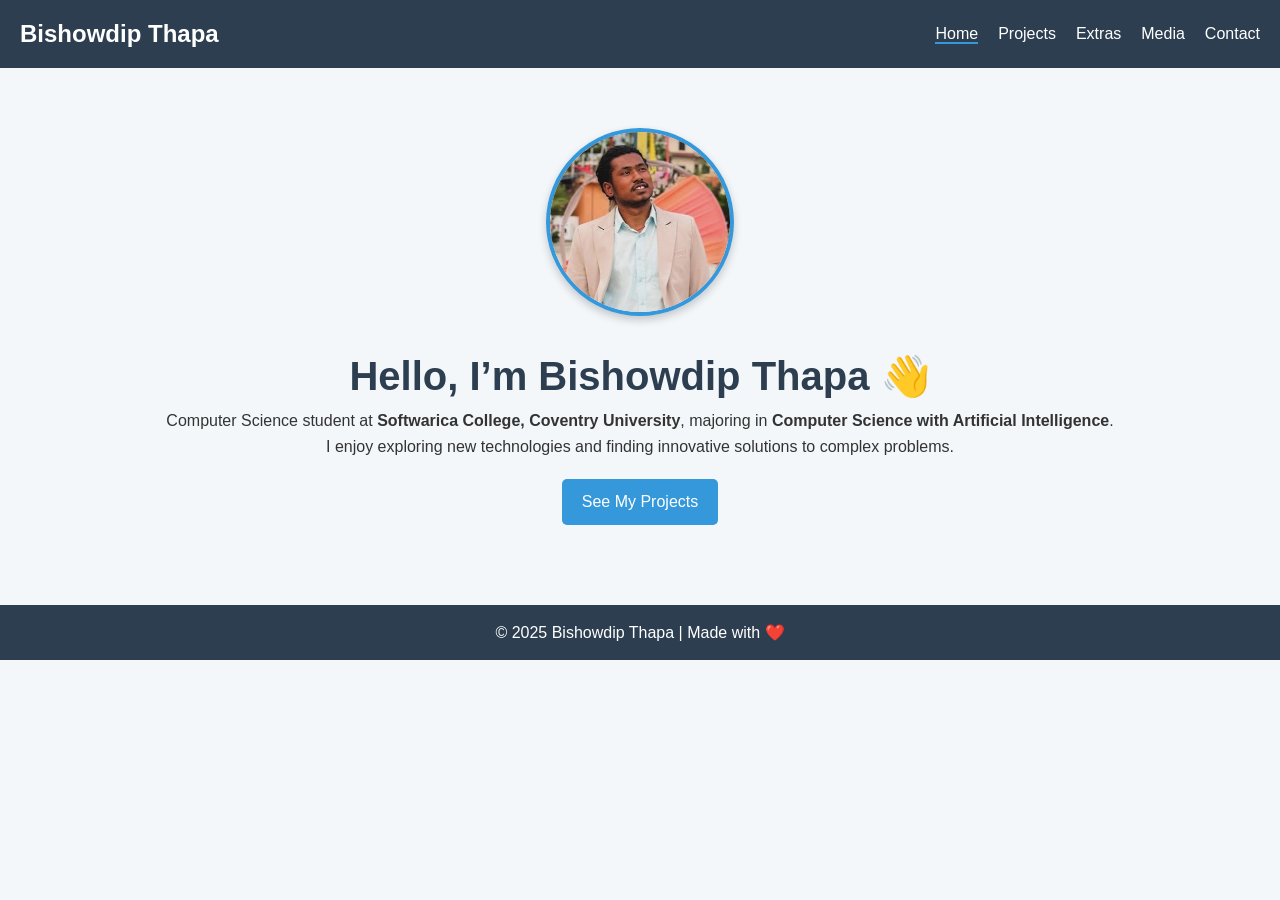
==== index.html @ a0b277ad "first commit" ====
<!DOCTYPE html>
<html lang="en">
<head>
  <meta charset="UTF-8">
  <title>Bishowdip Thapa</title>
  <link rel="stylesheet" href="style.css">
</head>
<body>
  <header>
    <nav>
      <h2 class="logo">Bishowdip Thapa</h2>
      <ul>
        <li><a href="index.html" class="active">Home</a></li>
        <li><a href="projects.html">Projects</a></li>
        <li><a href="extras.html">Extras</a></li>
        <li><a href="media.html">Media</a></li>
        <li><a href="contact.html">Contact</a></li>
      </ul>
    </nav>
  </header>

  <section class="hero">
    <img src="bishowdip.jpg" alt="Bishowdip Thapa" class="profile-pic">
    <h1>Hello, I’m Bishowdip Thapa 👋</h1>
    <p>
      Computer Science student at <b>Softwarica College, Coventry University</b>, 
      majoring in <b>Computer Science with Artificial Intelligence</b>.
    </p>
    <p>
      I enjoy exploring new technologies and finding innovative solutions to complex problems.
    </p>
    <a href="projects.html" class="btn">See My Projects</a>
  </section>

  <footer>
    <p>© 2025 Bishowdip Thapa | Made with ❤️</p>
  </footer>
</body>
</html>
---- style.css ----
/* Reset */
body, h1, h2, p, ul {
  margin: 0;
  padding: 0;
}

/* General */
body {
  font-family: 'Segoe UI', Tahoma, Geneva, Verdana, sans-serif;
  background: #f4f7fa;
  color: #333;
  line-height: 1.6;
}

header {
  background: #2c3e50;
  color: #fff;
  padding: 15px 20px;
}

nav {
  display: flex;
  justify-content: space-between;
  align-items: center;
}

nav ul {
  list-style: none;
  display: flex;
  gap: 20px;
}

nav a {
  color: white;
  text-decoration: none;
  font-weight: 500;
}

nav a:hover, .active {
  border-bottom: 2px solid #3498db;
}

.hero {
  text-align: center;
  padding: 60px 20px;
}

.hero h1 {
  font-size: 2.5rem;
  color: #2c3e50;
}

.profile-pic {
  width: 180px;
  height: 180px;
  border-radius: 50%;
  border: 4px solid #3498db;
  margin-bottom: 20px;
  object-fit: cover;
  box-shadow: 0px 4px 8px rgba(0,0,0,0.2);
}

.btn {
  display: inline-block;
  margin-top: 20px;
  padding: 10px 20px;
  background: #3498db;
  color: white;
  border-radius: 5px;
  text-decoration: none;
  transition: background 0.3s ease;
}

.btn:hover {
  background: #2980b9;
}

.content {
  padding: 40px;
  max-width: 800px;
  margin: auto;
}

.card {
  background: white;
  padding: 20px;
  margin: 20px 0;
  border-radius: 8px;
  box-shadow: 0px 2px 6px rgba(0,0,0,0.1);
}

footer {
  text-align: center;
  background: #2c3e50;
  color: white;
  padding: 15px 0;
  margin-top: 20px;
}
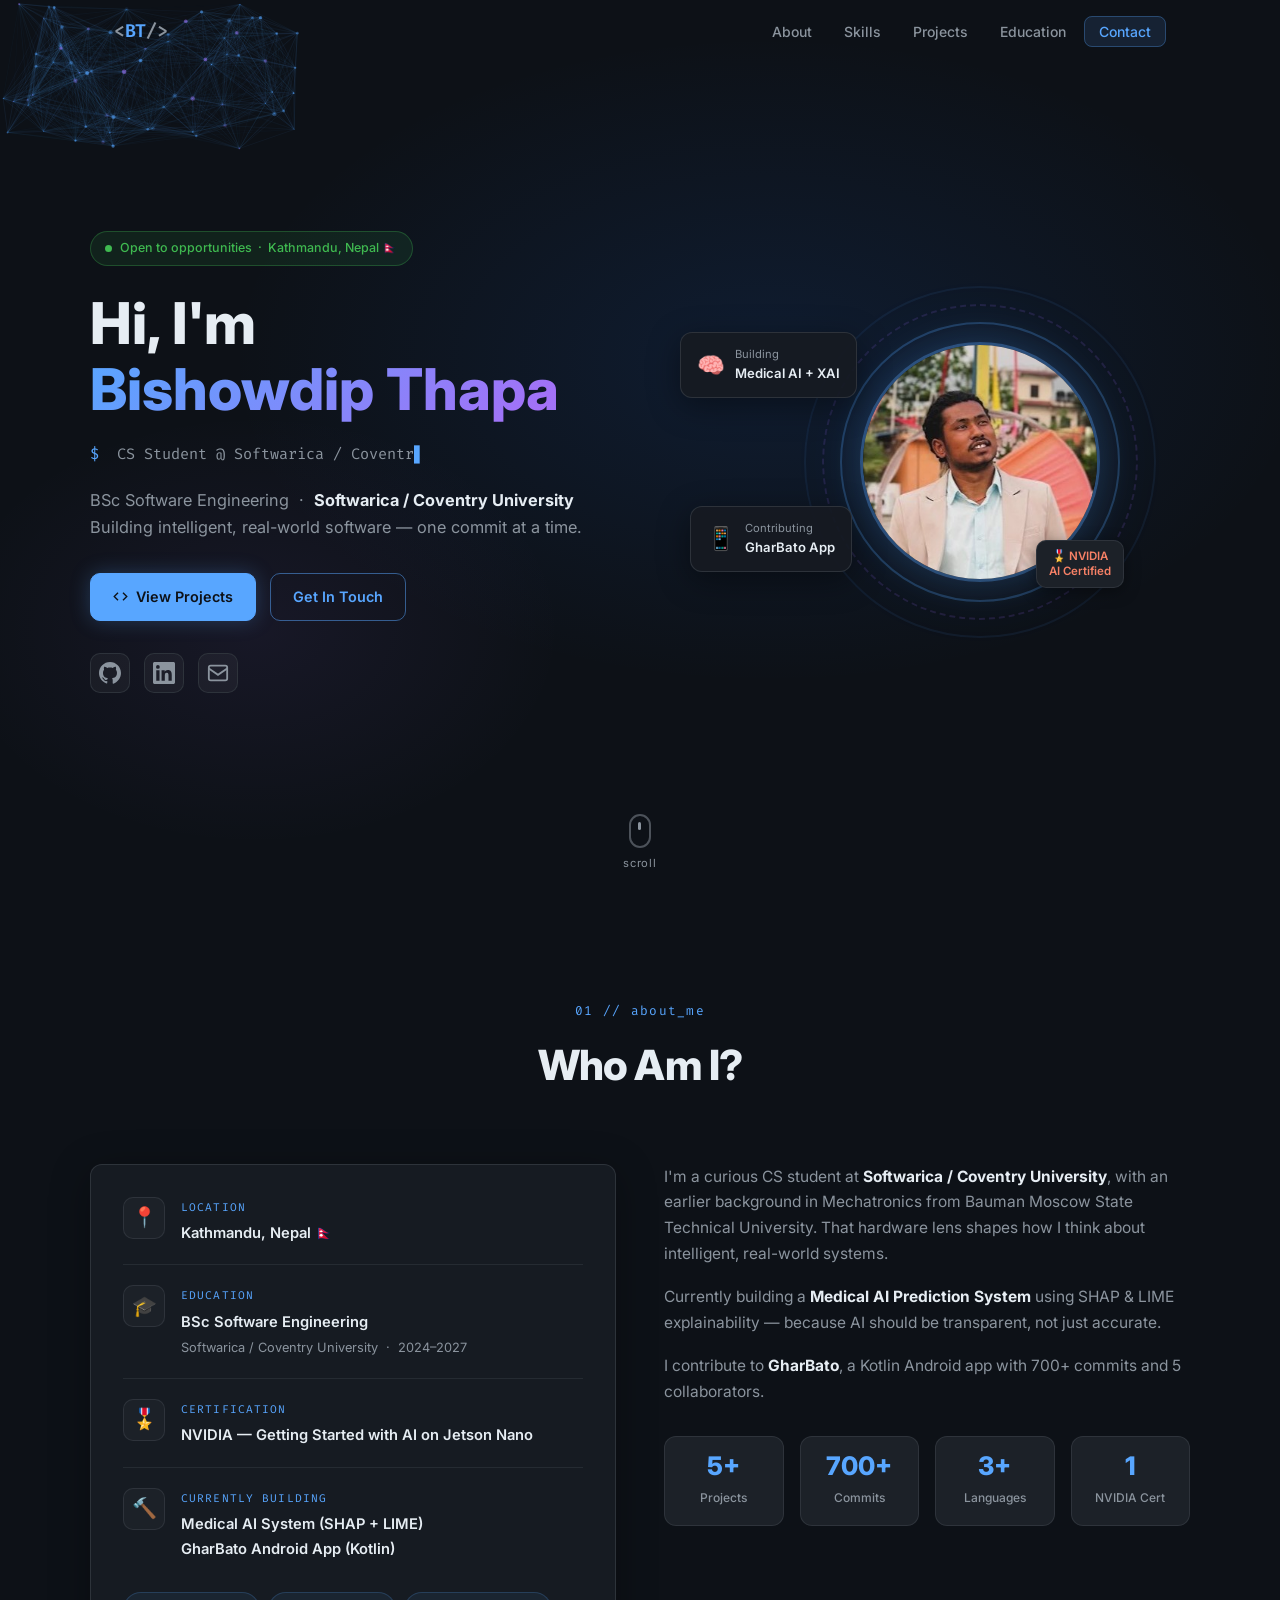
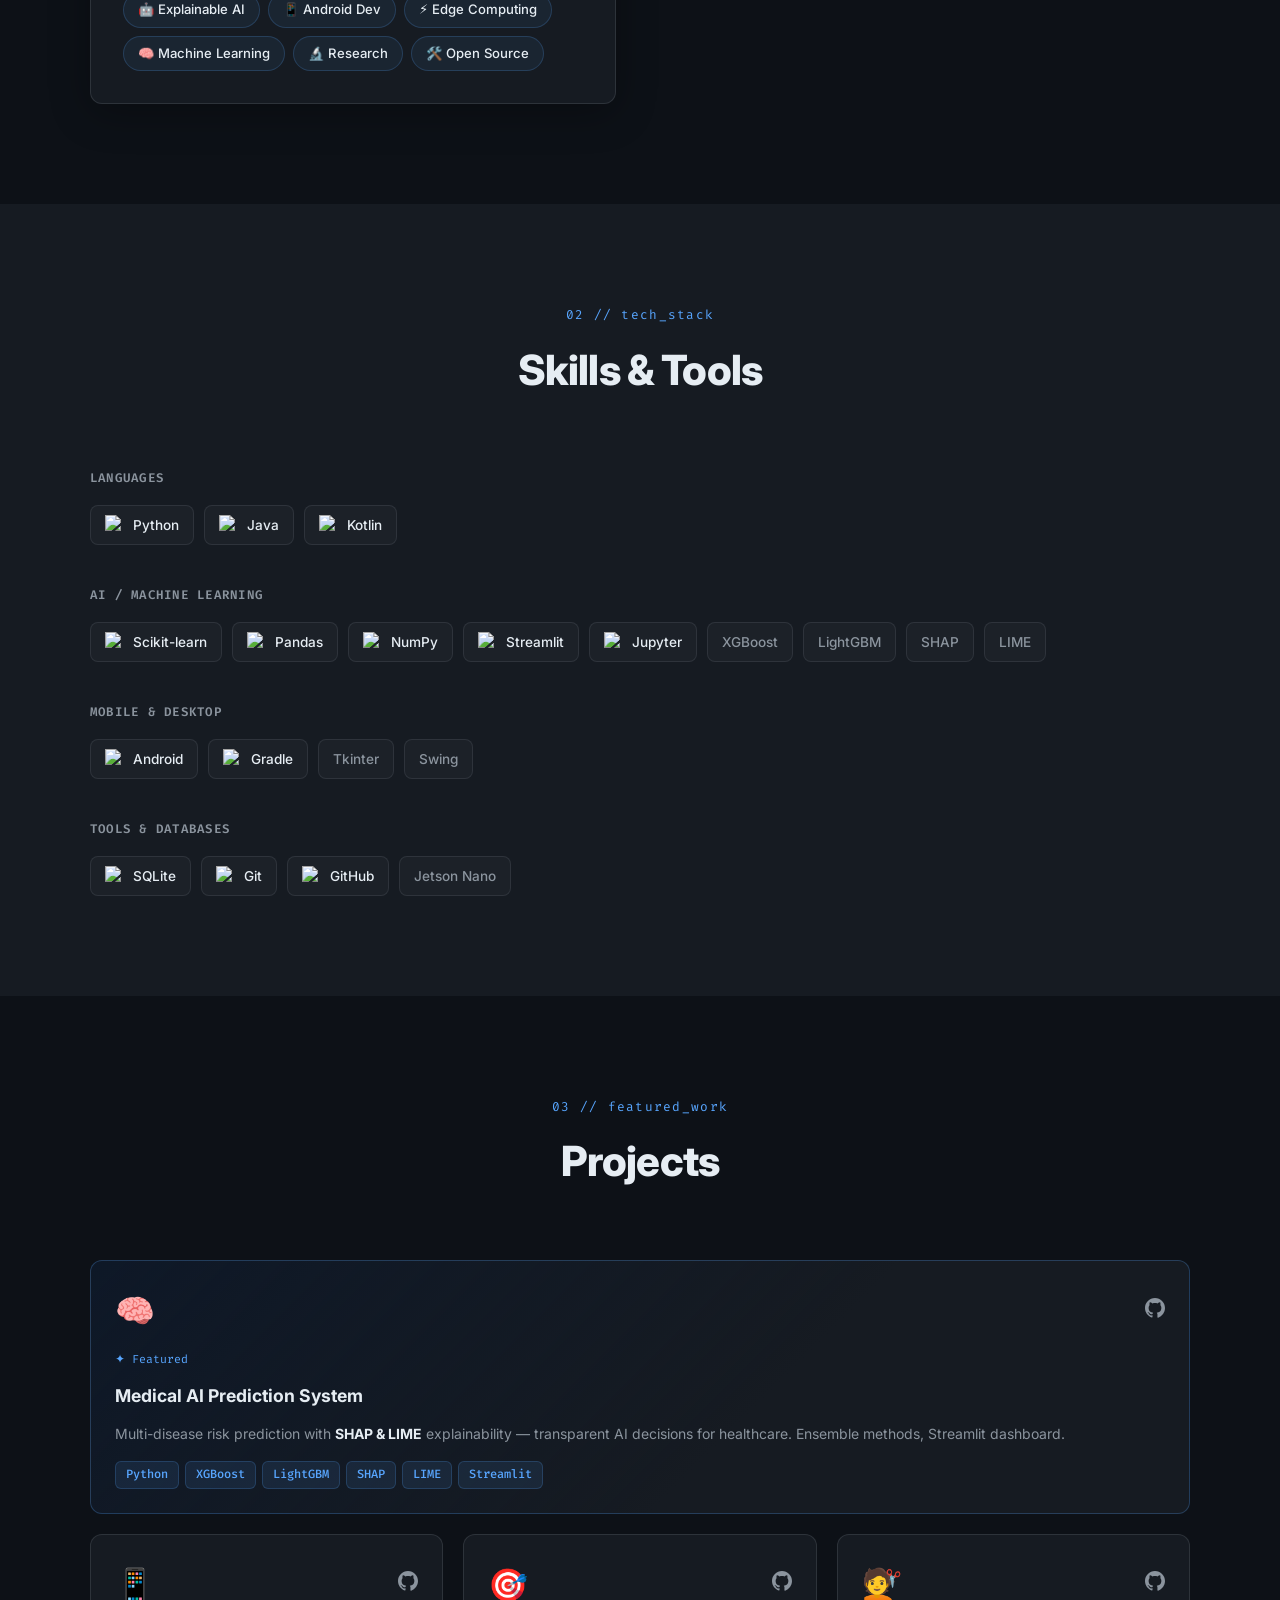
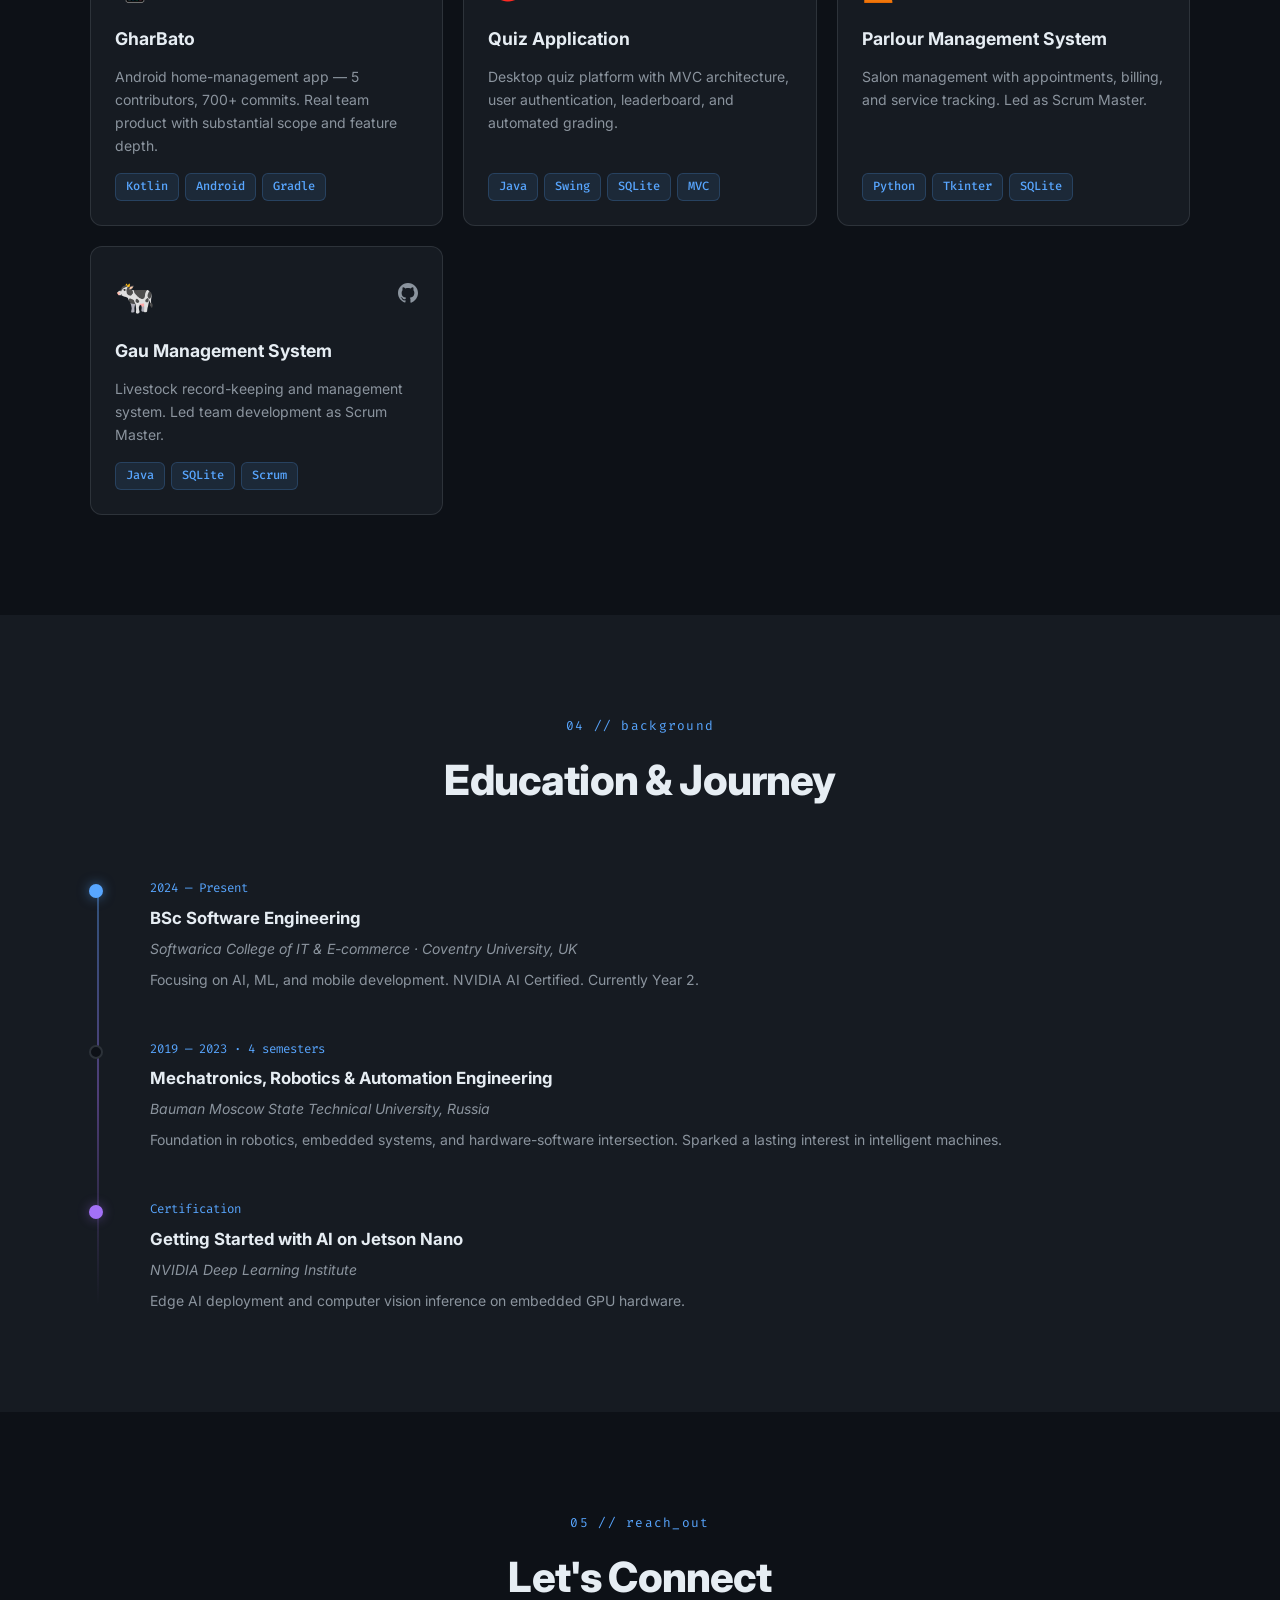
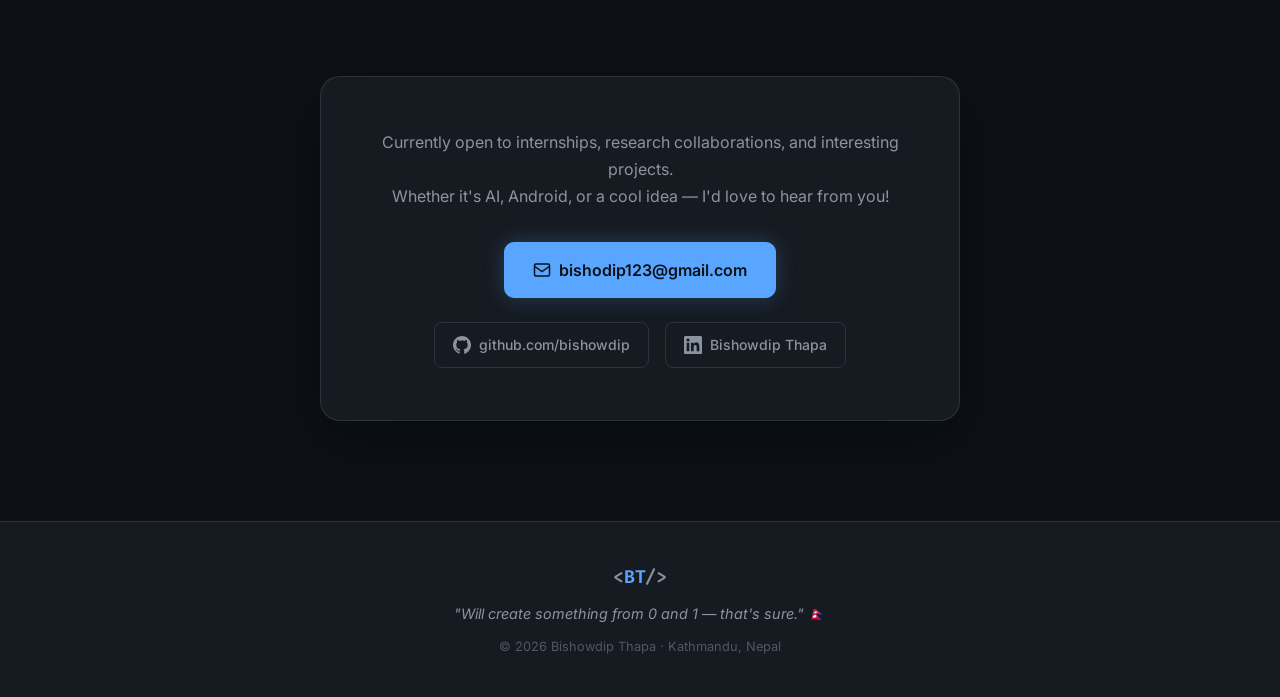
==== commit 26339b0b: "updated profile" ====
--- a/index.html
+++ b/index.html
@@ -1,39 +1,472 @@
 <!DOCTYPE html>
 <html lang="en">
 <head>
-  <meta charset="UTF-8">
+  <meta charset="UTF-8" />
+  <meta name="viewport" content="width=device-width, initial-scale=1.0" />
+  <meta name="description" content="Bishowdip Thapa — CS Student at Softwarica / Coventry University. AI/ML Enthusiast, Android Developer, Edge AI Explorer." />
   <title>Bishowdip Thapa</title>
-  <link rel="stylesheet" href="style.css">
+  <link rel="preconnect" href="https://fonts.googleapis.com" />
+  <link rel="preconnect" href="https://fonts.gstatic.com" crossorigin />
+  <link href="https://fonts.googleapis.com/css2?family=Fira+Code:wght@300;400;500;600&family=Inter:wght@300;400;500;600;700;800&display=swap" rel="stylesheet" />
+  <link rel="stylesheet" href="style.css" />
 </head>
 <body>
-  <header>
-    <nav>
-      <h2 class="logo">Bishowdip Thapa</h2>
-      <ul>
-        <li><a href="index.html" class="active">Home</a></li>
-        <li><a href="projects.html">Projects</a></li>
-        <li><a href="extras.html">Extras</a></li>
-        <li><a href="media.html">Media</a></li>
-        <li><a href="contact.html">Contact</a></li>
+
+  <!-- Scroll Progress -->
+  <div id="scrollBar"></div>
+
+  <!-- ── Navbar ── -->
+  <nav id="nav">
+    <div class="nav-inner">
+      <a href="#hero" class="logo" aria-label="Home"><span class="dim">&lt;</span>BT<span class="dim">/&gt;</span></a>
+      <ul class="nav-ul" id="navUl">
+        <li><a href="#about" class="nl">About</a></li>
+        <li><a href="#skills" class="nl">Skills</a></li>
+        <li><a href="#projects" class="nl">Projects</a></li>
+        <li><a href="#education" class="nl">Education</a></li>
+        <li><a href="#contact" class="nl nav-cta">Contact</a></li>
       </ul>
-    </nav>
-  </header>
-
-  <section class="hero">
-    <img src="bishowdip.jpg" alt="Bishowdip Thapa" class="profile-pic">
-    <h1>Hello, I’m Bishowdip Thapa 👋</h1>
-    <p>
-      Computer Science student at <b>Softwarica College, Coventry University</b>, 
-      majoring in <b>Computer Science with Artificial Intelligence</b>.
-    </p>
-    <p>
-      I enjoy exploring new technologies and finding innovative solutions to complex problems.
-    </p>
-    <a href="projects.html" class="btn">See My Projects</a>
-  </section>
-
+      <button id="burger" aria-label="Toggle menu" aria-expanded="false">
+        <span></span><span></span><span></span>
+      </button>
+    </div>
+  </nav>
+
+  <!-- ══════════════════ HERO ══════════════════ -->
+  <section id="hero">
+    <canvas id="canvas"></canvas>
+    <div class="hero-inner">
+
+      <!-- Left: Text -->
+      <div class="hero-left">
+        <div class="avail-badge">
+          <span class="pulse-dot"></span>
+          Open to opportunities &nbsp;·&nbsp; Kathmandu, Nepal&nbsp;🇳🇵
+        </div>
+
+        <h1>
+          Hi, I'm<br>
+          <span class="name-grad">Bishowdip Thapa</span>
+        </h1>
+
+        <p class="role-line">
+          <span class="role-pre">$&nbsp;&nbsp;</span><span id="typeEl"></span><span class="caret">▋</span>
+        </p>
+
+        <p class="bio">
+          BSc Software Engineering &nbsp;·&nbsp; <strong>Softwarica / Coventry University</strong><br>
+          Building intelligent, real-world software — one commit at a time.
+        </p>
+
+        <div class="cta-row">
+          <a href="#projects" class="btn solid">
+            <svg width="15" height="15" viewBox="0 0 24 24" fill="none" stroke="currentColor" stroke-width="2.2"><polyline points="16 18 22 12 16 6"/><polyline points="8 6 2 12 8 18"/></svg>
+            View Projects
+          </a>
+          <a href="mailto:bishodip123@gmail.com" class="btn outline">Get In Touch</a>
+        </div>
+
+        <div class="socials">
+          <a href="https://github.com/bishowdip" target="_blank" rel="noopener" aria-label="GitHub" class="soc">
+            <svg viewBox="0 0 24 24" fill="currentColor" width="22" height="22"><path d="M12 0C5.37 0 0 5.37 0 12c0 5.3 3.438 9.8 8.205 11.385.6.113.82-.258.82-.577 0-.285-.01-1.04-.015-2.04-3.338.724-4.042-1.61-4.042-1.61C4.422 18.07 3.633 17.7 3.633 17.7c-1.087-.744.084-.729.084-.729 1.205.084 1.838 1.236 1.838 1.236 1.07 1.835 2.809 1.305 3.495.998.108-.776.417-1.305.76-1.605-2.665-.3-5.466-1.332-5.466-5.93 0-1.31.465-2.38 1.235-3.22-.135-.303-.54-1.523.105-3.176 0 0 1.005-.322 3.3 1.23.96-.267 1.98-.399 3-.405 1.02.006 2.04.138 3 .405 2.28-1.552 3.285-1.23 3.285-1.23.645 1.653.24 2.873.12 3.176.765.84 1.23 1.91 1.23 3.22 0 4.61-2.805 5.625-5.475 5.92.42.36.81 1.096.81 2.22 0 1.606-.015 2.896-.015 3.286 0 .315.21.69.825.57C20.565 21.795 24 17.295 24 12c0-6.63-5.37-12-12-12"/></svg>
+          </a>
+          <a href="https://www.linkedin.com/in/bishowdip-thapa-50392833a/" target="_blank" rel="noopener" aria-label="LinkedIn" class="soc">
+            <svg viewBox="0 0 24 24" fill="currentColor" width="22" height="22"><path d="M20.447 20.452h-3.554v-5.569c0-1.328-.027-3.037-1.852-3.037-1.853 0-2.136 1.445-2.136 2.939v5.667H9.351V9h3.414v1.561h.046c.477-.9 1.637-1.85 3.37-1.85 3.601 0 4.267 2.37 4.267 5.455v6.286zM5.337 7.433a2.062 2.062 0 01-2.063-2.065 2.064 2.064 0 112.063 2.065zm1.782 13.019H3.555V9h3.564v11.452zM22.225 0H1.771C.792 0 0 .774 0 1.729v20.542C0 23.227.792 24 1.771 24h20.451C23.2 24 24 23.227 24 22.271V1.729C24 .774 23.2 0 22.222 0h.003z"/></svg>
+          </a>
+          <a href="mailto:bishodip123@gmail.com" aria-label="Email" class="soc">
+            <svg viewBox="0 0 24 24" fill="none" stroke="currentColor" stroke-width="2" width="22" height="22"><rect x="2" y="4" width="20" height="16" rx="2"/><path d="m22 7-10 7L2 7"/></svg>
+          </a>
+        </div>
+      </div>
+
+      <!-- Right: Visual -->
+      <div class="hero-right">
+        <div class="pic-wrap">
+          <div class="ring r1"></div>
+          <div class="ring r2"></div>
+          <div class="ring r3"></div>
+          <img src="bishowdip.jpg" alt="Bishowdip Thapa" class="pic" />
+          <div class="pic-badge">🎖️ NVIDIA<br>AI Certified</div>
+        </div>
+        <div class="float-card fc1">
+          <span class="fce">🧠</span>
+          <div>
+            <div class="fcl">Building</div>
+            <div class="fcv">Medical AI + XAI</div>
+          </div>
+        </div>
+        <div class="float-card fc2">
+          <span class="fce">📱</span>
+          <div>
+            <div class="fcl">Contributing</div>
+            <div class="fcv">GharBato App</div>
+          </div>
+        </div>
+      </div>
+    </div>
+
+    <div class="scroll-hint">
+      <div class="mouse"><div class="wheel"></div></div>
+      <span>scroll</span>
+    </div>
+  </section>
+
+  <!-- ══════════════════ ABOUT ══════════════════ -->
+  <section id="about" class="sec">
+    <div class="inner">
+      <div class="sec-head reveal">
+        <span class="sec-tag">01 // about_me</span>
+        <h2>Who Am I?</h2>
+      </div>
+      <div class="about-grid">
+
+        <div class="about-card reveal">
+          <div class="aib">
+
+            <div class="aib-item">
+              <div class="aib-icon">📍</div>
+              <div class="aib-body">
+                <span class="aib-label">Location</span>
+                <span class="aib-val">Kathmandu, Nepal 🇳🇵</span>
+              </div>
+            </div>
+
+            <div class="aib-item">
+              <div class="aib-icon">🎓</div>
+              <div class="aib-body">
+                <span class="aib-label">Education</span>
+                <span class="aib-val">BSc Software Engineering</span>
+                <span class="aib-sub">Softwarica / Coventry University &nbsp;·&nbsp; 2024–2027</span>
+              </div>
+            </div>
+
+            <div class="aib-item">
+              <div class="aib-icon">🎖️</div>
+              <div class="aib-body">
+                <span class="aib-label">Certification</span>
+                <span class="aib-val">NVIDIA — Getting Started with AI on Jetson Nano</span>
+              </div>
+            </div>
+
+            <div class="aib-item">
+              <div class="aib-icon">🔨</div>
+              <div class="aib-body">
+                <span class="aib-label">Currently Building</span>
+                <span class="aib-val">Medical AI System (SHAP + LIME)</span>
+                <span class="aib-val">GharBato Android App (Kotlin)</span>
+              </div>
+            </div>
+
+          </div>
+
+          <div class="interest-tags">
+            <span>🤖 Explainable AI</span>
+            <span>📱 Android Dev</span>
+            <span>⚡ Edge Computing</span>
+            <span>🧠 Machine Learning</span>
+            <span>🔬 Research</span>
+            <span>🛠️ Open Source</span>
+          </div>
+        </div>
+
+        <div class="about-text reveal-r">
+          <p>
+            I'm a curious CS student at <strong>Softwarica / Coventry University</strong>,
+            with an earlier background in Mechatronics from Bauman Moscow State Technical University.
+            That hardware lens shapes how I think about intelligent, real-world systems.
+          </p>
+          <p>
+            Currently building a <strong>Medical AI Prediction System</strong> using SHAP &amp; LIME
+            explainability — because AI should be transparent, not just accurate.
+          </p>
+          <p>
+            I contribute to <strong>GharBato</strong>, a Kotlin Android app with
+            700+ commits and 5 collaborators.
+          </p>
+
+          <div class="stats-row">
+            <div class="stat">
+              <span class="sn">5+</span>
+              <span class="sl">Projects</span>
+            </div>
+            <div class="stat">
+              <span class="sn">700+</span>
+              <span class="sl">Commits</span>
+            </div>
+            <div class="stat">
+              <span class="sn">3+</span>
+              <span class="sl">Languages</span>
+            </div>
+            <div class="stat">
+              <span class="sn">1</span>
+              <span class="sl">NVIDIA Cert</span>
+            </div>
+          </div>
+        </div>
+      </div>
+    </div>
+  </section>
+
+  <!-- ══════════════════ SKILLS ══════════════════ -->
+  <section id="skills" class="sec alt">
+    <div class="inner">
+      <div class="sec-head reveal">
+        <span class="sec-tag">02 // tech_stack</span>
+        <h2>Skills &amp; Tools</h2>
+      </div>
+
+      <div class="skill-groups">
+
+        <div class="sg reveal">
+          <h3 class="sg-h">Languages</h3>
+          <div class="chips">
+            <div class="chip">
+              <img src="https://raw.githubusercontent.com/devicons/devicon/master/icons/python/python-original.svg" alt="Python" loading="lazy">
+              <span>Python</span>
+            </div>
+            <div class="chip">
+              <img src="https://raw.githubusercontent.com/devicons/devicon/master/icons/java/java-original.svg" alt="Java" loading="lazy">
+              <span>Java</span>
+            </div>
+            <div class="chip">
+              <img src="https://raw.githubusercontent.com/devicons/devicon/master/icons/kotlin/kotlin-original.svg" alt="Kotlin" loading="lazy">
+              <span>Kotlin</span>
+            </div>
+          </div>
+        </div>
+
+        <div class="sg reveal" style="--d:0.1s">
+          <h3 class="sg-h">AI / Machine Learning</h3>
+          <div class="chips">
+            <div class="chip">
+              <img src="https://upload.wikimedia.org/wikipedia/commons/0/05/Scikit_learn_logo_small.svg" alt="Scikit-learn" loading="lazy">
+              <span>Scikit-learn</span>
+            </div>
+            <div class="chip">
+              <img src="https://raw.githubusercontent.com/devicons/devicon/2ae2a900d2f041da66e950e4d48052658d850630/icons/pandas/pandas-original.svg" alt="Pandas" loading="lazy">
+              <span>Pandas</span>
+            </div>
+            <div class="chip">
+              <img src="https://raw.githubusercontent.com/devicons/devicon/master/icons/numpy/numpy-original.svg" alt="NumPy" loading="lazy">
+              <span>NumPy</span>
+            </div>
+            <div class="chip">
+              <img src="https://raw.githubusercontent.com/devicons/devicon/master/icons/streamlit/streamlit-original.svg" alt="Streamlit" loading="lazy">
+              <span>Streamlit</span>
+            </div>
+            <div class="chip">
+              <img src="https://raw.githubusercontent.com/devicons/devicon/master/icons/jupyter/jupyter-original.svg" alt="Jupyter" loading="lazy">
+              <span>Jupyter</span>
+            </div>
+            <div class="chip tc"><span>XGBoost</span></div>
+            <div class="chip tc"><span>LightGBM</span></div>
+            <div class="chip tc"><span>SHAP</span></div>
+            <div class="chip tc"><span>LIME</span></div>
+          </div>
+        </div>
+
+        <div class="sg reveal" style="--d:0.2s">
+          <h3 class="sg-h">Mobile &amp; Desktop</h3>
+          <div class="chips">
+            <div class="chip">
+              <img src="https://raw.githubusercontent.com/devicons/devicon/master/icons/android/android-original.svg" alt="Android" loading="lazy">
+              <span>Android</span>
+            </div>
+            <div class="chip">
+              <img src="https://raw.githubusercontent.com/devicons/devicon/master/icons/gradle/gradle-original.svg" alt="Gradle" loading="lazy">
+              <span>Gradle</span>
+            </div>
+            <div class="chip tc"><span>Tkinter</span></div>
+            <div class="chip tc"><span>Swing</span></div>
+          </div>
+        </div>
+
+        <div class="sg reveal" style="--d:0.3s">
+          <h3 class="sg-h">Tools &amp; Databases</h3>
+          <div class="chips">
+            <div class="chip">
+              <img src="https://raw.githubusercontent.com/devicons/devicon/master/icons/sqlite/sqlite-original.svg" alt="SQLite" loading="lazy">
+              <span>SQLite</span>
+            </div>
+            <div class="chip">
+              <img src="https://raw.githubusercontent.com/devicons/devicon/master/icons/git/git-original.svg" alt="Git" loading="lazy">
+              <span>Git</span>
+            </div>
+            <div class="chip">
+              <img src="https://raw.githubusercontent.com/devicons/devicon/master/icons/github/github-original.svg" alt="GitHub" loading="lazy">
+              <span>GitHub</span>
+            </div>
+            <div class="chip tc"><span>Jetson Nano</span></div>
+          </div>
+        </div>
+
+      </div>
+    </div>
+  </section>
+
+  <!-- ══════════════════ PROJECTS ══════════════════ -->
+  <section id="projects" class="sec">
+    <div class="inner">
+      <div class="sec-head reveal">
+        <span class="sec-tag">03 // featured_work</span>
+        <h2>Projects</h2>
+      </div>
+
+      <div class="proj-grid">
+
+        <div class="proj-card featured reveal">
+          <div class="proj-top">
+            <span class="proj-ico">🧠</span>
+            <a href="https://github.com/bishowdip/medical-ai-prediction-system" target="_blank" rel="noopener" class="gh-link" aria-label="GitHub">
+              <svg viewBox="0 0 24 24" fill="currentColor" width="20" height="20"><path d="M12 0C5.37 0 0 5.37 0 12c0 5.3 3.438 9.8 8.205 11.385.6.113.82-.258.82-.577 0-.285-.01-1.04-.015-2.04-3.338.724-4.042-1.61-4.042-1.61C4.422 18.07 3.633 17.7 3.633 17.7c-1.087-.744.084-.729.084-.729 1.205.084 1.838 1.236 1.838 1.236 1.07 1.835 2.809 1.305 3.495.998.108-.776.417-1.305.76-1.605-2.665-.3-5.466-1.332-5.466-5.93 0-1.31.465-2.38 1.235-3.22-.135-.303-.54-1.523.105-3.176 0 0 1.005-.322 3.3 1.23.96-.267 1.98-.399 3-.405 1.02.006 2.04.138 3 .405 2.28-1.552 3.285-1.23 3.285-1.23.645 1.653.24 2.873.12 3.176.765.84 1.23 1.91 1.23 3.22 0 4.61-2.805 5.625-5.475 5.92.42.36.81 1.096.81 2.22 0 1.606-.015 2.896-.015 3.286 0 .315.21.69.825.57C20.565 21.795 24 17.295 24 12c0-6.63-5.37-12-12-12"/></svg>
+            </a>
+          </div>
+          <span class="featured-label">✦ Featured</span>
+          <h3><a href="https://github.com/bishowdip/medical-ai-prediction-system" target="_blank" rel="noopener" class="proj-title-link">Medical AI Prediction System</a></h3>
+          <p>Multi-disease risk prediction with <strong>SHAP &amp; LIME</strong> explainability — transparent AI decisions for healthcare. Ensemble methods, Streamlit dashboard.</p>
+          <div class="tags">
+            <span>Python</span><span>XGBoost</span><span>LightGBM</span><span>SHAP</span><span>LIME</span><span>Streamlit</span>
+          </div>
+        </div>
+
+        <div class="proj-card reveal" style="--d:0.1s">
+          <div class="proj-top">
+            <span class="proj-ico">📱</span>
+            <a href="https://github.com/ManjilDadaa/GharBato" target="_blank" rel="noopener" class="gh-link" aria-label="GitHub">
+              <svg viewBox="0 0 24 24" fill="currentColor" width="20" height="20"><path d="M12 0C5.37 0 0 5.37 0 12c0 5.3 3.438 9.8 8.205 11.385.6.113.82-.258.82-.577 0-.285-.01-1.04-.015-2.04-3.338.724-4.042-1.61-4.042-1.61C4.422 18.07 3.633 17.7 3.633 17.7c-1.087-.744.084-.729.084-.729 1.205.084 1.838 1.236 1.838 1.236 1.07 1.835 2.809 1.305 3.495.998.108-.776.417-1.305.76-1.605-2.665-.3-5.466-1.332-5.466-5.93 0-1.31.465-2.38 1.235-3.22-.135-.303-.54-1.523.105-3.176 0 0 1.005-.322 3.3 1.23.96-.267 1.98-.399 3-.405 1.02.006 2.04.138 3 .405 2.28-1.552 3.285-1.23 3.285-1.23.645 1.653.24 2.873.12 3.176.765.84 1.23 1.91 1.23 3.22 0 4.61-2.805 5.625-5.475 5.92.42.36.81 1.096.81 2.22 0 1.606-.015 2.896-.015 3.286 0 .315.21.69.825.57C20.565 21.795 24 17.295 24 12c0-6.63-5.37-12-12-12"/></svg>
+            </a>
+          </div>
+          <h3><a href="https://github.com/ManjilDadaa/GharBato" target="_blank" rel="noopener" class="proj-title-link">GharBato</a></h3>
+          <p>Android home-management app — 5 contributors, 700+ commits. Real team product with substantial scope and feature depth.</p>
+          <div class="tags"><span>Kotlin</span><span>Android</span><span>Gradle</span></div>
+        </div>
+
+        <div class="proj-card reveal" style="--d:0.2s">
+          <div class="proj-top">
+            <span class="proj-ico">🎯</span>
+            <a href="https://github.com/bishowdip/QuizApplication" target="_blank" rel="noopener" class="gh-link" aria-label="GitHub">
+              <svg viewBox="0 0 24 24" fill="currentColor" width="20" height="20"><path d="M12 0C5.37 0 0 5.37 0 12c0 5.3 3.438 9.8 8.205 11.385.6.113.82-.258.82-.577 0-.285-.01-1.04-.015-2.04-3.338.724-4.042-1.61-4.042-1.61C4.422 18.07 3.633 17.7 3.633 17.7c-1.087-.744.084-.729.084-.729 1.205.084 1.838 1.236 1.838 1.236 1.07 1.835 2.809 1.305 3.495.998.108-.776.417-1.305.76-1.605-2.665-.3-5.466-1.332-5.466-5.93 0-1.31.465-2.38 1.235-3.22-.135-.303-.54-1.523.105-3.176 0 0 1.005-.322 3.3 1.23.96-.267 1.98-.399 3-.405 1.02.006 2.04.138 3 .405 2.28-1.552 3.285-1.23 3.285-1.23.645 1.653.24 2.873.12 3.176.765.84 1.23 1.91 1.23 3.22 0 4.61-2.805 5.625-5.475 5.92.42.36.81 1.096.81 2.22 0 1.606-.015 2.896-.015 3.286 0 .315.21.69.825.57C20.565 21.795 24 17.295 24 12c0-6.63-5.37-12-12-12"/></svg>
+            </a>
+          </div>
+          <h3><a href="https://github.com/bishowdip/QuizApplication" target="_blank" rel="noopener" class="proj-title-link">Quiz Application</a></h3>
+          <p>Desktop quiz platform with MVC architecture, user authentication, leaderboard, and automated grading.</p>
+          <div class="tags"><span>Java</span><span>Swing</span><span>SQLite</span><span>MVC</span></div>
+        </div>
+
+        <div class="proj-card reveal" style="--d:0.3s">
+          <div class="proj-top">
+            <span class="proj-ico">💇</span>
+            <a href="https://github.com/bishowdip/Parlour_Management_System" target="_blank" rel="noopener" class="gh-link" aria-label="GitHub">
+              <svg viewBox="0 0 24 24" fill="currentColor" width="20" height="20"><path d="M12 0C5.37 0 0 5.37 0 12c0 5.3 3.438 9.8 8.205 11.385.6.113.82-.258.82-.577 0-.285-.01-1.04-.015-2.04-3.338.724-4.042-1.61-4.042-1.61C4.422 18.07 3.633 17.7 3.633 17.7c-1.087-.744.084-.729.084-.729 1.205.084 1.838 1.236 1.838 1.236 1.07 1.835 2.809 1.305 3.495.998.108-.776.417-1.305.76-1.605-2.665-.3-5.466-1.332-5.466-5.93 0-1.31.465-2.38 1.235-3.22-.135-.303-.54-1.523.105-3.176 0 0 1.005-.322 3.3 1.23.96-.267 1.98-.399 3-.405 1.02.006 2.04.138 3 .405 2.28-1.552 3.285-1.23 3.285-1.23.645 1.653.24 2.873.12 3.176.765.84 1.23 1.91 1.23 3.22 0 4.61-2.805 5.625-5.475 5.92.42.36.81 1.096.81 2.22 0 1.606-.015 2.896-.015 3.286 0 .315.21.69.825.57C20.565 21.795 24 17.295 24 12c0-6.63-5.37-12-12-12"/></svg>
+            </a>
+          </div>
+          <h3><a href="https://github.com/bishowdip/Parlour_Management_System" target="_blank" rel="noopener" class="proj-title-link">Parlour Management System</a></h3>
+          <p>Salon management with appointments, billing, and service tracking. Led as Scrum Master.</p>
+          <div class="tags"><span>Python</span><span>Tkinter</span><span>SQLite</span></div>
+        </div>
+
+        <div class="proj-card reveal" style="--d:0.4s">
+          <div class="proj-top">
+            <span class="proj-ico">🐄</span>
+            <a href="https://github.com/bishowdip/GauManagementSystem" target="_blank" rel="noopener" class="gh-link" aria-label="GitHub">
+              <svg viewBox="0 0 24 24" fill="currentColor" width="20" height="20"><path d="M12 0C5.37 0 0 5.37 0 12c0 5.3 3.438 9.8 8.205 11.385.6.113.82-.258.82-.577 0-.285-.01-1.04-.015-2.04-3.338.724-4.042-1.61-4.042-1.61C4.422 18.07 3.633 17.7 3.633 17.7c-1.087-.744.084-.729.084-.729 1.205.084 1.838 1.236 1.838 1.236 1.07 1.835 2.809 1.305 3.495.998.108-.776.417-1.305.76-1.605-2.665-.3-5.466-1.332-5.466-5.93 0-1.31.465-2.38 1.235-3.22-.135-.303-.54-1.523.105-3.176 0 0 1.005-.322 3.3 1.23.96-.267 1.98-.399 3-.405 1.02.006 2.04.138 3 .405 2.28-1.552 3.285-1.23 3.285-1.23.645 1.653.24 2.873.12 3.176.765.84 1.23 1.91 1.23 3.22 0 4.61-2.805 5.625-5.475 5.92.42.36.81 1.096.81 2.22 0 1.606-.015 2.896-.015 3.286 0 .315.21.69.825.57C20.565 21.795 24 17.295 24 12c0-6.63-5.37-12-12-12"/></svg>
+            </a>
+          </div>
+          <h3><a href="https://github.com/bishowdip/GauManagementSystem" target="_blank" rel="noopener" class="proj-title-link">Gau Management System</a></h3>
+          <p>Livestock record-keeping and management system. Led team development as Scrum Master.</p>
+          <div class="tags"><span>Java</span><span>SQLite</span><span>Scrum</span></div>
+        </div>
+
+      </div>
+    </div>
+  </section>
+
+  <!-- ══════════════════ EDUCATION ══════════════════ -->
+  <section id="education" class="sec alt">
+    <div class="inner">
+      <div class="sec-head reveal">
+        <span class="sec-tag">04 // background</span>
+        <h2>Education &amp; Journey</h2>
+      </div>
+
+      <div class="timeline">
+
+        <div class="tl-item reveal">
+          <div class="tl-dot active"></div>
+          <div class="tl-body">
+            <span class="tl-date">2024 — Present</span>
+            <h3>BSc Software Engineering</h3>
+            <p class="tl-org">Softwarica College of IT &amp; E-commerce · Coventry University, UK</p>
+            <p>Focusing on AI, ML, and mobile development. NVIDIA AI Certified. Currently Year 2.</p>
+          </div>
+        </div>
+
+        <div class="tl-item reveal" style="--d:0.15s">
+          <div class="tl-dot"></div>
+          <div class="tl-body">
+            <span class="tl-date">2019 — 2023 · 4 semesters</span>
+            <h3>Mechatronics, Robotics &amp; Automation Engineering</h3>
+            <p class="tl-org">Bauman Moscow State Technical University, Russia</p>
+            <p>Foundation in robotics, embedded systems, and hardware-software intersection. Sparked a lasting interest in intelligent machines.</p>
+          </div>
+        </div>
+
+        <div class="tl-item reveal" style="--d:0.3s">
+          <div class="tl-dot cert"></div>
+          <div class="tl-body">
+            <span class="tl-date">Certification</span>
+            <h3>Getting Started with AI on Jetson Nano</h3>
+            <p class="tl-org">NVIDIA Deep Learning Institute</p>
+            <p>Edge AI deployment and computer vision inference on embedded GPU hardware.</p>
+          </div>
+        </div>
+
+      </div>
+    </div>
+  </section>
+
+  <!-- ══════════════════ CONTACT ══════════════════ -->
+  <section id="contact" class="sec">
+    <div class="inner">
+      <div class="sec-head reveal">
+        <span class="sec-tag">05 // reach_out</span>
+        <h2>Let's Connect</h2>
+      </div>
+
+      <div class="contact-box reveal">
+        <p class="contact-p">
+          Currently open to internships, research collaborations, and interesting projects.<br>
+          Whether it's AI, Android, or a cool idea — I'd love to hear from you!
+        </p>
+        <a href="mailto:bishodip123@gmail.com" class="btn solid large">
+          <svg viewBox="0 0 24 24" fill="none" stroke="currentColor" stroke-width="2" width="18" height="18"><rect x="2" y="4" width="20" height="16" rx="2"/><path d="m22 7-10 7L2 7"/></svg>
+          bishodip123@gmail.com
+        </a>
+        <div class="contact-links">
+          <a href="https://github.com/bishowdip" target="_blank" rel="noopener" class="cl">
+            <svg viewBox="0 0 24 24" fill="currentColor" width="18" height="18"><path d="M12 0C5.37 0 0 5.37 0 12c0 5.3 3.438 9.8 8.205 11.385.6.113.82-.258.82-.577 0-.285-.01-1.04-.015-2.04-3.338.724-4.042-1.61-4.042-1.61C4.422 18.07 3.633 17.7 3.633 17.7c-1.087-.744.084-.729.084-.729 1.205.084 1.838 1.236 1.838 1.236 1.07 1.835 2.809 1.305 3.495.998.108-.776.417-1.305.76-1.605-2.665-.3-5.466-1.332-5.466-5.93 0-1.31.465-2.38 1.235-3.22-.135-.303-.54-1.523.105-3.176 0 0 1.005-.322 3.3 1.23.96-.267 1.98-.399 3-.405 1.02.006 2.04.138 3 .405 2.28-1.552 3.285-1.23 3.285-1.23.645 1.653.24 2.873.12 3.176.765.84 1.23 1.91 1.23 3.22 0 4.61-2.805 5.625-5.475 5.92.42.36.81 1.096.81 2.22 0 1.606-.015 2.896-.015 3.286 0 .315.21.69.825.57C20.565 21.795 24 17.295 24 12c0-6.63-5.37-12-12-12"/></svg>
+            github.com/bishowdip
+          </a>
+          <a href="https://www.linkedin.com/in/bishowdip-thapa-50392833a/" target="_blank" rel="noopener" class="cl">
+            <svg viewBox="0 0 24 24" fill="currentColor" width="18" height="18"><path d="M20.447 20.452h-3.554v-5.569c0-1.328-.027-3.037-1.852-3.037-1.853 0-2.136 1.445-2.136 2.939v5.667H9.351V9h3.414v1.561h.046c.477-.9 1.637-1.85 3.37-1.85 3.601 0 4.267 2.37 4.267 5.455v6.286zM5.337 7.433a2.062 2.062 0 01-2.063-2.065 2.064 2.064 0 112.063 2.065zm1.782 13.019H3.555V9h3.564v11.452zM22.225 0H1.771C.792 0 0 .774 0 1.729v20.542C0 23.227.792 24 1.771 24h20.451C23.2 24 24 23.227 24 22.271V1.729C24 .774 23.2 0 22.222 0h.003z"/></svg>
+            Bishowdip Thapa
+          </a>
+        </div>
+      </div>
+    </div>
+  </section>
+
+  <!-- ── Footer ── -->
   <footer>
-    <p>© 2025 Bishowdip Thapa | Made with ❤️</p>
+    <div class="inner">
+      <div class="footer-inner">
+        <span class="logo"><span class="dim">&lt;</span>BT<span class="dim">/&gt;</span></span>
+        <p class="fq">"Will create something from 0 and 1 — that's sure."&nbsp;🇳🇵</p>
+        <p class="fc-copy">© 2026 Bishowdip Thapa · Kathmandu, Nepal</p>
+      </div>
+    </div>
   </footer>
+
+  <script src="script.js"></script>
 </body>
 </html>
--- a/style.css
+++ b/style.css
@@ -1,98 +1,779 @@
-/* Reset */
-body, h1, h2, p, ul {
-  margin: 0;
-  padding: 0;
-}
-
-/* General */
+/* ═══════════════════════════════════════════
+   Bishowdip Thapa — Portfolio
+   Dark · Animated · Modern
+   ═══════════════════════════════════════════ */
+
+/* ── CSS Variables ── */
+:root {
+  --bg:       #0d1117;
+  --bg2:      #161b22;
+  --bg3:      #1c2128;
+  --border:   rgba(48, 54, 61, 0.9);
+  --blue:     #58a6ff;
+  --blue2:    #1f6feb;
+  --green:    #3fb950;
+  --purple:   #a371f7;
+  --orange:   #f78166;
+  --text:     #e6edf3;
+  --muted:    #8b949e;
+  --card:     rgba(22, 27, 34, 0.85);
+  --glow:     rgba(88, 166, 255, 0.18);
+  --radius:   12px;
+  --nav-h:    64px;
+  --mono:     'Fira Code', 'Cascadia Code', 'Consolas', monospace;
+}
+
+/* ── Reset ── */
+*, *::before, *::after { box-sizing: border-box; margin: 0; padding: 0; }
+html { scroll-behavior: smooth; }
 body {
-  font-family: 'Segoe UI', Tahoma, Geneva, Verdana, sans-serif;
-  background: #f4f7fa;
-  color: #333;
-  line-height: 1.6;
-}
-
-header {
-  background: #2c3e50;
-  color: #fff;
-  padding: 15px 20px;
-}
-
-nav {
-  display: flex;
+  background: var(--bg);
+  color: var(--text);
+  font-family: 'Inter', system-ui, -apple-system, sans-serif;
+  line-height: 1.65;
+  overflow-x: hidden;
+  -webkit-font-smoothing: antialiased;
+}
+img { max-width: 100%; display: block; }
+a { text-decoration: none; color: inherit; }
+ul { list-style: none; }
+strong { color: var(--text); }
+
+/* ── Scroll Progress ── */
+#scrollBar {
+  position: fixed;
+  top: 0; left: 0;
+  height: 3px;
+  width: 0%;
+  background: linear-gradient(90deg, var(--blue), var(--purple));
+  z-index: 9999;
+  transition: width 0.1s linear;
+}
+
+/* ══════════════════ NAVBAR ══════════════════ */
+#nav {
+  position: fixed;
+  top: 0; left: 0; right: 0;
+  height: var(--nav-h);
+  z-index: 100;
+  transition: background 0.3s, border-color 0.3s;
+  border-bottom: 1px solid transparent;
+}
+#nav.scrolled {
+  background: rgba(13, 17, 23, 0.88);
+  backdrop-filter: blur(16px);
+  -webkit-backdrop-filter: blur(16px);
+  border-color: var(--border);
+}
+.nav-inner {
+  max-width: 1100px;
+  margin: 0 auto;
+  padding: 0 24px;
+  height: 100%;
+  display: flex;
+  align-items: center;
+  gap: 32px;
+}
+.logo {
+  font-family: var(--mono);
+  font-size: 1.15rem;
+  font-weight: 600;
+  color: var(--blue);
+  letter-spacing: -0.02em;
+}
+.logo .dim { color: var(--muted); }
+
+.nav-ul {
+  display: flex;
+  gap: 4px;
+  margin-left: auto;
+  align-items: center;
+}
+.nl {
+  padding: 6px 14px;
+  border-radius: 8px;
+  font-size: 0.875rem;
+  font-weight: 500;
+  color: var(--muted);
+  transition: color 0.2s, background 0.2s;
+}
+.nl:hover { color: var(--text); background: rgba(255,255,255,0.05); }
+.nl.active { color: var(--blue); }
+.nav-cta {
+  background: rgba(88, 166, 255, 0.12);
+  color: var(--blue) !important;
+  border: 1px solid rgba(88, 166, 255, 0.3);
+}
+.nav-cta:hover { background: rgba(88, 166, 255, 0.2) !important; }
+
+#burger {
+  display: none;
+  flex-direction: column;
+  gap: 5px;
+  background: none;
+  border: none;
+  cursor: pointer;
+  padding: 6px;
+  margin-left: auto;
+}
+#burger span {
+  display: block;
+  width: 22px;
+  height: 2px;
+  background: var(--text);
+  border-radius: 2px;
+  transition: transform 0.3s, opacity 0.3s;
+}
+#burger.open span:nth-child(1) { transform: translateY(7px) rotate(45deg); }
+#burger.open span:nth-child(2) { opacity: 0; }
+#burger.open span:nth-child(3) { transform: translateY(-7px) rotate(-45deg); }
+
+/* ══════════════════ HERO ══════════════════ */
+#hero {
+  position: relative;
+  min-height: 100vh;
+  display: flex;
+  flex-direction: column;
+  align-items: center;
+  justify-content: center;
+  overflow: hidden;
+  padding: calc(var(--nav-h) + 40px) 24px 80px;
+}
+#canvas {
+  position: absolute;
+  inset: 0;
+  pointer-events: none;
+}
+#hero::before {
+  content: '';
+  position: absolute;
+  inset: 0;
+  background:
+    radial-gradient(ellipse 70% 60% at 60% 40%, rgba(31, 111, 235, 0.12) 0%, transparent 60%),
+    radial-gradient(ellipse 40% 40% at 20% 70%, rgba(163, 113, 247, 0.07) 0%, transparent 60%);
+  pointer-events: none;
+}
+
+.hero-inner {
+  position: relative;
+  max-width: 1100px;
+  width: 100%;
+  display: grid;
+  grid-template-columns: 1fr 420px;
+  gap: 60px;
+  align-items: center;
+}
+
+/* ── Badge ── */
+.avail-badge {
+  display: inline-flex;
+  align-items: center;
+  gap: 8px;
+  background: rgba(63, 185, 80, 0.1);
+  border: 1px solid rgba(63, 185, 80, 0.3);
+  color: var(--green);
+  border-radius: 999px;
+  padding: 6px 14px;
+  font-size: 0.78rem;
+  font-weight: 500;
+  margin-bottom: 24px;
+  animation: fadeDown 0.6s ease both;
+}
+.pulse-dot {
+  width: 7px; height: 7px;
+  background: var(--green);
+  border-radius: 50%;
+  flex-shrink: 0;
+  animation: pulse 2s ease-in-out infinite;
+}
+@keyframes pulse {
+  0%, 100% { box-shadow: 0 0 0 0 rgba(63, 185, 80, 0.5); }
+  50% { box-shadow: 0 0 0 5px rgba(63, 185, 80, 0); }
+}
+
+/* ── Heading ── */
+.hero-left h1 {
+  font-size: clamp(2.2rem, 5vw, 3.6rem);
+  font-weight: 800;
+  line-height: 1.15;
+  margin-bottom: 20px;
+  animation: fadeUp 0.7s 0.1s ease both;
+}
+.name-grad {
+  background: linear-gradient(135deg, var(--blue) 0%, var(--purple) 50%, var(--blue) 100%);
+  background-size: 200%;
+  -webkit-background-clip: text;
+  -webkit-text-fill-color: transparent;
+  background-clip: text;
+  animation: gradShift 4s ease-in-out infinite;
+}
+@keyframes gradShift {
+  0%, 100% { background-position: 0% 50%; }
+  50% { background-position: 100% 50%; }
+}
+
+/* ── Typing role ── */
+.role-line {
+  font-family: var(--mono);
+  font-size: 0.95rem;
+  color: var(--muted);
+  margin-bottom: 20px;
+  animation: fadeUp 0.7s 0.2s ease both;
+  min-height: 1.6em;
+}
+.role-pre { color: var(--blue); }
+.caret {
+  color: var(--blue);
+  animation: blink 1s step-end infinite;
+}
+@keyframes blink { 0%, 100% { opacity: 1; } 50% { opacity: 0; } }
+
+/* ── Bio ── */
+.bio {
+  font-size: 1.02rem;
+  color: var(--muted);
+  margin-bottom: 32px;
+  animation: fadeUp 0.7s 0.3s ease both;
+}
+
+/* ── Buttons ── */
+.cta-row {
+  display: flex;
+  gap: 14px;
+  flex-wrap: wrap;
+  margin-bottom: 32px;
+  animation: fadeUp 0.7s 0.4s ease both;
+}
+.btn {
+  display: inline-flex;
+  align-items: center;
+  gap: 8px;
+  padding: 11px 22px;
+  border-radius: 10px;
+  font-size: 0.9rem;
+  font-weight: 600;
+  cursor: pointer;
+  transition: transform 0.2s, box-shadow 0.2s, background 0.2s;
+  border: 1.5px solid transparent;
+  white-space: nowrap;
+}
+.btn:hover { transform: translateY(-2px); }
+.btn:active { transform: translateY(0); }
+.btn.solid {
+  background: var(--blue);
+  color: #0d1117;
+  border-color: var(--blue);
+  box-shadow: 0 0 20px rgba(88,166,255,0.25);
+}
+.btn.solid:hover { box-shadow: 0 0 32px rgba(88,166,255,0.5); }
+.btn.outline {
+  background: transparent;
+  color: var(--blue);
+  border-color: rgba(88,166,255,0.5);
+}
+.btn.outline:hover { background: rgba(88,166,255,0.1); border-color: var(--blue); }
+.btn.large { padding: 14px 28px; font-size: 1rem; }
+
+/* ── Socials ── */
+.socials {
+  display: flex;
+  gap: 14px;
+  animation: fadeUp 0.7s 0.5s ease both;
+}
+.soc {
+  width: 40px; height: 40px;
+  display: flex; align-items: center; justify-content: center;
+  border-radius: 10px;
+  background: rgba(255,255,255,0.04);
+  border: 1px solid var(--border);
+  color: var(--muted);
+  transition: color 0.2s, background 0.2s, border-color 0.2s, transform 0.2s;
+}
+.soc:hover {
+  color: var(--blue);
+  background: rgba(88,166,255,0.08);
+  border-color: rgba(88,166,255,0.3);
+  transform: translateY(-2px);
+}
+
+/* ── Profile visual ── */
+.hero-right {
+  position: relative;
+  display: flex;
+  align-items: center;
+  justify-content: center;
+  animation: fadeLeft 0.8s 0.2s ease both;
+}
+.pic-wrap { position: relative; width: 240px; height: 240px; }
+.ring {
+  position: absolute;
+  border-radius: 50%;
+  border: 2px solid transparent;
+}
+.r1 { inset: -20px; border-color: rgba(88,166,255,0.25); animation: spin 10s linear infinite; }
+.r2 { inset: -38px; border-color: rgba(163,113,247,0.15); border-style: dashed; animation: spin 16s linear infinite reverse; }
+.r3 { inset: -56px; border-color: rgba(88,166,255,0.08); animation: spin 24s linear infinite; }
+@keyframes spin { to { transform: rotate(360deg); } }
+
+.pic {
+  width: 240px; height: 240px;
+  border-radius: 50%;
+  object-fit: cover;
+  object-position: center top;
+  border: 3px solid rgba(88,166,255,0.4);
+  box-shadow: 0 0 40px rgba(88,166,255,0.2), 0 0 80px rgba(88,166,255,0.08);
+  position: relative;
+  z-index: 1;
+}
+.pic-badge {
+  position: absolute;
+  bottom: -6px; right: -24px;
+  background: var(--bg3);
+  border: 1px solid var(--border);
+  border-radius: 10px;
+  padding: 8px 12px;
+  font-size: 0.72rem;
+  font-weight: 600;
+  color: var(--orange);
+  text-align: center;
+  line-height: 1.3;
+  z-index: 2;
+  box-shadow: 0 4px 16px rgba(0,0,0,0.4);
+}
+
+/* ── Floating cards ── */
+.float-card {
+  position: absolute;
+  background: rgba(22, 27, 34, 0.92);
+  border: 1px solid var(--border);
+  border-radius: var(--radius);
+  padding: 12px 16px;
+  display: flex;
+  align-items: center;
+  gap: 10px;
+  backdrop-filter: blur(12px);
+  box-shadow: 0 8px 32px rgba(0,0,0,0.4);
+  white-space: nowrap;
+  font-size: 0.82rem;
+  z-index: 3;
+}
+.fc1 { top: -10px; left: -90px; animation: float 4s ease-in-out infinite; }
+.fc2 { bottom: 10px; left: -80px; animation: float 4s 2s ease-in-out infinite; }
+@keyframes float {
+  0%, 100% { transform: translateY(0); }
+  50% { transform: translateY(-8px); }
+}
+.fce { font-size: 1.4rem; }
+.fcl { color: var(--muted); font-size: 0.7rem; }
+.fcv { color: var(--text); font-weight: 600; font-size: 0.82rem; }
+
+/* ── Scroll hint ── */
+.scroll-hint {
+  position: absolute;
+  bottom: 28px;
+  display: flex;
+  flex-direction: column;
+  align-items: center;
+  gap: 6px;
+  color: var(--muted);
+  font-size: 0.7rem;
+  letter-spacing: 0.08em;
+  animation: fadeUp 1s 1s ease both;
+}
+.mouse {
+  width: 22px; height: 34px;
+  border: 2px solid rgba(139,148,158,0.5);
+  border-radius: 11px;
+  display: flex;
+  justify-content: center;
+  padding-top: 6px;
+}
+.wheel {
+  width: 3px; height: 8px;
+  background: var(--muted);
+  border-radius: 2px;
+  animation: scrollWheel 1.8s ease-in-out infinite;
+}
+@keyframes scrollWheel {
+  0%, 100% { transform: translateY(0); opacity: 1; }
+  80% { transform: translateY(8px); opacity: 0; }
+}
+
+/* ══════════════════ SECTIONS ══════════════════ */
+.sec { padding: 100px 24px; }
+.sec.alt { background: var(--bg2); }
+.inner { max-width: 1100px; margin: 0 auto; }
+
+.sec-head { text-align: center; margin-bottom: 64px; }
+.sec-tag {
+  font-family: var(--mono);
+  font-size: 0.8rem;
+  color: var(--blue);
+  letter-spacing: 0.1em;
+  display: block;
+  margin-bottom: 10px;
+}
+.sec-head h2 {
+  font-size: clamp(1.8rem, 4vw, 2.6rem);
+  font-weight: 800;
+  letter-spacing: -0.02em;
+}
+
+/* ══════════════════ ABOUT ══════════════════ */
+.about-grid {
+  display: grid;
+  grid-template-columns: 1fr 1fr;
+  gap: 48px;
+  align-items: start;
+}
+
+/* ── About info card (left column) ── */
+.about-card {
+  background: var(--bg2);
+  border: 1px solid var(--border);
+  border-radius: var(--radius);
+  padding: 32px;
+  display: flex;
+  flex-direction: column;
+  gap: 28px;
+  box-shadow: 0 8px 40px rgba(0,0,0,0.3);
+}
+
+.aib {
+  display: flex;
+  flex-direction: column;
+  gap: 0;
+}
+
+.aib-item {
+  display: flex;
+  align-items: flex-start;
+  gap: 16px;
+  padding: 20px 0;
+  border-bottom: 1px solid rgba(48,54,61,0.6);
+}
+.aib-item:first-child { padding-top: 0; }
+.aib-item:last-child  { border-bottom: none; padding-bottom: 0; }
+
+.aib-icon {
+  font-size: 1.25rem;
+  width: 42px; height: 42px;
+  display: flex; align-items: center; justify-content: center;
+  background: var(--bg3);
+  border: 1px solid var(--border);
+  border-radius: 10px;
+  flex-shrink: 0;
+}
+
+.aib-body {
+  display: flex;
+  flex-direction: column;
+  gap: 3px;
+  padding-top: 2px;
+}
+
+.aib-label {
+  font-family: var(--mono);
+  font-size: 0.7rem;
+  text-transform: uppercase;
+  letter-spacing: 0.1em;
+  color: var(--blue);
+  margin-bottom: 2px;
+}
+
+.aib-val {
+  font-size: 0.92rem;
+  font-weight: 600;
+  color: var(--text);
+  line-height: 1.5;
+}
+
+.aib-sub {
+  font-size: 0.8rem;
+  color: var(--muted);
+  margin-top: 1px;
+}
+
+/* Interest tags */
+.interest-tags {
+  display: flex;
+  flex-wrap: wrap;
+  gap: 8px;
+  padding-top: 4px;
+}
+.interest-tags span {
+  background: rgba(88,166,255,0.07);
+  border: 1px solid rgba(88,166,255,0.2);
+  color: var(--text);
+  border-radius: 999px;
+  padding: 6px 14px;
+  font-size: 0.82rem;
+  font-weight: 500;
+  transition: background 0.2s, border-color 0.2s, transform 0.2s;
+  cursor: default;
+}
+.interest-tags span:hover {
+  background: rgba(88,166,255,0.15);
+  border-color: rgba(88,166,255,0.45);
+  transform: translateY(-1px);
+}
+
+/* About text */
+.about-text p { color: var(--muted); margin-bottom: 18px; font-size: 0.97rem; }
+.about-text p strong { color: var(--text); }
+
+.stats-row {
+  display: grid;
+  grid-template-columns: repeat(4, 1fr);
+  gap: 16px;
+  margin-top: 32px;
+}
+.stat {
+  background: var(--bg3);
+  border: 1px solid var(--border);
+  border-radius: var(--radius);
+  padding: 16px;
+  text-align: center;
+  transition: border-color 0.2s, transform 0.2s;
+}
+.stat:hover { border-color: rgba(88,166,255,0.4); transform: translateY(-2px); }
+.sn { display: block; font-size: 1.6rem; font-weight: 800; color: var(--blue); line-height: 1; margin-bottom: 4px; }
+.sl { font-size: 0.75rem; color: var(--muted); font-weight: 500; }
+
+/* ══════════════════ SKILLS ══════════════════ */
+.skill-groups { display: flex; flex-direction: column; gap: 40px; }
+.sg-h {
+  font-size: 0.78rem;
+  font-weight: 600;
+  color: var(--muted);
+  text-transform: uppercase;
+  letter-spacing: 0.1em;
+  margin-bottom: 16px;
+  font-family: var(--mono);
+}
+.chips { display: flex; flex-wrap: wrap; gap: 10px; }
+.chip {
+  display: flex;
+  align-items: center;
+  gap: 8px;
+  background: var(--bg3);
+  border: 1px solid var(--border);
+  border-radius: 8px;
+  padding: 8px 14px;
+  font-size: 0.85rem;
+  font-weight: 500;
+  color: var(--text);
+  transition: border-color 0.2s, background 0.2s, transform 0.2s, box-shadow 0.2s;
+  cursor: default;
+}
+.chip:hover {
+  border-color: rgba(88,166,255,0.5);
+  background: rgba(88,166,255,0.06);
+  transform: translateY(-2px);
+  box-shadow: 0 4px 16px rgba(88,166,255,0.1);
+}
+.chip img { width: 20px; height: 20px; object-fit: contain; flex-shrink: 0; }
+.chip.tc { color: var(--muted); }
+.chip.tc:hover { color: var(--text); }
+
+/* ══════════════════ PROJECTS ══════════════════ */
+.proj-grid {
+  display: grid;
+  grid-template-columns: repeat(3, 1fr);
+  gap: 20px;
+}
+.proj-card.featured { grid-column: 1 / -1; }
+
+.proj-card {
+  background: var(--bg2);
+  border: 1px solid var(--border);
+  border-radius: var(--radius);
+  padding: 24px;
+  display: flex;
+  flex-direction: column;
+  gap: 12px;
+  transition: border-color 0.25s, transform 0.25s, box-shadow 0.25s;
+}
+.proj-card:hover {
+  border-color: rgba(88,166,255,0.4);
+  transform: translateY(-4px);
+  box-shadow: 0 16px 40px rgba(0,0,0,0.4);
+}
+.proj-card.featured {
+  background: linear-gradient(135deg, rgba(31,111,235,0.08) 0%, var(--bg2) 60%);
+  border-color: rgba(88,166,255,0.25);
+}
+.proj-card.featured:hover {
+  border-color: rgba(88,166,255,0.5);
+  box-shadow: 0 20px 60px rgba(0,0,0,0.5), 0 0 40px rgba(88,166,255,0.06);
+}
+.proj-top {
+  display: flex;
+  align-items: center;
   justify-content: space-between;
-  align-items: center;
-}
-
-nav ul {
-  list-style: none;
-  display: flex;
-  gap: 20px;
-}
-
-nav a {
-  color: white;
-  text-decoration: none;
+}
+.proj-ico { font-size: 2rem; }
+.gh-link { color: var(--muted); transition: color 0.2s, transform 0.2s; }
+.gh-link:hover { color: var(--text); transform: translateY(-2px); }
+
+.featured-label { font-family: var(--mono); font-size: 0.72rem; color: var(--blue); }
+
+.proj-card h3 { font-size: 1.1rem; font-weight: 700; color: var(--text); }
+.proj-title-link {
+  color: inherit;
+  transition: color 0.2s;
+}
+.proj-title-link:hover { color: var(--blue); }
+.proj-card p { color: var(--muted); font-size: 0.875rem; line-height: 1.65; flex: 1; }
+.proj-card p strong { color: var(--text); }
+
+.tags { display: flex; flex-wrap: wrap; gap: 6px; margin-top: 4px; }
+.tags span {
+  background: rgba(88,166,255,0.1);
+  color: var(--blue);
+  border-radius: 6px;
+  padding: 3px 10px;
+  font-size: 0.75rem;
   font-weight: 500;
-}
-
-nav a:hover, .active {
-  border-bottom: 2px solid #3498db;
-}
-
-.hero {
+  font-family: var(--mono);
+  border: 1px solid rgba(88,166,255,0.2);
+}
+
+/* ══════════════════ TIMELINE ══════════════════ */
+.timeline {
+  position: relative;
+  padding-left: 32px;
+  display: flex;
+  flex-direction: column;
+}
+.timeline::before {
+  content: '';
+  position: absolute;
+  left: 7px; top: 8px; bottom: 8px;
+  width: 2px;
+  background: linear-gradient(to bottom, var(--blue), var(--purple), transparent);
+  opacity: 0.4;
+}
+.tl-item { position: relative; padding: 0 0 48px 28px; }
+.tl-item:last-child { padding-bottom: 0; }
+
+.tl-dot {
+  position: absolute;
+  left: -33px; top: 6px;
+  width: 14px; height: 14px;
+  border-radius: 50%;
+  border: 2px solid var(--border);
+  background: var(--bg);
+  transition: border-color 0.3s, box-shadow 0.3s;
+}
+.tl-dot.active { background: var(--blue); border-color: var(--blue); box-shadow: 0 0 12px rgba(88,166,255,0.5); }
+.tl-dot.cert { background: var(--purple); border-color: var(--purple); box-shadow: 0 0 12px rgba(163,113,247,0.4); }
+
+.tl-date { font-family: var(--mono); font-size: 0.78rem; color: var(--blue); display: block; margin-bottom: 6px; }
+.tl-body h3 { font-size: 1.05rem; font-weight: 700; margin-bottom: 4px; }
+.tl-org { color: var(--muted); font-size: 0.85rem; margin-bottom: 8px; font-style: italic; }
+.tl-body p { color: var(--muted); font-size: 0.875rem; }
+
+/* ══════════════════ CONTACT ══════════════════ */
+.contact-box {
+  max-width: 640px;
+  margin: 0 auto;
   text-align: center;
-  padding: 60px 20px;
-}
-
-.hero h1 {
-  font-size: 2.5rem;
-  color: #2c3e50;
-}
-
-.profile-pic {
-  width: 180px;
-  height: 180px;
-  border-radius: 50%;
-  border: 4px solid #3498db;
-  margin-bottom: 20px;
-  object-fit: cover;
-  box-shadow: 0px 4px 8px rgba(0,0,0,0.2);
-}
-
-.btn {
-  display: inline-block;
-  margin-top: 20px;
-  padding: 10px 20px;
-  background: #3498db;
-  color: white;
-  border-radius: 5px;
-  text-decoration: none;
-  transition: background 0.3s ease;
-}
-
-.btn:hover {
-  background: #2980b9;
-}
-
-.content {
-  padding: 40px;
-  max-width: 800px;
-  margin: auto;
-}
-
-.card {
-  background: white;
-  padding: 20px;
-  margin: 20px 0;
+  background: var(--bg2);
+  border: 1px solid var(--border);
+  border-radius: 20px;
+  padding: 52px 48px;
+  box-shadow: 0 20px 60px rgba(0,0,0,0.4);
+}
+.contact-p { color: var(--muted); font-size: 1rem; margin-bottom: 32px; line-height: 1.7; }
+
+.contact-links { display: flex; justify-content: center; gap: 16px; margin-top: 24px; flex-wrap: wrap; }
+.cl {
+  display: flex;
+  align-items: center;
+  gap: 8px;
+  color: var(--muted);
+  font-size: 0.875rem;
+  font-weight: 500;
+  padding: 10px 18px;
   border-radius: 8px;
-  box-shadow: 0px 2px 6px rgba(0,0,0,0.1);
-}
-
+  border: 1px solid var(--border);
+  transition: color 0.2s, border-color 0.2s, background 0.2s;
+}
+.cl:hover { color: var(--blue); border-color: rgba(88,166,255,0.4); background: rgba(88,166,255,0.06); }
+
+/* ══════════════════ FOOTER ══════════════════ */
 footer {
-  text-align: center;
-  background: #2c3e50;
-  color: white;
-  padding: 15px 0;
-  margin-top: 20px;
-}
+  background: var(--bg2);
+  border-top: 1px solid var(--border);
+  padding: 40px 24px;
+}
+.footer-inner { display: flex; flex-direction: column; align-items: center; gap: 10px; text-align: center; }
+.fq { color: var(--muted); font-style: italic; font-size: 0.9rem; }
+.fc-copy { color: rgba(139,148,158,0.5); font-size: 0.8rem; }
+
+/* ══════════════════ SCROLL ANIMATIONS ══════════════════ */
+@keyframes fadeUp {
+  from { opacity: 0; transform: translateY(28px); }
+  to   { opacity: 1; transform: translateY(0); }
+}
+@keyframes fadeDown {
+  from { opacity: 0; transform: translateY(-16px); }
+  to   { opacity: 1; transform: translateY(0); }
+}
+@keyframes fadeLeft {
+  from { opacity: 0; transform: translateX(36px); }
+  to   { opacity: 1; transform: translateX(0); }
+}
+
+.reveal, .reveal-r {
+  opacity: 0;
+  transform: translateY(40px);
+  transition: opacity 0.7s ease, transform 0.7s ease;
+  transition-delay: var(--d, 0s);
+}
+.reveal-r { transform: translateX(40px); }
+.reveal.visible, .reveal-r.visible { opacity: 1; transform: none; }
+
+/* ══════════════════ RESPONSIVE ══════════════════ */
+@media (max-width: 960px) {
+  .hero-inner { grid-template-columns: 1fr; text-align: center; gap: 48px; }
+  .hero-right { order: -1; }
+  .pic-wrap { margin: 0 auto; }
+  .fc1, .fc2 { display: none; }
+  .avail-badge, .cta-row, .socials { justify-content: center; }
+  .about-grid { grid-template-columns: 1fr; }
+  .reveal-r { transform: translateY(40px); }
+  .proj-grid { grid-template-columns: 1fr 1fr; }
+  .proj-card.featured { grid-column: 1 / -1; }
+}
+
+@media (max-width: 768px) {
+  .nav-ul {
+    position: fixed;
+    top: var(--nav-h); left: 0; right: 0;
+    background: rgba(13,17,23,0.97);
+    backdrop-filter: blur(20px);
+    flex-direction: column;
+    gap: 4px;
+    padding: 16px;
+    border-bottom: 1px solid var(--border);
+    transform: translateY(-110%);
+    transition: transform 0.3s ease;
+    z-index: 99;
+  }
+  .nav-ul.open { transform: translateY(0); }
+  .nl { display: block; padding: 12px 16px; width: 100%; }
+  #burger { display: flex; }
+  .proj-grid { grid-template-columns: 1fr; }
+  .stats-row { grid-template-columns: repeat(2, 1fr); }
+  .contact-box { padding: 36px 24px; }
+}
+
+@media (max-width: 480px) {
+  .hero-left h1 { font-size: 2rem; }
+  .sec { padding: 70px 20px; }
+  .cta-row { flex-direction: column; align-items: stretch; }
+  .btn { justify-content: center; }
+  .contact-box { padding: 28px 20px; }
+}
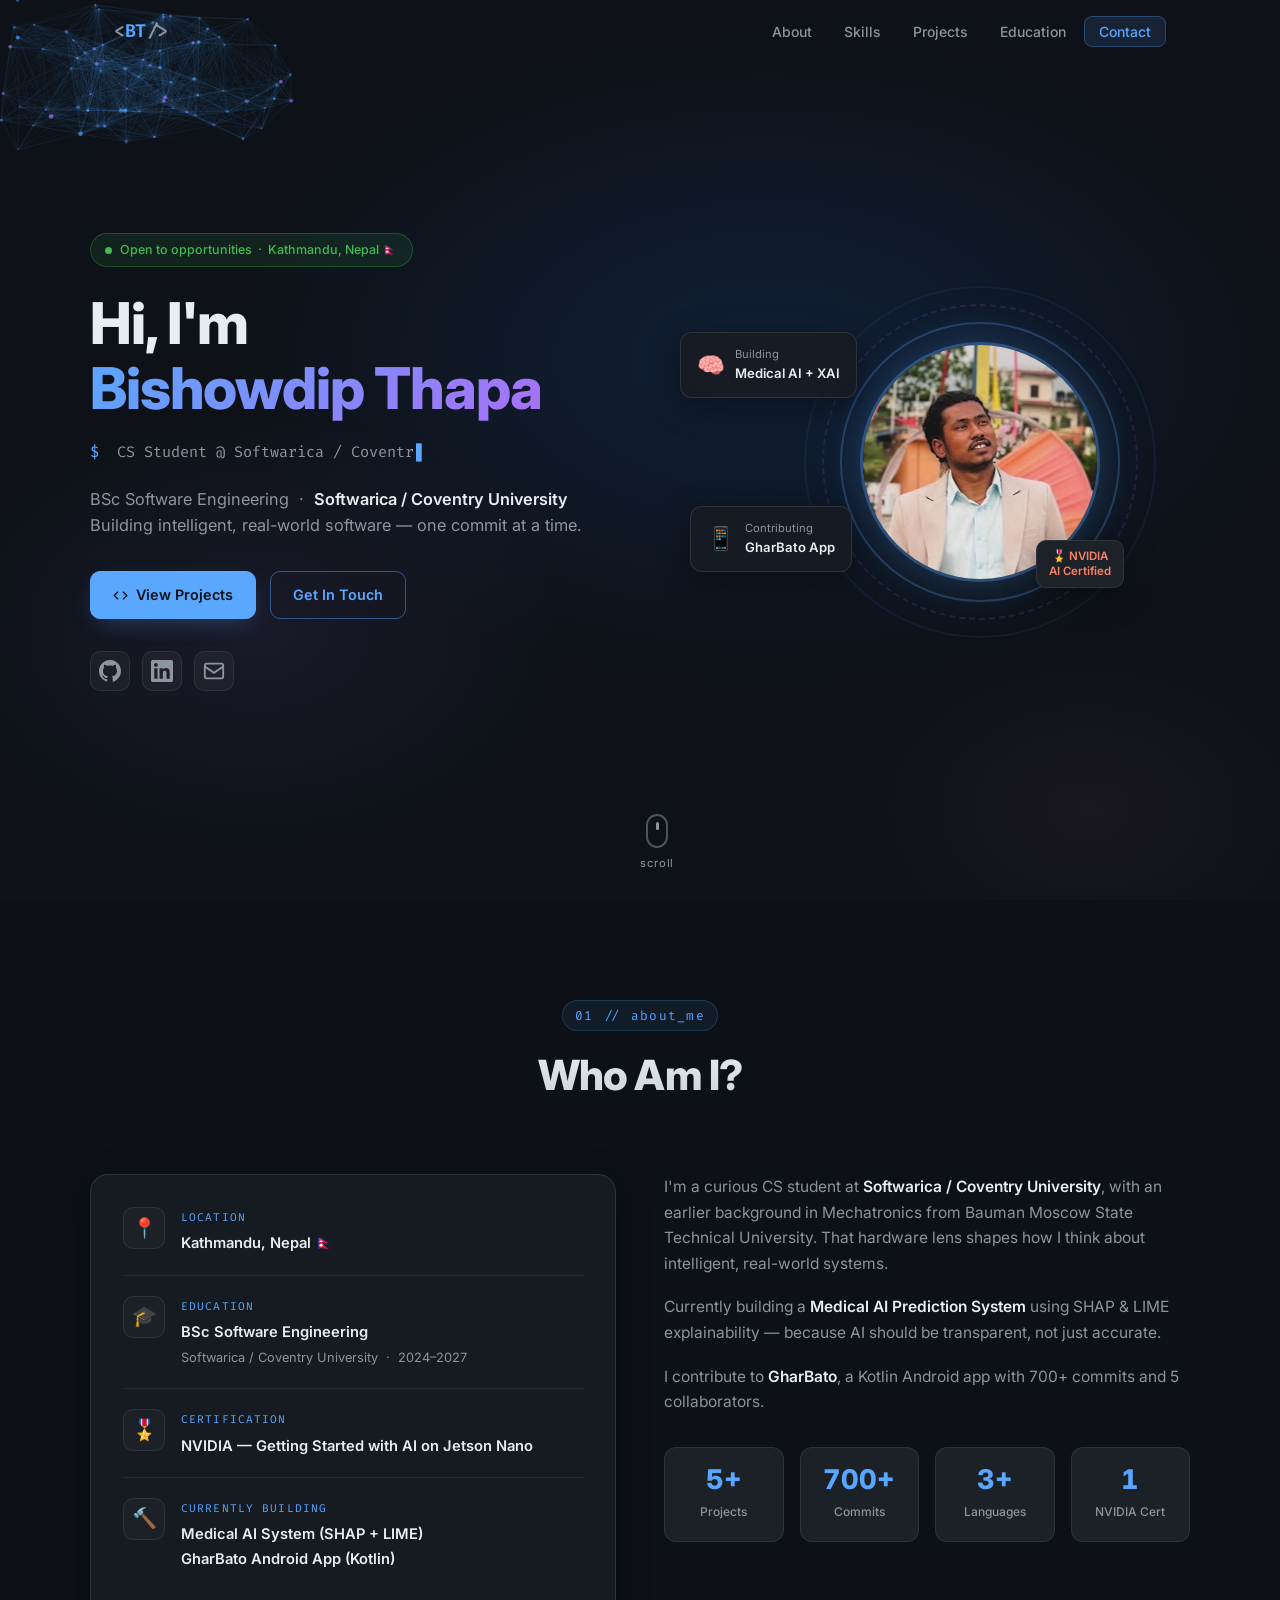
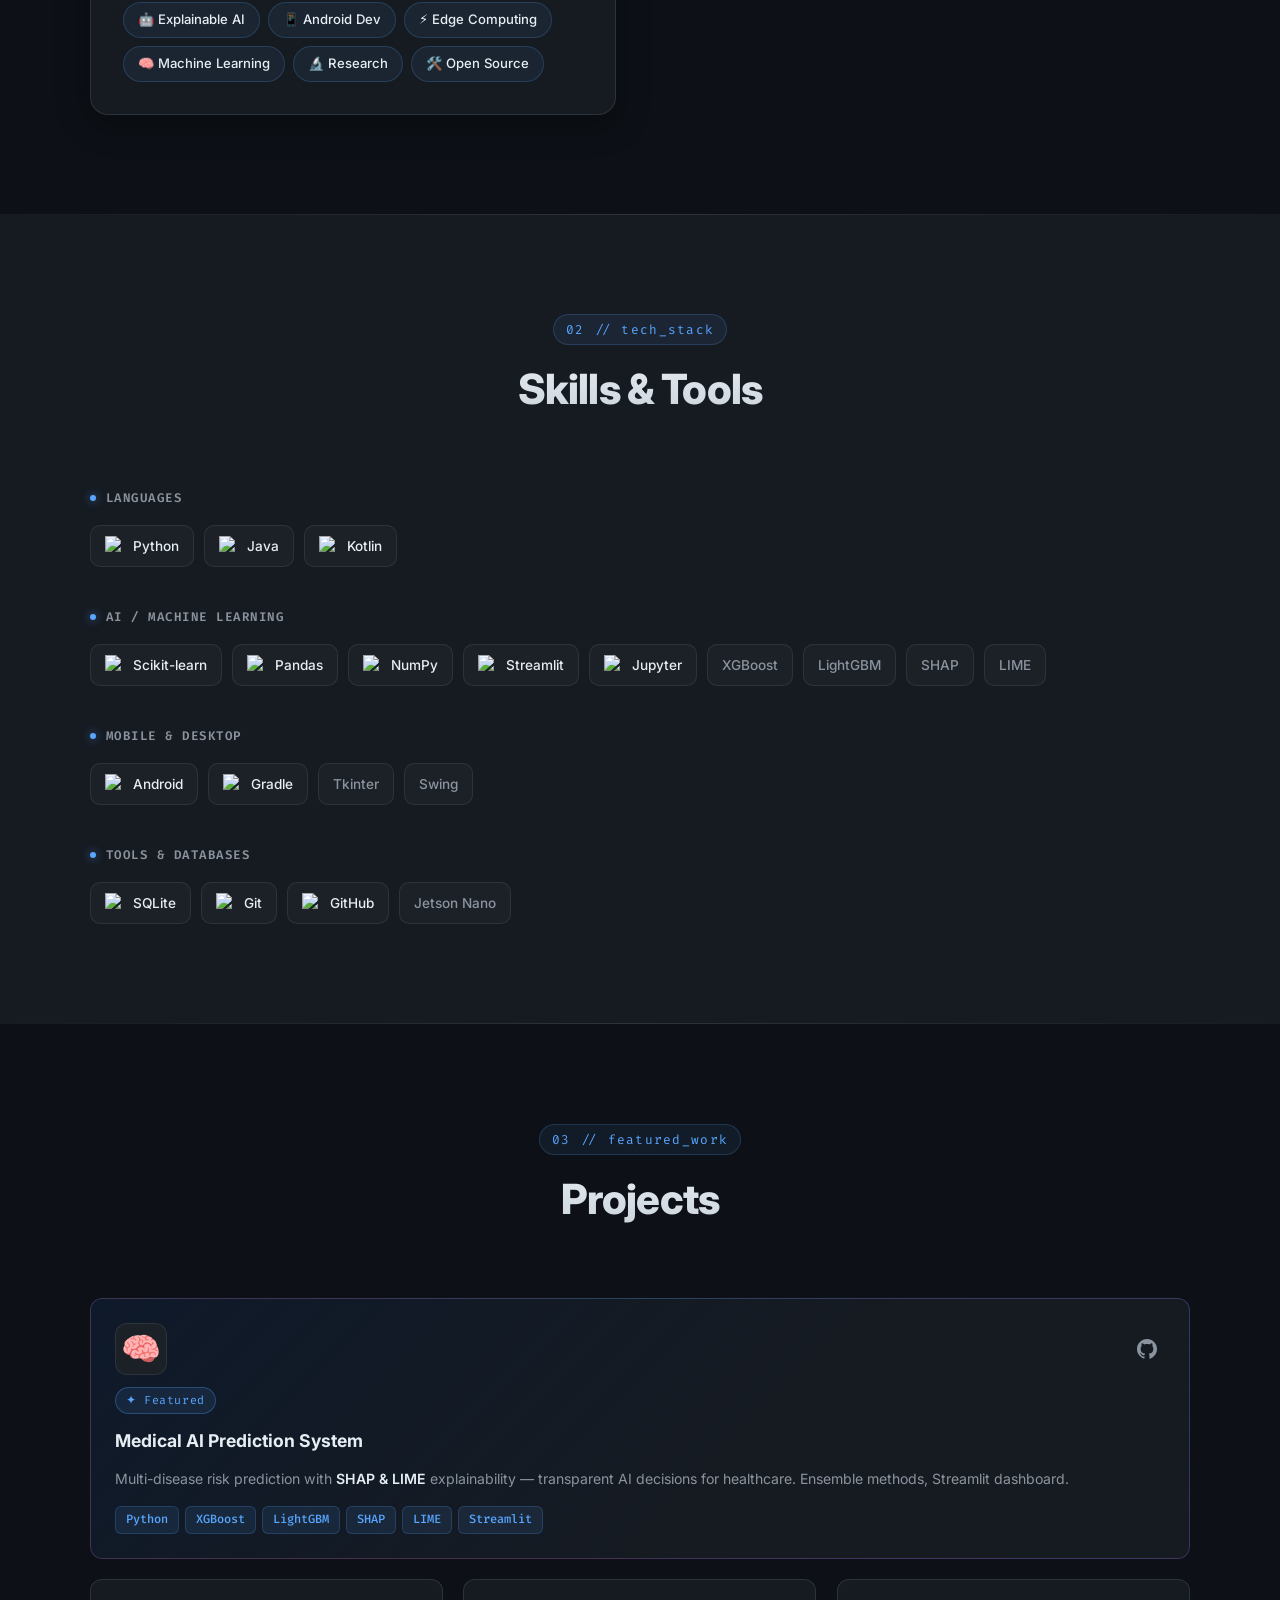
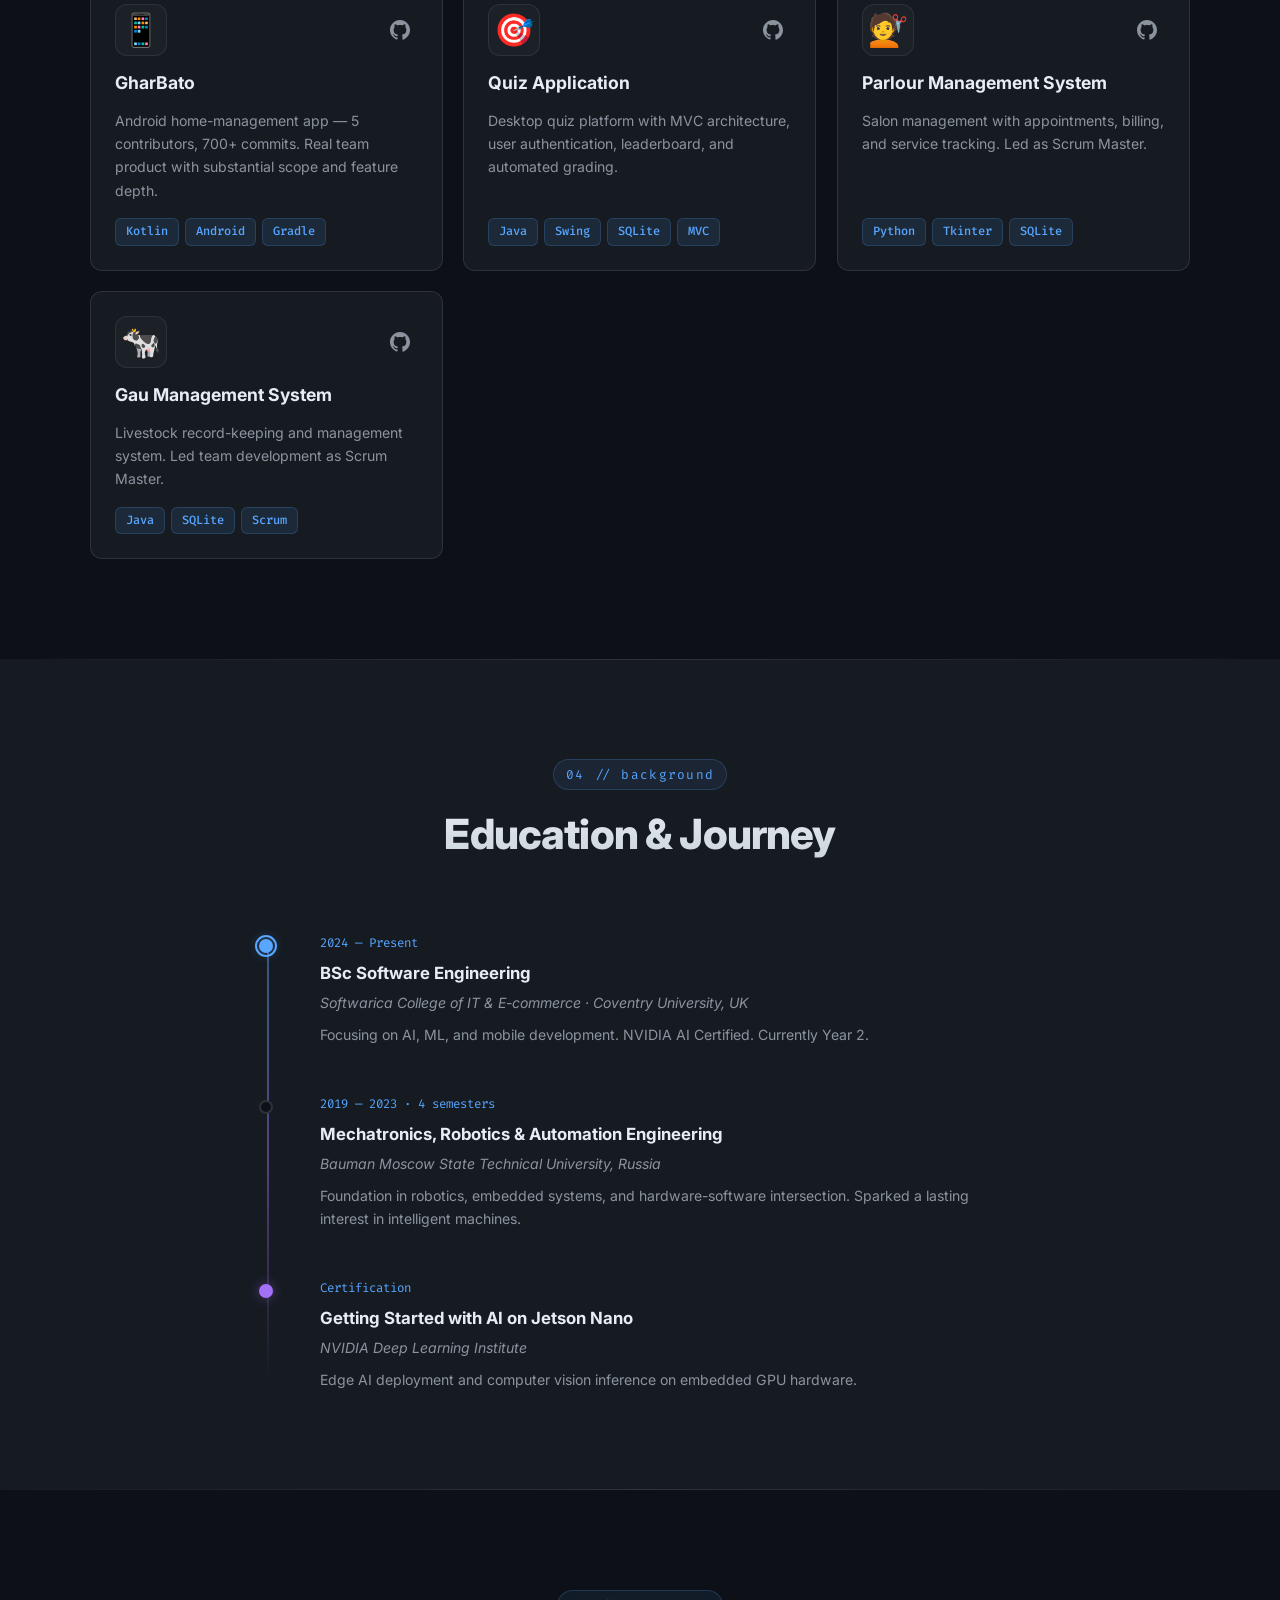
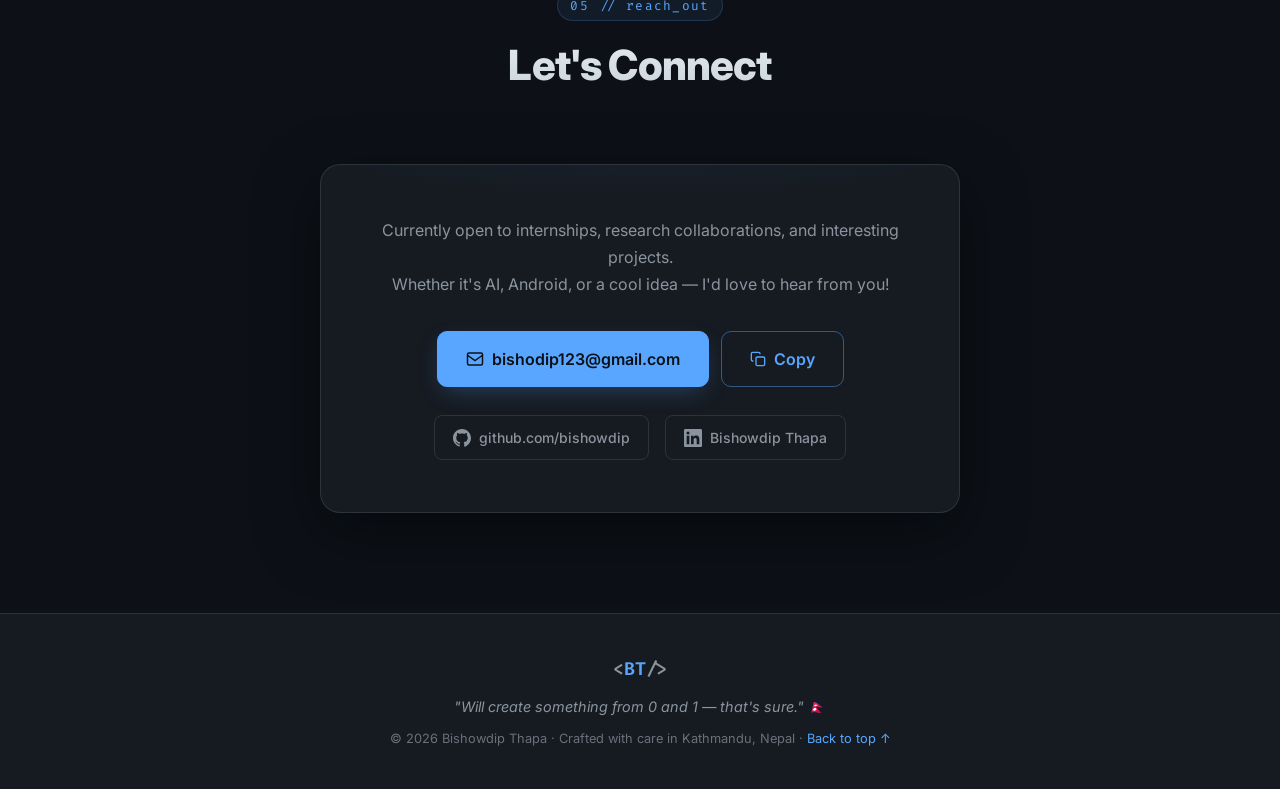
==== commit a28e027f: "Elevate portfolio: reliability, a11y, and crafted UX details Why: the existing portfolio looked good" ====
--- a/index.html
+++ b/index.html
@@ -3,28 +3,78 @@
 <head>
   <meta charset="UTF-8" />
   <meta name="viewport" content="width=device-width, initial-scale=1.0" />
-  <meta name="description" content="Bishowdip Thapa — CS Student at Softwarica / Coventry University. AI/ML Enthusiast, Android Developer, Edge AI Explorer." />
-  <title>Bishowdip Thapa</title>
+  <meta name="color-scheme" content="dark" />
+  <meta name="theme-color" content="#0d1117" />
+  <meta name="description" content="Bishowdip Thapa — BSc Software Engineering student at Softwarica / Coventry University. Building explainable medical AI, Android apps in Kotlin, and Edge AI on NVIDIA Jetson." />
+  <meta name="keywords" content="Bishowdip Thapa, Softwarica, Coventry University, AI, Machine Learning, Android, Kotlin, SHAP, LIME, NVIDIA Jetson, Kathmandu, Nepal, portfolio" />
+  <meta name="author" content="Bishowdip Thapa" />
+
+  <!-- Open Graph -->
+  <meta property="og:type" content="website" />
+  <meta property="og:title" content="Bishowdip Thapa — Software Engineer & AI Builder" />
+  <meta property="og:description" content="Explainable medical AI, Android development, and Edge AI. CS student at Softwarica / Coventry University." />
+  <meta property="og:image" content="bishowdip.jpg" />
+  <meta property="og:locale" content="en_US" />
+
+  <!-- Twitter -->
+  <meta name="twitter:card" content="summary_large_image" />
+  <meta name="twitter:title" content="Bishowdip Thapa — Software Engineer & AI Builder" />
+  <meta name="twitter:description" content="Explainable medical AI · Android · Edge AI. Kathmandu, Nepal." />
+  <meta name="twitter:image" content="bishowdip.jpg" />
+
+  <title>Bishowdip Thapa — Software Engineer & AI Builder</title>
+
+  <!-- Inline SVG favicon -->
+  <link rel="icon" href="data:image/svg+xml,%3Csvg xmlns='http://www.w3.org/2000/svg' viewBox='0 0 64 64'%3E%3Cdefs%3E%3ClinearGradient id='g' x1='0' y1='0' x2='1' y2='1'%3E%3Cstop offset='0' stop-color='%2358a6ff'/%3E%3Cstop offset='1' stop-color='%23a371f7'/%3E%3C/linearGradient%3E%3C/defs%3E%3Crect width='64' height='64' rx='14' fill='%230d1117'/%3E%3Ctext x='50%25' y='54%25' font-family='ui-monospace,Menlo,monospace' font-size='30' font-weight='700' text-anchor='middle' dominant-baseline='middle' fill='url(%23g)'%3EBT%3C/text%3E%3C/svg%3E" />
+
   <link rel="preconnect" href="https://fonts.googleapis.com" />
   <link rel="preconnect" href="https://fonts.gstatic.com" crossorigin />
   <link href="https://fonts.googleapis.com/css2?family=Fira+Code:wght@300;400;500;600&family=Inter:wght@300;400;500;600;700;800&display=swap" rel="stylesheet" />
   <link rel="stylesheet" href="style.css" />
+
+  <!-- Structured data -->
+  <script type="application/ld+json">
+  {
+    "@context": "https://schema.org",
+    "@type": "Person",
+    "name": "Bishowdip Thapa",
+    "jobTitle": "Software Engineering Student",
+    "description": "CS student at Softwarica / Coventry University. Building explainable medical AI, Android apps, and Edge AI.",
+    "image": "bishowdip.jpg",
+    "email": "mailto:bishodip123@gmail.com",
+    "address": { "@type": "PostalAddress", "addressLocality": "Kathmandu", "addressCountry": "NP" },
+    "alumniOf": [
+      { "@type": "CollegeOrUniversity", "name": "Softwarica College of IT & E-commerce / Coventry University" },
+      { "@type": "CollegeOrUniversity", "name": "Bauman Moscow State Technical University" }
+    ],
+    "sameAs": [
+      "https://github.com/bishowdip",
+      "https://www.linkedin.com/in/bishowdip-thapa-50392833a/"
+    ]
+  }
+  </script>
 </head>
 <body>
 
+  <!-- Skip link for keyboard / screen-reader users -->
+  <a class="skip" href="#hero">Skip to content</a>
+
   <!-- Scroll Progress -->
-  <div id="scrollBar"></div>
+  <div id="scrollBar" role="progressbar" aria-label="Page scroll progress" aria-valuemin="0" aria-valuemax="100" aria-valuenow="0"></div>
+
+  <!-- Grain overlay for depth -->
+  <div class="grain" aria-hidden="true"></div>
 
   <!-- ── Navbar ── -->
   <nav id="nav">
     <div class="nav-inner">
       <a href="#hero" class="logo" aria-label="Home"><span class="dim">&lt;</span>BT<span class="dim">/&gt;</span></a>
-      <ul class="nav-ul" id="navUl">
-        <li><a href="#about" class="nl">About</a></li>
-        <li><a href="#skills" class="nl">Skills</a></li>
-        <li><a href="#projects" class="nl">Projects</a></li>
-        <li><a href="#education" class="nl">Education</a></li>
-        <li><a href="#contact" class="nl nav-cta">Contact</a></li>
+      <ul class="nav-ul" id="navUl" role="menubar">
+        <li><a href="#about" class="nl" data-section="about">About</a></li>
+        <li><a href="#skills" class="nl" data-section="skills">Skills</a></li>
+        <li><a href="#projects" class="nl" data-section="projects">Projects</a></li>
+        <li><a href="#education" class="nl" data-section="education">Education</a></li>
+        <li><a href="#contact" class="nl nav-cta" data-section="contact">Contact</a></li>
       </ul>
       <button id="burger" aria-label="Toggle menu" aria-expanded="false">
         <span></span><span></span><span></span>
@@ -33,14 +83,14 @@
   </nav>
 
   <!-- ══════════════════ HERO ══════════════════ -->
-  <section id="hero">
-    <canvas id="canvas"></canvas>
+  <section id="hero" aria-label="Introduction">
+    <canvas id="canvas" aria-hidden="true"></canvas>
     <div class="hero-inner">
 
       <!-- Left: Text -->
       <div class="hero-left">
         <div class="avail-badge">
-          <span class="pulse-dot"></span>
+          <span class="pulse-dot" aria-hidden="true"></span>
           Open to opportunities &nbsp;·&nbsp; Kathmandu, Nepal&nbsp;🇳🇵
         </div>
 
@@ -49,8 +99,8 @@
           <span class="name-grad">Bishowdip Thapa</span>
         </h1>
 
-        <p class="role-line">
-          <span class="role-pre">$&nbsp;&nbsp;</span><span id="typeEl"></span><span class="caret">▋</span>
+        <p class="role-line" aria-live="polite">
+          <span class="role-pre">$&nbsp;&nbsp;</span><span id="typeEl">CS Student @ Softwarica / Coventry</span><span class="caret" aria-hidden="true">▋</span>
         </p>
 
         <p class="bio">
@@ -59,11 +109,11 @@
         </p>
 
         <div class="cta-row">
-          <a href="#projects" class="btn solid">
-            <svg width="15" height="15" viewBox="0 0 24 24" fill="none" stroke="currentColor" stroke-width="2.2"><polyline points="16 18 22 12 16 6"/><polyline points="8 6 2 12 8 18"/></svg>
+          <a href="#projects" class="btn solid magnetic">
+            <svg width="15" height="15" viewBox="0 0 24 24" fill="none" stroke="currentColor" stroke-width="2.2" aria-hidden="true"><polyline points="16 18 22 12 16 6"/><polyline points="8 6 2 12 8 18"/></svg>
             View Projects
           </a>
-          <a href="mailto:bishodip123@gmail.com" class="btn outline">Get In Touch</a>
+          <a href="mailto:bishodip123@gmail.com" class="btn outline magnetic">Get In Touch</a>
         </div>
 
         <div class="socials">
@@ -82,11 +132,11 @@
       <!-- Right: Visual -->
       <div class="hero-right">
         <div class="pic-wrap">
-          <div class="ring r1"></div>
-          <div class="ring r2"></div>
-          <div class="ring r3"></div>
-          <img src="bishowdip.jpg" alt="Bishowdip Thapa" class="pic" />
-          <div class="pic-badge">🎖️ NVIDIA<br>AI Certified</div>
+          <div class="ring r1" aria-hidden="true"></div>
+          <div class="ring r2" aria-hidden="true"></div>
+          <div class="ring r3" aria-hidden="true"></div>
+          <img src="bishowdip.jpg" alt="Portrait of Bishowdip Thapa" class="pic" width="240" height="240" fetchpriority="high" decoding="async" />
+          <div class="pic-badge" aria-label="NVIDIA AI Certified">🎖️ NVIDIA<br>AI Certified</div>
         </div>
         <div class="float-card fc1">
           <span class="fce">🧠</span>
@@ -105,11 +155,13 @@
       </div>
     </div>
 
-    <div class="scroll-hint">
+    <div class="scroll-hint" aria-hidden="true">
       <div class="mouse"><div class="wheel"></div></div>
       <span>scroll</span>
     </div>
   </section>
+
+  <main id="main">
 
   <!-- ══════════════════ ABOUT ══════════════════ -->
   <section id="about" class="sec">
@@ -438,10 +490,17 @@
           Currently open to internships, research collaborations, and interesting projects.<br>
           Whether it's AI, Android, or a cool idea — I'd love to hear from you!
         </p>
-        <a href="mailto:bishodip123@gmail.com" class="btn solid large">
-          <svg viewBox="0 0 24 24" fill="none" stroke="currentColor" stroke-width="2" width="18" height="18"><rect x="2" y="4" width="20" height="16" rx="2"/><path d="m22 7-10 7L2 7"/></svg>
-          bishodip123@gmail.com
-        </a>
+        <div class="contact-cta">
+          <a href="mailto:bishodip123@gmail.com" class="btn solid large magnetic">
+            <svg viewBox="0 0 24 24" fill="none" stroke="currentColor" stroke-width="2" width="18" height="18" aria-hidden="true"><rect x="2" y="4" width="20" height="16" rx="2"/><path d="m22 7-10 7L2 7"/></svg>
+            bishodip123@gmail.com
+          </a>
+          <button type="button" id="copyEmail" class="btn outline large magnetic" aria-label="Copy email to clipboard" data-email="bishodip123@gmail.com">
+            <svg class="copy-ic" viewBox="0 0 24 24" fill="none" stroke="currentColor" stroke-width="2" width="16" height="16" aria-hidden="true"><rect x="9" y="9" width="13" height="13" rx="2"/><path d="M5 15H4a2 2 0 0 1-2-2V4a2 2 0 0 1 2-2h9a2 2 0 0 1 2 2v1"/></svg>
+            <svg class="check-ic" viewBox="0 0 24 24" fill="none" stroke="currentColor" stroke-width="2.4" width="16" height="16" aria-hidden="true"><polyline points="20 6 9 17 4 12"/></svg>
+            <span class="copy-label">Copy</span>
+          </button>
+        </div>
         <div class="contact-links">
           <a href="https://github.com/bishowdip" target="_blank" rel="noopener" class="cl">
             <svg viewBox="0 0 24 24" fill="currentColor" width="18" height="18"><path d="M12 0C5.37 0 0 5.37 0 12c0 5.3 3.438 9.8 8.205 11.385.6.113.82-.258.82-.577 0-.285-.01-1.04-.015-2.04-3.338.724-4.042-1.61-4.042-1.61C4.422 18.07 3.633 17.7 3.633 17.7c-1.087-.744.084-.729.084-.729 1.205.084 1.838 1.236 1.838 1.236 1.07 1.835 2.809 1.305 3.495.998.108-.776.417-1.305.76-1.605-2.665-.3-5.466-1.332-5.466-5.93 0-1.31.465-2.38 1.235-3.22-.135-.303-.54-1.523.105-3.176 0 0 1.005-.322 3.3 1.23.96-.267 1.98-.399 3-.405 1.02.006 2.04.138 3 .405 2.28-1.552 3.285-1.23 3.285-1.23.645 1.653.24 2.873.12 3.176.765.84 1.23 1.91 1.23 3.22 0 4.61-2.805 5.625-5.475 5.92.42.36.81 1.096.81 2.22 0 1.606-.015 2.896-.015 3.286 0 .315.21.69.825.57C20.565 21.795 24 17.295 24 12c0-6.63-5.37-12-12-12"/></svg>
@@ -455,6 +514,8 @@
       </div>
     </div>
   </section>
+
+  </main>
 
   <!-- ── Footer ── -->
   <footer>
@@ -462,11 +523,19 @@
       <div class="footer-inner">
         <span class="logo"><span class="dim">&lt;</span>BT<span class="dim">/&gt;</span></span>
         <p class="fq">"Will create something from 0 and 1 — that's sure."&nbsp;🇳🇵</p>
-        <p class="fc-copy">© 2026 Bishowdip Thapa · Kathmandu, Nepal</p>
+        <p class="fc-copy">© <span id="year">2026</span> Bishowdip Thapa · Crafted with care in Kathmandu, Nepal · <a href="#hero" class="footer-link">Back to top ↑</a></p>
       </div>
     </div>
   </footer>
 
-  <script src="script.js"></script>
+  <!-- Back-to-top button -->
+  <button id="toTop" class="to-top" aria-label="Scroll to top" type="button">
+    <svg viewBox="0 0 24 24" fill="none" stroke="currentColor" stroke-width="2.4" width="18" height="18" aria-hidden="true"><polyline points="18 15 12 9 6 15"/></svg>
+  </button>
+
+  <!-- Toast -->
+  <div id="toast" class="toast" role="status" aria-live="polite"></div>
+
+  <script src="script.js" defer></script>
 </body>
 </html>
--- a/style.css
+++ b/style.css
@@ -1,6 +1,6 @@
 /* ═══════════════════════════════════════════
    Bishowdip Thapa — Portfolio
-   Dark · Animated · Modern
+   Dark · Crafted · Reliable · Accessible
    ═══════════════════════════════════════════ */
 
 /* ── CSS Variables ── */
@@ -9,35 +9,103 @@
   --bg2:      #161b22;
   --bg3:      #1c2128;
   --border:   rgba(48, 54, 61, 0.9);
+  --border-2: rgba(88, 166, 255, 0.28);
   --blue:     #58a6ff;
   --blue2:    #1f6feb;
   --green:    #3fb950;
   --purple:   #a371f7;
   --orange:   #f78166;
+  --pink:     #f778ba;
   --text:     #e6edf3;
   --muted:    #8b949e;
+  --muted-2:  #6e7681;
   --card:     rgba(22, 27, 34, 0.85);
   --glow:     rgba(88, 166, 255, 0.18);
   --radius:   12px;
+  --radius-lg:18px;
   --nav-h:    64px;
-  --mono:     'Fira Code', 'Cascadia Code', 'Consolas', monospace;
+  --mono:     'Fira Code', 'JetBrains Mono', 'Cascadia Code', 'Consolas', monospace;
+  --ease:     cubic-bezier(0.22, 1, 0.36, 1);
+  --ease-in-out: cubic-bezier(0.65, 0, 0.35, 1);
+  --shadow-sm: 0 2px 8px rgba(0,0,0,0.25);
+  --shadow-md: 0 8px 32px rgba(0,0,0,0.4);
+  --shadow-lg: 0 20px 60px rgba(0,0,0,0.5);
+  --grad-brand: linear-gradient(135deg, var(--blue) 0%, var(--purple) 50%, var(--pink) 100%);
 }
 
 /* ── Reset ── */
 *, *::before, *::after { box-sizing: border-box; margin: 0; padding: 0; }
-html { scroll-behavior: smooth; }
+html {
+  scroll-behavior: smooth;
+  scroll-padding-top: calc(var(--nav-h) + 16px);
+}
 body {
   background: var(--bg);
   color: var(--text);
-  font-family: 'Inter', system-ui, -apple-system, sans-serif;
+  font-family: 'Inter', system-ui, -apple-system, 'Segoe UI', Roboto, sans-serif;
   line-height: 1.65;
   overflow-x: hidden;
   -webkit-font-smoothing: antialiased;
+  -moz-osx-font-smoothing: grayscale;
+  text-rendering: optimizeLegibility;
+  font-feature-settings: "kern", "liga", "calt";
 }
 img { max-width: 100%; display: block; }
 a { text-decoration: none; color: inherit; }
 ul { list-style: none; }
-strong { color: var(--text); }
+strong { color: var(--text); font-weight: 600; }
+button { font: inherit; color: inherit; }
+
+::selection { background: rgba(88,166,255,0.3); color: var(--text); }
+
+/* ── Scrollbar ── */
+::-webkit-scrollbar { width: 10px; height: 10px; }
+::-webkit-scrollbar-track { background: var(--bg); }
+::-webkit-scrollbar-thumb {
+  background: linear-gradient(180deg, rgba(88,166,255,0.4), rgba(163,113,247,0.3));
+  border-radius: 10px;
+  border: 2px solid var(--bg);
+}
+::-webkit-scrollbar-thumb:hover { background: linear-gradient(180deg, var(--blue), var(--purple)); }
+* { scrollbar-color: rgba(88,166,255,0.4) var(--bg); scrollbar-width: thin; }
+
+/* ── Focus visible (a11y) ── */
+:focus { outline: none; }
+:focus-visible {
+  outline: 2px solid var(--blue);
+  outline-offset: 3px;
+  border-radius: 6px;
+}
+.btn:focus-visible, .soc:focus-visible, .chip:focus-visible {
+  outline-offset: 4px;
+}
+
+/* ── Skip link ── */
+.skip {
+  position: fixed;
+  top: -60px;
+  left: 12px;
+  z-index: 10000;
+  background: var(--blue);
+  color: #0d1117;
+  padding: 10px 16px;
+  border-radius: 8px;
+  font-weight: 600;
+  font-size: 0.9rem;
+  transition: top 0.2s var(--ease);
+}
+.skip:focus { top: 12px; }
+
+/* ── Grain overlay ── */
+.grain {
+  position: fixed;
+  inset: 0;
+  pointer-events: none;
+  z-index: 1;
+  opacity: 0.035;
+  mix-blend-mode: overlay;
+  background-image: url("data:image/svg+xml;utf8,<svg xmlns='http://www.w3.org/2000/svg' width='160' height='160'><filter id='n'><feTurbulence type='fractalNoise' baseFrequency='0.9' numOctaves='2' stitchTiles='stitch'/><feColorMatrix values='0 0 0 0 1  0 0 0 0 1  0 0 0 0 1  0 0 0 0.9 0'/></filter><rect width='100%' height='100%' filter='url(%23n)'/></svg>");
+}
 
 /* ── Scroll Progress ── */
 #scrollBar {
@@ -45,9 +113,10 @@
   top: 0; left: 0;
   height: 3px;
   width: 0%;
-  background: linear-gradient(90deg, var(--blue), var(--purple));
+  background: var(--grad-brand);
   z-index: 9999;
-  transition: width 0.1s linear;
+  transition: width 0.12s linear;
+  box-shadow: 0 0 10px rgba(88,166,255,0.5);
 }
 
 /* ══════════════════ NAVBAR ══════════════════ */
@@ -56,14 +125,15 @@
   top: 0; left: 0; right: 0;
   height: var(--nav-h);
   z-index: 100;
-  transition: background 0.3s, border-color 0.3s;
+  transition: background 0.3s var(--ease), border-color 0.3s var(--ease), box-shadow 0.3s var(--ease);
   border-bottom: 1px solid transparent;
 }
 #nav.scrolled {
-  background: rgba(13, 17, 23, 0.88);
-  backdrop-filter: blur(16px);
-  -webkit-backdrop-filter: blur(16px);
+  background: rgba(13, 17, 23, 0.82);
+  backdrop-filter: saturate(180%) blur(16px);
+  -webkit-backdrop-filter: saturate(180%) blur(16px);
   border-color: var(--border);
+  box-shadow: 0 1px 0 rgba(255,255,255,0.02), 0 8px 24px -12px rgba(0,0,0,0.6);
 }
 .nav-inner {
   max-width: 1100px;
@@ -80,7 +150,10 @@
   font-weight: 600;
   color: var(--blue);
   letter-spacing: -0.02em;
-}
+  transition: transform 0.2s var(--ease), text-shadow 0.3s var(--ease);
+}
+.logo:hover { text-shadow: 0 0 16px rgba(88,166,255,0.4); }
+.logo:active { transform: scale(0.96); }
 .logo .dim { color: var(--muted); }
 
 .nav-ul {
@@ -90,21 +163,36 @@
   align-items: center;
 }
 .nl {
+  position: relative;
   padding: 6px 14px;
   border-radius: 8px;
   font-size: 0.875rem;
   font-weight: 500;
   color: var(--muted);
-  transition: color 0.2s, background 0.2s;
+  transition: color 0.2s var(--ease), background 0.2s var(--ease);
+}
+.nl::after {
+  content: '';
+  position: absolute;
+  left: 14px; right: 14px;
+  bottom: 2px;
+  height: 1.5px;
+  background: var(--blue);
+  border-radius: 2px;
+  transform: scaleX(0);
+  transform-origin: left;
+  transition: transform 0.28s var(--ease);
 }
 .nl:hover { color: var(--text); background: rgba(255,255,255,0.05); }
 .nl.active { color: var(--blue); }
+.nl.active::after { transform: scaleX(1); }
 .nav-cta {
   background: rgba(88, 166, 255, 0.12);
   color: var(--blue) !important;
   border: 1px solid rgba(88, 166, 255, 0.3);
 }
-.nav-cta:hover { background: rgba(88, 166, 255, 0.2) !important; }
+.nav-cta::after { display: none; }
+.nav-cta:hover { background: rgba(88, 166, 255, 0.2) !important; border-color: rgba(88,166,255,0.5); }
 
 #burger {
   display: none;
@@ -115,6 +203,7 @@
   cursor: pointer;
   padding: 6px;
   margin-left: auto;
+  border-radius: 6px;
 }
 #burger span {
   display: block;
@@ -122,7 +211,7 @@
   height: 2px;
   background: var(--text);
   border-radius: 2px;
-  transition: transform 0.3s, opacity 0.3s;
+  transition: transform 0.3s var(--ease), opacity 0.3s var(--ease);
 }
 #burger.open span:nth-child(1) { transform: translateY(7px) rotate(45deg); }
 #burger.open span:nth-child(2) { opacity: 0; }
@@ -132,30 +221,36 @@
 #hero {
   position: relative;
   min-height: 100vh;
+  min-height: 100dvh;
   display: flex;
   flex-direction: column;
   align-items: center;
   justify-content: center;
   overflow: hidden;
   padding: calc(var(--nav-h) + 40px) 24px 80px;
+  isolation: isolate;
 }
 #canvas {
   position: absolute;
   inset: 0;
   pointer-events: none;
+  z-index: 0;
 }
 #hero::before {
   content: '';
   position: absolute;
   inset: 0;
   background:
-    radial-gradient(ellipse 70% 60% at 60% 40%, rgba(31, 111, 235, 0.12) 0%, transparent 60%),
-    radial-gradient(ellipse 40% 40% at 20% 70%, rgba(163, 113, 247, 0.07) 0%, transparent 60%);
+    radial-gradient(ellipse 70% 60% at 60% 40%, rgba(31, 111, 235, 0.14) 0%, transparent 60%),
+    radial-gradient(ellipse 40% 40% at 20% 70%, rgba(163, 113, 247, 0.08) 0%, transparent 60%),
+    radial-gradient(ellipse 30% 30% at 85% 90%, rgba(247, 120, 186, 0.05) 0%, transparent 60%);
   pointer-events: none;
+  z-index: 0;
 }
 
 .hero-inner {
   position: relative;
+  z-index: 2;
   max-width: 1100px;
   width: 100%;
   display: grid;
@@ -177,8 +272,10 @@
   font-size: 0.78rem;
   font-weight: 500;
   margin-bottom: 24px;
-  animation: fadeDown 0.6s ease both;
-}
+  animation: fadeDown 0.6s var(--ease) both;
+  transition: background 0.3s var(--ease), border-color 0.3s var(--ease);
+}
+.avail-badge:hover { background: rgba(63, 185, 80, 0.15); border-color: rgba(63, 185, 80, 0.5); }
 .pulse-dot {
   width: 7px; height: 7px;
   background: var(--green);
@@ -195,9 +292,10 @@
 .hero-left h1 {
   font-size: clamp(2.2rem, 5vw, 3.6rem);
   font-weight: 800;
-  line-height: 1.15;
+  line-height: 1.12;
+  letter-spacing: -0.02em;
   margin-bottom: 20px;
-  animation: fadeUp 0.7s 0.1s ease both;
+  animation: fadeUp 0.7s 0.1s var(--ease) both;
 }
 .name-grad {
   background: linear-gradient(135deg, var(--blue) 0%, var(--purple) 50%, var(--blue) 100%);
@@ -205,7 +303,8 @@
   -webkit-background-clip: text;
   -webkit-text-fill-color: transparent;
   background-clip: text;
-  animation: gradShift 4s ease-in-out infinite;
+  color: transparent;
+  animation: gradShift 5s ease-in-out infinite;
 }
 @keyframes gradShift {
   0%, 100% { background-position: 0% 50%; }
@@ -218,13 +317,17 @@
   font-size: 0.95rem;
   color: var(--muted);
   margin-bottom: 20px;
-  animation: fadeUp 0.7s 0.2s ease both;
+  animation: fadeUp 0.7s 0.2s var(--ease) both;
   min-height: 1.6em;
+  display: flex;
+  align-items: center;
+  flex-wrap: wrap;
 }
 .role-pre { color: var(--blue); }
 .caret {
   color: var(--blue);
   animation: blink 1s step-end infinite;
+  margin-left: 2px;
 }
 @keyframes blink { 0%, 100% { opacity: 1; } 50% { opacity: 0; } }
 
@@ -233,7 +336,8 @@
   font-size: 1.02rem;
   color: var(--muted);
   margin-bottom: 32px;
-  animation: fadeUp 0.7s 0.3s ease both;
+  max-width: 56ch;
+  animation: fadeUp 0.7s 0.3s var(--ease) both;
 }
 
 /* ── Buttons ── */
@@ -242,34 +346,53 @@
   gap: 14px;
   flex-wrap: wrap;
   margin-bottom: 32px;
-  animation: fadeUp 0.7s 0.4s ease both;
+  animation: fadeUp 0.7s 0.4s var(--ease) both;
 }
 .btn {
   display: inline-flex;
   align-items: center;
+  justify-content: center;
   gap: 8px;
   padding: 11px 22px;
   border-radius: 10px;
   font-size: 0.9rem;
   font-weight: 600;
   cursor: pointer;
-  transition: transform 0.2s, box-shadow 0.2s, background 0.2s;
+  transition: transform 0.25s var(--ease), box-shadow 0.25s var(--ease), background 0.25s var(--ease), border-color 0.25s var(--ease), color 0.25s var(--ease);
   border: 1.5px solid transparent;
   white-space: nowrap;
-}
+  position: relative;
+  overflow: hidden;
+  user-select: none;
+  -webkit-tap-highlight-color: transparent;
+}
+.btn::before {
+  content: '';
+  position: absolute;
+  inset: 0;
+  background: linear-gradient(120deg, transparent 30%, rgba(255,255,255,0.16) 50%, transparent 70%);
+  transform: translateX(-120%);
+  transition: transform 0.7s var(--ease);
+  pointer-events: none;
+}
+.btn:hover::before { transform: translateX(120%); }
 .btn:hover { transform: translateY(-2px); }
-.btn:active { transform: translateY(0); }
+.btn:active { transform: translateY(0) scale(0.98); }
 .btn.solid {
   background: var(--blue);
   color: #0d1117;
   border-color: var(--blue);
-  box-shadow: 0 0 20px rgba(88,166,255,0.25);
-}
-.btn.solid:hover { box-shadow: 0 0 32px rgba(88,166,255,0.5); }
+  box-shadow: 0 0 0 0 rgba(88,166,255,0), 0 8px 24px -8px rgba(88,166,255,0.35);
+}
+.btn.solid:hover {
+  background: #7cb8ff;
+  border-color: #7cb8ff;
+  box-shadow: 0 0 0 6px rgba(88,166,255,0.12), 0 12px 32px -6px rgba(88,166,255,0.55);
+}
 .btn.outline {
   background: transparent;
   color: var(--blue);
-  border-color: rgba(88,166,255,0.5);
+  border-color: rgba(88,166,255,0.45);
 }
 .btn.outline:hover { background: rgba(88,166,255,0.1); border-color: var(--blue); }
 .btn.large { padding: 14px 28px; font-size: 1rem; }
@@ -277,8 +400,8 @@
 /* ── Socials ── */
 .socials {
   display: flex;
-  gap: 14px;
-  animation: fadeUp 0.7s 0.5s ease both;
+  gap: 12px;
+  animation: fadeUp 0.7s 0.5s var(--ease) both;
 }
 .soc {
   width: 40px; height: 40px;
@@ -287,13 +410,14 @@
   background: rgba(255,255,255,0.04);
   border: 1px solid var(--border);
   color: var(--muted);
-  transition: color 0.2s, background 0.2s, border-color 0.2s, transform 0.2s;
+  transition: color 0.25s var(--ease), background 0.25s var(--ease), border-color 0.25s var(--ease), transform 0.25s var(--ease), box-shadow 0.25s var(--ease);
 }
 .soc:hover {
   color: var(--blue);
   background: rgba(88,166,255,0.08);
-  border-color: rgba(88,166,255,0.3);
-  transform: translateY(-2px);
+  border-color: rgba(88,166,255,0.35);
+  transform: translateY(-3px);
+  box-shadow: 0 8px 24px -8px rgba(88,166,255,0.4);
 }
 
 /* ── Profile visual ── */
@@ -302,7 +426,7 @@
   display: flex;
   align-items: center;
   justify-content: center;
-  animation: fadeLeft 0.8s 0.2s ease both;
+  animation: fadeLeft 0.8s 0.2s var(--ease) both;
 }
 .pic-wrap { position: relative; width: 240px; height: 240px; }
 .ring {
@@ -324,6 +448,11 @@
   box-shadow: 0 0 40px rgba(88,166,255,0.2), 0 0 80px rgba(88,166,255,0.08);
   position: relative;
   z-index: 1;
+  transition: transform 0.5s var(--ease), box-shadow 0.4s var(--ease);
+}
+.pic-wrap:hover .pic {
+  transform: scale(1.03);
+  box-shadow: 0 0 60px rgba(88,166,255,0.35), 0 0 120px rgba(163,113,247,0.15);
 }
 .pic-badge {
   position: absolute;
@@ -338,7 +467,12 @@
   text-align: center;
   line-height: 1.3;
   z-index: 2;
-  box-shadow: 0 4px 16px rgba(0,0,0,0.4);
+  box-shadow: var(--shadow-md);
+  animation: floatY 5s ease-in-out infinite;
+}
+@keyframes floatY {
+  0%, 100% { transform: translateY(0); }
+  50% { transform: translateY(-5px); }
 }
 
 /* ── Floating cards ── */
@@ -352,11 +486,13 @@
   align-items: center;
   gap: 10px;
   backdrop-filter: blur(12px);
-  box-shadow: 0 8px 32px rgba(0,0,0,0.4);
+  box-shadow: var(--shadow-md);
   white-space: nowrap;
   font-size: 0.82rem;
   z-index: 3;
-}
+  transition: border-color 0.3s var(--ease), transform 0.3s var(--ease);
+}
+.float-card:hover { border-color: rgba(88,166,255,0.4); }
 .fc1 { top: -10px; left: -90px; animation: float 4s ease-in-out infinite; }
 .fc2 { bottom: 10px; left: -80px; animation: float 4s 2s ease-in-out infinite; }
 @keyframes float {
@@ -371,6 +507,8 @@
 .scroll-hint {
   position: absolute;
   bottom: 28px;
+  left: 50%;
+  transform: translateX(-50%);
   display: flex;
   flex-direction: column;
   align-items: center;
@@ -378,7 +516,8 @@
   color: var(--muted);
   font-size: 0.7rem;
   letter-spacing: 0.08em;
-  animation: fadeUp 1s 1s ease both;
+  animation: fadeUp 1s 1s var(--ease) both;
+  z-index: 2;
 }
 .mouse {
   width: 22px; height: 34px;
@@ -400,8 +539,17 @@
 }
 
 /* ══════════════════ SECTIONS ══════════════════ */
-.sec { padding: 100px 24px; }
+.sec { padding: 100px 24px; position: relative; }
 .sec.alt { background: var(--bg2); }
+.sec.alt::before, .sec.alt::after {
+  content: '';
+  position: absolute;
+  left: 0; right: 0;
+  height: 1px;
+  background: linear-gradient(90deg, transparent, var(--border), transparent);
+}
+.sec.alt::before { top: 0; }
+.sec.alt::after { bottom: 0; }
 .inner { max-width: 1100px; margin: 0 auto; }
 
 .sec-head { text-align: center; margin-bottom: 64px; }
@@ -410,13 +558,22 @@
   font-size: 0.8rem;
   color: var(--blue);
   letter-spacing: 0.1em;
-  display: block;
+  display: inline-block;
   margin-bottom: 10px;
+  padding: 4px 12px;
+  background: rgba(88,166,255,0.08);
+  border: 1px solid rgba(88,166,255,0.2);
+  border-radius: 999px;
 }
 .sec-head h2 {
   font-size: clamp(1.8rem, 4vw, 2.6rem);
   font-weight: 800;
   letter-spacing: -0.02em;
+  background: linear-gradient(180deg, var(--text), #c9d1d9);
+  -webkit-background-clip: text;
+  -webkit-text-fill-color: transparent;
+  background-clip: text;
+  color: transparent;
 }
 
 /* ══════════════════ ABOUT ══════════════════ */
@@ -427,23 +584,24 @@
   align-items: start;
 }
 
-/* ── About info card (left column) ── */
 .about-card {
   background: var(--bg2);
   border: 1px solid var(--border);
-  border-radius: var(--radius);
+  border-radius: var(--radius-lg);
   padding: 32px;
   display: flex;
   flex-direction: column;
   gap: 28px;
-  box-shadow: 0 8px 40px rgba(0,0,0,0.3);
-}
-
-.aib {
-  display: flex;
-  flex-direction: column;
-  gap: 0;
-}
+  box-shadow: var(--shadow-md);
+  transition: border-color 0.3s var(--ease), box-shadow 0.3s var(--ease), transform 0.3s var(--ease);
+}
+.about-card:hover {
+  border-color: rgba(88,166,255,0.25);
+  box-shadow: var(--shadow-lg);
+  transform: translateY(-2px);
+}
+
+.aib { display: flex; flex-direction: column; gap: 0; }
 
 .aib-item {
   display: flex;
@@ -463,14 +621,11 @@
   border: 1px solid var(--border);
   border-radius: 10px;
   flex-shrink: 0;
-}
-
-.aib-body {
-  display: flex;
-  flex-direction: column;
-  gap: 3px;
-  padding-top: 2px;
-}
+  transition: transform 0.3s var(--ease), border-color 0.3s var(--ease);
+}
+.aib-item:hover .aib-icon { transform: scale(1.08) rotate(-4deg); border-color: rgba(88,166,255,0.4); }
+
+.aib-body { display: flex; flex-direction: column; gap: 3px; padding-top: 2px; }
 
 .aib-label {
   font-family: var(--mono);
@@ -480,27 +635,11 @@
   color: var(--blue);
   margin-bottom: 2px;
 }
-
-.aib-val {
-  font-size: 0.92rem;
-  font-weight: 600;
-  color: var(--text);
-  line-height: 1.5;
-}
-
-.aib-sub {
-  font-size: 0.8rem;
-  color: var(--muted);
-  margin-top: 1px;
-}
+.aib-val { font-size: 0.92rem; font-weight: 600; color: var(--text); line-height: 1.5; }
+.aib-sub { font-size: 0.8rem; color: var(--muted); margin-top: 1px; }
 
 /* Interest tags */
-.interest-tags {
-  display: flex;
-  flex-wrap: wrap;
-  gap: 8px;
-  padding-top: 4px;
-}
+.interest-tags { display: flex; flex-wrap: wrap; gap: 8px; padding-top: 4px; }
 .interest-tags span {
   background: rgba(88,166,255,0.07);
   border: 1px solid rgba(88,166,255,0.2);
@@ -509,16 +648,16 @@
   padding: 6px 14px;
   font-size: 0.82rem;
   font-weight: 500;
-  transition: background 0.2s, border-color 0.2s, transform 0.2s;
+  transition: background 0.2s var(--ease), border-color 0.2s var(--ease), transform 0.2s var(--ease), color 0.2s var(--ease);
   cursor: default;
 }
 .interest-tags span:hover {
-  background: rgba(88,166,255,0.15);
-  border-color: rgba(88,166,255,0.45);
-  transform: translateY(-1px);
-}
-
-/* About text */
+  background: rgba(88,166,255,0.18);
+  border-color: rgba(88,166,255,0.5);
+  transform: translateY(-2px);
+  color: var(--blue);
+}
+
 .about-text p { color: var(--muted); margin-bottom: 18px; font-size: 0.97rem; }
 .about-text p strong { color: var(--text); }
 
@@ -532,13 +671,33 @@
   background: var(--bg3);
   border: 1px solid var(--border);
   border-radius: var(--radius);
-  padding: 16px;
+  padding: 18px 14px;
   text-align: center;
-  transition: border-color 0.2s, transform 0.2s;
-}
-.stat:hover { border-color: rgba(88,166,255,0.4); transform: translateY(-2px); }
-.sn { display: block; font-size: 1.6rem; font-weight: 800; color: var(--blue); line-height: 1; margin-bottom: 4px; }
-.sl { font-size: 0.75rem; color: var(--muted); font-weight: 500; }
+  transition: border-color 0.25s var(--ease), transform 0.25s var(--ease), background 0.25s var(--ease);
+  position: relative;
+  overflow: hidden;
+}
+.stat::before {
+  content: '';
+  position: absolute;
+  inset: 0;
+  background: linear-gradient(135deg, rgba(88,166,255,0.08), transparent 60%);
+  opacity: 0;
+  transition: opacity 0.3s var(--ease);
+}
+.stat:hover { border-color: rgba(88,166,255,0.45); transform: translateY(-3px); }
+.stat:hover::before { opacity: 1; }
+.sn {
+  display: block;
+  font-size: 1.7rem;
+  font-weight: 800;
+  color: var(--blue);
+  line-height: 1;
+  margin-bottom: 4px;
+  font-feature-settings: "tnum";
+  position: relative;
+}
+.sl { font-size: 0.75rem; color: var(--muted); font-weight: 500; position: relative; }
 
 /* ══════════════════ SKILLS ══════════════════ */
 .skill-groups { display: flex; flex-direction: column; gap: 40px; }
@@ -547,9 +706,19 @@
   font-weight: 600;
   color: var(--muted);
   text-transform: uppercase;
-  letter-spacing: 0.1em;
+  letter-spacing: 0.12em;
   margin-bottom: 16px;
   font-family: var(--mono);
+  display: flex;
+  align-items: center;
+  gap: 10px;
+}
+.sg-h::before {
+  content: '';
+  width: 6px; height: 6px;
+  background: var(--blue);
+  border-radius: 50%;
+  box-shadow: 0 0 8px rgba(88,166,255,0.6);
 }
 .chips { display: flex; flex-wrap: wrap; gap: 10px; }
 .chip {
@@ -558,19 +727,19 @@
   gap: 8px;
   background: var(--bg3);
   border: 1px solid var(--border);
-  border-radius: 8px;
-  padding: 8px 14px;
+  border-radius: 10px;
+  padding: 9px 14px;
   font-size: 0.85rem;
   font-weight: 500;
   color: var(--text);
-  transition: border-color 0.2s, background 0.2s, transform 0.2s, box-shadow 0.2s;
+  transition: border-color 0.25s var(--ease), background 0.25s var(--ease), transform 0.25s var(--ease), box-shadow 0.25s var(--ease), color 0.25s var(--ease);
   cursor: default;
 }
 .chip:hover {
-  border-color: rgba(88,166,255,0.5);
-  background: rgba(88,166,255,0.06);
-  transform: translateY(-2px);
-  box-shadow: 0 4px 16px rgba(88,166,255,0.1);
+  border-color: rgba(88,166,255,0.55);
+  background: rgba(88,166,255,0.08);
+  transform: translateY(-3px);
+  box-shadow: 0 8px 20px -6px rgba(88,166,255,0.25);
 }
 .chip img { width: 20px; height: 20px; object-fit: contain; flex-shrink: 0; }
 .chip.tc { color: var(--muted); }
@@ -592,39 +761,88 @@
   display: flex;
   flex-direction: column;
   gap: 12px;
-  transition: border-color 0.25s, transform 0.25s, box-shadow 0.25s;
+  transition: border-color 0.3s var(--ease), transform 0.3s var(--ease), box-shadow 0.3s var(--ease), background 0.3s var(--ease);
+  position: relative;
+  transform-style: preserve-3d;
+  will-change: transform;
 }
 .proj-card:hover {
-  border-color: rgba(88,166,255,0.4);
-  transform: translateY(-4px);
-  box-shadow: 0 16px 40px rgba(0,0,0,0.4);
-}
+  border-color: rgba(88,166,255,0.45);
+  box-shadow: 0 16px 40px -10px rgba(0,0,0,0.5), 0 0 30px -12px rgba(88,166,255,0.25);
+}
+
+/* Featured card animated gradient border */
 .proj-card.featured {
-  background: linear-gradient(135deg, rgba(31,111,235,0.08) 0%, var(--bg2) 60%);
-  border-color: rgba(88,166,255,0.25);
-}
-.proj-card.featured:hover {
-  border-color: rgba(88,166,255,0.5);
-  box-shadow: 0 20px 60px rgba(0,0,0,0.5), 0 0 40px rgba(88,166,255,0.06);
-}
-.proj-top {
-  display: flex;
-  align-items: center;
-  justify-content: space-between;
-}
-.proj-ico { font-size: 2rem; }
-.gh-link { color: var(--muted); transition: color 0.2s, transform 0.2s; }
-.gh-link:hover { color: var(--text); transform: translateY(-2px); }
-
-.featured-label { font-family: var(--mono); font-size: 0.72rem; color: var(--blue); }
+  background: linear-gradient(135deg, rgba(31,111,235,0.09) 0%, var(--bg2) 60%);
+  border-color: transparent;
+  position: relative;
+  isolation: isolate;
+}
+.proj-card.featured::before {
+  content: '';
+  position: absolute;
+  inset: -1px;
+  border-radius: inherit;
+  padding: 1px;
+  background: conic-gradient(from 0deg, rgba(88,166,255,0.5), rgba(163,113,247,0.5), rgba(247,120,186,0.4), rgba(88,166,255,0.5));
+  -webkit-mask: linear-gradient(#000 0 0) content-box, linear-gradient(#000 0 0);
+          mask: linear-gradient(#000 0 0) content-box, linear-gradient(#000 0 0);
+  -webkit-mask-composite: xor;
+          mask-composite: exclude;
+  animation: rotateBorder 8s linear infinite;
+  z-index: -1;
+  opacity: 0.6;
+  transition: opacity 0.3s var(--ease);
+}
+.proj-card.featured:hover::before { opacity: 1; }
+@keyframes rotateBorder {
+  to { --angle: 360deg; transform: rotate(360deg); }
+}
+
+.proj-top { display: flex; align-items: center; justify-content: space-between; }
+.proj-ico {
+  font-size: 2rem;
+  display: inline-flex;
+  align-items: center;
+  justify-content: center;
+  width: 52px; height: 52px;
+  background: var(--bg3);
+  border: 1px solid var(--border);
+  border-radius: 12px;
+  transition: transform 0.4s var(--ease), border-color 0.3s var(--ease);
+}
+.proj-card:hover .proj-ico { transform: scale(1.08) rotate(-5deg); border-color: rgba(88,166,255,0.4); }
+
+.gh-link {
+  color: var(--muted);
+  transition: color 0.2s var(--ease), transform 0.2s var(--ease);
+  width: 36px; height: 36px;
+  display: inline-flex;
+  align-items: center;
+  justify-content: center;
+  border-radius: 8px;
+}
+.gh-link:hover { color: var(--text); transform: translateY(-2px); background: rgba(255,255,255,0.04); }
+
+.featured-label {
+  font-family: var(--mono);
+  font-size: 0.72rem;
+  color: var(--blue);
+  display: inline-flex;
+  align-items: center;
+  gap: 6px;
+  width: fit-content;
+  padding: 3px 10px;
+  background: rgba(88,166,255,0.1);
+  border: 1px solid rgba(88,166,255,0.3);
+  border-radius: 999px;
+  letter-spacing: 0.05em;
+}
 
 .proj-card h3 { font-size: 1.1rem; font-weight: 700; color: var(--text); }
-.proj-title-link {
-  color: inherit;
-  transition: color 0.2s;
-}
+.proj-title-link { color: inherit; transition: color 0.2s var(--ease); }
 .proj-title-link:hover { color: var(--blue); }
-.proj-card p { color: var(--muted); font-size: 0.875rem; line-height: 1.65; flex: 1; }
+.proj-card p { color: var(--muted); font-size: 0.88rem; line-height: 1.65; flex: 1; }
 .proj-card p strong { color: var(--text); }
 
 .tags { display: flex; flex-wrap: wrap; gap: 6px; margin-top: 4px; }
@@ -637,7 +855,9 @@
   font-weight: 500;
   font-family: var(--mono);
   border: 1px solid rgba(88,166,255,0.2);
-}
+  transition: background 0.2s var(--ease), transform 0.2s var(--ease);
+}
+.tags span:hover { background: rgba(88,166,255,0.2); transform: translateY(-1px); }
 
 /* ══════════════════ TIMELINE ══════════════════ */
 .timeline {
@@ -645,6 +865,8 @@
   padding-left: 32px;
   display: flex;
   flex-direction: column;
+  max-width: 760px;
+  margin: 0 auto;
 }
 .timeline::before {
   content: '';
@@ -652,7 +874,7 @@
   left: 7px; top: 8px; bottom: 8px;
   width: 2px;
   background: linear-gradient(to bottom, var(--blue), var(--purple), transparent);
-  opacity: 0.4;
+  opacity: 0.45;
 }
 .tl-item { position: relative; padding: 0 0 48px 28px; }
 .tl-item:last-child { padding-bottom: 0; }
@@ -664,15 +886,37 @@
   border-radius: 50%;
   border: 2px solid var(--border);
   background: var(--bg);
-  transition: border-color 0.3s, box-shadow 0.3s;
-}
-.tl-dot.active { background: var(--blue); border-color: var(--blue); box-shadow: 0 0 12px rgba(88,166,255,0.5); }
+  transition: border-color 0.3s var(--ease), box-shadow 0.3s var(--ease), transform 0.3s var(--ease);
+}
+.tl-item:hover .tl-dot { transform: scale(1.2); }
+.tl-dot.active {
+  background: var(--blue); border-color: var(--blue);
+  box-shadow: 0 0 12px rgba(88,166,255,0.5);
+}
+.tl-dot.active::after {
+  content: '';
+  position: absolute;
+  inset: -6px;
+  border-radius: 50%;
+  border: 2px solid var(--blue);
+  animation: ripple 2s ease-out infinite;
+}
+@keyframes ripple {
+  0% { transform: scale(0.9); opacity: 0.8; }
+  100% { transform: scale(1.8); opacity: 0; }
+}
 .tl-dot.cert { background: var(--purple); border-color: var(--purple); box-shadow: 0 0 12px rgba(163,113,247,0.4); }
 
-.tl-date { font-family: var(--mono); font-size: 0.78rem; color: var(--blue); display: block; margin-bottom: 6px; }
-.tl-body h3 { font-size: 1.05rem; font-weight: 700; margin-bottom: 4px; }
+.tl-date {
+  font-family: var(--mono);
+  font-size: 0.78rem;
+  color: var(--blue);
+  display: block;
+  margin-bottom: 6px;
+}
+.tl-body h3 { font-size: 1.05rem; font-weight: 700; margin-bottom: 4px; color: var(--text); }
 .tl-org { color: var(--muted); font-size: 0.85rem; margin-bottom: 8px; font-style: italic; }
-.tl-body p { color: var(--muted); font-size: 0.875rem; }
+.tl-body p { color: var(--muted); font-size: 0.88rem; }
 
 /* ══════════════════ CONTACT ══════════════════ */
 .contact-box {
@@ -683,11 +927,48 @@
   border: 1px solid var(--border);
   border-radius: 20px;
   padding: 52px 48px;
-  box-shadow: 0 20px 60px rgba(0,0,0,0.4);
-}
-.contact-p { color: var(--muted); font-size: 1rem; margin-bottom: 32px; line-height: 1.7; }
-
-.contact-links { display: flex; justify-content: center; gap: 16px; margin-top: 24px; flex-wrap: wrap; }
+  box-shadow: var(--shadow-lg);
+  position: relative;
+  overflow: hidden;
+}
+.contact-box::before {
+  content: '';
+  position: absolute;
+  top: -50%; left: -20%;
+  width: 140%; height: 60%;
+  background: radial-gradient(ellipse at center, rgba(88,166,255,0.08), transparent 70%);
+  pointer-events: none;
+}
+.contact-p { color: var(--muted); font-size: 1rem; margin-bottom: 32px; line-height: 1.7; position: relative; }
+
+.contact-cta {
+  display: flex;
+  gap: 12px;
+  justify-content: center;
+  flex-wrap: wrap;
+  position: relative;
+}
+#copyEmail {
+  cursor: pointer;
+  position: relative;
+}
+#copyEmail .check-ic { display: none; }
+#copyEmail.copied {
+  background: rgba(63,185,80,0.1);
+  border-color: rgba(63,185,80,0.5);
+  color: var(--green);
+}
+#copyEmail.copied .copy-ic { display: none; }
+#copyEmail.copied .check-ic { display: inline-block; }
+
+.contact-links {
+  display: flex;
+  justify-content: center;
+  gap: 16px;
+  margin-top: 28px;
+  flex-wrap: wrap;
+  position: relative;
+}
 .cl {
   display: flex;
   align-items: center;
@@ -698,9 +979,14 @@
   padding: 10px 18px;
   border-radius: 8px;
   border: 1px solid var(--border);
-  transition: color 0.2s, border-color 0.2s, background 0.2s;
-}
-.cl:hover { color: var(--blue); border-color: rgba(88,166,255,0.4); background: rgba(88,166,255,0.06); }
+  transition: color 0.25s var(--ease), border-color 0.25s var(--ease), background 0.25s var(--ease), transform 0.25s var(--ease);
+}
+.cl:hover {
+  color: var(--blue);
+  border-color: rgba(88,166,255,0.45);
+  background: rgba(88,166,255,0.06);
+  transform: translateY(-2px);
+}
 
 /* ══════════════════ FOOTER ══════════════════ */
 footer {
@@ -710,7 +996,70 @@
 }
 .footer-inner { display: flex; flex-direction: column; align-items: center; gap: 10px; text-align: center; }
 .fq { color: var(--muted); font-style: italic; font-size: 0.9rem; }
-.fc-copy { color: rgba(139,148,158,0.5); font-size: 0.8rem; }
+.fc-copy { color: rgba(139,148,158,0.7); font-size: 0.8rem; }
+.footer-link { color: var(--blue); transition: color 0.2s var(--ease); }
+.footer-link:hover { color: var(--purple); }
+
+/* ══════════════════ BACK-TO-TOP ══════════════════ */
+.to-top {
+  position: fixed;
+  bottom: 24px;
+  right: 24px;
+  width: 44px;
+  height: 44px;
+  border-radius: 12px;
+  background: rgba(22, 27, 34, 0.9);
+  border: 1px solid var(--border);
+  color: var(--text);
+  backdrop-filter: blur(12px);
+  cursor: pointer;
+  display: flex;
+  align-items: center;
+  justify-content: center;
+  box-shadow: var(--shadow-md);
+  opacity: 0;
+  visibility: hidden;
+  transform: translateY(12px);
+  transition: opacity 0.3s var(--ease), transform 0.3s var(--ease), visibility 0.3s var(--ease), background 0.2s var(--ease), border-color 0.2s var(--ease), color 0.2s var(--ease);
+  z-index: 90;
+}
+.to-top.show {
+  opacity: 1;
+  visibility: visible;
+  transform: translateY(0);
+}
+.to-top:hover {
+  background: rgba(88,166,255,0.15);
+  border-color: rgba(88,166,255,0.45);
+  color: var(--blue);
+  transform: translateY(-3px);
+}
+
+/* ══════════════════ TOAST ══════════════════ */
+.toast {
+  position: fixed;
+  bottom: 32px;
+  left: 50%;
+  transform: translateX(-50%) translateY(20px);
+  background: rgba(22, 27, 34, 0.96);
+  border: 1px solid rgba(63,185,80,0.4);
+  color: var(--green);
+  padding: 10px 20px;
+  border-radius: 999px;
+  font-size: 0.85rem;
+  font-weight: 500;
+  backdrop-filter: blur(16px);
+  box-shadow: var(--shadow-md);
+  opacity: 0;
+  pointer-events: none;
+  transition: opacity 0.25s var(--ease), transform 0.25s var(--ease);
+  z-index: 10001;
+  white-space: nowrap;
+}
+.toast.show {
+  opacity: 1;
+  transform: translateX(-50%) translateY(0);
+}
 
 /* ══════════════════ SCROLL ANIMATIONS ══════════════════ */
 @keyframes fadeUp {
@@ -729,8 +1078,9 @@
 .reveal, .reveal-r {
   opacity: 0;
   transform: translateY(40px);
-  transition: opacity 0.7s ease, transform 0.7s ease;
+  transition: opacity 0.7s var(--ease), transform 0.7s var(--ease);
   transition-delay: var(--d, 0s);
+  will-change: opacity, transform;
 }
 .reveal-r { transform: translateX(40px); }
 .reveal.visible, .reveal-r.visible { opacity: 1; transform: none; }
@@ -742,6 +1092,7 @@
   .pic-wrap { margin: 0 auto; }
   .fc1, .fc2 { display: none; }
   .avail-badge, .cta-row, .socials { justify-content: center; }
+  .bio { margin-left: auto; margin-right: auto; }
   .about-grid { grid-template-columns: 1fr; }
   .reveal-r { transform: translateY(40px); }
   .proj-grid { grid-template-columns: 1fr 1fr; }
@@ -759,15 +1110,18 @@
     padding: 16px;
     border-bottom: 1px solid var(--border);
     transform: translateY(-110%);
-    transition: transform 0.3s ease;
+    transition: transform 0.3s var(--ease);
     z-index: 99;
   }
   .nav-ul.open { transform: translateY(0); }
   .nl { display: block; padding: 12px 16px; width: 100%; }
+  .nl::after { display: none; }
   #burger { display: flex; }
   .proj-grid { grid-template-columns: 1fr; }
   .stats-row { grid-template-columns: repeat(2, 1fr); }
   .contact-box { padding: 36px 24px; }
+  .pic-badge { right: -10px; font-size: 0.68rem; }
+  .to-top { bottom: 16px; right: 16px; }
 }
 
 @media (max-width: 480px) {
@@ -776,4 +1130,30 @@
   .cta-row { flex-direction: column; align-items: stretch; }
   .btn { justify-content: center; }
   .contact-box { padding: 28px 20px; }
-}
+  .sec-head { margin-bottom: 48px; }
+}
+
+/* ══════════════════ REDUCED MOTION ══════════════════ */
+@media (prefers-reduced-motion: reduce) {
+  *, *::before, *::after {
+    animation-duration: 0.01ms !important;
+    animation-iteration-count: 1 !important;
+    transition-duration: 0.01ms !important;
+    scroll-behavior: auto !important;
+  }
+  .reveal, .reveal-r { opacity: 1; transform: none; }
+  #canvas { display: none; }
+  .ring, .pulse-dot, .caret, .pic-badge, .name-grad { animation: none !important; }
+  .tl-dot.active::after { display: none; }
+  .proj-card.featured::before { animation: none; }
+}
+
+/* ══════════════════ PRINT ══════════════════ */
+@media print {
+  #nav, #scrollBar, .to-top, .scroll-hint, #canvas, .grain, .float-card, .toast { display: none !important; }
+  body { background: #fff; color: #000; }
+  .sec, .sec.alt { background: #fff; padding: 20px 0; break-inside: avoid; }
+  .hero-inner, .inner { max-width: none; }
+  a { color: #000; text-decoration: underline; }
+  .name-grad, .sec-head h2 { color: #000 !important; -webkit-text-fill-color: #000; background: none; }
+}
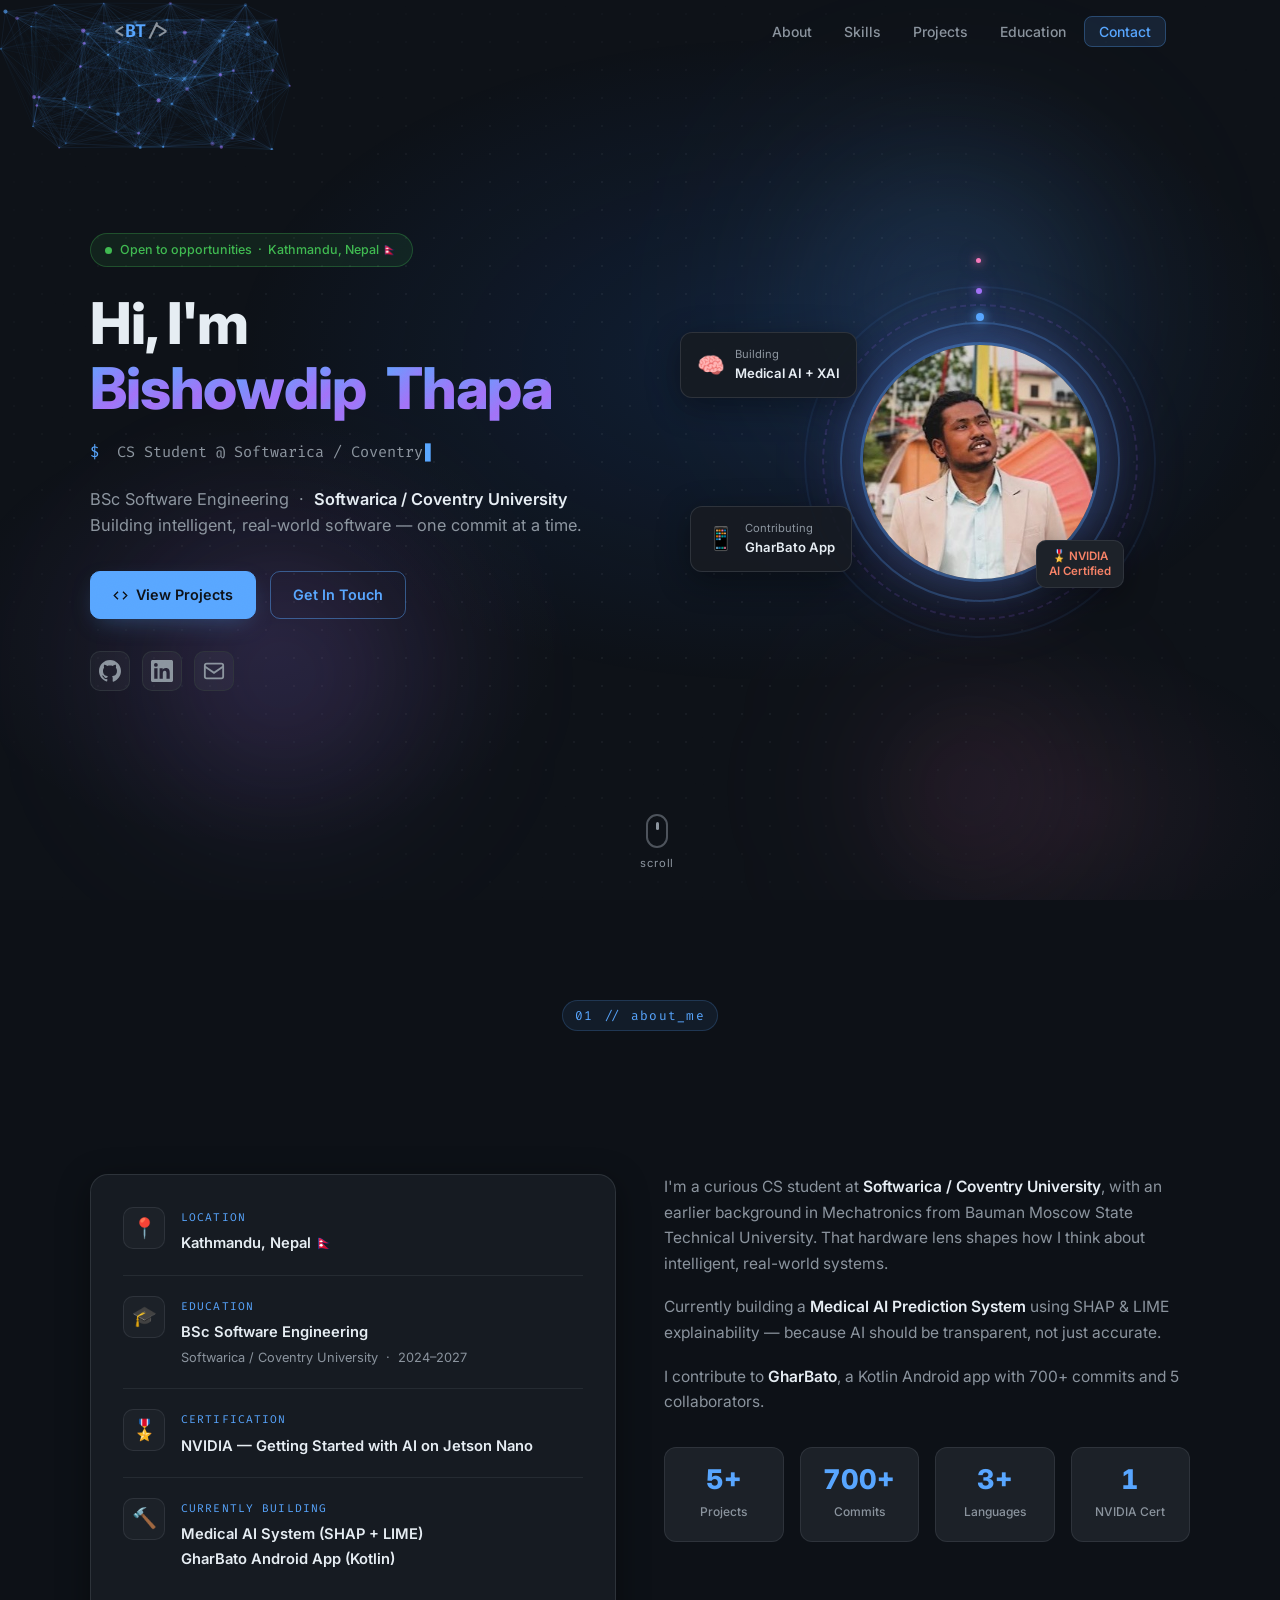
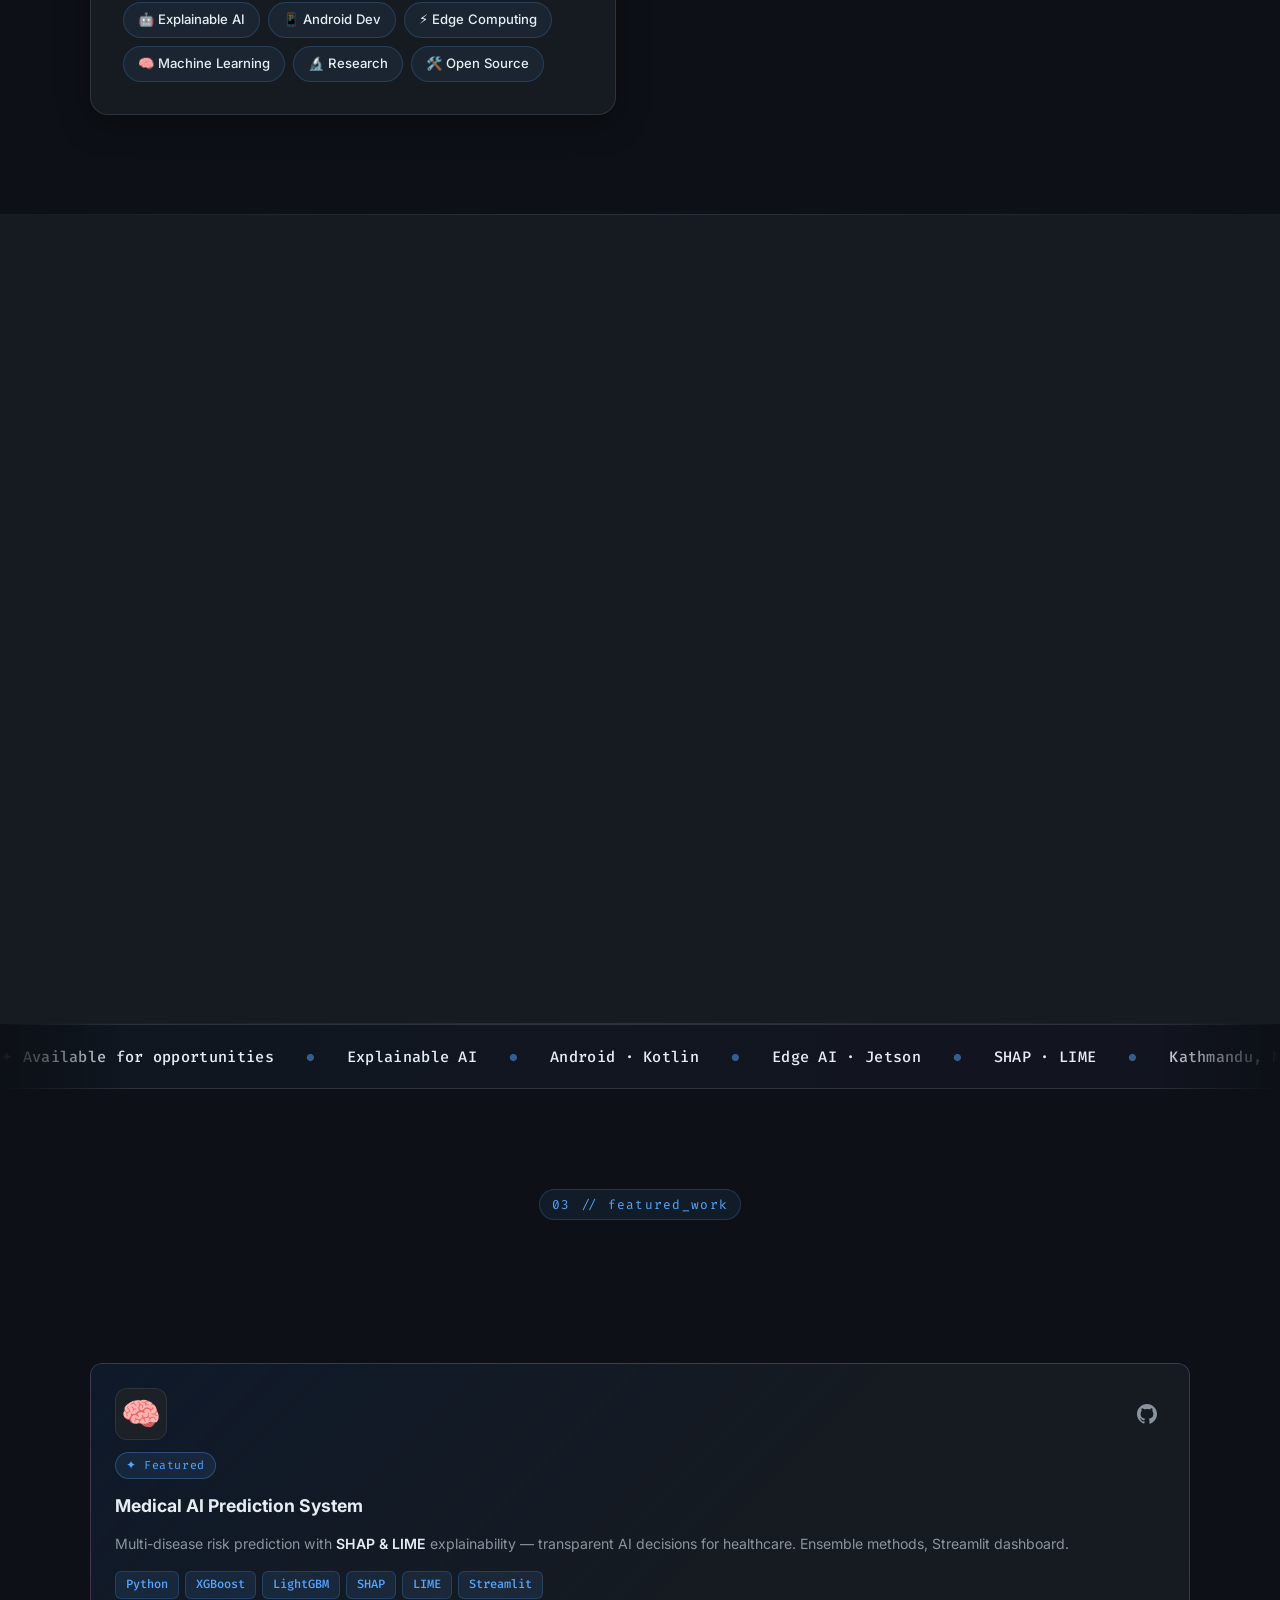
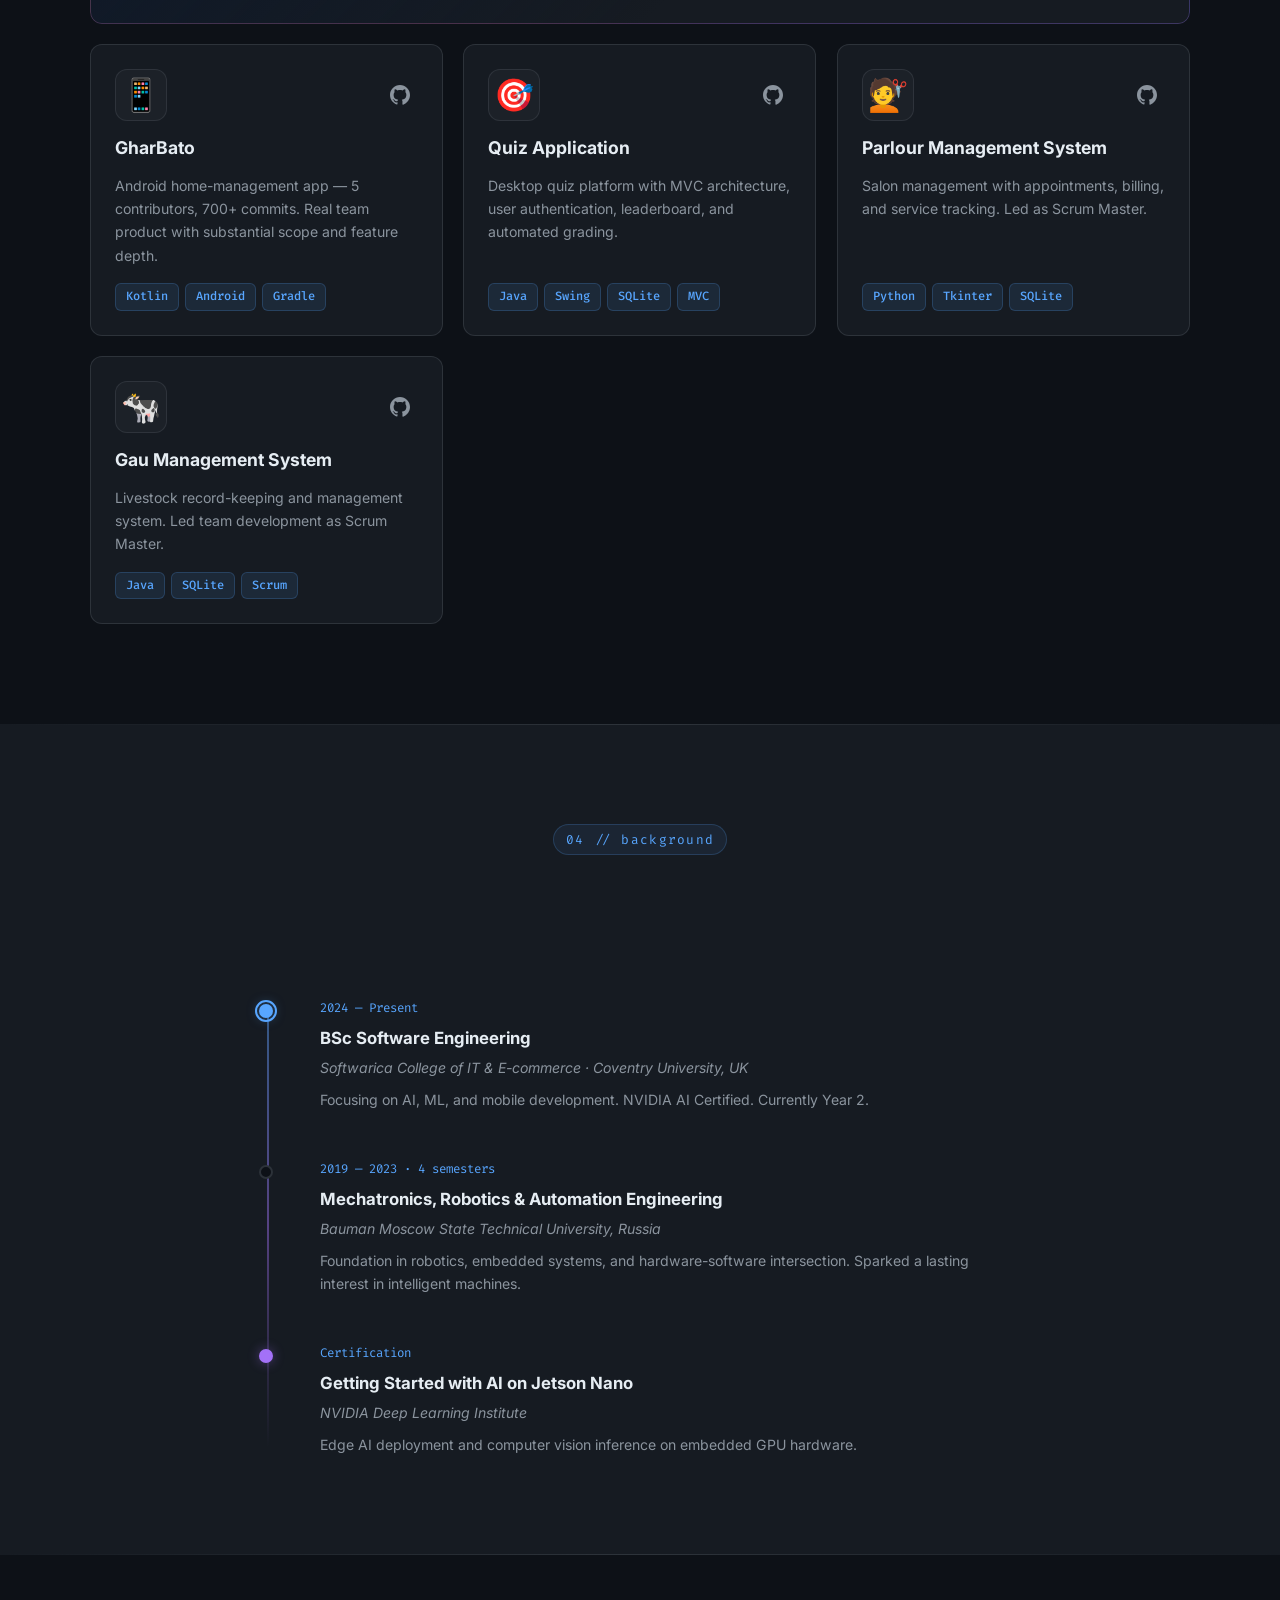
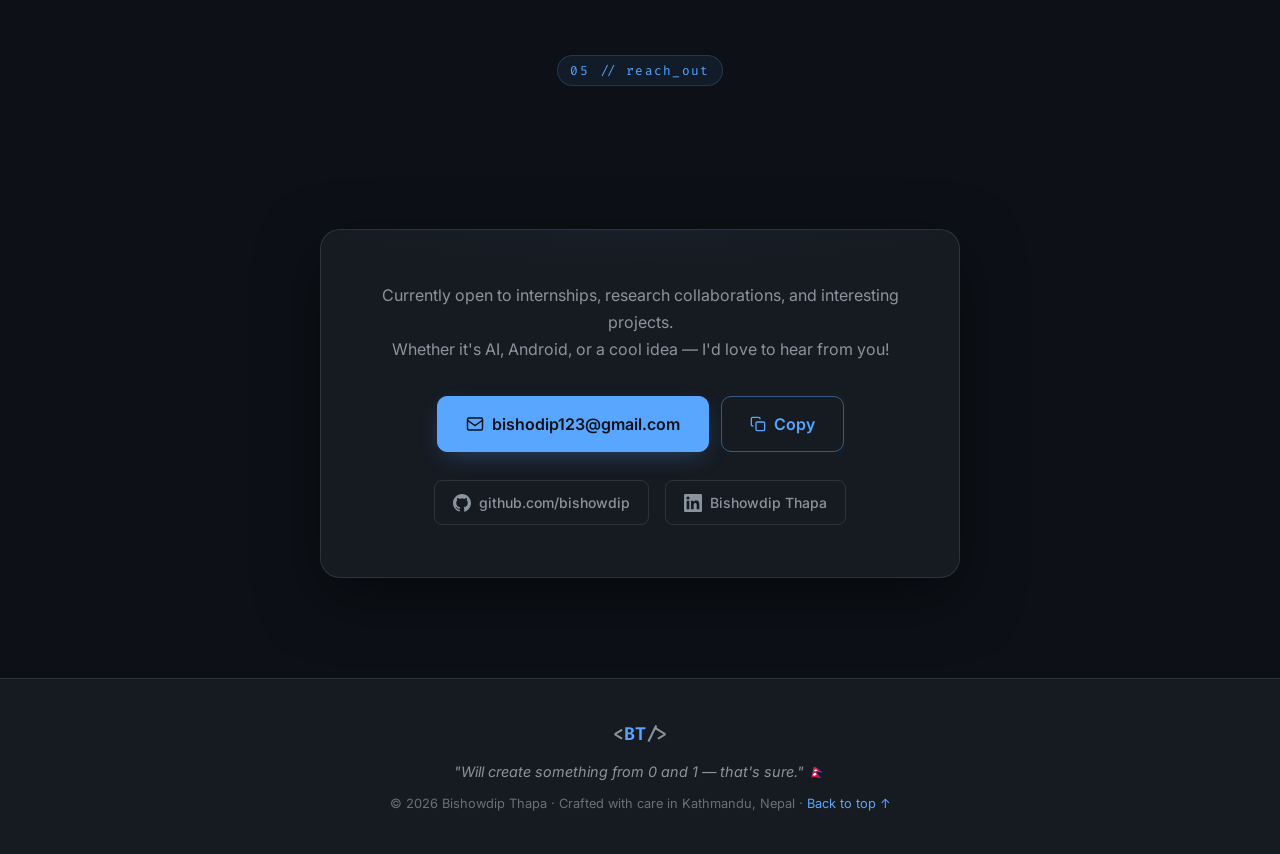
==== commit d3f5548d: "polished" ====
--- a/index.html
+++ b/index.html
@@ -65,6 +65,9 @@
   <!-- Grain overlay for depth -->
   <div class="grain" aria-hidden="true"></div>
 
+  <!-- Cursor-following spotlight -->
+  <div class="spotlight" aria-hidden="true"></div>
+
   <!-- ── Navbar ── -->
   <nav id="nav">
     <div class="nav-inner">
@@ -84,6 +87,11 @@
 
   <!-- ══════════════════ HERO ══════════════════ -->
   <section id="hero" aria-label="Introduction">
+    <!-- Animated background layers -->
+    <div class="hero-grid" aria-hidden="true"></div>
+    <div class="blob blob-1" aria-hidden="true"></div>
+    <div class="blob blob-2" aria-hidden="true"></div>
+    <div class="blob blob-3" aria-hidden="true"></div>
     <canvas id="canvas" aria-hidden="true"></canvas>
     <div class="hero-inner">
 
@@ -95,8 +103,8 @@
         </div>
 
         <h1>
-          Hi, I'm<br>
-          <span class="name-grad">Bishowdip Thapa</span>
+          <span class="hi-line">Hi, I'm</span><br>
+          <span class="name-grad" data-text="Bishowdip Thapa" data-split>Bishowdip Thapa</span>
         </h1>
 
         <p class="role-line" aria-live="polite">
@@ -131,10 +139,16 @@
 
       <!-- Right: Visual -->
       <div class="hero-right">
-        <div class="pic-wrap">
+        <div class="pic-wrap" data-parallax>
           <div class="ring r1" aria-hidden="true"></div>
           <div class="ring r2" aria-hidden="true"></div>
           <div class="ring r3" aria-hidden="true"></div>
+          <!-- Orbital particles -->
+          <div class="orbit orbit-1" aria-hidden="true"><span class="orb"></span></div>
+          <div class="orbit orbit-2" aria-hidden="true"><span class="orb"></span></div>
+          <div class="orbit orbit-3" aria-hidden="true"><span class="orb"></span></div>
+          <!-- Aura -->
+          <div class="pic-aura" aria-hidden="true"></div>
           <img src="bishowdip.jpg" alt="Portrait of Bishowdip Thapa" class="pic" width="240" height="240" fetchpriority="high" decoding="async" />
           <div class="pic-badge" aria-label="NVIDIA AI Certified">🎖️ NVIDIA<br>AI Certified</div>
         </div>
@@ -166,7 +180,7 @@
   <!-- ══════════════════ ABOUT ══════════════════ -->
   <section id="about" class="sec">
     <div class="inner">
-      <div class="sec-head reveal">
+      <div class="sec-head reveal" data-split-head>
         <span class="sec-tag">01 // about_me</span>
         <h2>Who Am I?</h2>
       </div>
@@ -262,7 +276,7 @@
   <!-- ══════════════════ SKILLS ══════════════════ -->
   <section id="skills" class="sec alt">
     <div class="inner">
-      <div class="sec-head reveal">
+      <div class="sec-head reveal" data-split-head>
         <span class="sec-tag">02 // tech_stack</span>
         <h2>Skills &amp; Tools</h2>
       </div>
@@ -356,10 +370,45 @@
     </div>
   </section>
 
+  <!-- ══════════════════ MARQUEE DIVIDER ══════════════════ -->
+  <div class="marquee" aria-hidden="true">
+    <div class="marquee-track">
+      <span class="mq-item">✦ Available for opportunities</span>
+      <span class="mq-dot">●</span>
+      <span class="mq-item">Explainable AI</span>
+      <span class="mq-dot">●</span>
+      <span class="mq-item">Android · Kotlin</span>
+      <span class="mq-dot">●</span>
+      <span class="mq-item">Edge AI · Jetson</span>
+      <span class="mq-dot">●</span>
+      <span class="mq-item">SHAP · LIME</span>
+      <span class="mq-dot">●</span>
+      <span class="mq-item">Kathmandu, Nepal 🇳🇵</span>
+      <span class="mq-dot">●</span>
+      <span class="mq-item">Let's build something</span>
+      <span class="mq-dot">●</span>
+      <!-- duplicate for seamless loop -->
+      <span class="mq-item">✦ Available for opportunities</span>
+      <span class="mq-dot">●</span>
+      <span class="mq-item">Explainable AI</span>
+      <span class="mq-dot">●</span>
+      <span class="mq-item">Android · Kotlin</span>
+      <span class="mq-dot">●</span>
+      <span class="mq-item">Edge AI · Jetson</span>
+      <span class="mq-dot">●</span>
+      <span class="mq-item">SHAP · LIME</span>
+      <span class="mq-dot">●</span>
+      <span class="mq-item">Kathmandu, Nepal 🇳🇵</span>
+      <span class="mq-dot">●</span>
+      <span class="mq-item">Let's build something</span>
+      <span class="mq-dot">●</span>
+    </div>
+  </div>
+
   <!-- ══════════════════ PROJECTS ══════════════════ -->
   <section id="projects" class="sec">
     <div class="inner">
-      <div class="sec-head reveal">
+      <div class="sec-head reveal" data-split-head>
         <span class="sec-tag">03 // featured_work</span>
         <h2>Projects</h2>
       </div>
@@ -436,7 +485,7 @@
   <!-- ══════════════════ EDUCATION ══════════════════ -->
   <section id="education" class="sec alt">
     <div class="inner">
-      <div class="sec-head reveal">
+      <div class="sec-head reveal" data-split-head>
         <span class="sec-tag">04 // background</span>
         <h2>Education &amp; Journey</h2>
       </div>
@@ -480,7 +529,7 @@
   <!-- ══════════════════ CONTACT ══════════════════ -->
   <section id="contact" class="sec">
     <div class="inner">
-      <div class="sec-head reveal">
+      <div class="sec-head reveal" data-split-head>
         <span class="sec-tag">05 // reach_out</span>
         <h2>Let's Connect</h2>
       </div>
--- a/style.css
+++ b/style.css
@@ -1133,6 +1133,386 @@
   .sec-head { margin-bottom: 48px; }
 }
 
+/* ═══════════════════════════════════════════════════════
+   ▓▓▓▓▓  LAYER 2 — EXTRAORDINARY CINEMATIC DETAILS  ▓▓▓▓▓
+   Cursor spotlight · Animated grid · Morphing blobs ·
+   Split-letter entrance · Word-stagger headings ·
+   Marquee · Orbital dots · Glitch hover · Parallax
+   ═══════════════════════════════════════════════════════ */
+
+/* ── Cursor-following spotlight ── */
+.spotlight {
+  --mx: 50%;
+  --my: 50%;
+  position: fixed;
+  inset: 0;
+  pointer-events: none;
+  z-index: 1;
+  background: radial-gradient(
+    600px circle at var(--mx) var(--my),
+    rgba(88, 166, 255, 0.09),
+    rgba(163, 113, 247, 0.05) 30%,
+    transparent 55%
+  );
+  mix-blend-mode: screen;
+  opacity: 0;
+  transition: opacity 0.4s var(--ease);
+}
+body.cursor-active .spotlight { opacity: 1; }
+
+/* ── Animated dotted grid in hero ── */
+.hero-grid {
+  position: absolute;
+  inset: 0;
+  z-index: 0;
+  pointer-events: none;
+  background-image:
+    radial-gradient(circle, rgba(139, 148, 158, 0.15) 1px, transparent 1.2px);
+  background-size: 28px 28px;
+  background-position: 0 0;
+  mask-image: radial-gradient(ellipse 75% 70% at 50% 50%, #000 40%, transparent 90%);
+  -webkit-mask-image: radial-gradient(ellipse 75% 70% at 50% 50%, #000 40%, transparent 90%);
+  animation: gridDrift 24s linear infinite;
+  opacity: 0.6;
+}
+@keyframes gridDrift {
+  to { background-position: 28px 28px; }
+}
+
+/* ── Morphing gradient blobs (hero) ── */
+.blob {
+  position: absolute;
+  border-radius: 50%;
+  filter: blur(70px);
+  opacity: 0.42;
+  pointer-events: none;
+  z-index: 0;
+  will-change: transform, border-radius;
+  mix-blend-mode: screen;
+}
+.blob-1 {
+  width: 420px; height: 420px;
+  top: 10%; left: 58%;
+  background: radial-gradient(circle, rgba(88,166,255,0.55), transparent 70%);
+  animation: blobMorph1 18s ease-in-out infinite alternate;
+}
+.blob-2 {
+  width: 360px; height: 360px;
+  top: 55%; left: 8%;
+  background: radial-gradient(circle, rgba(163,113,247,0.5), transparent 70%);
+  animation: blobMorph2 22s ease-in-out infinite alternate;
+}
+.blob-3 {
+  width: 280px; height: 280px;
+  top: 72%; left: 65%;
+  background: radial-gradient(circle, rgba(247,120,186,0.32), transparent 70%);
+  animation: blobMorph3 20s ease-in-out infinite alternate;
+}
+@keyframes blobMorph1 {
+  0%   { border-radius: 42% 58% 70% 30% / 45% 45% 55% 55%; transform: translate(0, 0) rotate(0deg) scale(1); }
+  50%  { border-radius: 70% 30% 46% 54% / 30% 60% 40% 70%; transform: translate(-40px, 30px) rotate(30deg) scale(1.08); }
+  100% { border-radius: 38% 62% 55% 45% / 55% 40% 60% 45%; transform: translate(30px, -20px) rotate(-15deg) scale(0.95); }
+}
+@keyframes blobMorph2 {
+  0%   { border-radius: 60% 40% 42% 58% / 60% 42% 58% 40%; transform: translate(0, 0) rotate(0deg) scale(1); }
+  50%  { border-radius: 40% 60% 68% 32% / 45% 55% 45% 55%; transform: translate(50px, -40px) rotate(-25deg) scale(1.12); }
+  100% { border-radius: 55% 45% 50% 50% / 40% 65% 35% 60%; transform: translate(-30px, 40px) rotate(20deg) scale(0.92); }
+}
+@keyframes blobMorph3 {
+  0%   { border-radius: 45% 55% 60% 40% / 50% 50% 50% 50%; transform: translate(0, 0) scale(1); }
+  50%  { border-radius: 65% 35% 40% 60% / 35% 65% 35% 65%; transform: translate(-30px, -30px) scale(1.15); }
+  100% { border-radius: 50% 50% 55% 45% / 60% 40% 60% 40%; transform: translate(40px, 20px) scale(0.88); }
+}
+
+/* ── Split-letter hero name ── */
+.name-grad { display: inline-block; }
+.name-grad .chr {
+  display: inline-block;
+  opacity: 0;
+  transform: translateY(40px) rotateX(-60deg);
+  transform-origin: 50% 100%;
+  animation: letterDrop 0.72s cubic-bezier(0.22, 1.2, 0.36, 1) forwards;
+  animation-delay: var(--d, 0s);
+  will-change: transform, opacity;
+  /* Inherit parent's clipped gradient so each letter is painted */
+  background: linear-gradient(135deg, var(--blue) 0%, var(--purple) 50%, var(--blue) 100%);
+  background-size: 200%;
+  background-position: inherit;
+  -webkit-background-clip: text;
+          background-clip: text;
+  -webkit-text-fill-color: transparent;
+          color: transparent;
+}
+.name-grad .chr.sp { width: 0.35em; background: none; }
+@keyframes letterDrop {
+  0%   { opacity: 0; transform: translateY(40px) rotateX(-60deg); filter: blur(4px); }
+  60%  { opacity: 1; filter: blur(0); }
+  100% { opacity: 1; transform: translateY(0) rotateX(0); filter: blur(0); }
+}
+
+/* Glitch hover on name */
+.name-grad[data-text] {
+  position: relative;
+  cursor: default;
+}
+.name-grad[data-text]::before,
+.name-grad[data-text]::after {
+  content: attr(data-text);
+  position: absolute;
+  inset: 0;
+  pointer-events: none;
+  opacity: 0;
+  -webkit-background-clip: text;
+  background-clip: text;
+  -webkit-text-fill-color: transparent;
+  transition: opacity 0.2s var(--ease);
+}
+.name-grad[data-text]::before {
+  background: linear-gradient(135deg, #ff4d7e, #58a6ff);
+  transform: translate(-2px, 0);
+  clip-path: polygon(0 0, 100% 0, 100% 45%, 0 45%);
+}
+.name-grad[data-text]::after {
+  background: linear-gradient(135deg, #58a6ff, #3fb950);
+  transform: translate(2px, 0);
+  clip-path: polygon(0 55%, 100% 55%, 100% 100%, 0 100%);
+}
+.name-grad:hover::before,
+.name-grad:hover::after { opacity: 1; animation: glitch 0.55s steps(2, end) infinite; }
+.name-grad:hover::after  { animation-delay: 0.05s; animation-direction: reverse; }
+@keyframes glitch {
+  0%   { transform: translate(-2px, 0); }
+  25%  { transform: translate(2px, -1px); }
+  50%  { transform: translate(-1px, 1px); }
+  75%  { transform: translate(1px, 0); }
+  100% { transform: translate(-2px, 0); }
+}
+
+/* ── Hi, I'm line fade ── */
+.hi-line {
+  display: inline-block;
+  opacity: 0;
+  transform: translateY(12px);
+  animation: fadeUpTiny 0.6s var(--ease) 0.05s forwards;
+}
+@keyframes fadeUpTiny {
+  to { opacity: 1; transform: translateY(0); }
+}
+
+/* ── Word-stagger section headings ── */
+.sec-head h2 .word {
+  display: inline-block;
+  margin-right: 0.24em;
+  opacity: 0;
+  transform: translateY(28px) rotate(3deg);
+  filter: blur(6px);
+  transition: opacity 0.7s var(--ease), transform 0.8s var(--ease), filter 0.7s var(--ease);
+  transition-delay: calc(var(--i, 0) * 90ms + 120ms);
+}
+.sec-head h2 .word:last-child { margin-right: 0; }
+.sec-head.visible h2 .word {
+  opacity: 1;
+  transform: translateY(0) rotate(0);
+  filter: blur(0);
+}
+.sec-head .sec-tag {
+  opacity: 0;
+  transform: translateY(-8px) scale(0.9);
+  transition: opacity 0.55s var(--ease), transform 0.55s var(--ease);
+}
+.sec-head.visible .sec-tag {
+  opacity: 1;
+  transform: translateY(0) scale(1);
+}
+
+/* ── Orbital particles around profile ── */
+.orbit {
+  position: absolute;
+  top: 50%; left: 50%;
+  border-radius: 50%;
+  pointer-events: none;
+  z-index: 1;
+}
+.orbit .orb {
+  position: absolute;
+  top: -4px; left: 50%;
+  width: 8px; height: 8px;
+  margin-left: -4px;
+  border-radius: 50%;
+  background: var(--blue);
+  box-shadow: 0 0 10px var(--blue), 0 0 20px rgba(88, 166, 255, 0.6);
+}
+.orbit-1 {
+  width: 290px; height: 290px;
+  margin: -145px 0 0 -145px;
+  animation: orbitSpin 7s linear infinite;
+}
+.orbit-2 {
+  width: 340px; height: 340px;
+  margin: -170px 0 0 -170px;
+  animation: orbitSpin 11s linear infinite reverse;
+}
+.orbit-2 .orb { background: var(--purple); box-shadow: 0 0 10px var(--purple), 0 0 20px rgba(163, 113, 247, 0.6); width: 6px; height: 6px; }
+.orbit-3 {
+  width: 400px; height: 400px;
+  margin: -200px 0 0 -200px;
+  animation: orbitSpin 16s linear infinite;
+}
+.orbit-3 .orb { background: var(--pink); box-shadow: 0 0 8px var(--pink), 0 0 18px rgba(247, 120, 186, 0.5); width: 5px; height: 5px; }
+@keyframes orbitSpin { to { transform: rotate(360deg); } }
+
+/* ── Pic aura (pulsing glow behind photo) ── */
+.pic-aura {
+  position: absolute;
+  inset: -80px;
+  border-radius: 50%;
+  background: radial-gradient(circle at center, rgba(88,166,255,0.3) 0%, rgba(163,113,247,0.12) 35%, transparent 65%);
+  filter: blur(20px);
+  z-index: 0;
+  animation: auraPulse 4s ease-in-out infinite;
+}
+@keyframes auraPulse {
+  0%, 100% { transform: scale(1); opacity: 0.9; }
+  50%      { transform: scale(1.12); opacity: 1; }
+}
+
+/* ── Tech-stack marquee strip ── */
+.marquee {
+  position: relative;
+  overflow: hidden;
+  border-top: 1px solid var(--border);
+  border-bottom: 1px solid var(--border);
+  background: linear-gradient(90deg, rgba(88,166,255,0.04), rgba(163,113,247,0.04));
+  padding: 18px 0;
+  mask-image: linear-gradient(90deg, transparent, #000 10%, #000 90%, transparent);
+  -webkit-mask-image: linear-gradient(90deg, transparent, #000 10%, #000 90%, transparent);
+}
+.marquee-track {
+  display: inline-flex;
+  align-items: center;
+  gap: 32px;
+  white-space: nowrap;
+  animation: mqScroll 38s linear infinite;
+  will-change: transform;
+}
+.marquee:hover .marquee-track { animation-play-state: paused; }
+.mq-item {
+  font-family: var(--mono);
+  font-size: 0.95rem;
+  font-weight: 500;
+  color: var(--text);
+  letter-spacing: 0.02em;
+  transition: color 0.3s var(--ease);
+}
+.mq-item:hover { color: var(--blue); }
+.mq-dot {
+  color: var(--blue);
+  font-size: 0.6rem;
+  opacity: 0.5;
+}
+@keyframes mqScroll {
+  from { transform: translateX(0); }
+  to   { transform: translateX(-50%); }
+}
+
+/* ── Section card "shine" effect on hover (project cards, stats) ── */
+.proj-card {
+  --mx: 50%;
+  --my: 50%;
+}
+.proj-card::after {
+  content: '';
+  position: absolute;
+  inset: 0;
+  border-radius: inherit;
+  background: radial-gradient(
+    280px circle at var(--mx) var(--my),
+    rgba(88, 166, 255, 0.1),
+    transparent 50%
+  );
+  opacity: 0;
+  transition: opacity 0.3s var(--ease);
+  pointer-events: none;
+  z-index: 0;
+}
+.proj-card:hover::after { opacity: 1; }
+.proj-card > * { position: relative; z-index: 1; }
+
+/* ── Staggered skill chip entrance ── */
+.sg.visible .chip {
+  animation: chipPop 0.5s cubic-bezier(0.22, 1.2, 0.36, 1) backwards;
+  animation-delay: calc(var(--chip-i, 0) * 45ms);
+}
+@keyframes chipPop {
+  from { opacity: 0; transform: translateY(10px) scale(0.92); }
+  to   { opacity: 1; transform: translateY(0) scale(1); }
+}
+
+/* ── Timeline line draw-in on reveal ── */
+.timeline::before {
+  transform-origin: top;
+  transform: scaleY(0);
+  transition: transform 1.2s var(--ease) 0.2s;
+}
+.timeline.drawn::before { transform: scaleY(1); }
+
+/* ── Project card tag cascade on hover ── */
+.proj-card:hover .tags span {
+  animation: tagBounce 0.5s var(--ease) backwards;
+}
+.proj-card:hover .tags span:nth-child(1) { animation-delay: 0ms; }
+.proj-card:hover .tags span:nth-child(2) { animation-delay: 50ms; }
+.proj-card:hover .tags span:nth-child(3) { animation-delay: 100ms; }
+.proj-card:hover .tags span:nth-child(4) { animation-delay: 150ms; }
+.proj-card:hover .tags span:nth-child(5) { animation-delay: 200ms; }
+.proj-card:hover .tags span:nth-child(6) { animation-delay: 250ms; }
+@keyframes tagBounce {
+  0%   { transform: translateY(0); }
+  50%  { transform: translateY(-4px); }
+  100% { transform: translateY(0); }
+}
+
+/* ── Scroll-linked parallax helper (JS drives transform directly) ── */
+[data-parallax] {
+  will-change: transform;
+}
+
+/* ── Page load: subtle overlay flash ── */
+@keyframes pageIn {
+  from { opacity: 0; }
+  to   { opacity: 1; }
+}
+#nav, .hero-inner { animation: pageIn 0.6s var(--ease) both; }
+#nav { animation-delay: 0.05s; }
+
+/* ── Animated underline on social icons ── */
+.socials .soc::after {
+  content: '';
+  position: absolute;
+  bottom: -6px; left: 50%;
+  width: 6px; height: 6px;
+  background: var(--blue);
+  border-radius: 50%;
+  opacity: 0;
+  transform: translateX(-50%) scale(0);
+  transition: opacity 0.25s var(--ease), transform 0.3s var(--ease);
+}
+.socials .soc { position: relative; }
+.socials .soc:hover::after { opacity: 1; transform: translateX(-50%) scale(1); }
+
+/* ── Responsive adjustments for new pieces ── */
+@media (max-width: 768px) {
+  .hero-grid { background-size: 22px 22px; }
+  .blob-1 { width: 280px; height: 280px; }
+  .blob-2 { width: 240px; height: 240px; }
+  .blob-3 { display: none; }
+  .orbit-3 { display: none; }
+  .spotlight { display: none; }
+  .marquee { padding: 14px 0; }
+  .mq-item { font-size: 0.85rem; }
+  .marquee-track { gap: 22px; }
+}
+
 /* ══════════════════ REDUCED MOTION ══════════════════ */
 @media (prefers-reduced-motion: reduce) {
   *, *::before, *::after {
@@ -1142,10 +1522,17 @@
     scroll-behavior: auto !important;
   }
   .reveal, .reveal-r { opacity: 1; transform: none; }
-  #canvas { display: none; }
+  #canvas, .spotlight, .hero-grid, .blob, .orbit, .pic-aura { display: none !important; }
   .ring, .pulse-dot, .caret, .pic-badge, .name-grad { animation: none !important; }
   .tl-dot.active::after { display: none; }
   .proj-card.featured::before { animation: none; }
+  .name-grad .chr { opacity: 1; transform: none; }
+  .sec-head h2 .word { opacity: 1; transform: none; filter: none; }
+  .sec-head .sec-tag { opacity: 1; transform: none; }
+  .marquee-track { animation: none !important; }
+  .timeline::before { transform: scaleY(1) !important; }
+  .sg.visible .chip { animation: none !important; }
+  .name-grad[data-text]::before, .name-grad[data-text]::after { display: none; }
 }
 
 /* ══════════════════ PRINT ══════════════════ */
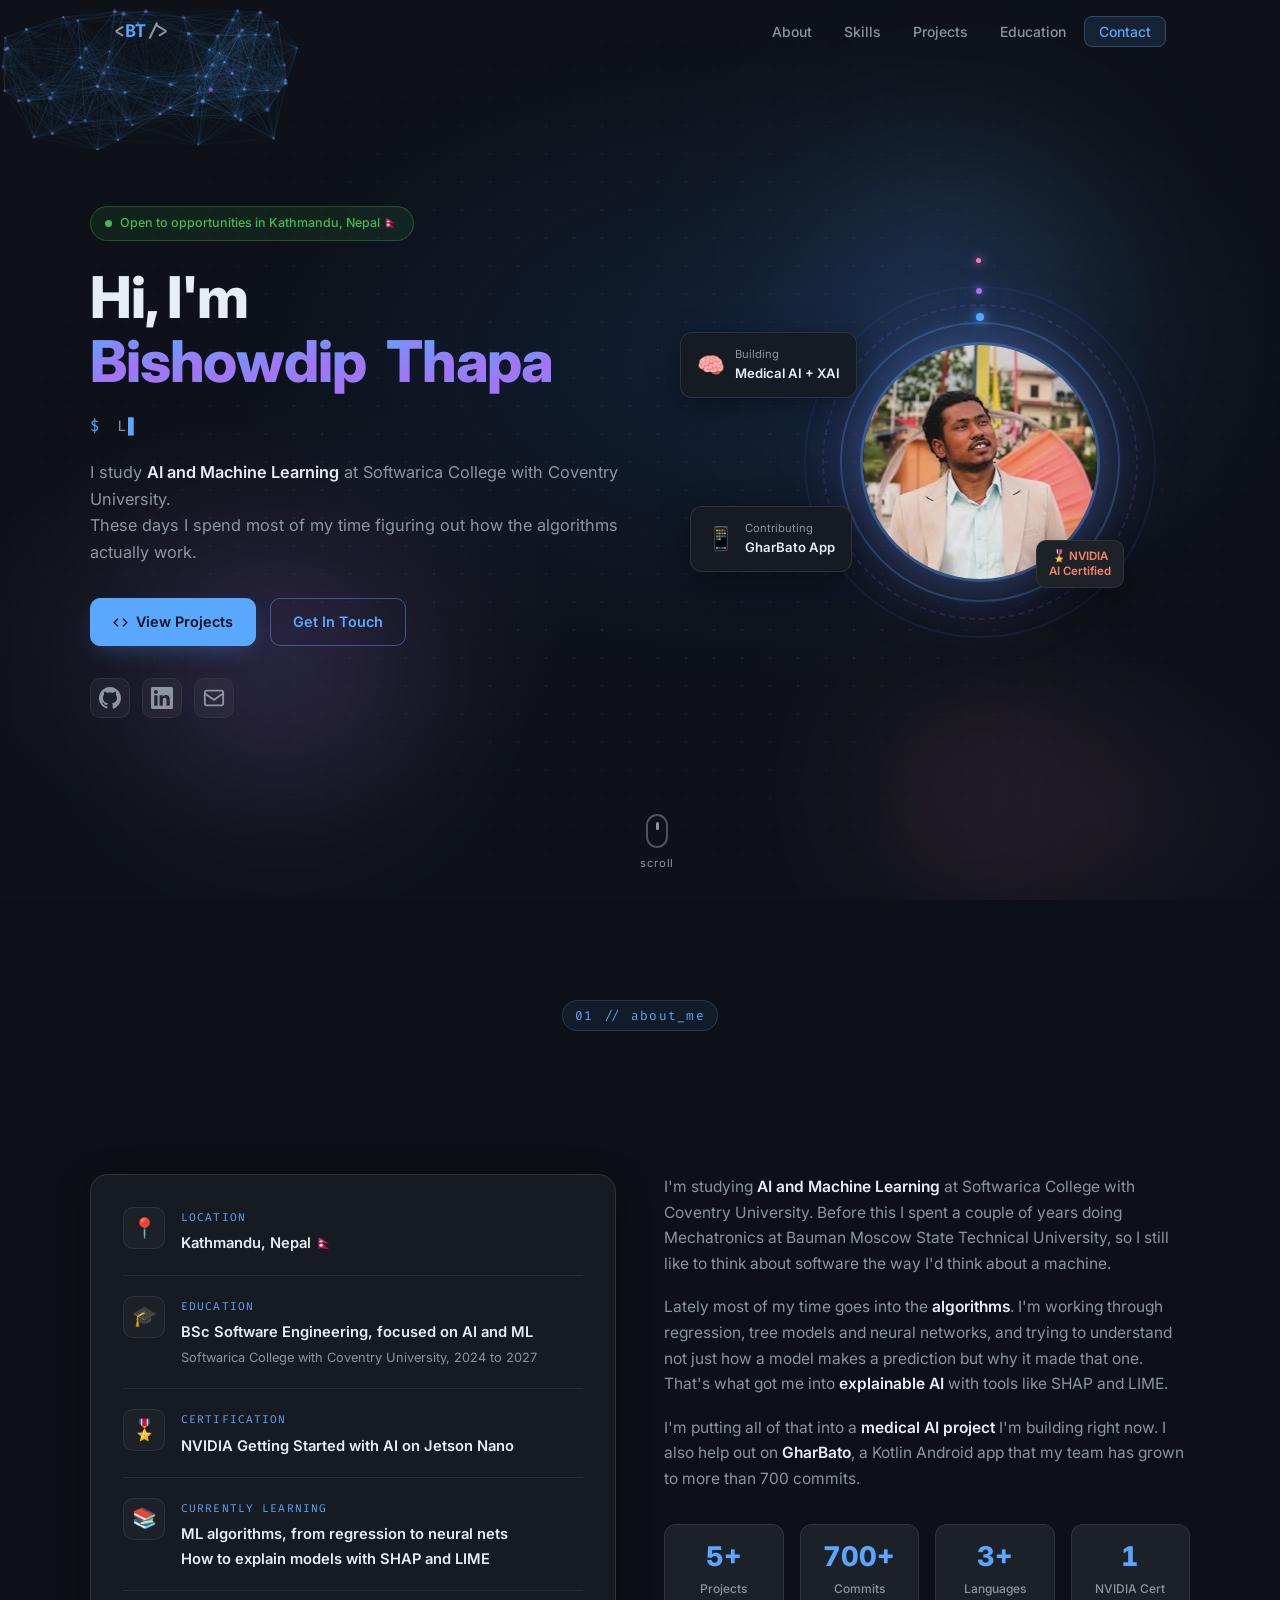
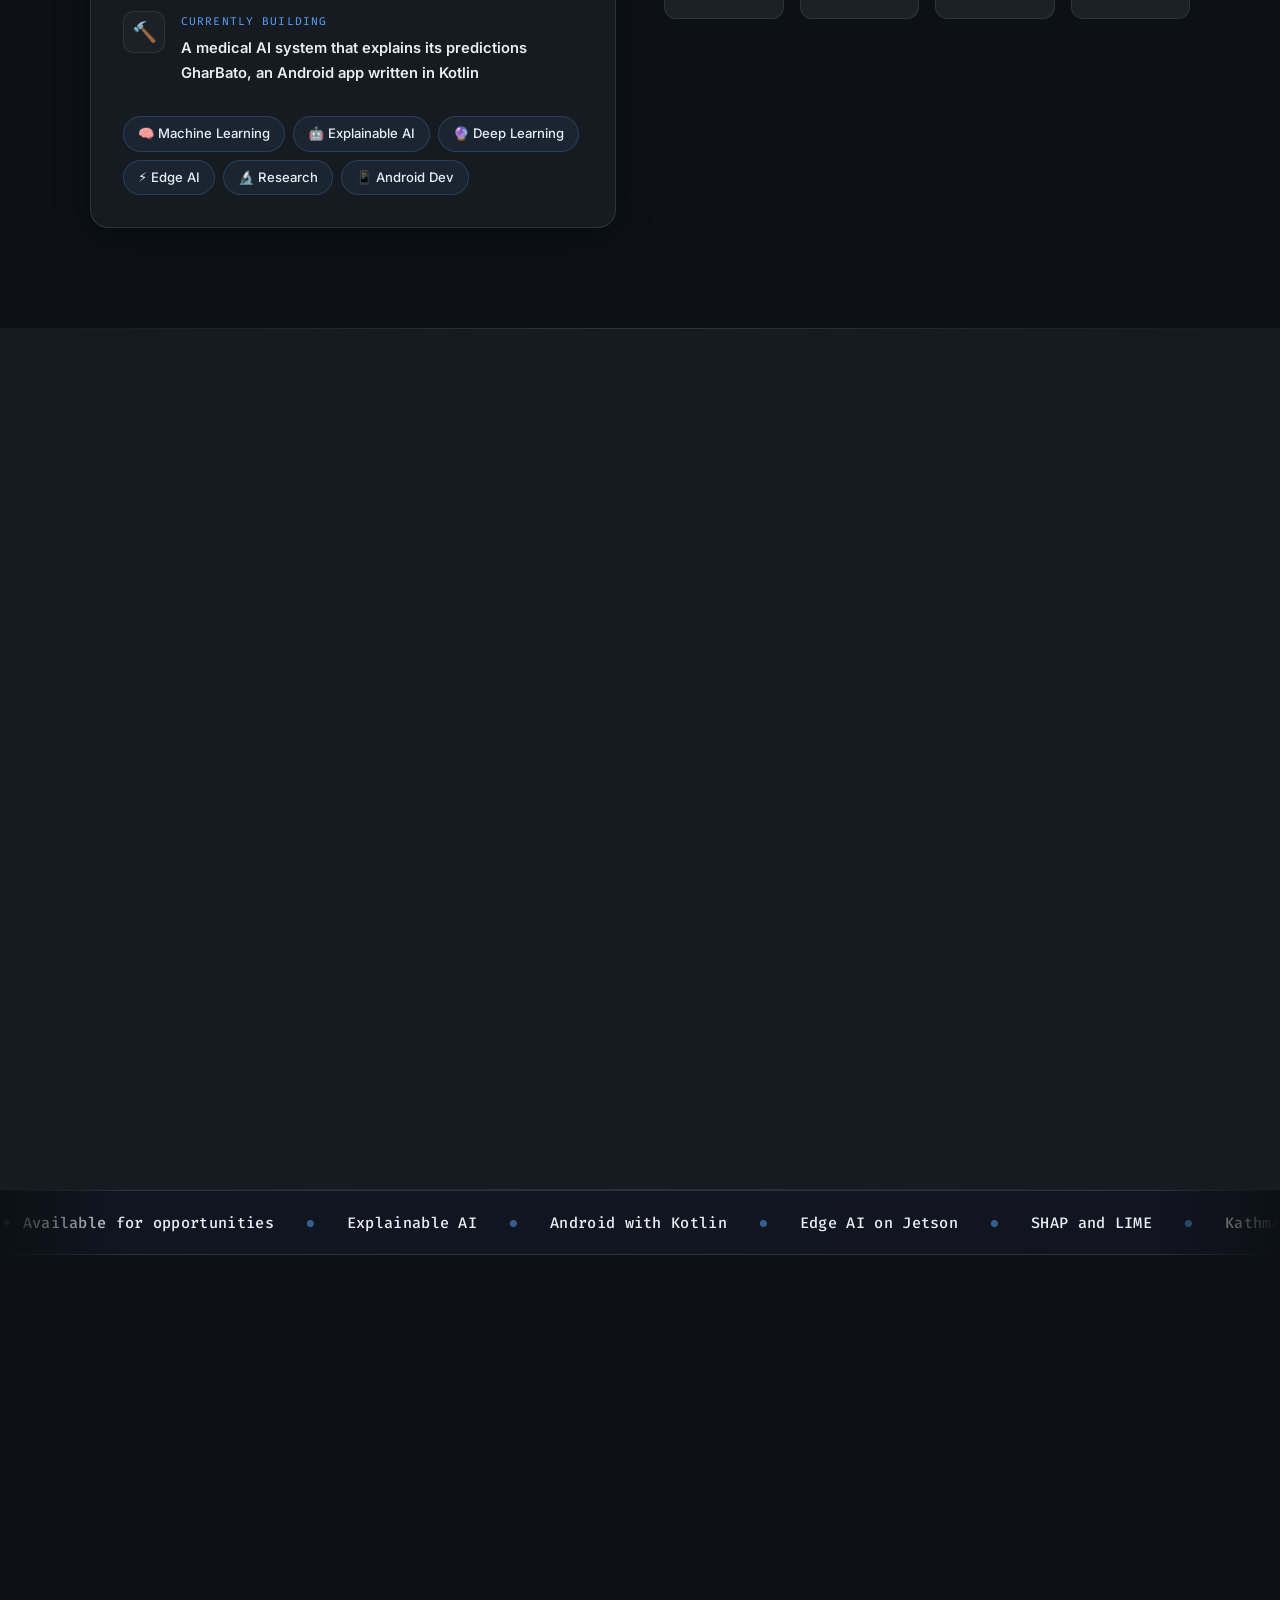
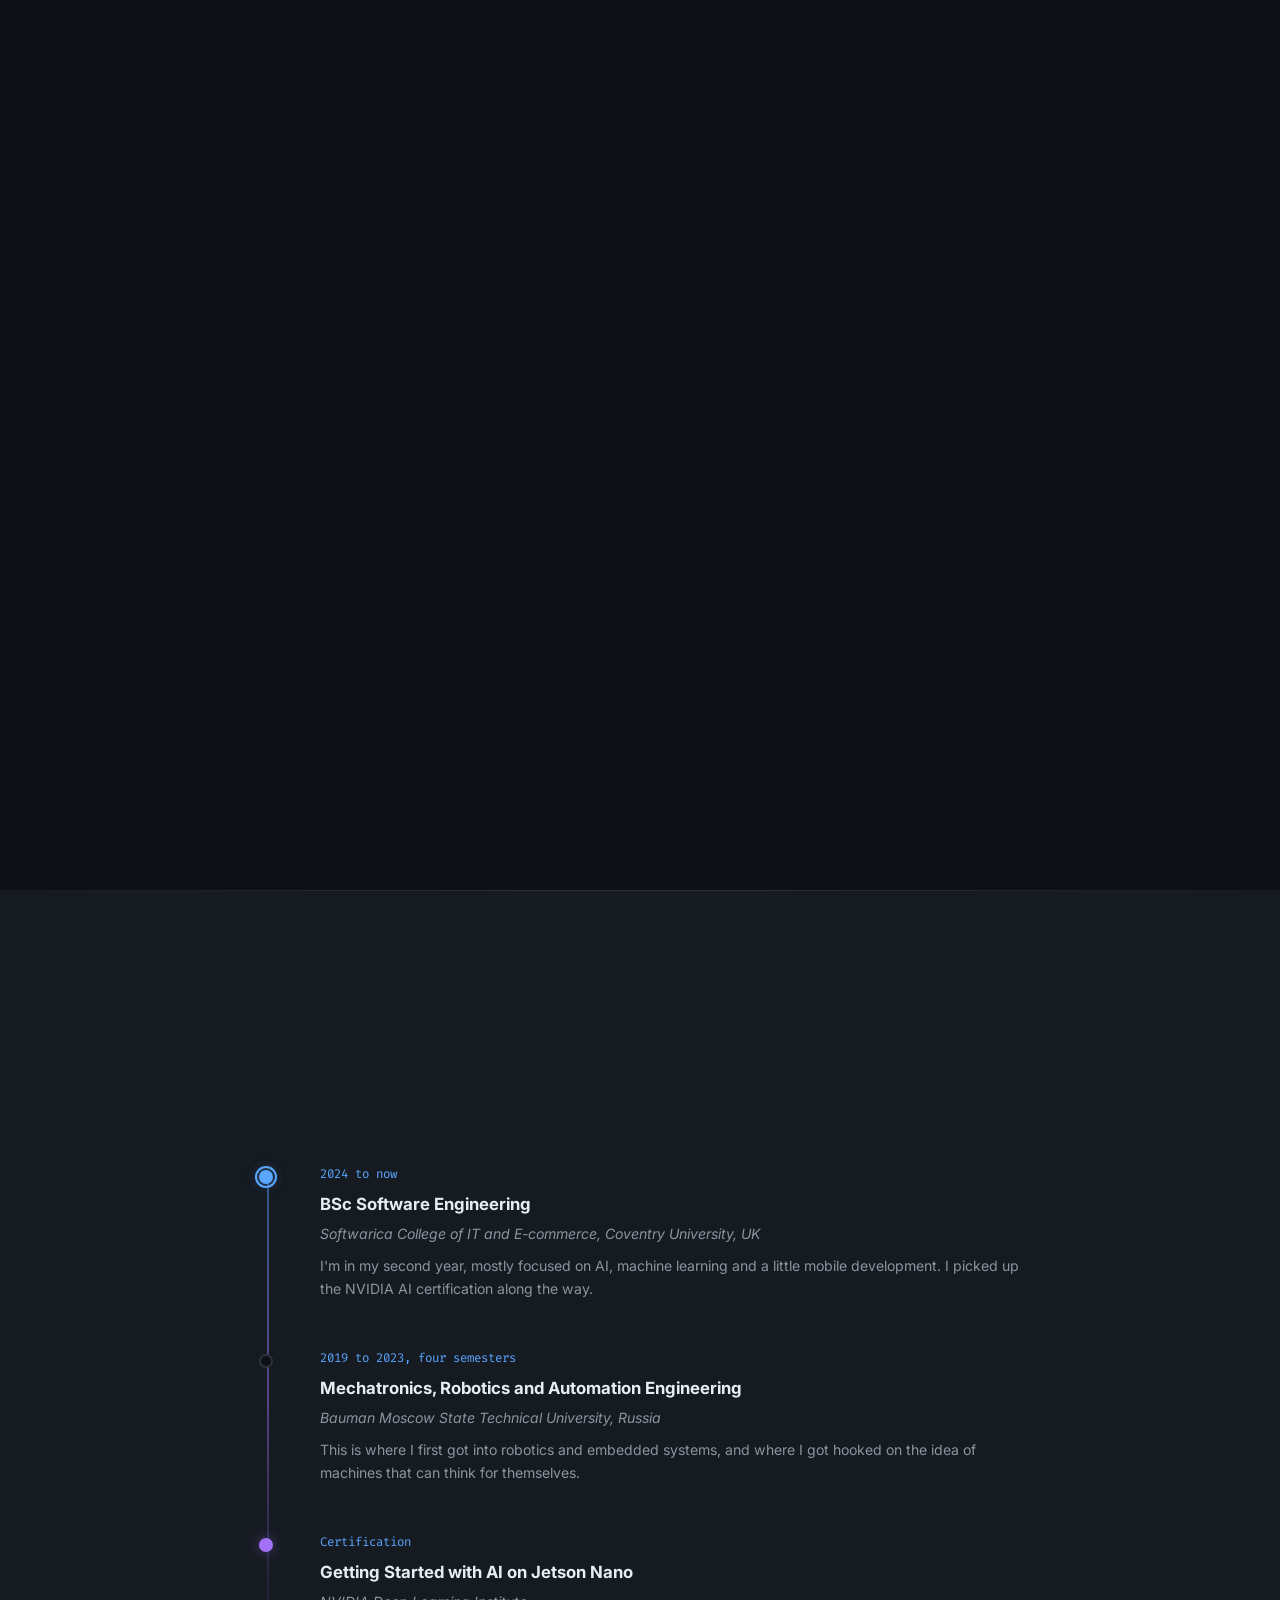
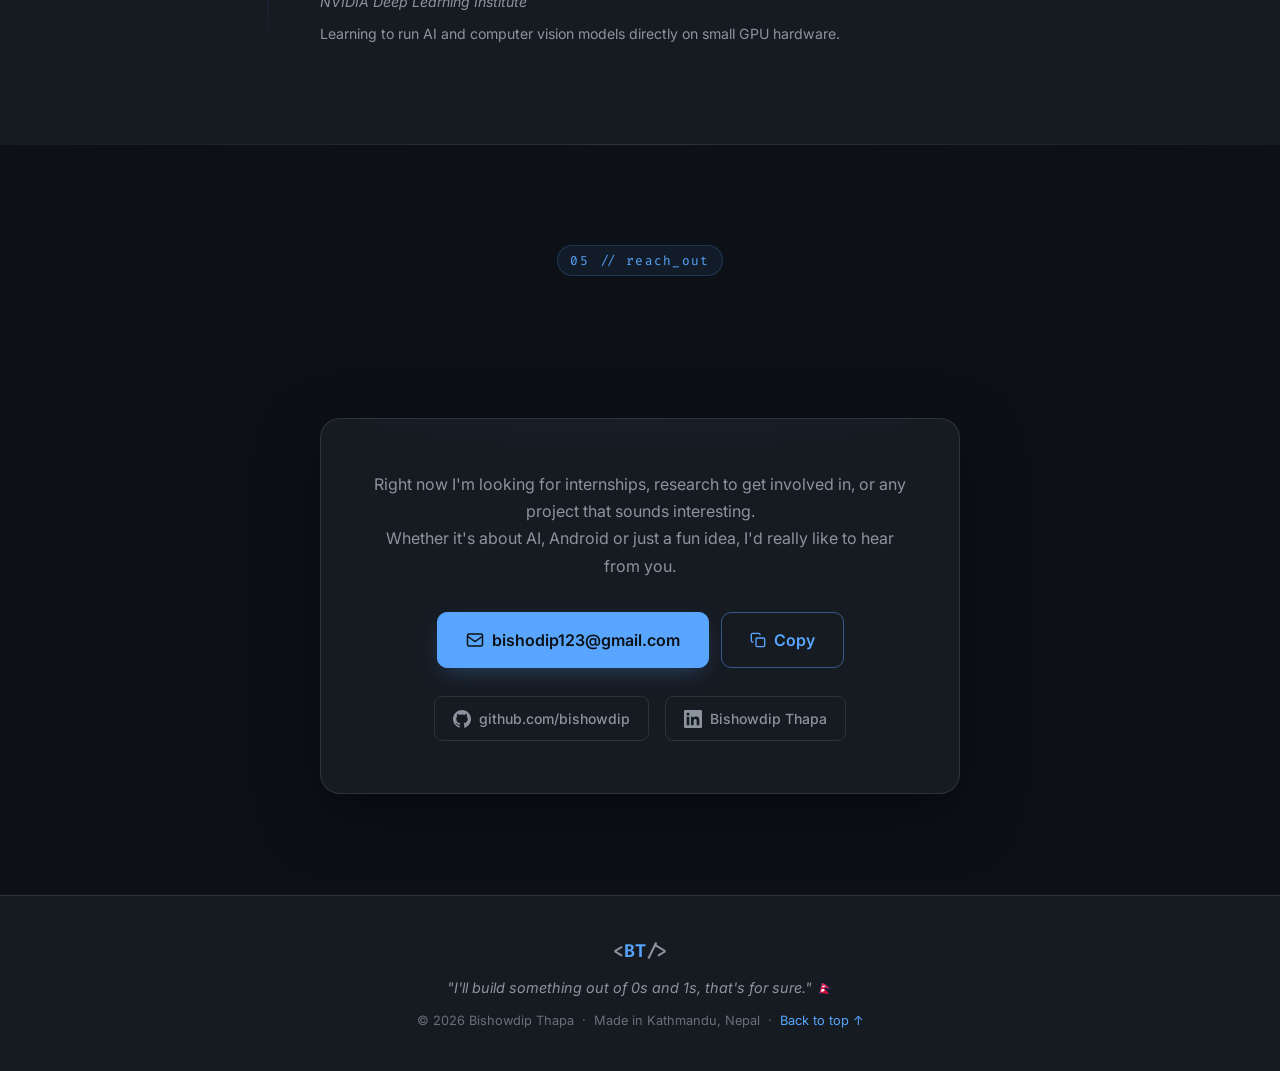
==== commit 649d6893: "updated" ====
--- a/index.html
+++ b/index.html
@@ -5,24 +5,24 @@
   <meta name="viewport" content="width=device-width, initial-scale=1.0" />
   <meta name="color-scheme" content="dark" />
   <meta name="theme-color" content="#0d1117" />
-  <meta name="description" content="Bishowdip Thapa — BSc Software Engineering student at Softwarica / Coventry University. Building explainable medical AI, Android apps in Kotlin, and Edge AI on NVIDIA Jetson." />
-  <meta name="keywords" content="Bishowdip Thapa, Softwarica, Coventry University, AI, Machine Learning, Android, Kotlin, SHAP, LIME, NVIDIA Jetson, Kathmandu, Nepal, portfolio" />
+  <meta name="description" content="Bishowdip Thapa is an AI and Machine Learning student at Softwarica College with Coventry University. He is learning how ML algorithms work, building explainable medical AI and running AI on NVIDIA Jetson hardware." />
+  <meta name="keywords" content="Bishowdip Thapa, AI student, Machine Learning, ML algorithms, deep learning, neural networks, Softwarica, Coventry University, SHAP, LIME, NVIDIA Jetson, Kathmandu, Nepal, portfolio" />
   <meta name="author" content="Bishowdip Thapa" />
 
   <!-- Open Graph -->
   <meta property="og:type" content="website" />
-  <meta property="og:title" content="Bishowdip Thapa — Software Engineer & AI Builder" />
-  <meta property="og:description" content="Explainable medical AI, Android development, and Edge AI. CS student at Softwarica / Coventry University." />
+  <meta property="og:title" content="Bishowdip Thapa, AI and Machine Learning Student" />
+  <meta property="og:description" content="An AI and Machine Learning student learning the algorithms behind explainable medical AI, studying at Softwarica College with Coventry University." />
   <meta property="og:image" content="bishowdip.jpg" />
   <meta property="og:locale" content="en_US" />
 
   <!-- Twitter -->
   <meta name="twitter:card" content="summary_large_image" />
-  <meta name="twitter:title" content="Bishowdip Thapa — Software Engineer & AI Builder" />
-  <meta name="twitter:description" content="Explainable medical AI · Android · Edge AI. Kathmandu, Nepal." />
+  <meta name="twitter:title" content="Bishowdip Thapa, AI and Machine Learning Student" />
+  <meta name="twitter:description" content="An AI and Machine Learning student from Kathmandu, Nepal, learning the algorithms behind explainable AI." />
   <meta name="twitter:image" content="bishowdip.jpg" />
 
-  <title>Bishowdip Thapa — Software Engineer & AI Builder</title>
+  <title>Bishowdip Thapa, AI and Machine Learning Student</title>
 
   <!-- Inline SVG favicon -->
   <link rel="icon" href="data:image/svg+xml,%3Csvg xmlns='http://www.w3.org/2000/svg' viewBox='0 0 64 64'%3E%3Cdefs%3E%3ClinearGradient id='g' x1='0' y1='0' x2='1' y2='1'%3E%3Cstop offset='0' stop-color='%2358a6ff'/%3E%3Cstop offset='1' stop-color='%23a371f7'/%3E%3C/linearGradient%3E%3C/defs%3E%3Crect width='64' height='64' rx='14' fill='%230d1117'/%3E%3Ctext x='50%25' y='54%25' font-family='ui-monospace,Menlo,monospace' font-size='30' font-weight='700' text-anchor='middle' dominant-baseline='middle' fill='url(%23g)'%3EBT%3C/text%3E%3C/svg%3E" />
@@ -38,8 +38,9 @@
     "@context": "https://schema.org",
     "@type": "Person",
     "name": "Bishowdip Thapa",
-    "jobTitle": "Software Engineering Student",
-    "description": "CS student at Softwarica / Coventry University. Building explainable medical AI, Android apps, and Edge AI.",
+    "jobTitle": "AI and Machine Learning Student",
+    "description": "An AI and Machine Learning student at Softwarica College with Coventry University, learning how ML algorithms work and building explainable medical AI.",
+    "knowsAbout": ["Machine Learning", "Deep Learning", "Explainable AI", "SHAP", "LIME", "Python", "NVIDIA Jetson Edge AI"],
     "image": "bishowdip.jpg",
     "email": "mailto:bishodip123@gmail.com",
     "address": { "@type": "PostalAddress", "addressLocality": "Kathmandu", "addressCountry": "NP" },
@@ -99,7 +100,7 @@
       <div class="hero-left">
         <div class="avail-badge">
           <span class="pulse-dot" aria-hidden="true"></span>
-          Open to opportunities &nbsp;·&nbsp; Kathmandu, Nepal&nbsp;🇳🇵
+          Open to opportunities in Kathmandu, Nepal&nbsp;🇳🇵
         </div>
 
         <h1>
@@ -108,12 +109,12 @@
         </h1>
 
         <p class="role-line" aria-live="polite">
-          <span class="role-pre">$&nbsp;&nbsp;</span><span id="typeEl">CS Student @ Softwarica / Coventry</span><span class="caret" aria-hidden="true">▋</span>
+          <span class="role-pre">$&nbsp;&nbsp;</span><span id="typeEl">AI and Machine Learning Student</span><span class="caret" aria-hidden="true">▋</span>
         </p>
 
         <p class="bio">
-          BSc Software Engineering &nbsp;·&nbsp; <strong>Softwarica / Coventry University</strong><br>
-          Building intelligent, real-world software — one commit at a time.
+          I study <strong>AI and Machine Learning</strong> at Softwarica College with Coventry University.<br>
+          These days I spend most of my time figuring out how the algorithms actually work.
         </p>
 
         <div class="cta-row">
@@ -201,8 +202,8 @@
               <div class="aib-icon">🎓</div>
               <div class="aib-body">
                 <span class="aib-label">Education</span>
-                <span class="aib-val">BSc Software Engineering</span>
-                <span class="aib-sub">Softwarica / Coventry University &nbsp;·&nbsp; 2024–2027</span>
+                <span class="aib-val">BSc Software Engineering, focused on AI and ML</span>
+                <span class="aib-sub">Softwarica College with Coventry University, 2024 to 2027</span>
               </div>
             </div>
 
@@ -210,7 +211,16 @@
               <div class="aib-icon">🎖️</div>
               <div class="aib-body">
                 <span class="aib-label">Certification</span>
-                <span class="aib-val">NVIDIA — Getting Started with AI on Jetson Nano</span>
+                <span class="aib-val">NVIDIA Getting Started with AI on Jetson Nano</span>
+              </div>
+            </div>
+
+            <div class="aib-item">
+              <div class="aib-icon">📚</div>
+              <div class="aib-body">
+                <span class="aib-label">Currently Learning</span>
+                <span class="aib-val">ML algorithms, from regression to neural nets</span>
+                <span class="aib-val">How to explain models with SHAP and LIME</span>
               </div>
             </div>
 
@@ -218,36 +228,37 @@
               <div class="aib-icon">🔨</div>
               <div class="aib-body">
                 <span class="aib-label">Currently Building</span>
-                <span class="aib-val">Medical AI System (SHAP + LIME)</span>
-                <span class="aib-val">GharBato Android App (Kotlin)</span>
+                <span class="aib-val">A medical AI system that explains its predictions</span>
+                <span class="aib-val">GharBato, an Android app written in Kotlin</span>
               </div>
             </div>
 
           </div>
 
           <div class="interest-tags">
+            <span>🧠 Machine Learning</span>
             <span>🤖 Explainable AI</span>
+            <span>🔮 Deep Learning</span>
+            <span>⚡ Edge AI</span>
+            <span>🔬 Research</span>
             <span>📱 Android Dev</span>
-            <span>⚡ Edge Computing</span>
-            <span>🧠 Machine Learning</span>
-            <span>🔬 Research</span>
-            <span>🛠️ Open Source</span>
           </div>
         </div>
 
         <div class="about-text reveal-r">
           <p>
-            I'm a curious CS student at <strong>Softwarica / Coventry University</strong>,
-            with an earlier background in Mechatronics from Bauman Moscow State Technical University.
-            That hardware lens shapes how I think about intelligent, real-world systems.
+            I'm studying <strong>AI and Machine Learning</strong> at Softwarica College with Coventry University.
+            Before this I spent a couple of years doing Mechatronics at Bauman Moscow State Technical University,
+            so I still like to think about software the way I'd think about a machine.
           </p>
           <p>
-            Currently building a <strong>Medical AI Prediction System</strong> using SHAP &amp; LIME
-            explainability — because AI should be transparent, not just accurate.
+            Lately most of my time goes into the <strong>algorithms</strong>. I'm working through regression,
+            tree models and neural networks, and trying to understand not just how a model makes a prediction
+            but why it made that one. That's what got me into <strong>explainable AI</strong> with tools like SHAP and LIME.
           </p>
           <p>
-            I contribute to <strong>GharBato</strong>, a Kotlin Android app with
-            700+ commits and 5 collaborators.
+            I'm putting all of that into a <strong>medical AI project</strong> I'm building right now. I also help
+            out on <strong>GharBato</strong>, a Kotlin Android app that my team has grown to more than 700 commits.
           </p>
 
           <div class="stats-row">
@@ -284,6 +295,38 @@
       <div class="skill-groups">
 
         <div class="sg reveal">
+          <h3 class="sg-h">AI / Machine Learning</h3>
+          <div class="chips">
+            <div class="chip">
+              <img src="https://upload.wikimedia.org/wikipedia/commons/0/05/Scikit_learn_logo_small.svg" alt="Scikit-learn" loading="lazy">
+              <span>Scikit-learn</span>
+            </div>
+            <div class="chip">
+              <img src="https://raw.githubusercontent.com/devicons/devicon/2ae2a900d2f041da66e950e4d48052658d850630/icons/pandas/pandas-original.svg" alt="Pandas" loading="lazy">
+              <span>Pandas</span>
+            </div>
+            <div class="chip">
+              <img src="https://raw.githubusercontent.com/devicons/devicon/master/icons/numpy/numpy-original.svg" alt="NumPy" loading="lazy">
+              <span>NumPy</span>
+            </div>
+            <div class="chip">
+              <img src="https://raw.githubusercontent.com/devicons/devicon/master/icons/streamlit/streamlit-original.svg" alt="Streamlit" loading="lazy">
+              <span>Streamlit</span>
+            </div>
+            <div class="chip">
+              <img src="https://raw.githubusercontent.com/devicons/devicon/master/icons/jupyter/jupyter-original.svg" alt="Jupyter" loading="lazy">
+              <span>Jupyter</span>
+            </div>
+            <div class="chip tc"><span>XGBoost</span></div>
+            <div class="chip tc"><span>LightGBM</span></div>
+            <div class="chip tc"><span>Random Forest</span></div>
+            <div class="chip tc"><span>Neural Networks</span></div>
+            <div class="chip tc"><span>SHAP</span></div>
+            <div class="chip tc"><span>LIME</span></div>
+          </div>
+        </div>
+
+        <div class="sg reveal" style="--d:0.1s">
           <h3 class="sg-h">Languages</h3>
           <div class="chips">
             <div class="chip">
@@ -298,36 +341,6 @@
               <img src="https://raw.githubusercontent.com/devicons/devicon/master/icons/kotlin/kotlin-original.svg" alt="Kotlin" loading="lazy">
               <span>Kotlin</span>
             </div>
-          </div>
-        </div>
-
-        <div class="sg reveal" style="--d:0.1s">
-          <h3 class="sg-h">AI / Machine Learning</h3>
-          <div class="chips">
-            <div class="chip">
-              <img src="https://upload.wikimedia.org/wikipedia/commons/0/05/Scikit_learn_logo_small.svg" alt="Scikit-learn" loading="lazy">
-              <span>Scikit-learn</span>
-            </div>
-            <div class="chip">
-              <img src="https://raw.githubusercontent.com/devicons/devicon/2ae2a900d2f041da66e950e4d48052658d850630/icons/pandas/pandas-original.svg" alt="Pandas" loading="lazy">
-              <span>Pandas</span>
-            </div>
-            <div class="chip">
-              <img src="https://raw.githubusercontent.com/devicons/devicon/master/icons/numpy/numpy-original.svg" alt="NumPy" loading="lazy">
-              <span>NumPy</span>
-            </div>
-            <div class="chip">
-              <img src="https://raw.githubusercontent.com/devicons/devicon/master/icons/streamlit/streamlit-original.svg" alt="Streamlit" loading="lazy">
-              <span>Streamlit</span>
-            </div>
-            <div class="chip">
-              <img src="https://raw.githubusercontent.com/devicons/devicon/master/icons/jupyter/jupyter-original.svg" alt="Jupyter" loading="lazy">
-              <span>Jupyter</span>
-            </div>
-            <div class="chip tc"><span>XGBoost</span></div>
-            <div class="chip tc"><span>LightGBM</span></div>
-            <div class="chip tc"><span>SHAP</span></div>
-            <div class="chip tc"><span>LIME</span></div>
           </div>
         </div>
 
@@ -377,11 +390,11 @@
       <span class="mq-dot">●</span>
       <span class="mq-item">Explainable AI</span>
       <span class="mq-dot">●</span>
-      <span class="mq-item">Android · Kotlin</span>
-      <span class="mq-dot">●</span>
-      <span class="mq-item">Edge AI · Jetson</span>
-      <span class="mq-dot">●</span>
-      <span class="mq-item">SHAP · LIME</span>
+      <span class="mq-item">Android with Kotlin</span>
+      <span class="mq-dot">●</span>
+      <span class="mq-item">Edge AI on Jetson</span>
+      <span class="mq-dot">●</span>
+      <span class="mq-item">SHAP and LIME</span>
       <span class="mq-dot">●</span>
       <span class="mq-item">Kathmandu, Nepal 🇳🇵</span>
       <span class="mq-dot">●</span>
@@ -392,11 +405,11 @@
       <span class="mq-dot">●</span>
       <span class="mq-item">Explainable AI</span>
       <span class="mq-dot">●</span>
-      <span class="mq-item">Android · Kotlin</span>
-      <span class="mq-dot">●</span>
-      <span class="mq-item">Edge AI · Jetson</span>
-      <span class="mq-dot">●</span>
-      <span class="mq-item">SHAP · LIME</span>
+      <span class="mq-item">Android with Kotlin</span>
+      <span class="mq-dot">●</span>
+      <span class="mq-item">Edge AI on Jetson</span>
+      <span class="mq-dot">●</span>
+      <span class="mq-item">SHAP and LIME</span>
       <span class="mq-dot">●</span>
       <span class="mq-item">Kathmandu, Nepal 🇳🇵</span>
       <span class="mq-dot">●</span>
@@ -424,7 +437,7 @@
           </div>
           <span class="featured-label">✦ Featured</span>
           <h3><a href="https://github.com/bishowdip/medical-ai-prediction-system" target="_blank" rel="noopener" class="proj-title-link">Medical AI Prediction System</a></h3>
-          <p>Multi-disease risk prediction with <strong>SHAP &amp; LIME</strong> explainability — transparent AI decisions for healthcare. Ensemble methods, Streamlit dashboard.</p>
+          <p>This is my main project right now. It predicts the risk of several diseases and, just as importantly, shows why it made each call using <strong>SHAP and LIME</strong>. Built with ensemble models and a Streamlit dashboard.</p>
           <div class="tags">
             <span>Python</span><span>XGBoost</span><span>LightGBM</span><span>SHAP</span><span>LIME</span><span>Streamlit</span>
           </div>
@@ -438,7 +451,7 @@
             </a>
           </div>
           <h3><a href="https://github.com/ManjilDadaa/GharBato" target="_blank" rel="noopener" class="proj-title-link">GharBato</a></h3>
-          <p>Android home-management app — 5 contributors, 700+ commits. Real team product with substantial scope and feature depth.</p>
+          <p>A home management Android app I build together with four other people. It has grown to more than 700 commits, so it really feels like a proper team product.</p>
           <div class="tags"><span>Kotlin</span><span>Android</span><span>Gradle</span></div>
         </div>
 
@@ -450,7 +463,7 @@
             </a>
           </div>
           <h3><a href="https://github.com/bishowdip/QuizApplication" target="_blank" rel="noopener" class="proj-title-link">Quiz Application</a></h3>
-          <p>Desktop quiz platform with MVC architecture, user authentication, leaderboard, and automated grading.</p>
+          <p>A desktop quiz app I built in Java. It has logins, a leaderboard and automatic grading, all organised with the MVC pattern.</p>
           <div class="tags"><span>Java</span><span>Swing</span><span>SQLite</span><span>MVC</span></div>
         </div>
 
@@ -462,7 +475,7 @@
             </a>
           </div>
           <h3><a href="https://github.com/bishowdip/Parlour_Management_System" target="_blank" rel="noopener" class="proj-title-link">Parlour Management System</a></h3>
-          <p>Salon management with appointments, billing, and service tracking. Led as Scrum Master.</p>
+          <p>A tool for running a salon, with appointment booking, billing and service tracking. I was the Scrum Master on this one.</p>
           <div class="tags"><span>Python</span><span>Tkinter</span><span>SQLite</span></div>
         </div>
 
@@ -474,7 +487,7 @@
             </a>
           </div>
           <h3><a href="https://github.com/bishowdip/GauManagementSystem" target="_blank" rel="noopener" class="proj-title-link">Gau Management System</a></h3>
-          <p>Livestock record-keeping and management system. Led team development as Scrum Master.</p>
+          <p>A system for keeping livestock records. I led the team on this project as Scrum Master.</p>
           <div class="tags"><span>Java</span><span>SQLite</span><span>Scrum</span></div>
         </div>
 
@@ -495,20 +508,20 @@
         <div class="tl-item reveal">
           <div class="tl-dot active"></div>
           <div class="tl-body">
-            <span class="tl-date">2024 — Present</span>
+            <span class="tl-date">2024 to now</span>
             <h3>BSc Software Engineering</h3>
-            <p class="tl-org">Softwarica College of IT &amp; E-commerce · Coventry University, UK</p>
-            <p>Focusing on AI, ML, and mobile development. NVIDIA AI Certified. Currently Year 2.</p>
+            <p class="tl-org">Softwarica College of IT and E-commerce, Coventry University, UK</p>
+            <p>I'm in my second year, mostly focused on AI, machine learning and a little mobile development. I picked up the NVIDIA AI certification along the way.</p>
           </div>
         </div>
 
         <div class="tl-item reveal" style="--d:0.15s">
           <div class="tl-dot"></div>
           <div class="tl-body">
-            <span class="tl-date">2019 — 2023 · 4 semesters</span>
-            <h3>Mechatronics, Robotics &amp; Automation Engineering</h3>
+            <span class="tl-date">2019 to 2023, four semesters</span>
+            <h3>Mechatronics, Robotics and Automation Engineering</h3>
             <p class="tl-org">Bauman Moscow State Technical University, Russia</p>
-            <p>Foundation in robotics, embedded systems, and hardware-software intersection. Sparked a lasting interest in intelligent machines.</p>
+            <p>This is where I first got into robotics and embedded systems, and where I got hooked on the idea of machines that can think for themselves.</p>
           </div>
         </div>
 
@@ -518,7 +531,7 @@
             <span class="tl-date">Certification</span>
             <h3>Getting Started with AI on Jetson Nano</h3>
             <p class="tl-org">NVIDIA Deep Learning Institute</p>
-            <p>Edge AI deployment and computer vision inference on embedded GPU hardware.</p>
+            <p>Learning to run AI and computer vision models directly on small GPU hardware.</p>
           </div>
         </div>
 
@@ -536,8 +549,8 @@
 
       <div class="contact-box reveal">
         <p class="contact-p">
-          Currently open to internships, research collaborations, and interesting projects.<br>
-          Whether it's AI, Android, or a cool idea — I'd love to hear from you!
+          Right now I'm looking for internships, research to get involved in, or any project that sounds interesting.<br>
+          Whether it's about AI, Android or just a fun idea, I'd really like to hear from you.
         </p>
         <div class="contact-cta">
           <a href="mailto:bishodip123@gmail.com" class="btn solid large magnetic">
@@ -571,8 +584,8 @@
     <div class="inner">
       <div class="footer-inner">
         <span class="logo"><span class="dim">&lt;</span>BT<span class="dim">/&gt;</span></span>
-        <p class="fq">"Will create something from 0 and 1 — that's sure."&nbsp;🇳🇵</p>
-        <p class="fc-copy">© <span id="year">2026</span> Bishowdip Thapa · Crafted with care in Kathmandu, Nepal · <a href="#hero" class="footer-link">Back to top ↑</a></p>
+        <p class="fq">"I'll build something out of 0s and 1s, that's for sure."&nbsp;🇳🇵</p>
+        <p class="fc-copy">© <span id="year">2026</span> Bishowdip Thapa &nbsp;·&nbsp; Made in Kathmandu, Nepal &nbsp;·&nbsp; <a href="#hero" class="footer-link">Back to top ↑</a></p>
       </div>
     </div>
   </footer>
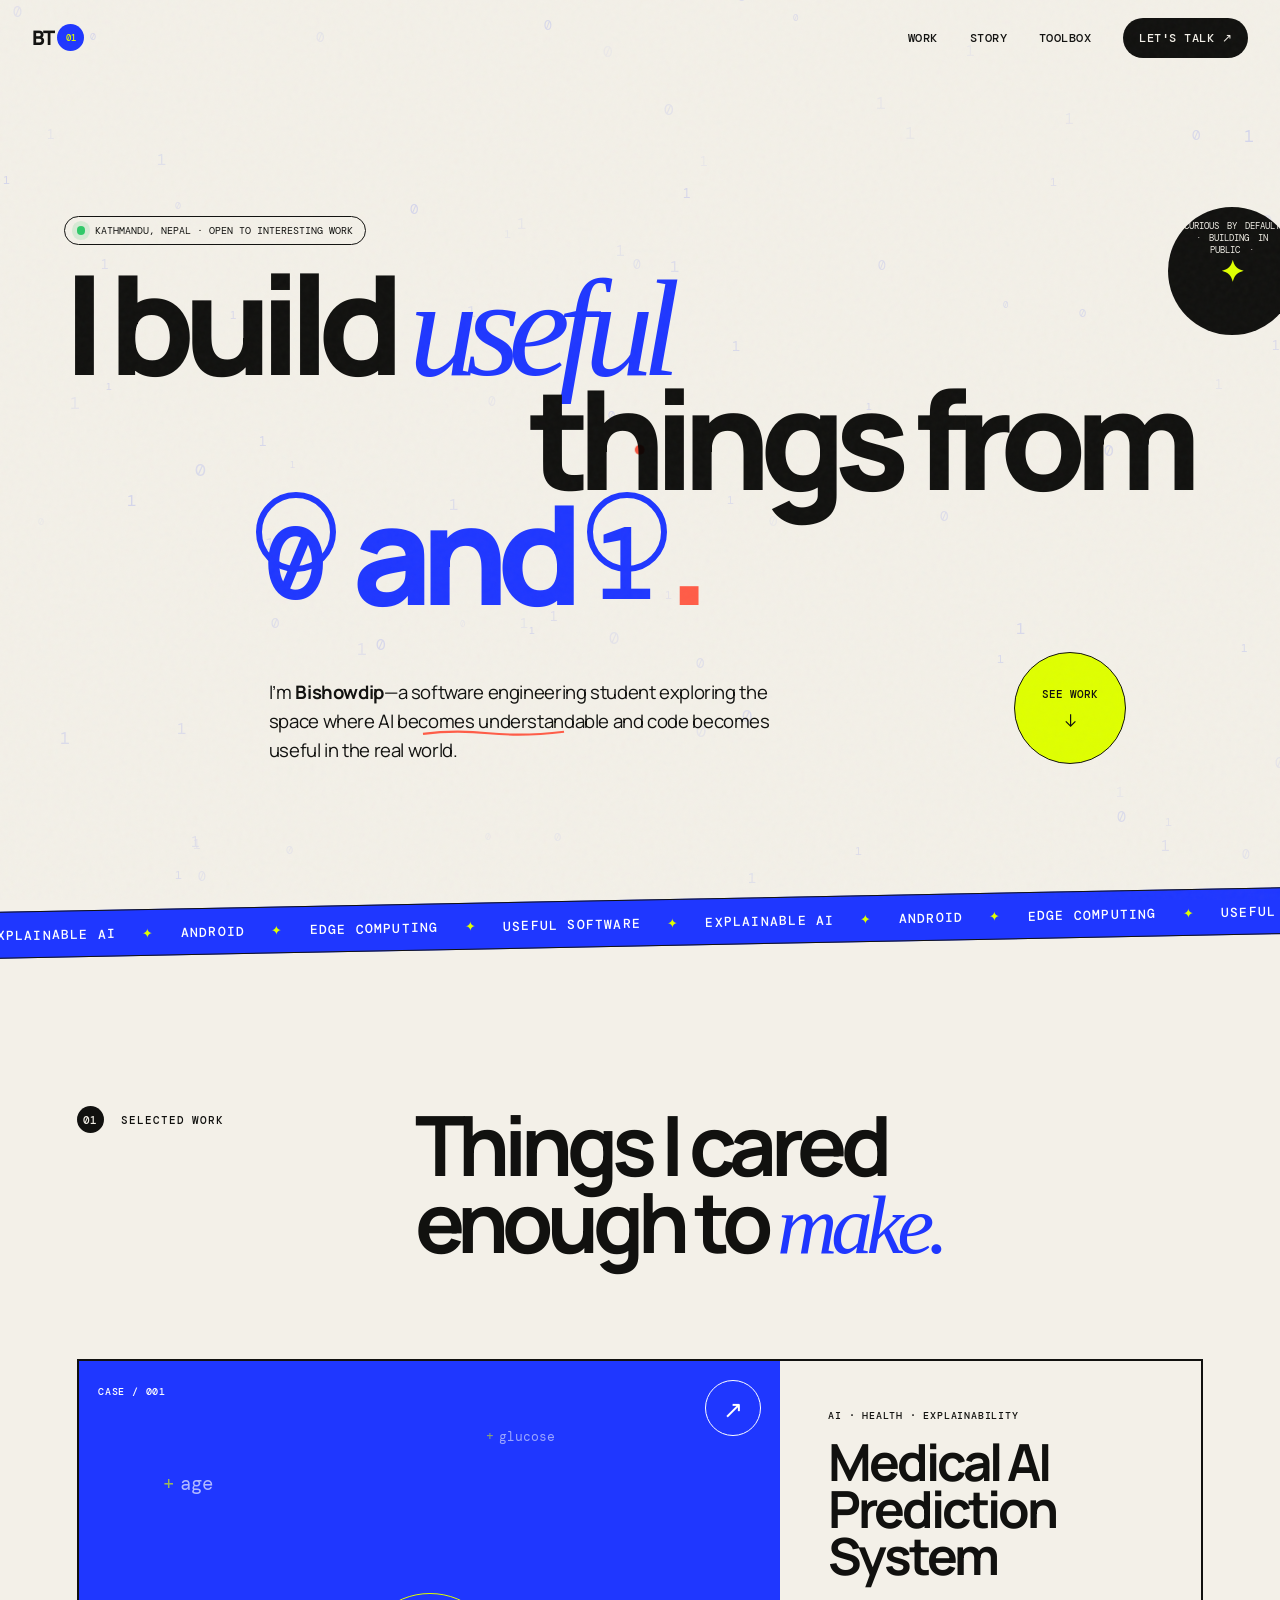
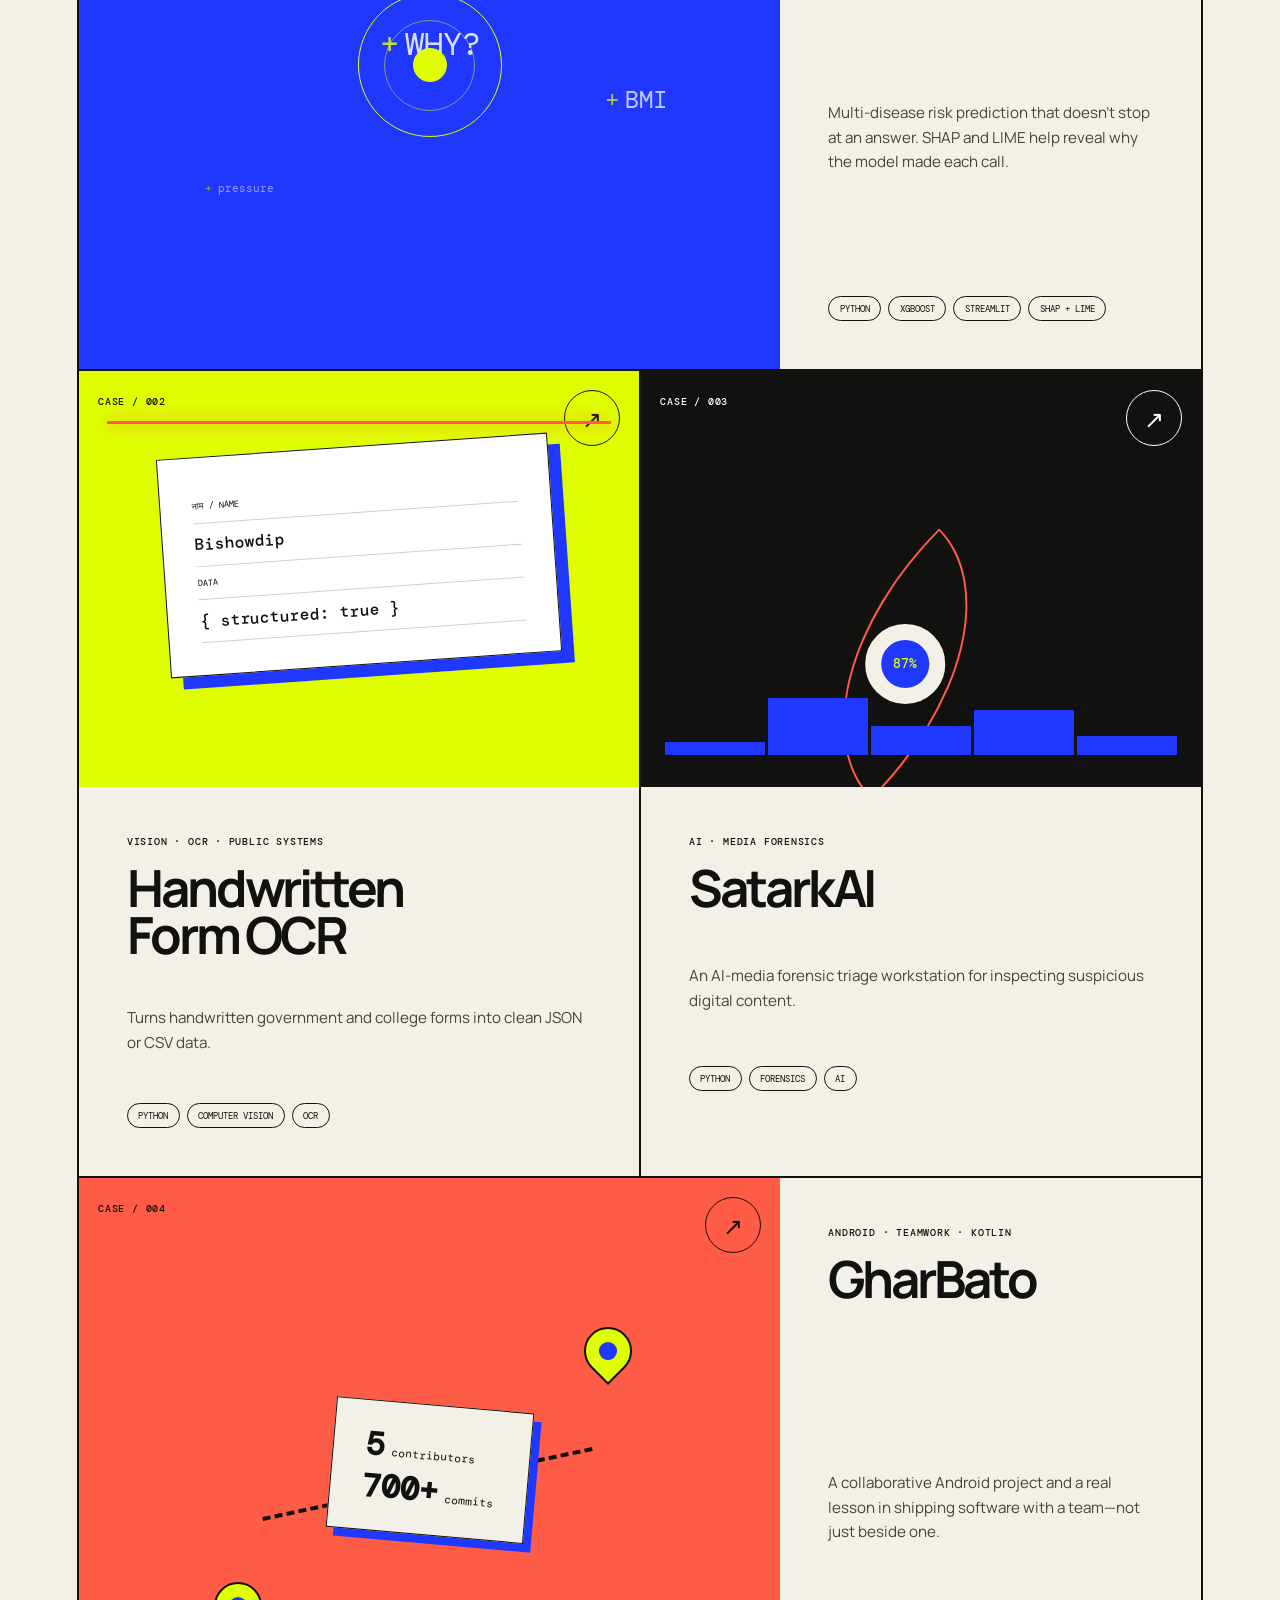
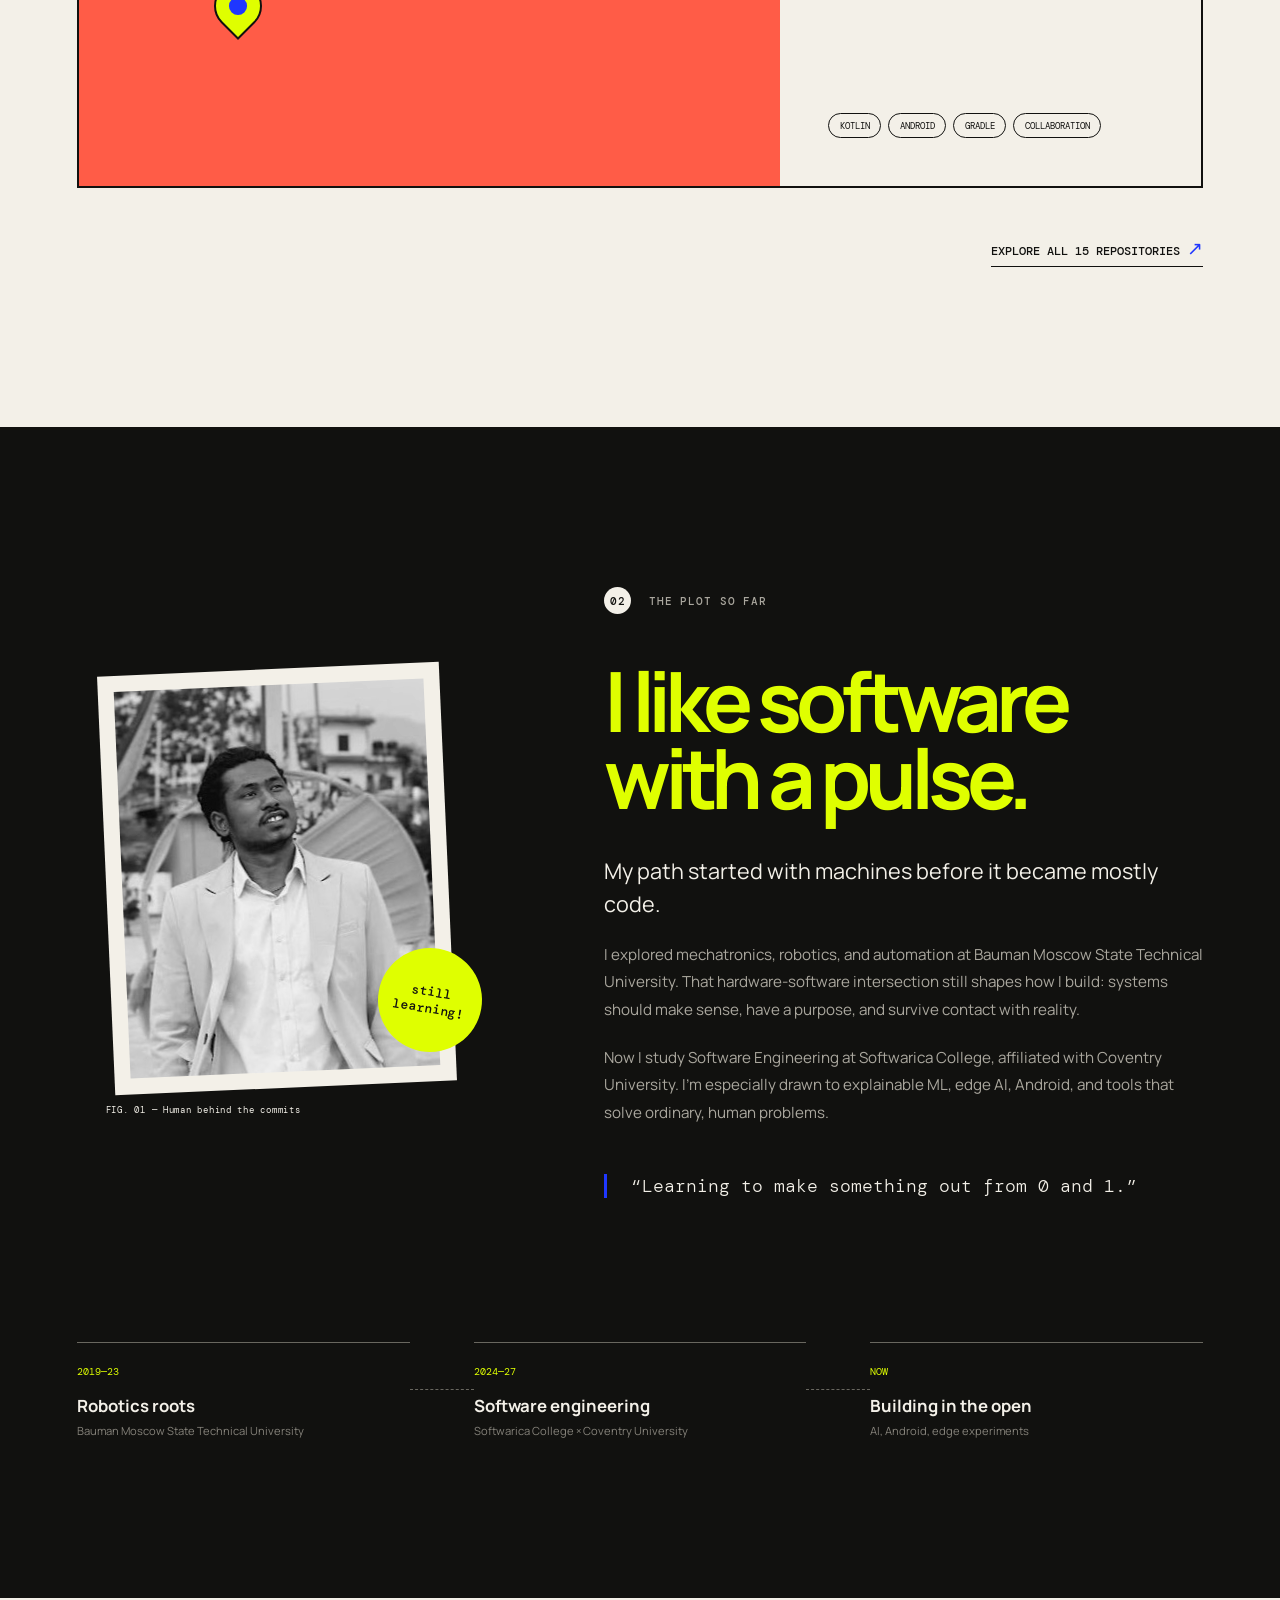
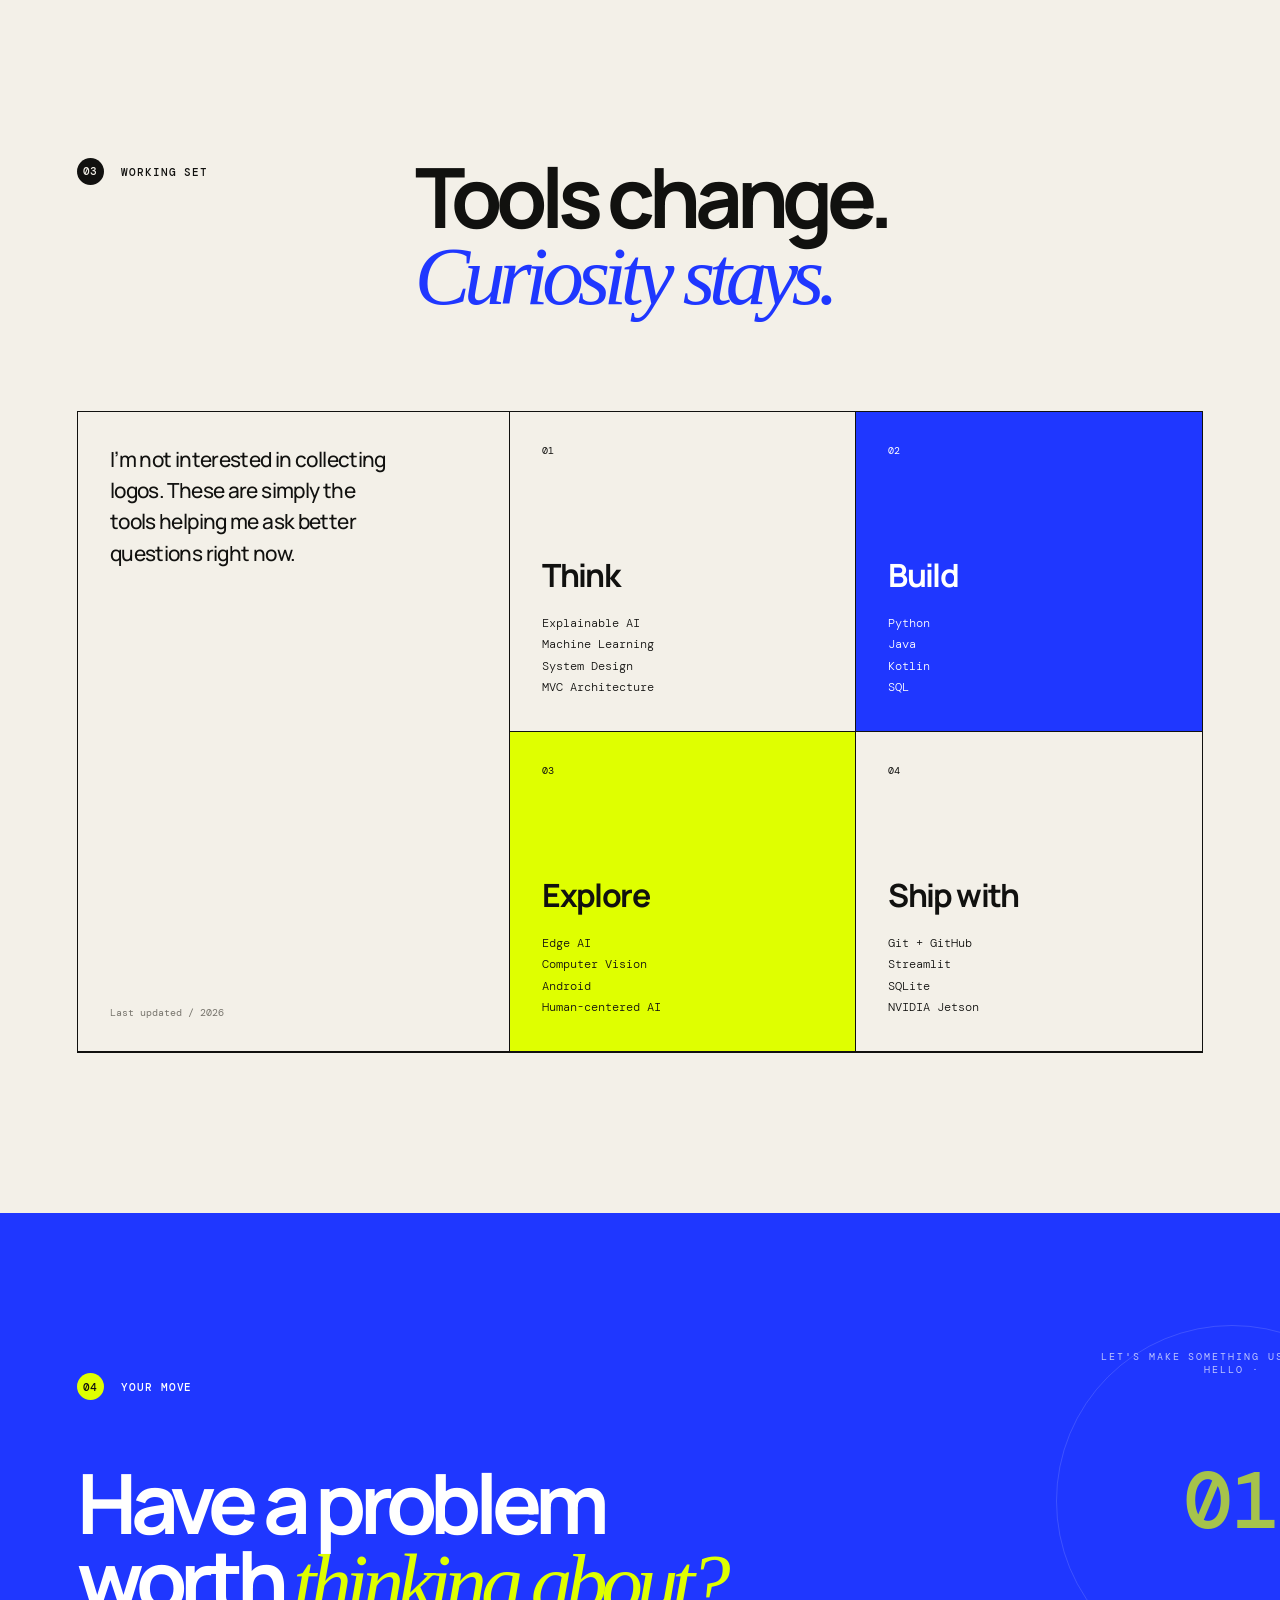
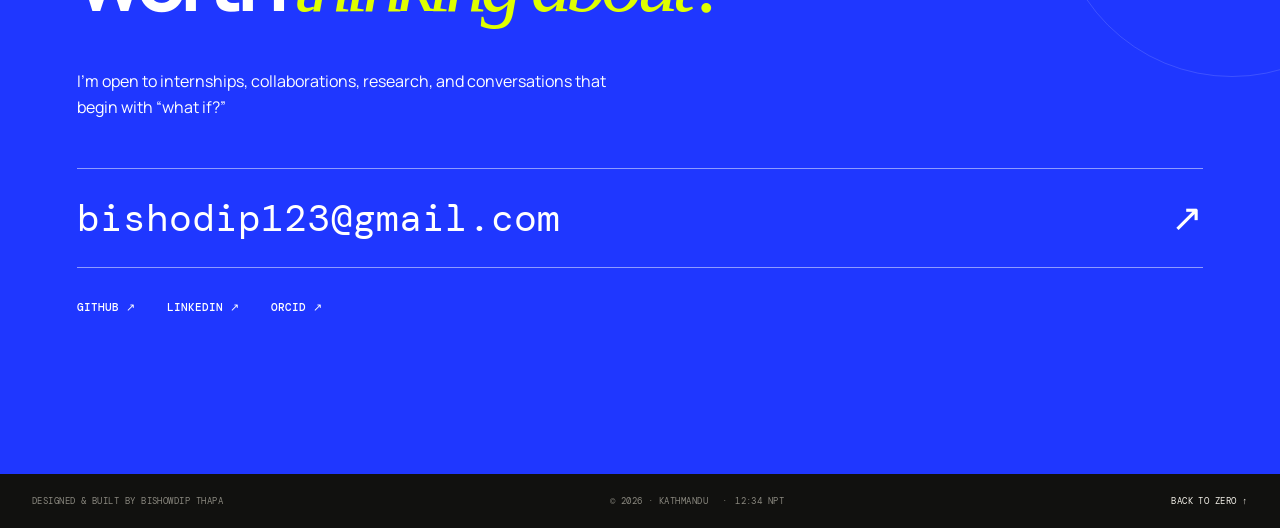
==== commit bbaf63e4: "Redesign portfolio with animated editorial experience" ====
--- a/index.html
+++ b/index.html
@@ -1,602 +1,261 @@
-<!DOCTYPE html>
+<!doctype html>
 <html lang="en">
 <head>
-  <meta charset="UTF-8" />
-  <meta name="viewport" content="width=device-width, initial-scale=1.0" />
-  <meta name="color-scheme" content="dark" />
-  <meta name="theme-color" content="#0d1117" />
-  <meta name="description" content="Bishowdip Thapa is an AI and Machine Learning student at Softwarica College with Coventry University. He is learning how ML algorithms work, building explainable medical AI and running AI on NVIDIA Jetson hardware." />
-  <meta name="keywords" content="Bishowdip Thapa, AI student, Machine Learning, ML algorithms, deep learning, neural networks, Softwarica, Coventry University, SHAP, LIME, NVIDIA Jetson, Kathmandu, Nepal, portfolio" />
-  <meta name="author" content="Bishowdip Thapa" />
-
-  <!-- Open Graph -->
-  <meta property="og:type" content="website" />
-  <meta property="og:title" content="Bishowdip Thapa, AI and Machine Learning Student" />
-  <meta property="og:description" content="An AI and Machine Learning student learning the algorithms behind explainable medical AI, studying at Softwarica College with Coventry University." />
-  <meta property="og:image" content="bishowdip.jpg" />
-  <meta property="og:locale" content="en_US" />
-
-  <!-- Twitter -->
-  <meta name="twitter:card" content="summary_large_image" />
-  <meta name="twitter:title" content="Bishowdip Thapa, AI and Machine Learning Student" />
-  <meta name="twitter:description" content="An AI and Machine Learning student from Kathmandu, Nepal, learning the algorithms behind explainable AI." />
-  <meta name="twitter:image" content="bishowdip.jpg" />
-
-  <title>Bishowdip Thapa, AI and Machine Learning Student</title>
-
-  <!-- Inline SVG favicon -->
-  <link rel="icon" href="data:image/svg+xml,%3Csvg xmlns='http://www.w3.org/2000/svg' viewBox='0 0 64 64'%3E%3Cdefs%3E%3ClinearGradient id='g' x1='0' y1='0' x2='1' y2='1'%3E%3Cstop offset='0' stop-color='%2358a6ff'/%3E%3Cstop offset='1' stop-color='%23a371f7'/%3E%3C/linearGradient%3E%3C/defs%3E%3Crect width='64' height='64' rx='14' fill='%230d1117'/%3E%3Ctext x='50%25' y='54%25' font-family='ui-monospace,Menlo,monospace' font-size='30' font-weight='700' text-anchor='middle' dominant-baseline='middle' fill='url(%23g)'%3EBT%3C/text%3E%3C/svg%3E" />
-
-  <link rel="preconnect" href="https://fonts.googleapis.com" />
-  <link rel="preconnect" href="https://fonts.gstatic.com" crossorigin />
-  <link href="https://fonts.googleapis.com/css2?family=Fira+Code:wght@300;400;500;600&family=Inter:wght@300;400;500;600;700;800&display=swap" rel="stylesheet" />
-  <link rel="stylesheet" href="style.css" />
-
-  <!-- Structured data -->
+  <meta charset="utf-8">
+  <meta name="viewport" content="width=device-width, initial-scale=1">
+  <meta name="theme-color" content="#f3f0e8">
+  <meta name="description" content="Bishowdip Thapa is a software engineering student in Kathmandu building explainable AI, Android apps, and practical software from 0s and 1s.">
+  <meta name="author" content="Bishowdip Thapa">
+  <meta property="og:type" content="website">
+  <meta property="og:title" content="Bishowdip Thapa — From 0 + 1">
+  <meta property="og:description" content="Software engineering, explainable AI, and useful experiments from Kathmandu.">
+  <meta property="og:image" content="bishowdip.jpg">
+  <title>Bishowdip Thapa — From 0 + 1</title>
+  <link rel="preconnect" href="https://fonts.googleapis.com">
+  <link rel="preconnect" href="https://fonts.gstatic.com" crossorigin>
+  <link href="https://fonts.googleapis.com/css2?family=DM+Mono:wght@300;400;500&family=Manrope:wght@400;500;600;700;800&display=swap" rel="stylesheet">
+  <link rel="stylesheet" href="style.css">
+  <link rel="icon" href="data:image/svg+xml,%3Csvg xmlns='http://www.w3.org/2000/svg' viewBox='0 0 64 64'%3E%3Crect width='64' height='64' rx='32' fill='%231f37ff'/%3E%3Ctext x='32' y='40' text-anchor='middle' font-family='monospace' font-size='28' fill='%23dfff00'%3E01%3C/text%3E%3C/svg%3E">
   <script type="application/ld+json">
   {
     "@context": "https://schema.org",
     "@type": "Person",
     "name": "Bishowdip Thapa",
-    "jobTitle": "AI and Machine Learning Student",
-    "description": "An AI and Machine Learning student at Softwarica College with Coventry University, learning how ML algorithms work and building explainable medical AI.",
-    "knowsAbout": ["Machine Learning", "Deep Learning", "Explainable AI", "SHAP", "LIME", "Python", "NVIDIA Jetson Edge AI"],
+    "url": "https://bishowdipthapa.com.np",
     "image": "bishowdip.jpg",
-    "email": "mailto:bishodip123@gmail.com",
-    "address": { "@type": "PostalAddress", "addressLocality": "Kathmandu", "addressCountry": "NP" },
-    "alumniOf": [
-      { "@type": "CollegeOrUniversity", "name": "Softwarica College of IT & E-commerce / Coventry University" },
-      { "@type": "CollegeOrUniversity", "name": "Bauman Moscow State Technical University" }
-    ],
-    "sameAs": [
-      "https://github.com/bishowdip",
-      "https://www.linkedin.com/in/bishowdip-thapa-50392833a/"
-    ]
+    "jobTitle": "Software Engineering Student",
+    "address": {"@type": "PostalAddress", "addressLocality": "Kathmandu", "addressCountry": "Nepal"},
+    "sameAs": ["https://github.com/bishowdip", "https://www.linkedin.com/in/bishowdipthapa/"]
   }
   </script>
 </head>
 <body>
-
-  <!-- Skip link for keyboard / screen-reader users -->
-  <a class="skip" href="#hero">Skip to content</a>
-
-  <!-- Scroll Progress -->
-  <div id="scrollBar" role="progressbar" aria-label="Page scroll progress" aria-valuemin="0" aria-valuemax="100" aria-valuenow="0"></div>
-
-  <!-- Grain overlay for depth -->
-  <div class="grain" aria-hidden="true"></div>
-
-  <!-- Cursor-following spotlight -->
-  <div class="spotlight" aria-hidden="true"></div>
-
-  <!-- ── Navbar ── -->
-  <nav id="nav">
-    <div class="nav-inner">
-      <a href="#hero" class="logo" aria-label="Home"><span class="dim">&lt;</span>BT<span class="dim">/&gt;</span></a>
-      <ul class="nav-ul" id="navUl" role="menubar">
-        <li><a href="#about" class="nl" data-section="about">About</a></li>
-        <li><a href="#skills" class="nl" data-section="skills">Skills</a></li>
-        <li><a href="#projects" class="nl" data-section="projects">Projects</a></li>
-        <li><a href="#education" class="nl" data-section="education">Education</a></li>
-        <li><a href="#contact" class="nl nav-cta" data-section="contact">Contact</a></li>
-      </ul>
-      <button id="burger" aria-label="Toggle menu" aria-expanded="false">
-        <span></span><span></span><span></span>
+  <a class="skip-link" href="#main">Skip to the good stuff</a>
+  <div class="noise" aria-hidden="true"></div>
+  <div class="cursor-dot" aria-hidden="true"></div>
+
+  <header class="site-header">
+    <a class="wordmark" href="#top" aria-label="Bishowdip Thapa, home">
+      <span>BT</span><i>01</i>
+    </a>
+    <nav aria-label="Main navigation">
+      <button class="menu-toggle" aria-expanded="false" aria-controls="site-menu">
+        <span>Menu</span><i></i>
       </button>
-    </div>
-  </nav>
-
-  <!-- ══════════════════ HERO ══════════════════ -->
-  <section id="hero" aria-label="Introduction">
-    <!-- Animated background layers -->
-    <div class="hero-grid" aria-hidden="true"></div>
-    <div class="blob blob-1" aria-hidden="true"></div>
-    <div class="blob blob-2" aria-hidden="true"></div>
-    <div class="blob blob-3" aria-hidden="true"></div>
-    <canvas id="canvas" aria-hidden="true"></canvas>
-    <div class="hero-inner">
-
-      <!-- Left: Text -->
-      <div class="hero-left">
-        <div class="avail-badge">
-          <span class="pulse-dot" aria-hidden="true"></span>
-          Open to opportunities in Kathmandu, Nepal&nbsp;🇳🇵
+      <div class="site-menu" id="site-menu">
+        <a href="#work">Work</a>
+        <a href="#story">Story</a>
+        <a href="#toolbox">Toolbox</a>
+        <a class="nav-contact" href="#contact">Let's talk ↗</a>
+      </div>
+    </nav>
+  </header>
+
+  <main id="main">
+    <section class="hero" id="top">
+      <canvas id="binary-field" aria-hidden="true"></canvas>
+      <div class="hero-kicker">
+        <span class="status-dot"></span>
+        Kathmandu, Nepal · Open to interesting work
+      </div>
+
+      <div class="hero-title" aria-label="I build useful things from zero and one">
+        <span class="line line-one">I build <em>useful</em></span>
+        <span class="line line-two">things from</span>
+        <span class="line line-three"><b>0</b> and <b>1</b><i>.</i></span>
+      </div>
+
+      <div class="hero-bottom">
+        <p class="hero-intro">
+          I’m <strong>Bishowdip</strong>—a software engineering student exploring the space where
+          <span class="scribble">AI becomes understandable</span> and code becomes useful in the real world.
+        </p>
+        <a class="round-link magnetic" href="#work" aria-label="See selected work">
+          <span>See work</span>
+          <svg viewBox="0 0 24 24" aria-hidden="true"><path d="M12 4v15M6 13l6 6 6-6"/></svg>
+        </a>
+      </div>
+
+      <div class="hero-stamp" aria-hidden="true">
+        <span>CURIOUS BY DEFAULT · BUILDING IN PUBLIC · </span>
+        <b>✦</b>
+      </div>
+    </section>
+
+    <section class="marquee" aria-label="Areas of interest">
+      <div class="marquee-track">
+        <span>EXPLAINABLE AI</span><i>✦</i><span>ANDROID</span><i>✦</i><span>EDGE COMPUTING</span><i>✦</i><span>USEFUL SOFTWARE</span><i>✦</i>
+        <span>EXPLAINABLE AI</span><i>✦</i><span>ANDROID</span><i>✦</i><span>EDGE COMPUTING</span><i>✦</i><span>USEFUL SOFTWARE</span><i>✦</i>
+      </div>
+    </section>
+
+    <section class="work section-pad" id="work">
+      <div class="section-heading reveal">
+        <p><span>01</span> Selected work</p>
+        <h2>Things I cared<br>enough to <em>make.</em></h2>
+      </div>
+
+      <div class="project-list">
+        <article class="project project-featured reveal">
+          <a href="https://github.com/bishowdip/medical-ai-prediction-system" target="_blank" rel="noopener" aria-label="Medical AI Prediction System on GitHub">
+            <div class="project-visual visual-medical">
+              <div class="xai-map" aria-hidden="true">
+                <span style="--x:12%;--y:18%;--s:1.2">age</span>
+                <span style="--x:58%;--y:11%;--s:.8">glucose</span>
+                <span style="--x:75%;--y:53%;--s:1.5">BMI</span>
+                <span style="--x:18%;--y:69%;--s:.7">pressure</span>
+                <span style="--x:43%;--y:43%;--s:2">WHY?</span>
+                <div class="pulse-core"></div>
+              </div>
+              <span class="case-number">CASE / 001</span>
+              <span class="project-arrow">↗</span>
+            </div>
+            <div class="project-copy">
+              <div>
+                <p class="eyebrow">AI · HEALTH · EXPLAINABILITY</p>
+                <h3>Medical AI<br>Prediction System</h3>
+              </div>
+              <p>Multi-disease risk prediction that doesn’t stop at an answer. SHAP and LIME help reveal why the model made each call.</p>
+              <ul><li>Python</li><li>XGBoost</li><li>Streamlit</li><li>SHAP + LIME</li></ul>
+            </div>
+          </a>
+        </article>
+
+        <article class="project project-half reveal">
+          <a href="https://github.com/bishowdip/Handwritten-Form-OCR" target="_blank" rel="noopener" aria-label="Handwritten Form OCR on GitHub">
+            <div class="project-visual visual-ocr">
+              <div class="paper-form" aria-hidden="true">
+                <span>नाम / NAME</span><strong>Bishowdip</strong>
+                <span>DATA</span><strong>{ structured: true }</strong>
+              </div>
+              <span class="scan-line"></span>
+              <span class="case-number">CASE / 002</span>
+              <span class="project-arrow">↗</span>
+            </div>
+            <div class="project-copy">
+              <div>
+                <p class="eyebrow">VISION · OCR · PUBLIC SYSTEMS</p>
+                <h3>Handwritten<br>Form OCR</h3>
+              </div>
+              <p>Turns handwritten government and college forms into clean JSON or CSV data.</p>
+              <ul><li>Python</li><li>Computer Vision</li><li>OCR</li></ul>
+            </div>
+          </a>
+        </article>
+
+        <article class="project project-half reveal">
+          <a href="https://github.com/bishowdip/SatarkAI" target="_blank" rel="noopener" aria-label="SatarkAI on GitHub">
+            <div class="project-visual visual-satark">
+              <div class="forensic-eye" aria-hidden="true"><i></i><b>87%</b></div>
+              <div class="signal-bars" aria-hidden="true"><i></i><i></i><i></i><i></i><i></i></div>
+              <span class="case-number">CASE / 003</span>
+              <span class="project-arrow">↗</span>
+            </div>
+            <div class="project-copy">
+              <div>
+                <p class="eyebrow">AI · MEDIA FORENSICS</p>
+                <h3>SatarkAI</h3>
+              </div>
+              <p>An AI-media forensic triage workstation for inspecting suspicious digital content.</p>
+              <ul><li>Python</li><li>Forensics</li><li>AI</li></ul>
+            </div>
+          </a>
+        </article>
+
+        <article class="project project-wide reveal">
+          <a href="https://github.com/ManjilDadaa/GharBato" target="_blank" rel="noopener" aria-label="GharBato on GitHub">
+            <div class="project-visual visual-ghar">
+              <div class="route" aria-hidden="true">
+                <span class="pin pin-a"></span><i></i><span class="pin pin-b"></span>
+              </div>
+              <div class="collab-note"><strong>5</strong> contributors<br><strong>700+</strong> commits</div>
+              <span class="case-number">CASE / 004</span>
+              <span class="project-arrow">↗</span>
+            </div>
+            <div class="project-copy">
+              <div>
+                <p class="eyebrow">ANDROID · TEAMWORK · KOTLIN</p>
+                <h3>GharBato</h3>
+              </div>
+              <p>A collaborative Android project and a real lesson in shipping software with a team—not just beside one.</p>
+              <ul><li>Kotlin</li><li>Android</li><li>Gradle</li><li>Collaboration</li></ul>
+            </div>
+          </a>
+        </article>
+      </div>
+
+      <a class="text-link reveal" href="https://github.com/bishowdip?tab=repositories" target="_blank" rel="noopener">
+        Explore all 15 repositories <span>↗</span>
+      </a>
+    </section>
+
+    <section class="story section-pad" id="story">
+      <div class="story-grid">
+        <div class="portrait-wrap reveal">
+          <div class="portrait-frame">
+            <img src="bishowdip.jpg" alt="Bishowdip Thapa in Kathmandu" width="309" height="387" loading="lazy">
+          </div>
+          <p class="portrait-caption">FIG. 01 — Human behind the commits</p>
+          <span class="portrait-sticker">still<br>learning!</span>
         </div>
 
-        <h1>
-          <span class="hi-line">Hi, I'm</span><br>
-          <span class="name-grad" data-text="Bishowdip Thapa" data-split>Bishowdip Thapa</span>
-        </h1>
-
-        <p class="role-line" aria-live="polite">
-          <span class="role-pre">$&nbsp;&nbsp;</span><span id="typeEl">AI and Machine Learning Student</span><span class="caret" aria-hidden="true">▋</span>
-        </p>
-
-        <p class="bio">
-          I study <strong>AI and Machine Learning</strong> at Softwarica College with Coventry University.<br>
-          These days I spend most of my time figuring out how the algorithms actually work.
-        </p>
-
-        <div class="cta-row">
-          <a href="#projects" class="btn solid magnetic">
-            <svg width="15" height="15" viewBox="0 0 24 24" fill="none" stroke="currentColor" stroke-width="2.2" aria-hidden="true"><polyline points="16 18 22 12 16 6"/><polyline points="8 6 2 12 8 18"/></svg>
-            View Projects
-          </a>
-          <a href="mailto:bishodip123@gmail.com" class="btn outline magnetic">Get In Touch</a>
+        <div class="story-copy reveal">
+          <p class="section-label"><span>02</span> The plot so far</p>
+          <h2>I like software<br>with a pulse.</h2>
+          <p class="story-lead">My path started with machines before it became mostly code.</p>
+          <p>I explored mechatronics, robotics, and automation at Bauman Moscow State Technical University. That hardware-software intersection still shapes how I build: systems should make sense, have a purpose, and survive contact with reality.</p>
+          <p>Now I study Software Engineering at Softwarica College, affiliated with Coventry University. I’m especially drawn to explainable ML, edge AI, Android, and tools that solve ordinary, human problems.</p>
+          <blockquote>“Learning to make something out from 0 and 1.”</blockquote>
         </div>
-
-        <div class="socials">
-          <a href="https://github.com/bishowdip" target="_blank" rel="noopener" aria-label="GitHub" class="soc">
-            <svg viewBox="0 0 24 24" fill="currentColor" width="22" height="22"><path d="M12 0C5.37 0 0 5.37 0 12c0 5.3 3.438 9.8 8.205 11.385.6.113.82-.258.82-.577 0-.285-.01-1.04-.015-2.04-3.338.724-4.042-1.61-4.042-1.61C4.422 18.07 3.633 17.7 3.633 17.7c-1.087-.744.084-.729.084-.729 1.205.084 1.838 1.236 1.838 1.236 1.07 1.835 2.809 1.305 3.495.998.108-.776.417-1.305.76-1.605-2.665-.3-5.466-1.332-5.466-5.93 0-1.31.465-2.38 1.235-3.22-.135-.303-.54-1.523.105-3.176 0 0 1.005-.322 3.3 1.23.96-.267 1.98-.399 3-.405 1.02.006 2.04.138 3 .405 2.28-1.552 3.285-1.23 3.285-1.23.645 1.653.24 2.873.12 3.176.765.84 1.23 1.91 1.23 3.22 0 4.61-2.805 5.625-5.475 5.92.42.36.81 1.096.81 2.22 0 1.606-.015 2.896-.015 3.286 0 .315.21.69.825.57C20.565 21.795 24 17.295 24 12c0-6.63-5.37-12-12-12"/></svg>
-          </a>
-          <a href="https://www.linkedin.com/in/bishowdip-thapa-50392833a/" target="_blank" rel="noopener" aria-label="LinkedIn" class="soc">
-            <svg viewBox="0 0 24 24" fill="currentColor" width="22" height="22"><path d="M20.447 20.452h-3.554v-5.569c0-1.328-.027-3.037-1.852-3.037-1.853 0-2.136 1.445-2.136 2.939v5.667H9.351V9h3.414v1.561h.046c.477-.9 1.637-1.85 3.37-1.85 3.601 0 4.267 2.37 4.267 5.455v6.286zM5.337 7.433a2.062 2.062 0 01-2.063-2.065 2.064 2.064 0 112.063 2.065zm1.782 13.019H3.555V9h3.564v11.452zM22.225 0H1.771C.792 0 0 .774 0 1.729v20.542C0 23.227.792 24 1.771 24h20.451C23.2 24 24 23.227 24 22.271V1.729C24 .774 23.2 0 22.222 0h.003z"/></svg>
-          </a>
-          <a href="mailto:bishodip123@gmail.com" aria-label="Email" class="soc">
-            <svg viewBox="0 0 24 24" fill="none" stroke="currentColor" stroke-width="2" width="22" height="22"><rect x="2" y="4" width="20" height="16" rx="2"/><path d="m22 7-10 7L2 7"/></svg>
-          </a>
+      </div>
+
+      <div class="timeline reveal">
+        <div><span>2019—23</span><strong>Robotics roots</strong><p>Bauman Moscow State Technical University</p></div>
+        <i></i>
+        <div><span>2024—27</span><strong>Software engineering</strong><p>Softwarica College × Coventry University</p></div>
+        <i></i>
+        <div><span>NOW</span><strong>Building in the open</strong><p>AI, Android, edge experiments</p></div>
+      </div>
+    </section>
+
+    <section class="toolbox section-pad" id="toolbox">
+      <div class="section-heading reveal">
+        <p><span>03</span> Working set</p>
+        <h2>Tools change.<br><em>Curiosity stays.</em></h2>
+      </div>
+      <div class="tool-grid reveal">
+        <div class="tool-cell tool-intro">
+          <p>I’m not interested in collecting logos. These are simply the tools helping me ask better questions right now.</p>
+          <span class="tiny-note">Last updated / 2026</span>
         </div>
-      </div>
-
-      <!-- Right: Visual -->
-      <div class="hero-right">
-        <div class="pic-wrap" data-parallax>
-          <div class="ring r1" aria-hidden="true"></div>
-          <div class="ring r2" aria-hidden="true"></div>
-          <div class="ring r3" aria-hidden="true"></div>
-          <!-- Orbital particles -->
-          <div class="orbit orbit-1" aria-hidden="true"><span class="orb"></span></div>
-          <div class="orbit orbit-2" aria-hidden="true"><span class="orb"></span></div>
-          <div class="orbit orbit-3" aria-hidden="true"><span class="orb"></span></div>
-          <!-- Aura -->
-          <div class="pic-aura" aria-hidden="true"></div>
-          <img src="bishowdip.jpg" alt="Portrait of Bishowdip Thapa" class="pic" width="240" height="240" fetchpriority="high" decoding="async" />
-          <div class="pic-badge" aria-label="NVIDIA AI Certified">🎖️ NVIDIA<br>AI Certified</div>
-        </div>
-        <div class="float-card fc1">
-          <span class="fce">🧠</span>
-          <div>
-            <div class="fcl">Building</div>
-            <div class="fcv">Medical AI + XAI</div>
-          </div>
-        </div>
-        <div class="float-card fc2">
-          <span class="fce">📱</span>
-          <div>
-            <div class="fcl">Contributing</div>
-            <div class="fcv">GharBato App</div>
-          </div>
-        </div>
-      </div>
-    </div>
-
-    <div class="scroll-hint" aria-hidden="true">
-      <div class="mouse"><div class="wheel"></div></div>
-      <span>scroll</span>
-    </div>
-  </section>
-
-  <main id="main">
-
-  <!-- ══════════════════ ABOUT ══════════════════ -->
-  <section id="about" class="sec">
-    <div class="inner">
-      <div class="sec-head reveal" data-split-head>
-        <span class="sec-tag">01 // about_me</span>
-        <h2>Who Am I?</h2>
-      </div>
-      <div class="about-grid">
-
-        <div class="about-card reveal">
-          <div class="aib">
-
-            <div class="aib-item">
-              <div class="aib-icon">📍</div>
-              <div class="aib-body">
-                <span class="aib-label">Location</span>
-                <span class="aib-val">Kathmandu, Nepal 🇳🇵</span>
-              </div>
-            </div>
-
-            <div class="aib-item">
-              <div class="aib-icon">🎓</div>
-              <div class="aib-body">
-                <span class="aib-label">Education</span>
-                <span class="aib-val">BSc Software Engineering, focused on AI and ML</span>
-                <span class="aib-sub">Softwarica College with Coventry University, 2024 to 2027</span>
-              </div>
-            </div>
-
-            <div class="aib-item">
-              <div class="aib-icon">🎖️</div>
-              <div class="aib-body">
-                <span class="aib-label">Certification</span>
-                <span class="aib-val">NVIDIA Getting Started with AI on Jetson Nano</span>
-              </div>
-            </div>
-
-            <div class="aib-item">
-              <div class="aib-icon">📚</div>
-              <div class="aib-body">
-                <span class="aib-label">Currently Learning</span>
-                <span class="aib-val">ML algorithms, from regression to neural nets</span>
-                <span class="aib-val">How to explain models with SHAP and LIME</span>
-              </div>
-            </div>
-
-            <div class="aib-item">
-              <div class="aib-icon">🔨</div>
-              <div class="aib-body">
-                <span class="aib-label">Currently Building</span>
-                <span class="aib-val">A medical AI system that explains its predictions</span>
-                <span class="aib-val">GharBato, an Android app written in Kotlin</span>
-              </div>
-            </div>
-
-          </div>
-
-          <div class="interest-tags">
-            <span>🧠 Machine Learning</span>
-            <span>🤖 Explainable AI</span>
-            <span>🔮 Deep Learning</span>
-            <span>⚡ Edge AI</span>
-            <span>🔬 Research</span>
-            <span>📱 Android Dev</span>
-          </div>
-        </div>
-
-        <div class="about-text reveal-r">
-          <p>
-            I'm studying <strong>AI and Machine Learning</strong> at Softwarica College with Coventry University.
-            Before this I spent a couple of years doing Mechatronics at Bauman Moscow State Technical University,
-            so I still like to think about software the way I'd think about a machine.
-          </p>
-          <p>
-            Lately most of my time goes into the <strong>algorithms</strong>. I'm working through regression,
-            tree models and neural networks, and trying to understand not just how a model makes a prediction
-            but why it made that one. That's what got me into <strong>explainable AI</strong> with tools like SHAP and LIME.
-          </p>
-          <p>
-            I'm putting all of that into a <strong>medical AI project</strong> I'm building right now. I also help
-            out on <strong>GharBato</strong>, a Kotlin Android app that my team has grown to more than 700 commits.
-          </p>
-
-          <div class="stats-row">
-            <div class="stat">
-              <span class="sn">5+</span>
-              <span class="sl">Projects</span>
-            </div>
-            <div class="stat">
-              <span class="sn">700+</span>
-              <span class="sl">Commits</span>
-            </div>
-            <div class="stat">
-              <span class="sn">3+</span>
-              <span class="sl">Languages</span>
-            </div>
-            <div class="stat">
-              <span class="sn">1</span>
-              <span class="sl">NVIDIA Cert</span>
-            </div>
-          </div>
-        </div>
-      </div>
-    </div>
-  </section>
-
-  <!-- ══════════════════ SKILLS ══════════════════ -->
-  <section id="skills" class="sec alt">
-    <div class="inner">
-      <div class="sec-head reveal" data-split-head>
-        <span class="sec-tag">02 // tech_stack</span>
-        <h2>Skills &amp; Tools</h2>
-      </div>
-
-      <div class="skill-groups">
-
-        <div class="sg reveal">
-          <h3 class="sg-h">AI / Machine Learning</h3>
-          <div class="chips">
-            <div class="chip">
-              <img src="https://upload.wikimedia.org/wikipedia/commons/0/05/Scikit_learn_logo_small.svg" alt="Scikit-learn" loading="lazy">
-              <span>Scikit-learn</span>
-            </div>
-            <div class="chip">
-              <img src="https://raw.githubusercontent.com/devicons/devicon/2ae2a900d2f041da66e950e4d48052658d850630/icons/pandas/pandas-original.svg" alt="Pandas" loading="lazy">
-              <span>Pandas</span>
-            </div>
-            <div class="chip">
-              <img src="https://raw.githubusercontent.com/devicons/devicon/master/icons/numpy/numpy-original.svg" alt="NumPy" loading="lazy">
-              <span>NumPy</span>
-            </div>
-            <div class="chip">
-              <img src="https://raw.githubusercontent.com/devicons/devicon/master/icons/streamlit/streamlit-original.svg" alt="Streamlit" loading="lazy">
-              <span>Streamlit</span>
-            </div>
-            <div class="chip">
-              <img src="https://raw.githubusercontent.com/devicons/devicon/master/icons/jupyter/jupyter-original.svg" alt="Jupyter" loading="lazy">
-              <span>Jupyter</span>
-            </div>
-            <div class="chip tc"><span>XGBoost</span></div>
-            <div class="chip tc"><span>LightGBM</span></div>
-            <div class="chip tc"><span>Random Forest</span></div>
-            <div class="chip tc"><span>Neural Networks</span></div>
-            <div class="chip tc"><span>SHAP</span></div>
-            <div class="chip tc"><span>LIME</span></div>
-          </div>
-        </div>
-
-        <div class="sg reveal" style="--d:0.1s">
-          <h3 class="sg-h">Languages</h3>
-          <div class="chips">
-            <div class="chip">
-              <img src="https://raw.githubusercontent.com/devicons/devicon/master/icons/python/python-original.svg" alt="Python" loading="lazy">
-              <span>Python</span>
-            </div>
-            <div class="chip">
-              <img src="https://raw.githubusercontent.com/devicons/devicon/master/icons/java/java-original.svg" alt="Java" loading="lazy">
-              <span>Java</span>
-            </div>
-            <div class="chip">
-              <img src="https://raw.githubusercontent.com/devicons/devicon/master/icons/kotlin/kotlin-original.svg" alt="Kotlin" loading="lazy">
-              <span>Kotlin</span>
-            </div>
-          </div>
-        </div>
-
-        <div class="sg reveal" style="--d:0.2s">
-          <h3 class="sg-h">Mobile &amp; Desktop</h3>
-          <div class="chips">
-            <div class="chip">
-              <img src="https://raw.githubusercontent.com/devicons/devicon/master/icons/android/android-original.svg" alt="Android" loading="lazy">
-              <span>Android</span>
-            </div>
-            <div class="chip">
-              <img src="https://raw.githubusercontent.com/devicons/devicon/master/icons/gradle/gradle-original.svg" alt="Gradle" loading="lazy">
-              <span>Gradle</span>
-            </div>
-            <div class="chip tc"><span>Tkinter</span></div>
-            <div class="chip tc"><span>Swing</span></div>
-          </div>
-        </div>
-
-        <div class="sg reveal" style="--d:0.3s">
-          <h3 class="sg-h">Tools &amp; Databases</h3>
-          <div class="chips">
-            <div class="chip">
-              <img src="https://raw.githubusercontent.com/devicons/devicon/master/icons/sqlite/sqlite-original.svg" alt="SQLite" loading="lazy">
-              <span>SQLite</span>
-            </div>
-            <div class="chip">
-              <img src="https://raw.githubusercontent.com/devicons/devicon/master/icons/git/git-original.svg" alt="Git" loading="lazy">
-              <span>Git</span>
-            </div>
-            <div class="chip">
-              <img src="https://raw.githubusercontent.com/devicons/devicon/master/icons/github/github-original.svg" alt="GitHub" loading="lazy">
-              <span>GitHub</span>
-            </div>
-            <div class="chip tc"><span>Jetson Nano</span></div>
-          </div>
-        </div>
-
-      </div>
-    </div>
-  </section>
-
-  <!-- ══════════════════ MARQUEE DIVIDER ══════════════════ -->
-  <div class="marquee" aria-hidden="true">
-    <div class="marquee-track">
-      <span class="mq-item">✦ Available for opportunities</span>
-      <span class="mq-dot">●</span>
-      <span class="mq-item">Explainable AI</span>
-      <span class="mq-dot">●</span>
-      <span class="mq-item">Android with Kotlin</span>
-      <span class="mq-dot">●</span>
-      <span class="mq-item">Edge AI on Jetson</span>
-      <span class="mq-dot">●</span>
-      <span class="mq-item">SHAP and LIME</span>
-      <span class="mq-dot">●</span>
-      <span class="mq-item">Kathmandu, Nepal 🇳🇵</span>
-      <span class="mq-dot">●</span>
-      <span class="mq-item">Let's build something</span>
-      <span class="mq-dot">●</span>
-      <!-- duplicate for seamless loop -->
-      <span class="mq-item">✦ Available for opportunities</span>
-      <span class="mq-dot">●</span>
-      <span class="mq-item">Explainable AI</span>
-      <span class="mq-dot">●</span>
-      <span class="mq-item">Android with Kotlin</span>
-      <span class="mq-dot">●</span>
-      <span class="mq-item">Edge AI on Jetson</span>
-      <span class="mq-dot">●</span>
-      <span class="mq-item">SHAP and LIME</span>
-      <span class="mq-dot">●</span>
-      <span class="mq-item">Kathmandu, Nepal 🇳🇵</span>
-      <span class="mq-dot">●</span>
-      <span class="mq-item">Let's build something</span>
-      <span class="mq-dot">●</span>
-    </div>
-  </div>
-
-  <!-- ══════════════════ PROJECTS ══════════════════ -->
-  <section id="projects" class="sec">
-    <div class="inner">
-      <div class="sec-head reveal" data-split-head>
-        <span class="sec-tag">03 // featured_work</span>
-        <h2>Projects</h2>
-      </div>
-
-      <div class="proj-grid">
-
-        <div class="proj-card featured reveal">
-          <div class="proj-top">
-            <span class="proj-ico">🧠</span>
-            <a href="https://github.com/bishowdip/medical-ai-prediction-system" target="_blank" rel="noopener" class="gh-link" aria-label="GitHub">
-              <svg viewBox="0 0 24 24" fill="currentColor" width="20" height="20"><path d="M12 0C5.37 0 0 5.37 0 12c0 5.3 3.438 9.8 8.205 11.385.6.113.82-.258.82-.577 0-.285-.01-1.04-.015-2.04-3.338.724-4.042-1.61-4.042-1.61C4.422 18.07 3.633 17.7 3.633 17.7c-1.087-.744.084-.729.084-.729 1.205.084 1.838 1.236 1.838 1.236 1.07 1.835 2.809 1.305 3.495.998.108-.776.417-1.305.76-1.605-2.665-.3-5.466-1.332-5.466-5.93 0-1.31.465-2.38 1.235-3.22-.135-.303-.54-1.523.105-3.176 0 0 1.005-.322 3.3 1.23.96-.267 1.98-.399 3-.405 1.02.006 2.04.138 3 .405 2.28-1.552 3.285-1.23 3.285-1.23.645 1.653.24 2.873.12 3.176.765.84 1.23 1.91 1.23 3.22 0 4.61-2.805 5.625-5.475 5.92.42.36.81 1.096.81 2.22 0 1.606-.015 2.896-.015 3.286 0 .315.21.69.825.57C20.565 21.795 24 17.295 24 12c0-6.63-5.37-12-12-12"/></svg>
-            </a>
-          </div>
-          <span class="featured-label">✦ Featured</span>
-          <h3><a href="https://github.com/bishowdip/medical-ai-prediction-system" target="_blank" rel="noopener" class="proj-title-link">Medical AI Prediction System</a></h3>
-          <p>This is my main project right now. It predicts the risk of several diseases and, just as importantly, shows why it made each call using <strong>SHAP and LIME</strong>. Built with ensemble models and a Streamlit dashboard.</p>
-          <div class="tags">
-            <span>Python</span><span>XGBoost</span><span>LightGBM</span><span>SHAP</span><span>LIME</span><span>Streamlit</span>
-          </div>
-        </div>
-
-        <div class="proj-card reveal" style="--d:0.1s">
-          <div class="proj-top">
-            <span class="proj-ico">📱</span>
-            <a href="https://github.com/ManjilDadaa/GharBato" target="_blank" rel="noopener" class="gh-link" aria-label="GitHub">
-              <svg viewBox="0 0 24 24" fill="currentColor" width="20" height="20"><path d="M12 0C5.37 0 0 5.37 0 12c0 5.3 3.438 9.8 8.205 11.385.6.113.82-.258.82-.577 0-.285-.01-1.04-.015-2.04-3.338.724-4.042-1.61-4.042-1.61C4.422 18.07 3.633 17.7 3.633 17.7c-1.087-.744.084-.729.084-.729 1.205.084 1.838 1.236 1.838 1.236 1.07 1.835 2.809 1.305 3.495.998.108-.776.417-1.305.76-1.605-2.665-.3-5.466-1.332-5.466-5.93 0-1.31.465-2.38 1.235-3.22-.135-.303-.54-1.523.105-3.176 0 0 1.005-.322 3.3 1.23.96-.267 1.98-.399 3-.405 1.02.006 2.04.138 3 .405 2.28-1.552 3.285-1.23 3.285-1.23.645 1.653.24 2.873.12 3.176.765.84 1.23 1.91 1.23 3.22 0 4.61-2.805 5.625-5.475 5.92.42.36.81 1.096.81 2.22 0 1.606-.015 2.896-.015 3.286 0 .315.21.69.825.57C20.565 21.795 24 17.295 24 12c0-6.63-5.37-12-12-12"/></svg>
-            </a>
-          </div>
-          <h3><a href="https://github.com/ManjilDadaa/GharBato" target="_blank" rel="noopener" class="proj-title-link">GharBato</a></h3>
-          <p>A home management Android app I build together with four other people. It has grown to more than 700 commits, so it really feels like a proper team product.</p>
-          <div class="tags"><span>Kotlin</span><span>Android</span><span>Gradle</span></div>
-        </div>
-
-        <div class="proj-card reveal" style="--d:0.2s">
-          <div class="proj-top">
-            <span class="proj-ico">🎯</span>
-            <a href="https://github.com/bishowdip/QuizApplication" target="_blank" rel="noopener" class="gh-link" aria-label="GitHub">
-              <svg viewBox="0 0 24 24" fill="currentColor" width="20" height="20"><path d="M12 0C5.37 0 0 5.37 0 12c0 5.3 3.438 9.8 8.205 11.385.6.113.82-.258.82-.577 0-.285-.01-1.04-.015-2.04-3.338.724-4.042-1.61-4.042-1.61C4.422 18.07 3.633 17.7 3.633 17.7c-1.087-.744.084-.729.084-.729 1.205.084 1.838 1.236 1.838 1.236 1.07 1.835 2.809 1.305 3.495.998.108-.776.417-1.305.76-1.605-2.665-.3-5.466-1.332-5.466-5.93 0-1.31.465-2.38 1.235-3.22-.135-.303-.54-1.523.105-3.176 0 0 1.005-.322 3.3 1.23.96-.267 1.98-.399 3-.405 1.02.006 2.04.138 3 .405 2.28-1.552 3.285-1.23 3.285-1.23.645 1.653.24 2.873.12 3.176.765.84 1.23 1.91 1.23 3.22 0 4.61-2.805 5.625-5.475 5.92.42.36.81 1.096.81 2.22 0 1.606-.015 2.896-.015 3.286 0 .315.21.69.825.57C20.565 21.795 24 17.295 24 12c0-6.63-5.37-12-12-12"/></svg>
-            </a>
-          </div>
-          <h3><a href="https://github.com/bishowdip/QuizApplication" target="_blank" rel="noopener" class="proj-title-link">Quiz Application</a></h3>
-          <p>A desktop quiz app I built in Java. It has logins, a leaderboard and automatic grading, all organised with the MVC pattern.</p>
-          <div class="tags"><span>Java</span><span>Swing</span><span>SQLite</span><span>MVC</span></div>
-        </div>
-
-        <div class="proj-card reveal" style="--d:0.3s">
-          <div class="proj-top">
-            <span class="proj-ico">💇</span>
-            <a href="https://github.com/bishowdip/Parlour_Management_System" target="_blank" rel="noopener" class="gh-link" aria-label="GitHub">
-              <svg viewBox="0 0 24 24" fill="currentColor" width="20" height="20"><path d="M12 0C5.37 0 0 5.37 0 12c0 5.3 3.438 9.8 8.205 11.385.6.113.82-.258.82-.577 0-.285-.01-1.04-.015-2.04-3.338.724-4.042-1.61-4.042-1.61C4.422 18.07 3.633 17.7 3.633 17.7c-1.087-.744.084-.729.084-.729 1.205.084 1.838 1.236 1.838 1.236 1.07 1.835 2.809 1.305 3.495.998.108-.776.417-1.305.76-1.605-2.665-.3-5.466-1.332-5.466-5.93 0-1.31.465-2.38 1.235-3.22-.135-.303-.54-1.523.105-3.176 0 0 1.005-.322 3.3 1.23.96-.267 1.98-.399 3-.405 1.02.006 2.04.138 3 .405 2.28-1.552 3.285-1.23 3.285-1.23.645 1.653.24 2.873.12 3.176.765.84 1.23 1.91 1.23 3.22 0 4.61-2.805 5.625-5.475 5.92.42.36.81 1.096.81 2.22 0 1.606-.015 2.896-.015 3.286 0 .315.21.69.825.57C20.565 21.795 24 17.295 24 12c0-6.63-5.37-12-12-12"/></svg>
-            </a>
-          </div>
-          <h3><a href="https://github.com/bishowdip/Parlour_Management_System" target="_blank" rel="noopener" class="proj-title-link">Parlour Management System</a></h3>
-          <p>A tool for running a salon, with appointment booking, billing and service tracking. I was the Scrum Master on this one.</p>
-          <div class="tags"><span>Python</span><span>Tkinter</span><span>SQLite</span></div>
-        </div>
-
-        <div class="proj-card reveal" style="--d:0.4s">
-          <div class="proj-top">
-            <span class="proj-ico">🐄</span>
-            <a href="https://github.com/bishowdip/GauManagementSystem" target="_blank" rel="noopener" class="gh-link" aria-label="GitHub">
-              <svg viewBox="0 0 24 24" fill="currentColor" width="20" height="20"><path d="M12 0C5.37 0 0 5.37 0 12c0 5.3 3.438 9.8 8.205 11.385.6.113.82-.258.82-.577 0-.285-.01-1.04-.015-2.04-3.338.724-4.042-1.61-4.042-1.61C4.422 18.07 3.633 17.7 3.633 17.7c-1.087-.744.084-.729.084-.729 1.205.084 1.838 1.236 1.838 1.236 1.07 1.835 2.809 1.305 3.495.998.108-.776.417-1.305.76-1.605-2.665-.3-5.466-1.332-5.466-5.93 0-1.31.465-2.38 1.235-3.22-.135-.303-.54-1.523.105-3.176 0 0 1.005-.322 3.3 1.23.96-.267 1.98-.399 3-.405 1.02.006 2.04.138 3 .405 2.28-1.552 3.285-1.23 3.285-1.23.645 1.653.24 2.873.12 3.176.765.84 1.23 1.91 1.23 3.22 0 4.61-2.805 5.625-5.475 5.92.42.36.81 1.096.81 2.22 0 1.606-.015 2.896-.015 3.286 0 .315.21.69.825.57C20.565 21.795 24 17.295 24 12c0-6.63-5.37-12-12-12"/></svg>
-            </a>
-          </div>
-          <h3><a href="https://github.com/bishowdip/GauManagementSystem" target="_blank" rel="noopener" class="proj-title-link">Gau Management System</a></h3>
-          <p>A system for keeping livestock records. I led the team on this project as Scrum Master.</p>
-          <div class="tags"><span>Java</span><span>SQLite</span><span>Scrum</span></div>
-        </div>
-
-      </div>
-    </div>
-  </section>
-
-  <!-- ══════════════════ EDUCATION ══════════════════ -->
-  <section id="education" class="sec alt">
-    <div class="inner">
-      <div class="sec-head reveal" data-split-head>
-        <span class="sec-tag">04 // background</span>
-        <h2>Education &amp; Journey</h2>
-      </div>
-
-      <div class="timeline">
-
-        <div class="tl-item reveal">
-          <div class="tl-dot active"></div>
-          <div class="tl-body">
-            <span class="tl-date">2024 to now</span>
-            <h3>BSc Software Engineering</h3>
-            <p class="tl-org">Softwarica College of IT and E-commerce, Coventry University, UK</p>
-            <p>I'm in my second year, mostly focused on AI, machine learning and a little mobile development. I picked up the NVIDIA AI certification along the way.</p>
-          </div>
-        </div>
-
-        <div class="tl-item reveal" style="--d:0.15s">
-          <div class="tl-dot"></div>
-          <div class="tl-body">
-            <span class="tl-date">2019 to 2023, four semesters</span>
-            <h3>Mechatronics, Robotics and Automation Engineering</h3>
-            <p class="tl-org">Bauman Moscow State Technical University, Russia</p>
-            <p>This is where I first got into robotics and embedded systems, and where I got hooked on the idea of machines that can think for themselves.</p>
-          </div>
-        </div>
-
-        <div class="tl-item reveal" style="--d:0.3s">
-          <div class="tl-dot cert"></div>
-          <div class="tl-body">
-            <span class="tl-date">Certification</span>
-            <h3>Getting Started with AI on Jetson Nano</h3>
-            <p class="tl-org">NVIDIA Deep Learning Institute</p>
-            <p>Learning to run AI and computer vision models directly on small GPU hardware.</p>
-          </div>
-        </div>
-
-      </div>
-    </div>
-  </section>
-
-  <!-- ══════════════════ CONTACT ══════════════════ -->
-  <section id="contact" class="sec">
-    <div class="inner">
-      <div class="sec-head reveal" data-split-head>
-        <span class="sec-tag">05 // reach_out</span>
-        <h2>Let's Connect</h2>
-      </div>
-
-      <div class="contact-box reveal">
-        <p class="contact-p">
-          Right now I'm looking for internships, research to get involved in, or any project that sounds interesting.<br>
-          Whether it's about AI, Android or just a fun idea, I'd really like to hear from you.
-        </p>
-        <div class="contact-cta">
-          <a href="mailto:bishodip123@gmail.com" class="btn solid large magnetic">
-            <svg viewBox="0 0 24 24" fill="none" stroke="currentColor" stroke-width="2" width="18" height="18" aria-hidden="true"><rect x="2" y="4" width="20" height="16" rx="2"/><path d="m22 7-10 7L2 7"/></svg>
-            bishodip123@gmail.com
-          </a>
-          <button type="button" id="copyEmail" class="btn outline large magnetic" aria-label="Copy email to clipboard" data-email="bishodip123@gmail.com">
-            <svg class="copy-ic" viewBox="0 0 24 24" fill="none" stroke="currentColor" stroke-width="2" width="16" height="16" aria-hidden="true"><rect x="9" y="9" width="13" height="13" rx="2"/><path d="M5 15H4a2 2 0 0 1-2-2V4a2 2 0 0 1 2-2h9a2 2 0 0 1 2 2v1"/></svg>
-            <svg class="check-ic" viewBox="0 0 24 24" fill="none" stroke="currentColor" stroke-width="2.4" width="16" height="16" aria-hidden="true"><polyline points="20 6 9 17 4 12"/></svg>
-            <span class="copy-label">Copy</span>
-          </button>
-        </div>
-        <div class="contact-links">
-          <a href="https://github.com/bishowdip" target="_blank" rel="noopener" class="cl">
-            <svg viewBox="0 0 24 24" fill="currentColor" width="18" height="18"><path d="M12 0C5.37 0 0 5.37 0 12c0 5.3 3.438 9.8 8.205 11.385.6.113.82-.258.82-.577 0-.285-.01-1.04-.015-2.04-3.338.724-4.042-1.61-4.042-1.61C4.422 18.07 3.633 17.7 3.633 17.7c-1.087-.744.084-.729.084-.729 1.205.084 1.838 1.236 1.838 1.236 1.07 1.835 2.809 1.305 3.495.998.108-.776.417-1.305.76-1.605-2.665-.3-5.466-1.332-5.466-5.93 0-1.31.465-2.38 1.235-3.22-.135-.303-.54-1.523.105-3.176 0 0 1.005-.322 3.3 1.23.96-.267 1.98-.399 3-.405 1.02.006 2.04.138 3 .405 2.28-1.552 3.285-1.23 3.285-1.23.645 1.653.24 2.873.12 3.176.765.84 1.23 1.91 1.23 3.22 0 4.61-2.805 5.625-5.475 5.92.42.36.81 1.096.81 2.22 0 1.606-.015 2.896-.015 3.286 0 .315.21.69.825.57C20.565 21.795 24 17.295 24 12c0-6.63-5.37-12-12-12"/></svg>
-            github.com/bishowdip
-          </a>
-          <a href="https://www.linkedin.com/in/bishowdip-thapa-50392833a/" target="_blank" rel="noopener" class="cl">
-            <svg viewBox="0 0 24 24" fill="currentColor" width="18" height="18"><path d="M20.447 20.452h-3.554v-5.569c0-1.328-.027-3.037-1.852-3.037-1.853 0-2.136 1.445-2.136 2.939v5.667H9.351V9h3.414v1.561h.046c.477-.9 1.637-1.85 3.37-1.85 3.601 0 4.267 2.37 4.267 5.455v6.286zM5.337 7.433a2.062 2.062 0 01-2.063-2.065 2.064 2.064 0 112.063 2.065zm1.782 13.019H3.555V9h3.564v11.452zM22.225 0H1.771C.792 0 0 .774 0 1.729v20.542C0 23.227.792 24 1.771 24h20.451C23.2 24 24 23.227 24 22.271V1.729C24 .774 23.2 0 22.222 0h.003z"/></svg>
-            Bishowdip Thapa
-          </a>
-        </div>
-      </div>
-    </div>
-  </section>
-
+        <div class="tool-cell"><span>01</span><h3>Think</h3><p>Explainable AI<br>Machine Learning<br>System Design<br>MVC Architecture</p></div>
+        <div class="tool-cell cobalt"><span>02</span><h3>Build</h3><p>Python<br>Java<br>Kotlin<br>SQL</p></div>
+        <div class="tool-cell lime"><span>03</span><h3>Explore</h3><p>Edge AI<br>Computer Vision<br>Android<br>Human-centered AI</p></div>
+        <div class="tool-cell"><span>04</span><h3>Ship with</h3><p>Git + GitHub<br>Streamlit<br>SQLite<br>NVIDIA Jetson</p></div>
+      </div>
+    </section>
+
+    <section class="contact section-pad" id="contact">
+      <div class="contact-orbit" aria-hidden="true"><span>LET'S MAKE SOMETHING USEFUL · SAY HELLO · </span></div>
+      <p class="section-label reveal"><span>04</span> Your move</p>
+      <h2 class="reveal">Have a problem<br>worth <em>thinking about?</em></h2>
+      <p class="contact-note reveal">I’m open to internships, collaborations, research, and conversations that begin with “what if?”</p>
+      <a class="email-link reveal" href="mailto:bishodip123@gmail.com">
+        <span>bishodip123@gmail.com</span><i>↗</i>
+      </a>
+      <div class="contact-links reveal">
+        <a href="https://github.com/bishowdip" target="_blank" rel="noopener">GitHub ↗</a>
+        <a href="https://www.linkedin.com/in/bishowdipthapa/" target="_blank" rel="noopener">LinkedIn ↗</a>
+        <a href="https://orcid.org/0009-0003-5452-7668" target="_blank" rel="noopener">ORCID ↗</a>
+      </div>
+    </section>
   </main>
 
-  <!-- ── Footer ── -->
   <footer>
-    <div class="inner">
-      <div class="footer-inner">
-        <span class="logo"><span class="dim">&lt;</span>BT<span class="dim">/&gt;</span></span>
-        <p class="fq">"I'll build something out of 0s and 1s, that's for sure."&nbsp;🇳🇵</p>
-        <p class="fc-copy">© <span id="year">2026</span> Bishowdip Thapa &nbsp;·&nbsp; Made in Kathmandu, Nepal &nbsp;·&nbsp; <a href="#hero" class="footer-link">Back to top ↑</a></p>
-      </div>
-    </div>
+    <p>Designed &amp; built by Bishowdip Thapa</p>
+    <p>© <span id="year">2026</span> · Kathmandu <span class="footer-time" aria-label="Current time in Kathmandu"></span></p>
+    <a href="#top">Back to zero ↑</a>
   </footer>
-
-  <!-- Back-to-top button -->
-  <button id="toTop" class="to-top" aria-label="Scroll to top" type="button">
-    <svg viewBox="0 0 24 24" fill="none" stroke="currentColor" stroke-width="2.4" width="18" height="18" aria-hidden="true"><polyline points="18 15 12 9 6 15"/></svg>
-  </button>
-
-  <!-- Toast -->
-  <div id="toast" class="toast" role="status" aria-live="polite"></div>
 
   <script src="script.js" defer></script>
 </body>
--- a/style.css
+++ b/style.css
@@ -1,1546 +1,335 @@
-/* ═══════════════════════════════════════════
-   Bishowdip Thapa — Portfolio
-   Dark · Crafted · Reliable · Accessible
-   ═══════════════════════════════════════════ */
-
-/* ── CSS Variables ── */
 :root {
-  --bg:       #0d1117;
-  --bg2:      #161b22;
-  --bg3:      #1c2128;
-  --border:   rgba(48, 54, 61, 0.9);
-  --border-2: rgba(88, 166, 255, 0.28);
-  --blue:     #58a6ff;
-  --blue2:    #1f6feb;
-  --green:    #3fb950;
-  --purple:   #a371f7;
-  --orange:   #f78166;
-  --pink:     #f778ba;
-  --text:     #e6edf3;
-  --muted:    #8b949e;
-  --muted-2:  #6e7681;
-  --card:     rgba(22, 27, 34, 0.85);
-  --glow:     rgba(88, 166, 255, 0.18);
-  --radius:   12px;
-  --radius-lg:18px;
-  --nav-h:    64px;
-  --mono:     'Fira Code', 'JetBrains Mono', 'Cascadia Code', 'Consolas', monospace;
-  --ease:     cubic-bezier(0.22, 1, 0.36, 1);
-  --ease-in-out: cubic-bezier(0.65, 0, 0.35, 1);
-  --shadow-sm: 0 2px 8px rgba(0,0,0,0.25);
-  --shadow-md: 0 8px 32px rgba(0,0,0,0.4);
-  --shadow-lg: 0 20px 60px rgba(0,0,0,0.5);
-  --grad-brand: linear-gradient(135deg, var(--blue) 0%, var(--purple) 50%, var(--pink) 100%);
-}
-
-/* ── Reset ── */
-*, *::before, *::after { box-sizing: border-box; margin: 0; padding: 0; }
-html {
-  scroll-behavior: smooth;
-  scroll-padding-top: calc(var(--nav-h) + 16px);
-}
+  --paper: #f3f0e8;
+  --ink: #11110f;
+  --blue: #1f37ff;
+  --lime: #dfff00;
+  --coral: #ff5c47;
+  --line: rgba(17, 17, 15, .2);
+  --mono: "DM Mono", monospace;
+  --sans: "Manrope", sans-serif;
+  --ease: cubic-bezier(.22, 1, .36, 1);
+}
+
+* { box-sizing: border-box; margin: 0; padding: 0; }
+html { scroll-behavior: smooth; scroll-padding-top: 6rem; }
 body {
-  background: var(--bg);
-  color: var(--text);
-  font-family: 'Inter', system-ui, -apple-system, 'Segoe UI', Roboto, sans-serif;
-  line-height: 1.65;
+  background: var(--paper);
+  color: var(--ink);
+  font-family: var(--sans);
   overflow-x: hidden;
   -webkit-font-smoothing: antialiased;
-  -moz-osx-font-smoothing: grayscale;
-  text-rendering: optimizeLegibility;
-  font-feature-settings: "kern", "liga", "calt";
-}
-img { max-width: 100%; display: block; }
-a { text-decoration: none; color: inherit; }
-ul { list-style: none; }
-strong { color: var(--text); font-weight: 600; }
-button { font: inherit; color: inherit; }
-
-::selection { background: rgba(88,166,255,0.3); color: var(--text); }
-
-/* ── Scrollbar ── */
-::-webkit-scrollbar { width: 10px; height: 10px; }
-::-webkit-scrollbar-track { background: var(--bg); }
-::-webkit-scrollbar-thumb {
-  background: linear-gradient(180deg, rgba(88,166,255,0.4), rgba(163,113,247,0.3));
-  border-radius: 10px;
-  border: 2px solid var(--bg);
-}
-::-webkit-scrollbar-thumb:hover { background: linear-gradient(180deg, var(--blue), var(--purple)); }
-* { scrollbar-color: rgba(88,166,255,0.4) var(--bg); scrollbar-width: thin; }
-
-/* ── Focus visible (a11y) ── */
-:focus { outline: none; }
-:focus-visible {
-  outline: 2px solid var(--blue);
-  outline-offset: 3px;
-  border-radius: 6px;
-}
-.btn:focus-visible, .soc:focus-visible, .chip:focus-visible {
-  outline-offset: 4px;
-}
-
-/* ── Skip link ── */
-.skip {
-  position: fixed;
-  top: -60px;
-  left: 12px;
-  z-index: 10000;
-  background: var(--blue);
-  color: #0d1117;
-  padding: 10px 16px;
-  border-radius: 8px;
-  font-weight: 600;
-  font-size: 0.9rem;
-  transition: top 0.2s var(--ease);
-}
-.skip:focus { top: 12px; }
-
-/* ── Grain overlay ── */
-.grain {
+}
+a { color: inherit; text-decoration: none; }
+img { display: block; max-width: 100%; }
+button { color: inherit; font: inherit; }
+::selection { background: var(--lime); color: var(--ink); }
+
+.noise {
   position: fixed;
   inset: 0;
+  z-index: 999;
   pointer-events: none;
-  z-index: 1;
-  opacity: 0.035;
-  mix-blend-mode: overlay;
-  background-image: url("data:image/svg+xml;utf8,<svg xmlns='http://www.w3.org/2000/svg' width='160' height='160'><filter id='n'><feTurbulence type='fractalNoise' baseFrequency='0.9' numOctaves='2' stitchTiles='stitch'/><feColorMatrix values='0 0 0 0 1  0 0 0 0 1  0 0 0 0 1  0 0 0 0.9 0'/></filter><rect width='100%' height='100%' filter='url(%23n)'/></svg>");
-}
-
-/* ── Scroll Progress ── */
-#scrollBar {
+  opacity: .045;
+  background-image: url("data:image/svg+xml,%3Csvg viewBox='0 0 180 180' xmlns='http://www.w3.org/2000/svg'%3E%3Cfilter id='n'%3E%3CfeTurbulence type='fractalNoise' baseFrequency='.9' numOctaves='4' stitchTiles='stitch'/%3E%3C/filter%3E%3Crect width='100%25' height='100%25' filter='url(%23n)' opacity='.7'/%3E%3C/svg%3E");
+}
+.skip-link {
   position: fixed;
-  top: 0; left: 0;
-  height: 3px;
-  width: 0%;
-  background: var(--grad-brand);
-  z-index: 9999;
-  transition: width 0.12s linear;
-  box-shadow: 0 0 10px rgba(88,166,255,0.5);
-}
-
-/* ══════════════════ NAVBAR ══════════════════ */
-#nav {
+  top: -5rem;
+  left: 1rem;
+  z-index: 1001;
+  background: var(--lime);
+  padding: .8rem 1rem;
+  font: 500 .8rem var(--mono);
+}
+.skip-link:focus { top: 1rem; }
+:focus-visible { outline: 3px solid var(--coral); outline-offset: 4px; }
+
+.site-header {
   position: fixed;
-  top: 0; left: 0; right: 0;
-  height: var(--nav-h);
+  top: 0;
+  left: 0;
+  width: 100%;
   z-index: 100;
-  transition: background 0.3s var(--ease), border-color 0.3s var(--ease), box-shadow 0.3s var(--ease);
-  border-bottom: 1px solid transparent;
-}
-#nav.scrolled {
-  background: rgba(13, 17, 23, 0.82);
-  backdrop-filter: saturate(180%) blur(16px);
-  -webkit-backdrop-filter: saturate(180%) blur(16px);
-  border-color: var(--border);
-  box-shadow: 0 1px 0 rgba(255,255,255,0.02), 0 8px 24px -12px rgba(0,0,0,0.6);
-}
-.nav-inner {
-  max-width: 1100px;
-  margin: 0 auto;
-  padding: 0 24px;
-  height: 100%;
+  display: flex;
+  justify-content: space-between;
+  align-items: center;
+  padding: 1.1rem 2rem;
+  transition: background .3s, border .3s, padding .3s;
+}
+.site-header.scrolled {
+  padding-block: .7rem;
+  background: rgba(243, 240, 232, .88);
+  backdrop-filter: blur(16px);
+  border-bottom: 1px solid var(--line);
+}
+.wordmark { display: flex; align-items: center; gap: .2rem; font-weight: 800; font-size: 1.25rem; letter-spacing: -.08em; }
+.wordmark i {
+  display: grid;
+  place-items: center;
+  width: 1.7rem;
+  height: 1.7rem;
+  border-radius: 50%;
+  background: var(--blue);
+  color: var(--lime);
+  font: normal 500 .56rem var(--mono);
+  letter-spacing: 0;
+}
+.site-menu { display: flex; align-items: center; gap: 2rem; font: 500 .74rem var(--mono); text-transform: uppercase; letter-spacing: .04em; }
+.site-menu a { position: relative; }
+.site-menu a:not(.nav-contact)::after {
+  content: "";
+  position: absolute;
+  left: 0; right: 0; bottom: -.35rem;
+  height: 2px;
+  background: var(--blue);
+  transform: scaleX(0);
+  transform-origin: right;
+  transition: transform .3s var(--ease);
+}
+.site-menu a:hover::after { transform: scaleX(1); transform-origin: left; }
+.nav-contact { background: var(--ink); color: var(--paper); padding: .75rem 1rem; border-radius: 3rem; }
+.menu-toggle { display: none; }
+
+.hero {
+  min-height: 100svh;
+  position: relative;
+  display: flex;
+  flex-direction: column;
+  justify-content: center;
+  padding: 7.5rem 4vw 2.5rem;
+  overflow: hidden;
+}
+#binary-field { position: absolute; inset: 0; width: 100%; height: 100%; opacity: .14; pointer-events: none; }
+.hero-kicker {
+  position: relative;
+  z-index: 2;
+  width: max-content;
+  margin: 0 0 2.5vh 1vw;
   display: flex;
   align-items: center;
-  gap: 32px;
-}
-.logo {
-  font-family: var(--mono);
-  font-size: 1.15rem;
-  font-weight: 600;
-  color: var(--blue);
-  letter-spacing: -0.02em;
-  transition: transform 0.2s var(--ease), text-shadow 0.3s var(--ease);
-}
-.logo:hover { text-shadow: 0 0 16px rgba(88,166,255,0.4); }
-.logo:active { transform: scale(0.96); }
-.logo .dim { color: var(--muted); }
-
-.nav-ul {
-  display: flex;
-  gap: 4px;
-  margin-left: auto;
-  align-items: center;
-}
-.nl {
-  position: relative;
-  padding: 6px 14px;
-  border-radius: 8px;
-  font-size: 0.875rem;
-  font-weight: 500;
-  color: var(--muted);
-  transition: color 0.2s var(--ease), background 0.2s var(--ease);
-}
-.nl::after {
-  content: '';
+  gap: .6rem;
+  border: 1px solid var(--ink);
+  border-radius: 3rem;
+  padding: .45rem .75rem;
+  font: 400 clamp(.59rem, .8vw, .72rem) var(--mono);
+  text-transform: uppercase;
+}
+.status-dot { width: .52rem; height: .52rem; border-radius: 50%; background: #2fc968; box-shadow: 0 0 0 5px rgba(47,201,104,.15); animation: blink 2s infinite; }
+@keyframes blink { 50% { box-shadow: 0 0 0 10px rgba(47,201,104,0); } }
+.hero-title { position: relative; z-index: 2; font-size: clamp(3.6rem, 10.8vw, 10.5rem); font-weight: 800; line-height: .79; letter-spacing: -.085em; }
+.hero-title .line { display: block; white-space: nowrap; }
+.line-one { margin-left: 1vw; }
+.line-two { text-align: right; padding-right: 3vw; }
+.line-three { margin-left: 16vw; color: var(--blue); }
+.hero-title em { font-family: Georgia, serif; font-weight: 400; color: var(--blue); }
+.hero-title b { display: inline-grid; place-items: center; width: .78em; height: .78em; border: .06em solid currentColor; border-radius: 50%; font: 500 .74em var(--mono); letter-spacing: 0; vertical-align: .06em; }
+.hero-title i { color: var(--coral); font-style: normal; }
+.hero-bottom { position: relative; z-index: 2; display: flex; align-items: end; justify-content: space-between; margin: 5vh 8vw 0 17vw; }
+.hero-intro { max-width: 34rem; font-size: clamp(1rem, 1.45vw, 1.3rem); line-height: 1.55; letter-spacing: -.02em; }
+.scribble { position: relative; white-space: nowrap; }
+.scribble::after { content: ""; position: absolute; left: 0; right: 0; bottom: -.16rem; height: .45rem; background: url("data:image/svg+xml,%3Csvg viewBox='0 0 200 10' xmlns='http://www.w3.org/2000/svg'%3E%3Cpath d='M2 7 Q45 1 93 6 T198 4' fill='none' stroke='%23ff5c47' stroke-width='3'/%3E%3C/svg%3E") center/100% 100% no-repeat; }
+.round-link { flex: 0 0 auto; width: 7rem; height: 7rem; border-radius: 50%; display: flex; flex-direction: column; align-items: center; justify-content: center; gap: .65rem; background: var(--lime); border: 1px solid var(--ink); font: 500 .7rem var(--mono); text-transform: uppercase; transition: transform .3s var(--ease), background .3s; }
+.round-link:hover { background: var(--coral); transform: rotate(-8deg); }
+.round-link svg { width: 1.2rem; fill: none; stroke: currentColor; stroke-width: 1.5; }
+.hero-stamp {
   position: absolute;
-  left: 14px; right: 14px;
-  bottom: 2px;
-  height: 1.5px;
-  background: var(--blue);
-  border-radius: 2px;
-  transform: scaleX(0);
-  transform-origin: left;
-  transition: transform 0.28s var(--ease);
-}
-.nl:hover { color: var(--text); background: rgba(255,255,255,0.05); }
-.nl.active { color: var(--blue); }
-.nl.active::after { transform: scaleX(1); }
-.nav-cta {
-  background: rgba(88, 166, 255, 0.12);
-  color: var(--blue) !important;
-  border: 1px solid rgba(88, 166, 255, 0.3);
-}
-.nav-cta::after { display: none; }
-.nav-cta:hover { background: rgba(88, 166, 255, 0.2) !important; border-color: rgba(88,166,255,0.5); }
-
-#burger {
-  display: none;
-  flex-direction: column;
-  gap: 5px;
-  background: none;
-  border: none;
-  cursor: pointer;
-  padding: 6px;
-  margin-left: auto;
-  border-radius: 6px;
-}
-#burger span {
-  display: block;
-  width: 22px;
-  height: 2px;
-  background: var(--text);
-  border-radius: 2px;
-  transition: transform 0.3s var(--ease), opacity 0.3s var(--ease);
-}
-#burger.open span:nth-child(1) { transform: translateY(7px) rotate(45deg); }
-#burger.open span:nth-child(2) { opacity: 0; }
-#burger.open span:nth-child(3) { transform: translateY(-7px) rotate(-45deg); }
-
-/* ══════════════════ HERO ══════════════════ */
-#hero {
-  position: relative;
-  min-height: 100vh;
-  min-height: 100dvh;
-  display: flex;
-  flex-direction: column;
-  align-items: center;
-  justify-content: center;
-  overflow: hidden;
-  padding: calc(var(--nav-h) + 40px) 24px 80px;
-  isolation: isolate;
-}
-#canvas {
-  position: absolute;
-  inset: 0;
-  pointer-events: none;
-  z-index: 0;
-}
-#hero::before {
-  content: '';
-  position: absolute;
-  inset: 0;
-  background:
-    radial-gradient(ellipse 70% 60% at 60% 40%, rgba(31, 111, 235, 0.14) 0%, transparent 60%),
-    radial-gradient(ellipse 40% 40% at 20% 70%, rgba(163, 113, 247, 0.08) 0%, transparent 60%),
-    radial-gradient(ellipse 30% 30% at 85% 90%, rgba(247, 120, 186, 0.05) 0%, transparent 60%);
-  pointer-events: none;
-  z-index: 0;
-}
-
-.hero-inner {
-  position: relative;
-  z-index: 2;
-  max-width: 1100px;
-  width: 100%;
-  display: grid;
-  grid-template-columns: 1fr 420px;
-  gap: 60px;
-  align-items: center;
-}
-
-/* ── Badge ── */
-.avail-badge {
-  display: inline-flex;
-  align-items: center;
-  gap: 8px;
-  background: rgba(63, 185, 80, 0.1);
-  border: 1px solid rgba(63, 185, 80, 0.3);
-  color: var(--green);
-  border-radius: 999px;
-  padding: 6px 14px;
-  font-size: 0.78rem;
-  font-weight: 500;
-  margin-bottom: 24px;
-  animation: fadeDown 0.6s var(--ease) both;
-  transition: background 0.3s var(--ease), border-color 0.3s var(--ease);
-}
-.avail-badge:hover { background: rgba(63, 185, 80, 0.15); border-color: rgba(63, 185, 80, 0.5); }
-.pulse-dot {
-  width: 7px; height: 7px;
-  background: var(--green);
+  right: -1rem;
+  top: 23%;
+  width: 8rem;
+  height: 8rem;
   border-radius: 50%;
-  flex-shrink: 0;
-  animation: pulse 2s ease-in-out infinite;
-}
-@keyframes pulse {
-  0%, 100% { box-shadow: 0 0 0 0 rgba(63, 185, 80, 0.5); }
-  50% { box-shadow: 0 0 0 5px rgba(63, 185, 80, 0); }
-}
-
-/* ── Heading ── */
-.hero-left h1 {
-  font-size: clamp(2.2rem, 5vw, 3.6rem);
-  font-weight: 800;
-  line-height: 1.12;
-  letter-spacing: -0.02em;
-  margin-bottom: 20px;
-  animation: fadeUp 0.7s 0.1s var(--ease) both;
-}
-.name-grad {
-  background: linear-gradient(135deg, var(--blue) 0%, var(--purple) 50%, var(--blue) 100%);
-  background-size: 200%;
-  -webkit-background-clip: text;
-  -webkit-text-fill-color: transparent;
-  background-clip: text;
-  color: transparent;
-  animation: gradShift 5s ease-in-out infinite;
-}
-@keyframes gradShift {
-  0%, 100% { background-position: 0% 50%; }
-  50% { background-position: 100% 50%; }
-}
-
-/* ── Typing role ── */
-.role-line {
-  font-family: var(--mono);
-  font-size: 0.95rem;
-  color: var(--muted);
-  margin-bottom: 20px;
-  animation: fadeUp 0.7s 0.2s var(--ease) both;
-  min-height: 1.6em;
-  display: flex;
-  align-items: center;
-  flex-wrap: wrap;
-}
-.role-pre { color: var(--blue); }
-.caret {
-  color: var(--blue);
-  animation: blink 1s step-end infinite;
-  margin-left: 2px;
-}
-@keyframes blink { 0%, 100% { opacity: 1; } 50% { opacity: 0; } }
-
-/* ── Bio ── */
-.bio {
-  font-size: 1.02rem;
-  color: var(--muted);
-  margin-bottom: 32px;
-  max-width: 56ch;
-  animation: fadeUp 0.7s 0.3s var(--ease) both;
-}
-
-/* ── Buttons ── */
-.cta-row {
-  display: flex;
-  gap: 14px;
-  flex-wrap: wrap;
-  margin-bottom: 32px;
-  animation: fadeUp 0.7s 0.4s var(--ease) both;
-}
-.btn {
-  display: inline-flex;
-  align-items: center;
-  justify-content: center;
-  gap: 8px;
-  padding: 11px 22px;
-  border-radius: 10px;
-  font-size: 0.9rem;
-  font-weight: 600;
-  cursor: pointer;
-  transition: transform 0.25s var(--ease), box-shadow 0.25s var(--ease), background 0.25s var(--ease), border-color 0.25s var(--ease), color 0.25s var(--ease);
-  border: 1.5px solid transparent;
-  white-space: nowrap;
-  position: relative;
-  overflow: hidden;
-  user-select: none;
-  -webkit-tap-highlight-color: transparent;
-}
-.btn::before {
-  content: '';
-  position: absolute;
-  inset: 0;
-  background: linear-gradient(120deg, transparent 30%, rgba(255,255,255,0.16) 50%, transparent 70%);
-  transform: translateX(-120%);
-  transition: transform 0.7s var(--ease);
-  pointer-events: none;
-}
-.btn:hover::before { transform: translateX(120%); }
-.btn:hover { transform: translateY(-2px); }
-.btn:active { transform: translateY(0) scale(0.98); }
-.btn.solid {
-  background: var(--blue);
-  color: #0d1117;
-  border-color: var(--blue);
-  box-shadow: 0 0 0 0 rgba(88,166,255,0), 0 8px 24px -8px rgba(88,166,255,0.35);
-}
-.btn.solid:hover {
-  background: #7cb8ff;
-  border-color: #7cb8ff;
-  box-shadow: 0 0 0 6px rgba(88,166,255,0.12), 0 12px 32px -6px rgba(88,166,255,0.55);
-}
-.btn.outline {
-  background: transparent;
-  color: var(--blue);
-  border-color: rgba(88,166,255,0.45);
-}
-.btn.outline:hover { background: rgba(88,166,255,0.1); border-color: var(--blue); }
-.btn.large { padding: 14px 28px; font-size: 1rem; }
-
-/* ── Socials ── */
-.socials {
-  display: flex;
-  gap: 12px;
-  animation: fadeUp 0.7s 0.5s var(--ease) both;
-}
-.soc {
-  width: 40px; height: 40px;
-  display: flex; align-items: center; justify-content: center;
-  border-radius: 10px;
-  background: rgba(255,255,255,0.04);
-  border: 1px solid var(--border);
-  color: var(--muted);
-  transition: color 0.25s var(--ease), background 0.25s var(--ease), border-color 0.25s var(--ease), transform 0.25s var(--ease), box-shadow 0.25s var(--ease);
-}
-.soc:hover {
-  color: var(--blue);
-  background: rgba(88,166,255,0.08);
-  border-color: rgba(88,166,255,0.35);
-  transform: translateY(-3px);
-  box-shadow: 0 8px 24px -8px rgba(88,166,255,0.4);
-}
-
-/* ── Profile visual ── */
-.hero-right {
-  position: relative;
-  display: flex;
-  align-items: center;
-  justify-content: center;
-  animation: fadeLeft 0.8s 0.2s var(--ease) both;
-}
-.pic-wrap { position: relative; width: 240px; height: 240px; }
-.ring {
-  position: absolute;
-  border-radius: 50%;
-  border: 2px solid transparent;
-}
-.r1 { inset: -20px; border-color: rgba(88,166,255,0.25); animation: spin 10s linear infinite; }
-.r2 { inset: -38px; border-color: rgba(163,113,247,0.15); border-style: dashed; animation: spin 16s linear infinite reverse; }
-.r3 { inset: -56px; border-color: rgba(88,166,255,0.08); animation: spin 24s linear infinite; }
+  background: var(--ink);
+  color: var(--paper);
+  animation: spin 18s linear infinite;
+}
+.hero-stamp span { position: absolute; inset: .8rem; font: 400 .55rem var(--mono); text-align: center; word-spacing: .2rem; }
+.hero-stamp b { position: absolute; inset: 0; display: grid; place-items: center; color: var(--lime); font-size: 1.8rem; }
 @keyframes spin { to { transform: rotate(360deg); } }
 
-.pic {
-  width: 240px; height: 240px;
-  border-radius: 50%;
-  object-fit: cover;
-  object-position: center top;
-  border: 3px solid rgba(88,166,255,0.4);
-  box-shadow: 0 0 40px rgba(88,166,255,0.2), 0 0 80px rgba(88,166,255,0.08);
-  position: relative;
-  z-index: 1;
-  transition: transform 0.5s var(--ease), box-shadow 0.4s var(--ease);
-}
-.pic-wrap:hover .pic {
-  transform: scale(1.03);
-  box-shadow: 0 0 60px rgba(88,166,255,0.35), 0 0 120px rgba(163,113,247,0.15);
-}
-.pic-badge {
-  position: absolute;
-  bottom: -6px; right: -24px;
-  background: var(--bg3);
-  border: 1px solid var(--border);
-  border-radius: 10px;
-  padding: 8px 12px;
-  font-size: 0.72rem;
-  font-weight: 600;
-  color: var(--orange);
-  text-align: center;
-  line-height: 1.3;
-  z-index: 2;
-  box-shadow: var(--shadow-md);
-  animation: floatY 5s ease-in-out infinite;
-}
-@keyframes floatY {
-  0%, 100% { transform: translateY(0); }
-  50% { transform: translateY(-5px); }
-}
-
-/* ── Floating cards ── */
-.float-card {
-  position: absolute;
-  background: rgba(22, 27, 34, 0.92);
-  border: 1px solid var(--border);
-  border-radius: var(--radius);
-  padding: 12px 16px;
-  display: flex;
-  align-items: center;
-  gap: 10px;
-  backdrop-filter: blur(12px);
-  box-shadow: var(--shadow-md);
-  white-space: nowrap;
-  font-size: 0.82rem;
-  z-index: 3;
-  transition: border-color 0.3s var(--ease), transform 0.3s var(--ease);
-}
-.float-card:hover { border-color: rgba(88,166,255,0.4); }
-.fc1 { top: -10px; left: -90px; animation: float 4s ease-in-out infinite; }
-.fc2 { bottom: 10px; left: -80px; animation: float 4s 2s ease-in-out infinite; }
-@keyframes float {
-  0%, 100% { transform: translateY(0); }
-  50% { transform: translateY(-8px); }
-}
-.fce { font-size: 1.4rem; }
-.fcl { color: var(--muted); font-size: 0.7rem; }
-.fcv { color: var(--text); font-weight: 600; font-size: 0.82rem; }
-
-/* ── Scroll hint ── */
-.scroll-hint {
-  position: absolute;
-  bottom: 28px;
-  left: 50%;
-  transform: translateX(-50%);
-  display: flex;
-  flex-direction: column;
-  align-items: center;
-  gap: 6px;
-  color: var(--muted);
-  font-size: 0.7rem;
-  letter-spacing: 0.08em;
-  animation: fadeUp 1s 1s var(--ease) both;
-  z-index: 2;
-}
-.mouse {
-  width: 22px; height: 34px;
-  border: 2px solid rgba(139,148,158,0.5);
-  border-radius: 11px;
-  display: flex;
-  justify-content: center;
-  padding-top: 6px;
-}
-.wheel {
-  width: 3px; height: 8px;
-  background: var(--muted);
-  border-radius: 2px;
-  animation: scrollWheel 1.8s ease-in-out infinite;
-}
-@keyframes scrollWheel {
-  0%, 100% { transform: translateY(0); opacity: 1; }
-  80% { transform: translateY(8px); opacity: 0; }
-}
-
-/* ══════════════════ SECTIONS ══════════════════ */
-.sec { padding: 100px 24px; position: relative; }
-.sec.alt { background: var(--bg2); }
-.sec.alt::before, .sec.alt::after {
-  content: '';
-  position: absolute;
-  left: 0; right: 0;
-  height: 1px;
-  background: linear-gradient(90deg, transparent, var(--border), transparent);
-}
-.sec.alt::before { top: 0; }
-.sec.alt::after { bottom: 0; }
-.inner { max-width: 1100px; margin: 0 auto; }
-
-.sec-head { text-align: center; margin-bottom: 64px; }
-.sec-tag {
-  font-family: var(--mono);
-  font-size: 0.8rem;
-  color: var(--blue);
-  letter-spacing: 0.1em;
-  display: inline-block;
-  margin-bottom: 10px;
-  padding: 4px 12px;
-  background: rgba(88,166,255,0.08);
-  border: 1px solid rgba(88,166,255,0.2);
-  border-radius: 999px;
-}
-.sec-head h2 {
-  font-size: clamp(1.8rem, 4vw, 2.6rem);
-  font-weight: 800;
-  letter-spacing: -0.02em;
-  background: linear-gradient(180deg, var(--text), #c9d1d9);
-  -webkit-background-clip: text;
-  -webkit-text-fill-color: transparent;
-  background-clip: text;
-  color: transparent;
-}
-
-/* ══════════════════ ABOUT ══════════════════ */
-.about-grid {
-  display: grid;
-  grid-template-columns: 1fr 1fr;
-  gap: 48px;
-  align-items: start;
-}
-
-.about-card {
-  background: var(--bg2);
-  border: 1px solid var(--border);
-  border-radius: var(--radius-lg);
-  padding: 32px;
-  display: flex;
-  flex-direction: column;
-  gap: 28px;
-  box-shadow: var(--shadow-md);
-  transition: border-color 0.3s var(--ease), box-shadow 0.3s var(--ease), transform 0.3s var(--ease);
-}
-.about-card:hover {
-  border-color: rgba(88,166,255,0.25);
-  box-shadow: var(--shadow-lg);
-  transform: translateY(-2px);
-}
-
-.aib { display: flex; flex-direction: column; gap: 0; }
-
-.aib-item {
-  display: flex;
-  align-items: flex-start;
-  gap: 16px;
-  padding: 20px 0;
-  border-bottom: 1px solid rgba(48,54,61,0.6);
-}
-.aib-item:first-child { padding-top: 0; }
-.aib-item:last-child  { border-bottom: none; padding-bottom: 0; }
-
-.aib-icon {
-  font-size: 1.25rem;
-  width: 42px; height: 42px;
-  display: flex; align-items: center; justify-content: center;
-  background: var(--bg3);
-  border: 1px solid var(--border);
-  border-radius: 10px;
-  flex-shrink: 0;
-  transition: transform 0.3s var(--ease), border-color 0.3s var(--ease);
-}
-.aib-item:hover .aib-icon { transform: scale(1.08) rotate(-4deg); border-color: rgba(88,166,255,0.4); }
-
-.aib-body { display: flex; flex-direction: column; gap: 3px; padding-top: 2px; }
-
-.aib-label {
-  font-family: var(--mono);
-  font-size: 0.7rem;
-  text-transform: uppercase;
-  letter-spacing: 0.1em;
-  color: var(--blue);
-  margin-bottom: 2px;
-}
-.aib-val { font-size: 0.92rem; font-weight: 600; color: var(--text); line-height: 1.5; }
-.aib-sub { font-size: 0.8rem; color: var(--muted); margin-top: 1px; }
-
-/* Interest tags */
-.interest-tags { display: flex; flex-wrap: wrap; gap: 8px; padding-top: 4px; }
-.interest-tags span {
-  background: rgba(88,166,255,0.07);
-  border: 1px solid rgba(88,166,255,0.2);
-  color: var(--text);
-  border-radius: 999px;
-  padding: 6px 14px;
-  font-size: 0.82rem;
-  font-weight: 500;
-  transition: background 0.2s var(--ease), border-color 0.2s var(--ease), transform 0.2s var(--ease), color 0.2s var(--ease);
-  cursor: default;
-}
-.interest-tags span:hover {
-  background: rgba(88,166,255,0.18);
-  border-color: rgba(88,166,255,0.5);
-  transform: translateY(-2px);
-  color: var(--blue);
-}
-
-.about-text p { color: var(--muted); margin-bottom: 18px; font-size: 0.97rem; }
-.about-text p strong { color: var(--text); }
-
-.stats-row {
-  display: grid;
-  grid-template-columns: repeat(4, 1fr);
-  gap: 16px;
-  margin-top: 32px;
-}
-.stat {
-  background: var(--bg3);
-  border: 1px solid var(--border);
-  border-radius: var(--radius);
-  padding: 18px 14px;
-  text-align: center;
-  transition: border-color 0.25s var(--ease), transform 0.25s var(--ease), background 0.25s var(--ease);
-  position: relative;
-  overflow: hidden;
-}
-.stat::before {
-  content: '';
-  position: absolute;
-  inset: 0;
-  background: linear-gradient(135deg, rgba(88,166,255,0.08), transparent 60%);
-  opacity: 0;
-  transition: opacity 0.3s var(--ease);
-}
-.stat:hover { border-color: rgba(88,166,255,0.45); transform: translateY(-3px); }
-.stat:hover::before { opacity: 1; }
-.sn {
-  display: block;
-  font-size: 1.7rem;
-  font-weight: 800;
-  color: var(--blue);
-  line-height: 1;
-  margin-bottom: 4px;
-  font-feature-settings: "tnum";
-  position: relative;
-}
-.sl { font-size: 0.75rem; color: var(--muted); font-weight: 500; position: relative; }
-
-/* ══════════════════ SKILLS ══════════════════ */
-.skill-groups { display: flex; flex-direction: column; gap: 40px; }
-.sg-h {
-  font-size: 0.78rem;
-  font-weight: 600;
-  color: var(--muted);
-  text-transform: uppercase;
-  letter-spacing: 0.12em;
-  margin-bottom: 16px;
-  font-family: var(--mono);
-  display: flex;
-  align-items: center;
-  gap: 10px;
-}
-.sg-h::before {
-  content: '';
-  width: 6px; height: 6px;
-  background: var(--blue);
-  border-radius: 50%;
-  box-shadow: 0 0 8px rgba(88,166,255,0.6);
-}
-.chips { display: flex; flex-wrap: wrap; gap: 10px; }
-.chip {
-  display: flex;
-  align-items: center;
-  gap: 8px;
-  background: var(--bg3);
-  border: 1px solid var(--border);
-  border-radius: 10px;
-  padding: 9px 14px;
-  font-size: 0.85rem;
-  font-weight: 500;
-  color: var(--text);
-  transition: border-color 0.25s var(--ease), background 0.25s var(--ease), transform 0.25s var(--ease), box-shadow 0.25s var(--ease), color 0.25s var(--ease);
-  cursor: default;
-}
-.chip:hover {
-  border-color: rgba(88,166,255,0.55);
-  background: rgba(88,166,255,0.08);
-  transform: translateY(-3px);
-  box-shadow: 0 8px 20px -6px rgba(88,166,255,0.25);
-}
-.chip img { width: 20px; height: 20px; object-fit: contain; flex-shrink: 0; }
-.chip.tc { color: var(--muted); }
-.chip.tc:hover { color: var(--text); }
-
-/* ══════════════════ PROJECTS ══════════════════ */
-.proj-grid {
-  display: grid;
-  grid-template-columns: repeat(3, 1fr);
-  gap: 20px;
-}
-.proj-card.featured { grid-column: 1 / -1; }
-
-.proj-card {
-  background: var(--bg2);
-  border: 1px solid var(--border);
-  border-radius: var(--radius);
-  padding: 24px;
-  display: flex;
-  flex-direction: column;
-  gap: 12px;
-  transition: border-color 0.3s var(--ease), transform 0.3s var(--ease), box-shadow 0.3s var(--ease), background 0.3s var(--ease);
-  position: relative;
-  transform-style: preserve-3d;
-  will-change: transform;
-}
-.proj-card:hover {
-  border-color: rgba(88,166,255,0.45);
-  box-shadow: 0 16px 40px -10px rgba(0,0,0,0.5), 0 0 30px -12px rgba(88,166,255,0.25);
-}
-
-/* Featured card animated gradient border */
-.proj-card.featured {
-  background: linear-gradient(135deg, rgba(31,111,235,0.09) 0%, var(--bg2) 60%);
-  border-color: transparent;
-  position: relative;
-  isolation: isolate;
-}
-.proj-card.featured::before {
-  content: '';
-  position: absolute;
-  inset: -1px;
-  border-radius: inherit;
-  padding: 1px;
-  background: conic-gradient(from 0deg, rgba(88,166,255,0.5), rgba(163,113,247,0.5), rgba(247,120,186,0.4), rgba(88,166,255,0.5));
-  -webkit-mask: linear-gradient(#000 0 0) content-box, linear-gradient(#000 0 0);
-          mask: linear-gradient(#000 0 0) content-box, linear-gradient(#000 0 0);
-  -webkit-mask-composite: xor;
-          mask-composite: exclude;
-  animation: rotateBorder 8s linear infinite;
-  z-index: -1;
-  opacity: 0.6;
-  transition: opacity 0.3s var(--ease);
-}
-.proj-card.featured:hover::before { opacity: 1; }
-@keyframes rotateBorder {
-  to { --angle: 360deg; transform: rotate(360deg); }
-}
-
-.proj-top { display: flex; align-items: center; justify-content: space-between; }
-.proj-ico {
-  font-size: 2rem;
-  display: inline-flex;
-  align-items: center;
-  justify-content: center;
-  width: 52px; height: 52px;
-  background: var(--bg3);
-  border: 1px solid var(--border);
-  border-radius: 12px;
-  transition: transform 0.4s var(--ease), border-color 0.3s var(--ease);
-}
-.proj-card:hover .proj-ico { transform: scale(1.08) rotate(-5deg); border-color: rgba(88,166,255,0.4); }
-
-.gh-link {
-  color: var(--muted);
-  transition: color 0.2s var(--ease), transform 0.2s var(--ease);
-  width: 36px; height: 36px;
-  display: inline-flex;
-  align-items: center;
-  justify-content: center;
-  border-radius: 8px;
-}
-.gh-link:hover { color: var(--text); transform: translateY(-2px); background: rgba(255,255,255,0.04); }
-
-.featured-label {
-  font-family: var(--mono);
-  font-size: 0.72rem;
-  color: var(--blue);
-  display: inline-flex;
-  align-items: center;
-  gap: 6px;
-  width: fit-content;
-  padding: 3px 10px;
-  background: rgba(88,166,255,0.1);
-  border: 1px solid rgba(88,166,255,0.3);
-  border-radius: 999px;
-  letter-spacing: 0.05em;
-}
-
-.proj-card h3 { font-size: 1.1rem; font-weight: 700; color: var(--text); }
-.proj-title-link { color: inherit; transition: color 0.2s var(--ease); }
-.proj-title-link:hover { color: var(--blue); }
-.proj-card p { color: var(--muted); font-size: 0.88rem; line-height: 1.65; flex: 1; }
-.proj-card p strong { color: var(--text); }
-
-.tags { display: flex; flex-wrap: wrap; gap: 6px; margin-top: 4px; }
-.tags span {
-  background: rgba(88,166,255,0.1);
-  color: var(--blue);
-  border-radius: 6px;
-  padding: 3px 10px;
-  font-size: 0.75rem;
-  font-weight: 500;
-  font-family: var(--mono);
-  border: 1px solid rgba(88,166,255,0.2);
-  transition: background 0.2s var(--ease), transform 0.2s var(--ease);
-}
-.tags span:hover { background: rgba(88,166,255,0.2); transform: translateY(-1px); }
-
-/* ══════════════════ TIMELINE ══════════════════ */
-.timeline {
-  position: relative;
-  padding-left: 32px;
-  display: flex;
-  flex-direction: column;
-  max-width: 760px;
-  margin: 0 auto;
-}
-.timeline::before {
-  content: '';
-  position: absolute;
-  left: 7px; top: 8px; bottom: 8px;
-  width: 2px;
-  background: linear-gradient(to bottom, var(--blue), var(--purple), transparent);
-  opacity: 0.45;
-}
-.tl-item { position: relative; padding: 0 0 48px 28px; }
-.tl-item:last-child { padding-bottom: 0; }
-
-.tl-dot {
-  position: absolute;
-  left: -33px; top: 6px;
-  width: 14px; height: 14px;
-  border-radius: 50%;
-  border: 2px solid var(--border);
-  background: var(--bg);
-  transition: border-color 0.3s var(--ease), box-shadow 0.3s var(--ease), transform 0.3s var(--ease);
-}
-.tl-item:hover .tl-dot { transform: scale(1.2); }
-.tl-dot.active {
-  background: var(--blue); border-color: var(--blue);
-  box-shadow: 0 0 12px rgba(88,166,255,0.5);
-}
-.tl-dot.active::after {
-  content: '';
-  position: absolute;
-  inset: -6px;
-  border-radius: 50%;
-  border: 2px solid var(--blue);
-  animation: ripple 2s ease-out infinite;
-}
-@keyframes ripple {
-  0% { transform: scale(0.9); opacity: 0.8; }
-  100% { transform: scale(1.8); opacity: 0; }
-}
-.tl-dot.cert { background: var(--purple); border-color: var(--purple); box-shadow: 0 0 12px rgba(163,113,247,0.4); }
-
-.tl-date {
-  font-family: var(--mono);
-  font-size: 0.78rem;
-  color: var(--blue);
-  display: block;
-  margin-bottom: 6px;
-}
-.tl-body h3 { font-size: 1.05rem; font-weight: 700; margin-bottom: 4px; color: var(--text); }
-.tl-org { color: var(--muted); font-size: 0.85rem; margin-bottom: 8px; font-style: italic; }
-.tl-body p { color: var(--muted); font-size: 0.88rem; }
-
-/* ══════════════════ CONTACT ══════════════════ */
-.contact-box {
-  max-width: 640px;
-  margin: 0 auto;
-  text-align: center;
-  background: var(--bg2);
-  border: 1px solid var(--border);
-  border-radius: 20px;
-  padding: 52px 48px;
-  box-shadow: var(--shadow-lg);
-  position: relative;
-  overflow: hidden;
-}
-.contact-box::before {
-  content: '';
-  position: absolute;
-  top: -50%; left: -20%;
-  width: 140%; height: 60%;
-  background: radial-gradient(ellipse at center, rgba(88,166,255,0.08), transparent 70%);
-  pointer-events: none;
-}
-.contact-p { color: var(--muted); font-size: 1rem; margin-bottom: 32px; line-height: 1.7; position: relative; }
-
-.contact-cta {
-  display: flex;
-  gap: 12px;
-  justify-content: center;
-  flex-wrap: wrap;
-  position: relative;
-}
-#copyEmail {
-  cursor: pointer;
-  position: relative;
-}
-#copyEmail .check-ic { display: none; }
-#copyEmail.copied {
-  background: rgba(63,185,80,0.1);
-  border-color: rgba(63,185,80,0.5);
-  color: var(--green);
-}
-#copyEmail.copied .copy-ic { display: none; }
-#copyEmail.copied .check-ic { display: inline-block; }
-
-.contact-links {
-  display: flex;
-  justify-content: center;
-  gap: 16px;
-  margin-top: 28px;
-  flex-wrap: wrap;
-  position: relative;
-}
-.cl {
-  display: flex;
-  align-items: center;
-  gap: 8px;
-  color: var(--muted);
-  font-size: 0.875rem;
-  font-weight: 500;
-  padding: 10px 18px;
-  border-radius: 8px;
-  border: 1px solid var(--border);
-  transition: color 0.25s var(--ease), border-color 0.25s var(--ease), background 0.25s var(--ease), transform 0.25s var(--ease);
-}
-.cl:hover {
-  color: var(--blue);
-  border-color: rgba(88,166,255,0.45);
-  background: rgba(88,166,255,0.06);
-  transform: translateY(-2px);
-}
-
-/* ══════════════════ FOOTER ══════════════════ */
-footer {
-  background: var(--bg2);
-  border-top: 1px solid var(--border);
-  padding: 40px 24px;
-}
-.footer-inner { display: flex; flex-direction: column; align-items: center; gap: 10px; text-align: center; }
-.fq { color: var(--muted); font-style: italic; font-size: 0.9rem; }
-.fc-copy { color: rgba(139,148,158,0.7); font-size: 0.8rem; }
-.footer-link { color: var(--blue); transition: color 0.2s var(--ease); }
-.footer-link:hover { color: var(--purple); }
-
-/* ══════════════════ BACK-TO-TOP ══════════════════ */
-.to-top {
-  position: fixed;
-  bottom: 24px;
-  right: 24px;
-  width: 44px;
-  height: 44px;
-  border-radius: 12px;
-  background: rgba(22, 27, 34, 0.9);
-  border: 1px solid var(--border);
-  color: var(--text);
-  backdrop-filter: blur(12px);
-  cursor: pointer;
-  display: flex;
-  align-items: center;
-  justify-content: center;
-  box-shadow: var(--shadow-md);
-  opacity: 0;
-  visibility: hidden;
-  transform: translateY(12px);
-  transition: opacity 0.3s var(--ease), transform 0.3s var(--ease), visibility 0.3s var(--ease), background 0.2s var(--ease), border-color 0.2s var(--ease), color 0.2s var(--ease);
-  z-index: 90;
-}
-.to-top.show {
-  opacity: 1;
-  visibility: visible;
-  transform: translateY(0);
-}
-.to-top:hover {
-  background: rgba(88,166,255,0.15);
-  border-color: rgba(88,166,255,0.45);
-  color: var(--blue);
-  transform: translateY(-3px);
-}
-
-/* ══════════════════ TOAST ══════════════════ */
-.toast {
-  position: fixed;
-  bottom: 32px;
-  left: 50%;
-  transform: translateX(-50%) translateY(20px);
-  background: rgba(22, 27, 34, 0.96);
-  border: 1px solid rgba(63,185,80,0.4);
-  color: var(--green);
-  padding: 10px 20px;
-  border-radius: 999px;
-  font-size: 0.85rem;
-  font-weight: 500;
-  backdrop-filter: blur(16px);
-  box-shadow: var(--shadow-md);
-  opacity: 0;
-  pointer-events: none;
-  transition: opacity 0.25s var(--ease), transform 0.25s var(--ease);
-  z-index: 10001;
-  white-space: nowrap;
-}
-.toast.show {
-  opacity: 1;
-  transform: translateX(-50%) translateY(0);
-}
-
-/* ══════════════════ SCROLL ANIMATIONS ══════════════════ */
-@keyframes fadeUp {
-  from { opacity: 0; transform: translateY(28px); }
-  to   { opacity: 1; transform: translateY(0); }
-}
-@keyframes fadeDown {
-  from { opacity: 0; transform: translateY(-16px); }
-  to   { opacity: 1; transform: translateY(0); }
-}
-@keyframes fadeLeft {
-  from { opacity: 0; transform: translateX(36px); }
-  to   { opacity: 1; transform: translateX(0); }
-}
-
-.reveal, .reveal-r {
-  opacity: 0;
-  transform: translateY(40px);
-  transition: opacity 0.7s var(--ease), transform 0.7s var(--ease);
-  transition-delay: var(--d, 0s);
-  will-change: opacity, transform;
-}
-.reveal-r { transform: translateX(40px); }
-.reveal.visible, .reveal-r.visible { opacity: 1; transform: none; }
-
-/* ══════════════════ RESPONSIVE ══════════════════ */
-@media (max-width: 960px) {
-  .hero-inner { grid-template-columns: 1fr; text-align: center; gap: 48px; }
-  .hero-right { order: -1; }
-  .pic-wrap { margin: 0 auto; }
-  .fc1, .fc2 { display: none; }
-  .avail-badge, .cta-row, .socials { justify-content: center; }
-  .bio { margin-left: auto; margin-right: auto; }
-  .about-grid { grid-template-columns: 1fr; }
-  .reveal-r { transform: translateY(40px); }
-  .proj-grid { grid-template-columns: 1fr 1fr; }
-  .proj-card.featured { grid-column: 1 / -1; }
-}
-
-@media (max-width: 768px) {
-  .nav-ul {
-    position: fixed;
-    top: var(--nav-h); left: 0; right: 0;
-    background: rgba(13,17,23,0.97);
-    backdrop-filter: blur(20px);
-    flex-direction: column;
-    gap: 4px;
-    padding: 16px;
-    border-bottom: 1px solid var(--border);
-    transform: translateY(-110%);
-    transition: transform 0.3s var(--ease);
-    z-index: 99;
-  }
-  .nav-ul.open { transform: translateY(0); }
-  .nl { display: block; padding: 12px 16px; width: 100%; }
-  .nl::after { display: none; }
-  #burger { display: flex; }
-  .proj-grid { grid-template-columns: 1fr; }
-  .stats-row { grid-template-columns: repeat(2, 1fr); }
-  .contact-box { padding: 36px 24px; }
-  .pic-badge { right: -10px; font-size: 0.68rem; }
-  .to-top { bottom: 16px; right: 16px; }
-}
-
-@media (max-width: 480px) {
-  .hero-left h1 { font-size: 2rem; }
-  .sec { padding: 70px 20px; }
-  .cta-row { flex-direction: column; align-items: stretch; }
-  .btn { justify-content: center; }
-  .contact-box { padding: 28px 20px; }
-  .sec-head { margin-bottom: 48px; }
-}
-
-/* ═══════════════════════════════════════════════════════
-   ▓▓▓▓▓  LAYER 2 — EXTRAORDINARY CINEMATIC DETAILS  ▓▓▓▓▓
-   Cursor spotlight · Animated grid · Morphing blobs ·
-   Split-letter entrance · Word-stagger headings ·
-   Marquee · Orbital dots · Glitch hover · Parallax
-   ═══════════════════════════════════════════════════════ */
-
-/* ── Cursor-following spotlight ── */
-.spotlight {
-  --mx: 50%;
-  --my: 50%;
-  position: fixed;
-  inset: 0;
-  pointer-events: none;
-  z-index: 1;
-  background: radial-gradient(
-    600px circle at var(--mx) var(--my),
-    rgba(88, 166, 255, 0.09),
-    rgba(163, 113, 247, 0.05) 30%,
-    transparent 55%
-  );
-  mix-blend-mode: screen;
-  opacity: 0;
-  transition: opacity 0.4s var(--ease);
-}
-body.cursor-active .spotlight { opacity: 1; }
-
-/* ── Animated dotted grid in hero ── */
-.hero-grid {
-  position: absolute;
-  inset: 0;
-  z-index: 0;
-  pointer-events: none;
-  background-image:
-    radial-gradient(circle, rgba(139, 148, 158, 0.15) 1px, transparent 1.2px);
-  background-size: 28px 28px;
-  background-position: 0 0;
-  mask-image: radial-gradient(ellipse 75% 70% at 50% 50%, #000 40%, transparent 90%);
-  -webkit-mask-image: radial-gradient(ellipse 75% 70% at 50% 50%, #000 40%, transparent 90%);
-  animation: gridDrift 24s linear infinite;
-  opacity: 0.6;
-}
-@keyframes gridDrift {
-  to { background-position: 28px 28px; }
-}
-
-/* ── Morphing gradient blobs (hero) ── */
-.blob {
-  position: absolute;
-  border-radius: 50%;
-  filter: blur(70px);
-  opacity: 0.42;
-  pointer-events: none;
-  z-index: 0;
-  will-change: transform, border-radius;
-  mix-blend-mode: screen;
-}
-.blob-1 {
-  width: 420px; height: 420px;
-  top: 10%; left: 58%;
-  background: radial-gradient(circle, rgba(88,166,255,0.55), transparent 70%);
-  animation: blobMorph1 18s ease-in-out infinite alternate;
-}
-.blob-2 {
-  width: 360px; height: 360px;
-  top: 55%; left: 8%;
-  background: radial-gradient(circle, rgba(163,113,247,0.5), transparent 70%);
-  animation: blobMorph2 22s ease-in-out infinite alternate;
-}
-.blob-3 {
-  width: 280px; height: 280px;
-  top: 72%; left: 65%;
-  background: radial-gradient(circle, rgba(247,120,186,0.32), transparent 70%);
-  animation: blobMorph3 20s ease-in-out infinite alternate;
-}
-@keyframes blobMorph1 {
-  0%   { border-radius: 42% 58% 70% 30% / 45% 45% 55% 55%; transform: translate(0, 0) rotate(0deg) scale(1); }
-  50%  { border-radius: 70% 30% 46% 54% / 30% 60% 40% 70%; transform: translate(-40px, 30px) rotate(30deg) scale(1.08); }
-  100% { border-radius: 38% 62% 55% 45% / 55% 40% 60% 45%; transform: translate(30px, -20px) rotate(-15deg) scale(0.95); }
-}
-@keyframes blobMorph2 {
-  0%   { border-radius: 60% 40% 42% 58% / 60% 42% 58% 40%; transform: translate(0, 0) rotate(0deg) scale(1); }
-  50%  { border-radius: 40% 60% 68% 32% / 45% 55% 45% 55%; transform: translate(50px, -40px) rotate(-25deg) scale(1.12); }
-  100% { border-radius: 55% 45% 50% 50% / 40% 65% 35% 60%; transform: translate(-30px, 40px) rotate(20deg) scale(0.92); }
-}
-@keyframes blobMorph3 {
-  0%   { border-radius: 45% 55% 60% 40% / 50% 50% 50% 50%; transform: translate(0, 0) scale(1); }
-  50%  { border-radius: 65% 35% 40% 60% / 35% 65% 35% 65%; transform: translate(-30px, -30px) scale(1.15); }
-  100% { border-radius: 50% 50% 55% 45% / 60% 40% 60% 40%; transform: translate(40px, 20px) scale(0.88); }
-}
-
-/* ── Split-letter hero name ── */
-.name-grad { display: inline-block; }
-.name-grad .chr {
-  display: inline-block;
-  opacity: 0;
-  transform: translateY(40px) rotateX(-60deg);
-  transform-origin: 50% 100%;
-  animation: letterDrop 0.72s cubic-bezier(0.22, 1.2, 0.36, 1) forwards;
-  animation-delay: var(--d, 0s);
-  will-change: transform, opacity;
-  /* Inherit parent's clipped gradient so each letter is painted */
-  background: linear-gradient(135deg, var(--blue) 0%, var(--purple) 50%, var(--blue) 100%);
-  background-size: 200%;
-  background-position: inherit;
-  -webkit-background-clip: text;
-          background-clip: text;
-  -webkit-text-fill-color: transparent;
-          color: transparent;
-}
-.name-grad .chr.sp { width: 0.35em; background: none; }
-@keyframes letterDrop {
-  0%   { opacity: 0; transform: translateY(40px) rotateX(-60deg); filter: blur(4px); }
-  60%  { opacity: 1; filter: blur(0); }
-  100% { opacity: 1; transform: translateY(0) rotateX(0); filter: blur(0); }
-}
-
-/* Glitch hover on name */
-.name-grad[data-text] {
-  position: relative;
-  cursor: default;
-}
-.name-grad[data-text]::before,
-.name-grad[data-text]::after {
-  content: attr(data-text);
-  position: absolute;
-  inset: 0;
-  pointer-events: none;
-  opacity: 0;
-  -webkit-background-clip: text;
-  background-clip: text;
-  -webkit-text-fill-color: transparent;
-  transition: opacity 0.2s var(--ease);
-}
-.name-grad[data-text]::before {
-  background: linear-gradient(135deg, #ff4d7e, #58a6ff);
-  transform: translate(-2px, 0);
-  clip-path: polygon(0 0, 100% 0, 100% 45%, 0 45%);
-}
-.name-grad[data-text]::after {
-  background: linear-gradient(135deg, #58a6ff, #3fb950);
-  transform: translate(2px, 0);
-  clip-path: polygon(0 55%, 100% 55%, 100% 100%, 0 100%);
-}
-.name-grad:hover::before,
-.name-grad:hover::after { opacity: 1; animation: glitch 0.55s steps(2, end) infinite; }
-.name-grad:hover::after  { animation-delay: 0.05s; animation-direction: reverse; }
-@keyframes glitch {
-  0%   { transform: translate(-2px, 0); }
-  25%  { transform: translate(2px, -1px); }
-  50%  { transform: translate(-1px, 1px); }
-  75%  { transform: translate(1px, 0); }
-  100% { transform: translate(-2px, 0); }
-}
-
-/* ── Hi, I'm line fade ── */
-.hi-line {
-  display: inline-block;
-  opacity: 0;
-  transform: translateY(12px);
-  animation: fadeUpTiny 0.6s var(--ease) 0.05s forwards;
-}
-@keyframes fadeUpTiny {
-  to { opacity: 1; transform: translateY(0); }
-}
-
-/* ── Word-stagger section headings ── */
-.sec-head h2 .word {
-  display: inline-block;
-  margin-right: 0.24em;
-  opacity: 0;
-  transform: translateY(28px) rotate(3deg);
-  filter: blur(6px);
-  transition: opacity 0.7s var(--ease), transform 0.8s var(--ease), filter 0.7s var(--ease);
-  transition-delay: calc(var(--i, 0) * 90ms + 120ms);
-}
-.sec-head h2 .word:last-child { margin-right: 0; }
-.sec-head.visible h2 .word {
-  opacity: 1;
-  transform: translateY(0) rotate(0);
-  filter: blur(0);
-}
-.sec-head .sec-tag {
-  opacity: 0;
-  transform: translateY(-8px) scale(0.9);
-  transition: opacity 0.55s var(--ease), transform 0.55s var(--ease);
-}
-.sec-head.visible .sec-tag {
-  opacity: 1;
-  transform: translateY(0) scale(1);
-}
-
-/* ── Orbital particles around profile ── */
-.orbit {
-  position: absolute;
-  top: 50%; left: 50%;
-  border-radius: 50%;
-  pointer-events: none;
-  z-index: 1;
-}
-.orbit .orb {
-  position: absolute;
-  top: -4px; left: 50%;
-  width: 8px; height: 8px;
-  margin-left: -4px;
-  border-radius: 50%;
-  background: var(--blue);
-  box-shadow: 0 0 10px var(--blue), 0 0 20px rgba(88, 166, 255, 0.6);
-}
-.orbit-1 {
-  width: 290px; height: 290px;
-  margin: -145px 0 0 -145px;
-  animation: orbitSpin 7s linear infinite;
-}
-.orbit-2 {
-  width: 340px; height: 340px;
-  margin: -170px 0 0 -170px;
-  animation: orbitSpin 11s linear infinite reverse;
-}
-.orbit-2 .orb { background: var(--purple); box-shadow: 0 0 10px var(--purple), 0 0 20px rgba(163, 113, 247, 0.6); width: 6px; height: 6px; }
-.orbit-3 {
-  width: 400px; height: 400px;
-  margin: -200px 0 0 -200px;
-  animation: orbitSpin 16s linear infinite;
-}
-.orbit-3 .orb { background: var(--pink); box-shadow: 0 0 8px var(--pink), 0 0 18px rgba(247, 120, 186, 0.5); width: 5px; height: 5px; }
-@keyframes orbitSpin { to { transform: rotate(360deg); } }
-
-/* ── Pic aura (pulsing glow behind photo) ── */
-.pic-aura {
-  position: absolute;
-  inset: -80px;
-  border-radius: 50%;
-  background: radial-gradient(circle at center, rgba(88,166,255,0.3) 0%, rgba(163,113,247,0.12) 35%, transparent 65%);
-  filter: blur(20px);
-  z-index: 0;
-  animation: auraPulse 4s ease-in-out infinite;
-}
-@keyframes auraPulse {
-  0%, 100% { transform: scale(1); opacity: 0.9; }
-  50%      { transform: scale(1.12); opacity: 1; }
-}
-
-/* ── Tech-stack marquee strip ── */
-.marquee {
-  position: relative;
-  overflow: hidden;
-  border-top: 1px solid var(--border);
-  border-bottom: 1px solid var(--border);
-  background: linear-gradient(90deg, rgba(88,166,255,0.04), rgba(163,113,247,0.04));
-  padding: 18px 0;
-  mask-image: linear-gradient(90deg, transparent, #000 10%, #000 90%, transparent);
-  -webkit-mask-image: linear-gradient(90deg, transparent, #000 10%, #000 90%, transparent);
-}
-.marquee-track {
-  display: inline-flex;
-  align-items: center;
-  gap: 32px;
-  white-space: nowrap;
-  animation: mqScroll 38s linear infinite;
-  will-change: transform;
-}
-.marquee:hover .marquee-track { animation-play-state: paused; }
-.mq-item {
-  font-family: var(--mono);
-  font-size: 0.95rem;
-  font-weight: 500;
-  color: var(--text);
-  letter-spacing: 0.02em;
-  transition: color 0.3s var(--ease);
-}
-.mq-item:hover { color: var(--blue); }
-.mq-dot {
-  color: var(--blue);
-  font-size: 0.6rem;
-  opacity: 0.5;
-}
-@keyframes mqScroll {
-  from { transform: translateX(0); }
-  to   { transform: translateX(-50%); }
-}
-
-/* ── Section card "shine" effect on hover (project cards, stats) ── */
-.proj-card {
-  --mx: 50%;
-  --my: 50%;
-}
-.proj-card::after {
-  content: '';
-  position: absolute;
-  inset: 0;
-  border-radius: inherit;
-  background: radial-gradient(
-    280px circle at var(--mx) var(--my),
-    rgba(88, 166, 255, 0.1),
-    transparent 50%
-  );
-  opacity: 0;
-  transition: opacity 0.3s var(--ease);
-  pointer-events: none;
-  z-index: 0;
-}
-.proj-card:hover::after { opacity: 1; }
-.proj-card > * { position: relative; z-index: 1; }
-
-/* ── Staggered skill chip entrance ── */
-.sg.visible .chip {
-  animation: chipPop 0.5s cubic-bezier(0.22, 1.2, 0.36, 1) backwards;
-  animation-delay: calc(var(--chip-i, 0) * 45ms);
-}
-@keyframes chipPop {
-  from { opacity: 0; transform: translateY(10px) scale(0.92); }
-  to   { opacity: 1; transform: translateY(0) scale(1); }
-}
-
-/* ── Timeline line draw-in on reveal ── */
-.timeline::before {
-  transform-origin: top;
-  transform: scaleY(0);
-  transition: transform 1.2s var(--ease) 0.2s;
-}
-.timeline.drawn::before { transform: scaleY(1); }
-
-/* ── Project card tag cascade on hover ── */
-.proj-card:hover .tags span {
-  animation: tagBounce 0.5s var(--ease) backwards;
-}
-.proj-card:hover .tags span:nth-child(1) { animation-delay: 0ms; }
-.proj-card:hover .tags span:nth-child(2) { animation-delay: 50ms; }
-.proj-card:hover .tags span:nth-child(3) { animation-delay: 100ms; }
-.proj-card:hover .tags span:nth-child(4) { animation-delay: 150ms; }
-.proj-card:hover .tags span:nth-child(5) { animation-delay: 200ms; }
-.proj-card:hover .tags span:nth-child(6) { animation-delay: 250ms; }
-@keyframes tagBounce {
-  0%   { transform: translateY(0); }
-  50%  { transform: translateY(-4px); }
-  100% { transform: translateY(0); }
-}
-
-/* ── Scroll-linked parallax helper (JS drives transform directly) ── */
-[data-parallax] {
-  will-change: transform;
-}
-
-/* ── Page load: subtle overlay flash ── */
-@keyframes pageIn {
-  from { opacity: 0; }
-  to   { opacity: 1; }
-}
-#nav, .hero-inner { animation: pageIn 0.6s var(--ease) both; }
-#nav { animation-delay: 0.05s; }
-
-/* ── Animated underline on social icons ── */
-.socials .soc::after {
-  content: '';
-  position: absolute;
-  bottom: -6px; left: 50%;
-  width: 6px; height: 6px;
-  background: var(--blue);
-  border-radius: 50%;
-  opacity: 0;
-  transform: translateX(-50%) scale(0);
-  transition: opacity 0.25s var(--ease), transform 0.3s var(--ease);
-}
-.socials .soc { position: relative; }
-.socials .soc:hover::after { opacity: 1; transform: translateX(-50%) scale(1); }
-
-/* ── Responsive adjustments for new pieces ── */
-@media (max-width: 768px) {
-  .hero-grid { background-size: 22px 22px; }
-  .blob-1 { width: 280px; height: 280px; }
-  .blob-2 { width: 240px; height: 240px; }
-  .blob-3 { display: none; }
-  .orbit-3 { display: none; }
-  .spotlight { display: none; }
-  .marquee { padding: 14px 0; }
-  .mq-item { font-size: 0.85rem; }
-  .marquee-track { gap: 22px; }
-}
-
-/* ══════════════════ REDUCED MOTION ══════════════════ */
+.marquee { overflow: hidden; border-block: 1px solid var(--ink); background: var(--blue); color: white; padding: .85rem 0; transform: rotate(-1.1deg) scale(1.02); }
+.marquee-track { width: max-content; display: flex; align-items: center; gap: 1.6rem; animation: marquee 24s linear infinite; font: 500 .8rem var(--mono); letter-spacing: .08em; }
+.marquee-track i { color: var(--lime); font-style: normal; }
+@keyframes marquee { to { transform: translateX(-50%); } }
+
+.section-pad { padding: 10rem 6vw; }
+.section-heading { display: grid; grid-template-columns: 30% 1fr; align-items: start; margin-bottom: 6rem; }
+.section-heading > p, .section-label { font: 500 .68rem var(--mono); text-transform: uppercase; letter-spacing: .08em; }
+.section-heading > p span, .section-label span { display: inline-grid; place-items: center; width: 1.7rem; height: 1.7rem; margin-right: .6rem; border-radius: 50%; background: var(--ink); color: var(--paper); }
+.section-heading h2, .story-copy h2, .contact h2 { font-size: clamp(3rem, 6.5vw, 6.8rem); line-height: .92; letter-spacing: -.075em; }
+.section-heading h2 em, .contact h2 em { color: var(--blue); font-family: Georgia, serif; font-weight: 400; }
+
+.project-list { display: grid; grid-template-columns: 1fr 1fr; gap: 2px; background: var(--ink); border: 2px solid var(--ink); }
+.project { background: var(--paper); min-width: 0; }
+.project-featured, .project-wide { grid-column: 1 / -1; }
+.project > a { display: grid; grid-template-columns: 1.25fr .75fr; min-height: 38rem; }
+.project-half > a { display: flex; flex-direction: column; min-height: 48rem; }
+.project-half .project-visual { min-height: 26rem; }
+.project-half .project-copy { flex: 1; }
+.project-visual { position: relative; overflow: hidden; min-height: 30rem; isolation: isolate; }
+.project-arrow { position: absolute; top: 1.2rem; right: 1.2rem; display: grid; place-items: center; width: 3.5rem; height: 3.5rem; border-radius: 50%; border: 1px solid currentColor; font-size: 1.5rem; transition: transform .4s var(--ease), background .3s, color .3s; }
+.project a:hover .project-arrow { transform: rotate(45deg); background: var(--lime); color: var(--ink); }
+.case-number { position: absolute; left: 1.2rem; top: 1.5rem; font: 500 .62rem var(--mono); letter-spacing: .08em; }
+.project-copy { padding: 3rem; display: flex; flex-direction: column; justify-content: space-between; gap: 3rem; }
+.eyebrow { margin-bottom: 1rem; font: 500 .62rem var(--mono); letter-spacing: .08em; }
+.project-copy h3 { font-size: clamp(2.1rem, 4vw, 4.5rem); line-height: .92; letter-spacing: -.06em; }
+.project-copy > p { max-width: 34rem; color: #45443f; font-size: .95rem; line-height: 1.6; }
+.project-copy ul { display: flex; gap: .45rem; flex-wrap: wrap; list-style: none; }
+.project-copy li { border: 1px solid var(--ink); border-radius: 2rem; padding: .35rem .65rem; font: 400 .58rem var(--mono); text-transform: uppercase; }
+
+.visual-medical { background: var(--blue); color: white; }
+.xai-map { position: absolute; inset: 0; }
+.xai-map > span { position: absolute; left: var(--x); top: var(--y); font: 400 calc(var(--s) * 1rem) var(--mono); opacity: calc(.35 + var(--s) / 4); }
+.xai-map > span::before { content: "+"; color: var(--lime); margin-right: .35rem; }
+.pulse-core { position: absolute; left: 50%; top: 50%; width: 9rem; height: 9rem; border: 1px solid var(--lime); border-radius: 50%; transform: translate(-50%,-50%); animation: pulseCore 2.4s ease-out infinite; }
+.pulse-core::before, .pulse-core::after { content: ""; position: absolute; inset: 18%; border: 1px solid rgba(223,255,0,.5); border-radius: 50%; }
+.pulse-core::after { inset: 38%; background: var(--lime); }
+@keyframes pulseCore { 50% { box-shadow: 0 0 0 4rem rgba(223,255,0,0); transform: translate(-50%,-50%) scale(1.15); } }
+
+.visual-ocr { background: var(--lime); }
+.paper-form { position: absolute; width: 70%; left: 15%; top: 18%; padding: 2rem; background: white; border: 1px solid var(--ink); box-shadow: 12px 12px 0 var(--blue); transform: rotate(-4deg); }
+.paper-form span, .paper-form strong { display: block; border-bottom: 1px solid var(--line); padding: .65rem 0; }
+.paper-form span { font: 400 .55rem var(--mono); }
+.paper-form strong { font: 500 1rem var(--mono); }
+.scan-line { position: absolute; left: 5%; right: 5%; height: 3px; top: 12%; background: var(--coral); box-shadow: 0 0 18px var(--coral); animation: scan 3s ease-in-out infinite alternate; z-index: 2; }
+@keyframes scan { to { top: 88%; } }
+
+.visual-satark { background: var(--ink); color: white; }
+.forensic-eye { position: absolute; left: 50%; top: 45%; transform: translate(-50%,-50%); width: 15rem; height: 9rem; border: 2px solid var(--coral); border-radius: 100% 0 100% 0; rotate: -45deg; }
+.forensic-eye i { position: absolute; left: 50%; top: 50%; width: 5rem; height: 5rem; transform: translate(-50%,-50%); border-radius: 50%; background: var(--blue); border: 1rem solid var(--paper); }
+.forensic-eye b { position: absolute; left: 50%; top: 50%; transform: translate(-50%,-50%) rotate(45deg); z-index: 2; color: var(--lime); font: 500 .8rem var(--mono); }
+.signal-bars { position: absolute; left: 1.5rem; right: 1.5rem; bottom: 2rem; display: flex; align-items: end; gap: 3px; height: 4rem; }
+.signal-bars i { flex: 1; background: var(--blue); animation: signal 1.5s ease-in-out infinite alternate; }
+.signal-bars i:nth-child(1) { height: 20%; }.signal-bars i:nth-child(2) { height: 90%; animation-delay: -.3s; }.signal-bars i:nth-child(3) { height: 45%; animation-delay: -.6s; }.signal-bars i:nth-child(4) { height: 70%; animation-delay: -.9s; }.signal-bars i:nth-child(5) { height: 30%; animation-delay: -1.2s; }
+@keyframes signal { to { height: 15%; } }
+
+.visual-ghar { background: var(--coral); }
+.route { position: absolute; inset: 18%; }
+.route i { position: absolute; left: 12%; top: 50%; width: 75%; border-top: 4px dashed var(--ink); transform: rotate(-12deg); }
+.pin { position: absolute; width: 3rem; height: 3rem; border-radius: 50% 50% 50% 0; background: var(--lime); border: 2px solid var(--ink); transform: rotate(-45deg); }
+.pin::after { content: ""; position: absolute; inset: 30%; border-radius: 50%; background: var(--blue); }
+.pin-a { left: 2%; bottom: 12%; }.pin-b { right: 5%; top: 10%; }
+.collab-note { position: absolute; left: 50%; top: 48%; transform: translate(-50%,-50%) rotate(5deg); background: var(--paper); border: 1px solid var(--ink); padding: 1.4rem 2rem; font: 400 .7rem var(--mono); box-shadow: 8px 8px 0 var(--blue); }
+.collab-note strong { font-size: 2rem; }
+.text-link { margin: 3rem 0 0 auto; width: max-content; display: block; border-bottom: 1px solid var(--ink); padding-bottom: .3rem; font: 500 .75rem var(--mono); text-transform: uppercase; }
+.text-link span { color: var(--blue); font-size: 1.2rem; }
+
+.story { background: var(--ink); color: var(--paper); }
+.story-grid { display: grid; grid-template-columns: .8fr 1.2fr; gap: 10vw; align-items: center; }
+.portrait-wrap { position: relative; max-width: 30rem; margin: auto; }
+.portrait-frame { padding: 1rem; background: var(--paper); transform: rotate(-2.5deg); }
+.portrait-frame img { width: 100%; aspect-ratio: 4/5; object-fit: cover; object-position: center; filter: grayscale(100%) contrast(1.08); }
+.portrait-caption { margin-top: 1rem; font: 400 .57rem var(--mono); letter-spacing: .08em; }
+.portrait-sticker { position: absolute; right: -2.2rem; bottom: 4rem; width: 6.5rem; height: 6.5rem; display: grid; place-items: center; text-align: center; border-radius: 50%; background: var(--lime); color: var(--ink); font: 500 .8rem var(--mono); transform: rotate(10deg); }
+.story-copy .section-label { margin-bottom: 3rem; color: #aaa79e; }
+.story-copy .section-label span { background: var(--paper); color: var(--ink); }
+.story-copy h2 { color: var(--lime); margin-bottom: 2.5rem; }
+.story-copy > p:not(.section-label) { max-width: 42rem; color: #aaa79e; font-size: .95rem; line-height: 1.8; margin-top: 1.3rem; }
+.story-copy .story-lead { color: var(--paper) !important; font-size: 1.35rem !important; line-height: 1.5 !important; }
+.story-copy blockquote { margin-top: 3rem; border-left: 3px solid var(--blue); padding-left: 1.5rem; font: 300 1.15rem var(--mono); }
+.timeline { margin-top: 9rem; display: grid; grid-template-columns: 1fr auto 1fr auto 1fr; align-items: center; }
+.timeline i { display: block; width: 5vw; border-top: 1px dashed #69675f; }
+.timeline div { border-top: 1px solid #69675f; padding-top: 1.4rem; }
+.timeline span { display: block; color: var(--lime); font: 400 .65rem var(--mono); margin-bottom: 1rem; }
+.timeline strong { font-size: 1.05rem; }
+.timeline p { color: #85827a; font-size: .7rem; margin-top: .35rem; }
+
+.tool-grid { display: grid; grid-template-columns: 1.25fr repeat(2, 1fr); border: 1px solid var(--ink); }
+.tool-cell { min-height: 20rem; padding: 2rem; border-right: 1px solid var(--ink); border-bottom: 1px solid var(--ink); display: flex; flex-direction: column; }
+.tool-cell:nth-child(3), .tool-cell:last-child { border-right: 0; }
+.tool-cell > span { font: 400 .6rem var(--mono); }
+.tool-cell h3 { margin-top: auto; font-size: 2rem; letter-spacing: -.05em; }
+.tool-cell p { margin-top: 1rem; font: 300 .75rem/1.8 var(--mono); }
+.tool-intro { grid-row: span 2; }
+.tool-intro p { margin-top: 0; max-width: 18rem; font: 500 1.3rem/1.5 var(--sans); letter-spacing: -.03em; }
+.tiny-note { margin-top: auto; color: #77746c; }
+.cobalt { background: var(--blue); color: white; }
+.lime { background: var(--lime); }
+
+.contact { position: relative; overflow: hidden; background: var(--blue); color: white; min-height: 90svh; display: flex; flex-direction: column; justify-content: center; }
+.contact .section-label span { background: var(--lime); color: var(--ink); }
+.contact h2 { margin-top: 4rem; max-width: 75rem; }
+.contact h2 em { color: var(--lime); }
+.contact-note { max-width: 35rem; margin: 3rem 0; font-size: 1rem; line-height: 1.6; }
+.email-link { display: flex; justify-content: space-between; align-items: center; width: 100%; border-block: 1px solid rgba(255,255,255,.5); padding: 1.5rem 0; font: 400 clamp(1rem,3vw,2.5rem) var(--mono); transition: color .3s, padding .3s; }
+.email-link:hover { color: var(--lime); padding-inline: 1rem; }
+.email-link i { font-style: normal; }
+.contact-links { display: flex; gap: 2rem; margin-top: 2rem; font: 500 .7rem var(--mono); text-transform: uppercase; }
+.contact-links a:hover { color: var(--lime); }
+.contact-orbit { position: absolute; right: -8rem; top: 7rem; width: 22rem; height: 22rem; border: 1px solid rgba(255,255,255,.2); border-radius: 50%; animation: spin 22s linear infinite; opacity: .7; }
+.contact-orbit::after { content: "01"; position: absolute; inset: 0; display: grid; place-items: center; color: var(--lime); font: 500 5rem var(--mono); }
+.contact-orbit span { position: absolute; inset: 1.5rem; text-align: center; font: 400 .6rem var(--mono); letter-spacing: .2em; }
+
+footer { display: flex; justify-content: space-between; gap: 2rem; padding: 1.3rem 2rem; background: var(--ink); color: #8a887f; font: 400 .57rem var(--mono); text-transform: uppercase; letter-spacing: .05em; }
+footer a { color: var(--paper); }
+.footer-time::before { content: "·"; margin: 0 .5rem; }
+
+.reveal { opacity: 0; transform: translateY(45px); transition: opacity .8s var(--ease), transform .8s var(--ease); }
+.reveal.visible { opacity: 1; transform: none; }
+.cursor-dot { position: fixed; left: 0; top: 0; z-index: 1000; width: .65rem; height: .65rem; border-radius: 50%; background: var(--coral); pointer-events: none; transform: translate(-50%,-50%); mix-blend-mode: multiply; transition: width .2s, height .2s; }
+.cursor-dot.hover { width: 2.5rem; height: 2.5rem; opacity: .75; }
+
+@media (max-width: 900px) {
+  .site-header { padding: 1rem 1.2rem; }
+  .menu-toggle { display: flex; align-items: center; gap: .6rem; border: 0; background: none; font: 500 .7rem var(--mono); text-transform: uppercase; }
+  .menu-toggle i, .menu-toggle i::after { display: block; width: 1.5rem; height: 1px; background: var(--ink); transition: transform .3s; content: ""; }
+  .menu-toggle i::after { transform: translateY(5px); }
+  .menu-toggle[aria-expanded="true"] i { transform: rotate(45deg); }
+  .menu-toggle[aria-expanded="true"] i::after { transform: rotate(-90deg); }
+  .site-menu { position: fixed; inset: 3.7rem 1rem auto; display: none; flex-direction: column; align-items: stretch; gap: 0; background: var(--ink); color: var(--paper); padding: 1rem; }
+  .site-menu.open { display: flex; }
+  .site-menu a { padding: 1rem; border-bottom: 1px solid #333; font-size: .9rem; }
+  .nav-contact { border-radius: 0; background: var(--lime); color: var(--ink); margin-top: .5rem; }
+  .hero-title { font-size: clamp(3.45rem, 15vw, 7rem); line-height: .85; }
+  .line-two { text-align: left; margin-left: 8vw; }
+  .line-three { margin-left: 2vw; }
+  .hero-bottom { margin: 3rem 0 0 8vw; }
+  .hero-intro { max-width: 25rem; }
+  .round-link { width: 5.8rem; height: 5.8rem; }
+  .hero-stamp { display: none; }
+  .section-heading { grid-template-columns: 1fr; gap: 2.5rem; }
+  .project > a, .project-half > a { display: flex; flex-direction: column; min-height: 0; }
+  .project-visual, .project-half .project-visual { min-height: 24rem; }
+  .project-copy { min-height: 24rem; }
+  .story-grid { grid-template-columns: 1fr; }
+  .portrait-wrap { width: 72%; }
+  .tool-grid { grid-template-columns: 1fr 1fr; }
+  .tool-intro { grid-row: auto; grid-column: 1/-1; min-height: 14rem; }
+  .tool-cell:nth-child(3) { border-right: 0; }
+  .tool-cell:last-child { border-right: 1px solid var(--ink); }
+}
+
+@media (max-width: 620px) {
+  .section-pad { padding: 7rem 1rem; }
+  .hero { padding-inline: 1rem; padding-top: 6rem; min-height: 46rem; }
+  .hero-title { font-size: clamp(3rem, 16.5vw, 5rem); letter-spacing: -.09em; }
+  .hero-kicker { margin-left: 0; }
+  .hero-bottom { margin: 3rem 0 0; align-items: center; gap: 1.5rem; }
+  .hero-intro { font-size: .86rem; }
+  .round-link { width: 5.2rem; height: 5.2rem; font-size: .58rem; }
+  .scribble { white-space: normal; }
+  .section-heading { margin-bottom: 3.5rem; }
+  .section-heading h2, .story-copy h2, .contact h2 { font-size: clamp(2.75rem, 14vw, 4.3rem); }
+  .project-list { grid-template-columns: 1fr; }
+  .project-featured, .project-wide { grid-column: auto; }
+  .project-visual, .project-half .project-visual { min-height: 20rem; }
+  .project-copy { padding: 2rem 1.4rem; min-height: 23rem; }
+  .project-copy h3 { font-size: 2.7rem; }
+  .paper-form { width: 76%; left: 10%; }
+  .story-grid { gap: 5rem; }
+  .portrait-wrap { width: 82%; }
+  .timeline { grid-template-columns: 1fr; gap: 2rem; }
+  .timeline i { display: none; }
+  .tool-grid { grid-template-columns: 1fr; }
+  .tool-intro { grid-column: auto; }
+  .tool-cell, .tool-cell:nth-child(3), .tool-cell:last-child { border-right: 0; min-height: 16rem; }
+  .contact { min-height: 48rem; }
+  .contact-orbit { opacity: .25; }
+  .contact-links { flex-wrap: wrap; }
+  footer { flex-direction: column; gap: .7rem; }
+}
+
+@media (pointer: coarse) { .cursor-dot { display: none; } }
 @media (prefers-reduced-motion: reduce) {
-  *, *::before, *::after {
-    animation-duration: 0.01ms !important;
-    animation-iteration-count: 1 !important;
-    transition-duration: 0.01ms !important;
-    scroll-behavior: auto !important;
-  }
-  .reveal, .reveal-r { opacity: 1; transform: none; }
-  #canvas, .spotlight, .hero-grid, .blob, .orbit, .pic-aura { display: none !important; }
-  .ring, .pulse-dot, .caret, .pic-badge, .name-grad { animation: none !important; }
-  .tl-dot.active::after { display: none; }
-  .proj-card.featured::before { animation: none; }
-  .name-grad .chr { opacity: 1; transform: none; }
-  .sec-head h2 .word { opacity: 1; transform: none; filter: none; }
-  .sec-head .sec-tag { opacity: 1; transform: none; }
-  .marquee-track { animation: none !important; }
-  .timeline::before { transform: scaleY(1) !important; }
-  .sg.visible .chip { animation: none !important; }
-  .name-grad[data-text]::before, .name-grad[data-text]::after { display: none; }
-}
-
-/* ══════════════════ PRINT ══════════════════ */
-@media print {
-  #nav, #scrollBar, .to-top, .scroll-hint, #canvas, .grain, .float-card, .toast { display: none !important; }
-  body { background: #fff; color: #000; }
-  .sec, .sec.alt { background: #fff; padding: 20px 0; break-inside: avoid; }
-  .hero-inner, .inner { max-width: none; }
-  a { color: #000; text-decoration: underline; }
-  .name-grad, .sec-head h2 { color: #000 !important; -webkit-text-fill-color: #000; background: none; }
-}
+  *, *::before, *::after { animation-duration: .01ms !important; animation-iteration-count: 1 !important; scroll-behavior: auto !important; transition-duration: .01ms !important; }
+  .reveal { opacity: 1; transform: none; }
+}
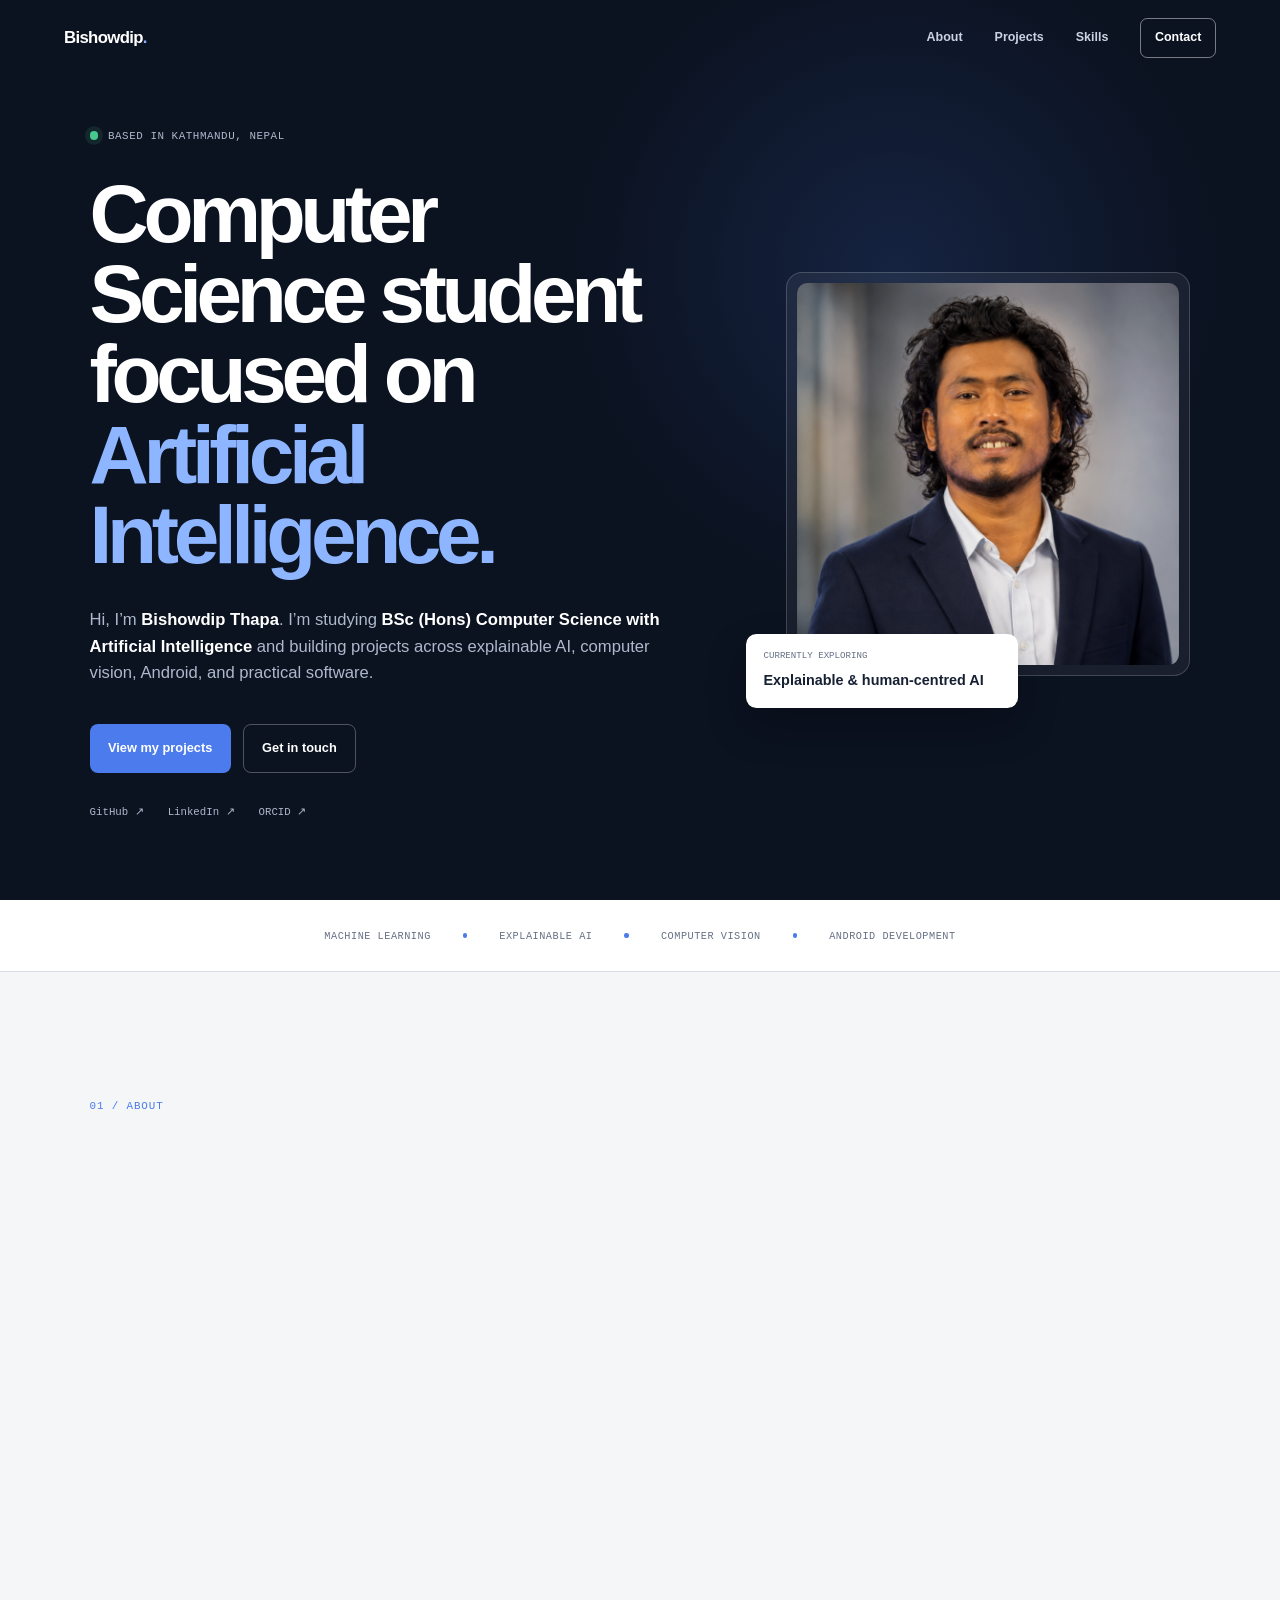
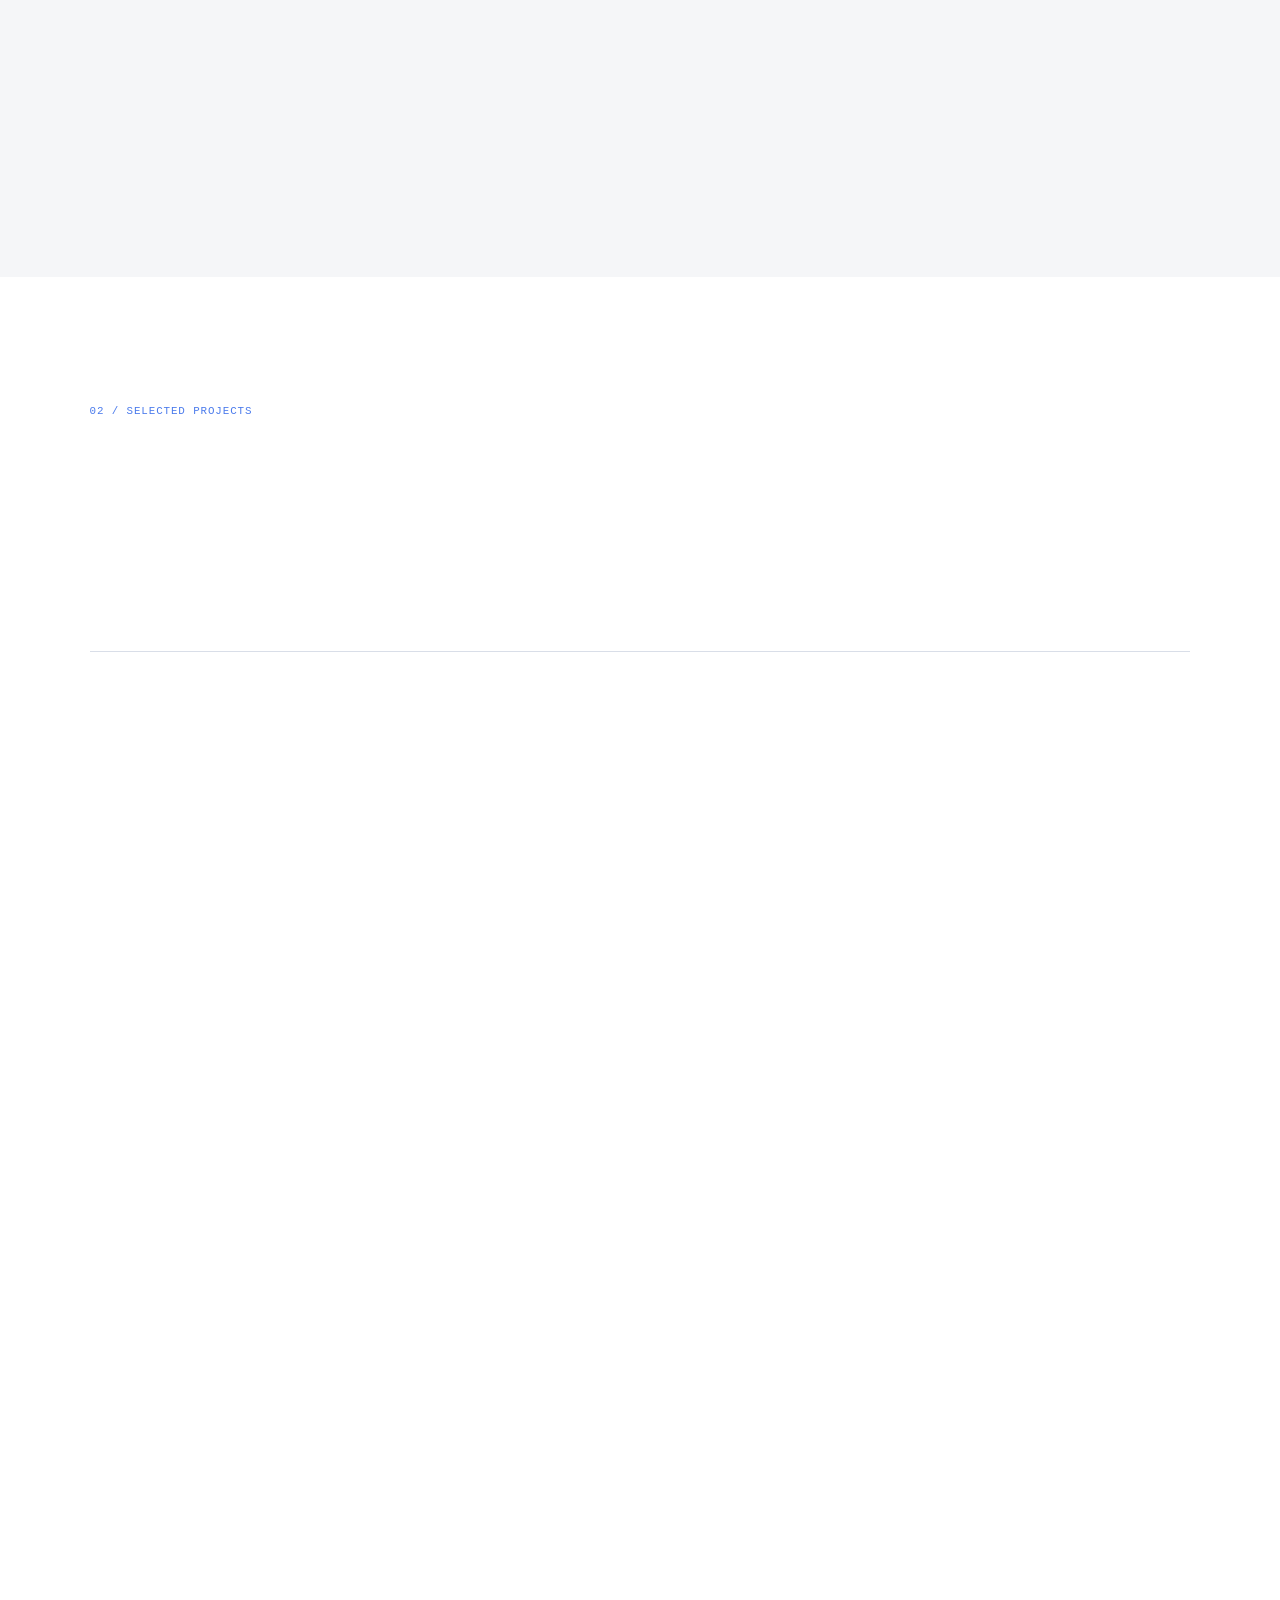
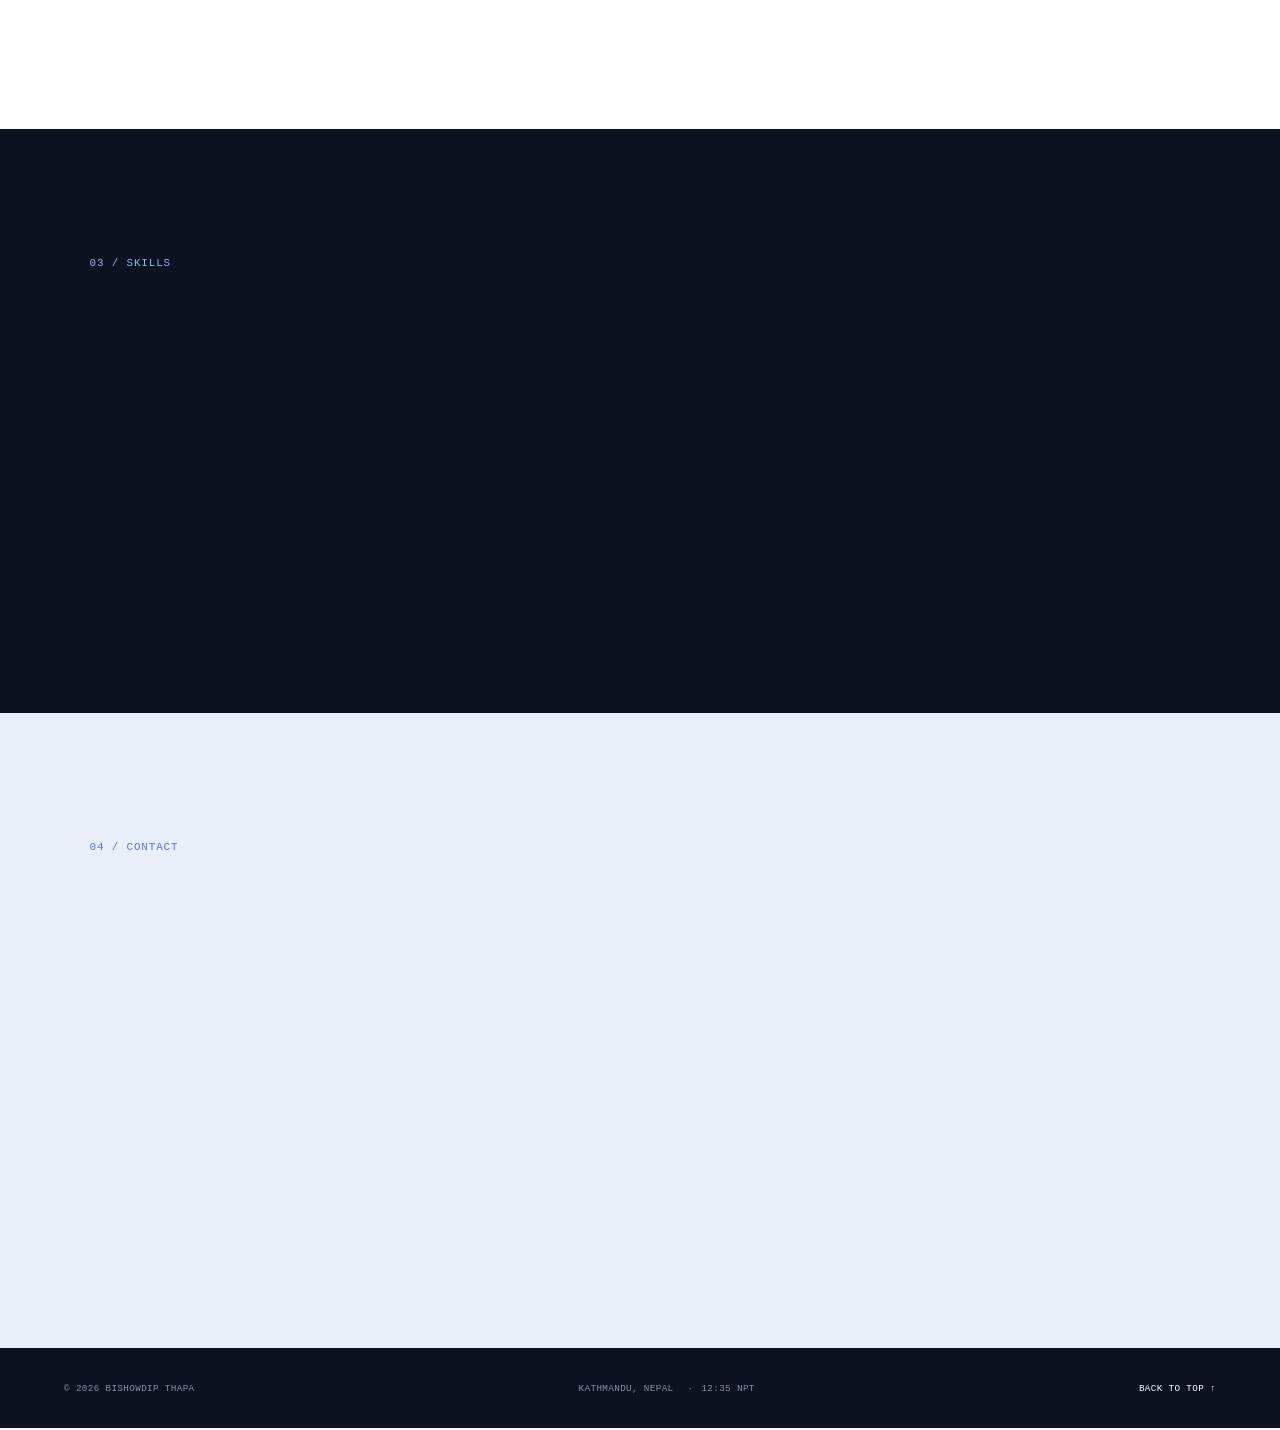
==== commit 1a4c05ac: "Refine portfolio identity and harden browser security" ====
--- a/index.html
+++ b/index.html
@@ -3,258 +3,217 @@
 <head>
   <meta charset="utf-8">
   <meta name="viewport" content="width=device-width, initial-scale=1">
-  <meta name="theme-color" content="#f3f0e8">
-  <meta name="description" content="Bishowdip Thapa is a software engineering student in Kathmandu building explainable AI, Android apps, and practical software from 0s and 1s.">
+  <meta name="theme-color" content="#0b1220">
+  <meta name="referrer" content="strict-origin-when-cross-origin">
+  <meta http-equiv="Content-Security-Policy" content="default-src 'self'; script-src 'self' 'sha256-pKUU0D0p7Vx1nixZagU0KsVjMCi2T+kJevF44lT7/mE='; style-src 'self' https://fonts.googleapis.com; font-src https://fonts.gstatic.com; img-src 'self' data:; connect-src 'none'; object-src 'none'; base-uri 'self'; form-action 'none'; upgrade-insecure-requests">
+  <meta name="description" content="Bishowdip Thapa is a BSc (Hons) Computer Science with Artificial Intelligence student in Kathmandu, building explainable AI, computer vision, Android, and practical software projects.">
   <meta name="author" content="Bishowdip Thapa">
   <meta property="og:type" content="website">
-  <meta property="og:title" content="Bishowdip Thapa — From 0 + 1">
-  <meta property="og:description" content="Software engineering, explainable AI, and useful experiments from Kathmandu.">
-  <meta property="og:image" content="bishowdip.jpg">
-  <title>Bishowdip Thapa — From 0 + 1</title>
+  <meta property="og:title" content="Bishowdip Thapa — Computer Science & AI">
+  <meta property="og:description" content="Computer Science with Artificial Intelligence student building practical, understandable software.">
+  <meta property="og:image" content="myself.png">
+  <title>Bishowdip Thapa — Computer Science &amp; AI</title>
   <link rel="preconnect" href="https://fonts.googleapis.com">
   <link rel="preconnect" href="https://fonts.gstatic.com" crossorigin>
-  <link href="https://fonts.googleapis.com/css2?family=DM+Mono:wght@300;400;500&family=Manrope:wght@400;500;600;700;800&display=swap" rel="stylesheet">
+  <link href="https://fonts.googleapis.com/css2?family=DM+Mono:wght@400;500&family=Manrope:wght@400;500;600;700;800&display=swap" rel="stylesheet">
   <link rel="stylesheet" href="style.css">
-  <link rel="icon" href="data:image/svg+xml,%3Csvg xmlns='http://www.w3.org/2000/svg' viewBox='0 0 64 64'%3E%3Crect width='64' height='64' rx='32' fill='%231f37ff'/%3E%3Ctext x='32' y='40' text-anchor='middle' font-family='monospace' font-size='28' fill='%23dfff00'%3E01%3C/text%3E%3C/svg%3E">
+  <link rel="icon" href="data:image/svg+xml,%3Csvg xmlns='http://www.w3.org/2000/svg' viewBox='0 0 64 64'%3E%3Crect width='64' height='64' rx='14' fill='%230b1220'/%3E%3Ctext x='32' y='40' text-anchor='middle' font-family='sans-serif' font-weight='700' font-size='27' fill='%236ea8fe'%3EBT%3C/text%3E%3C/svg%3E">
   <script type="application/ld+json">
   {
     "@context": "https://schema.org",
     "@type": "Person",
     "name": "Bishowdip Thapa",
     "url": "https://bishowdipthapa.com.np",
-    "image": "bishowdip.jpg",
-    "jobTitle": "Software Engineering Student",
+    "image": "myself.png",
+    "jobTitle": "Computer Science with Artificial Intelligence Student",
     "address": {"@type": "PostalAddress", "addressLocality": "Kathmandu", "addressCountry": "Nepal"},
+    "alumniOf": [
+      {"@type": "CollegeOrUniversity", "name": "Softwarica College of IT and E-Commerce / Coventry University"},
+      {"@type": "CollegeOrUniversity", "name": "Bauman Moscow State Technical University"}
+    ],
     "sameAs": ["https://github.com/bishowdip", "https://www.linkedin.com/in/bishowdipthapa/"]
   }
   </script>
 </head>
 <body>
-  <a class="skip-link" href="#main">Skip to the good stuff</a>
-  <div class="noise" aria-hidden="true"></div>
-  <div class="cursor-dot" aria-hidden="true"></div>
+  <a class="skip-link" href="#main">Skip to content</a>
 
   <header class="site-header">
-    <a class="wordmark" href="#top" aria-label="Bishowdip Thapa, home">
-      <span>BT</span><i>01</i>
-    </a>
+    <a class="wordmark" href="#top" aria-label="Bishowdip Thapa, home">Bishowdip<span>.</span></a>
     <nav aria-label="Main navigation">
-      <button class="menu-toggle" aria-expanded="false" aria-controls="site-menu">
-        <span>Menu</span><i></i>
-      </button>
+      <button class="menu-toggle" aria-expanded="false" aria-controls="site-menu">Menu <i></i></button>
       <div class="site-menu" id="site-menu">
-        <a href="#work">Work</a>
-        <a href="#story">Story</a>
-        <a href="#toolbox">Toolbox</a>
-        <a class="nav-contact" href="#contact">Let's talk ↗</a>
+        <a href="#about">About</a>
+        <a href="#work">Projects</a>
+        <a href="#skills">Skills</a>
+        <a class="nav-contact" href="#contact">Contact</a>
       </div>
     </nav>
   </header>
 
   <main id="main">
     <section class="hero" id="top">
-      <canvas id="binary-field" aria-hidden="true"></canvas>
-      <div class="hero-kicker">
-        <span class="status-dot"></span>
-        Kathmandu, Nepal · Open to interesting work
-      </div>
-
-      <div class="hero-title" aria-label="I build useful things from zero and one">
-        <span class="line line-one">I build <em>useful</em></span>
-        <span class="line line-two">things from</span>
-        <span class="line line-three"><b>0</b> and <b>1</b><i>.</i></span>
-      </div>
-
-      <div class="hero-bottom">
-        <p class="hero-intro">
-          I’m <strong>Bishowdip</strong>—a software engineering student exploring the space where
-          <span class="scribble">AI becomes understandable</span> and code becomes useful in the real world.
+      <div class="hero-copy">
+        <p class="availability"><span></span> Based in Kathmandu, Nepal</p>
+        <h1>Computer Science student focused on <em>Artificial Intelligence.</em></h1>
+        <p class="hero-lead">
+          Hi, I’m <strong>Bishowdip Thapa</strong>. I’m studying
+          <strong>BSc (Hons) Computer Science with Artificial Intelligence</strong>
+          and building projects across explainable AI, computer vision, Android, and practical software.
         </p>
-        <a class="round-link magnetic" href="#work" aria-label="See selected work">
-          <span>See work</span>
-          <svg viewBox="0 0 24 24" aria-hidden="true"><path d="M12 4v15M6 13l6 6 6-6"/></svg>
-        </a>
-      </div>
-
-      <div class="hero-stamp" aria-hidden="true">
-        <span>CURIOUS BY DEFAULT · BUILDING IN PUBLIC · </span>
-        <b>✦</b>
-      </div>
-    </section>
-
-    <section class="marquee" aria-label="Areas of interest">
-      <div class="marquee-track">
-        <span>EXPLAINABLE AI</span><i>✦</i><span>ANDROID</span><i>✦</i><span>EDGE COMPUTING</span><i>✦</i><span>USEFUL SOFTWARE</span><i>✦</i>
-        <span>EXPLAINABLE AI</span><i>✦</i><span>ANDROID</span><i>✦</i><span>EDGE COMPUTING</span><i>✦</i><span>USEFUL SOFTWARE</span><i>✦</i>
-      </div>
-    </section>
-
-    <section class="work section-pad" id="work">
-      <div class="section-heading reveal">
-        <p><span>01</span> Selected work</p>
-        <h2>Things I cared<br>enough to <em>make.</em></h2>
-      </div>
-
-      <div class="project-list">
-        <article class="project project-featured reveal">
-          <a href="https://github.com/bishowdip/medical-ai-prediction-system" target="_blank" rel="noopener" aria-label="Medical AI Prediction System on GitHub">
-            <div class="project-visual visual-medical">
-              <div class="xai-map" aria-hidden="true">
-                <span style="--x:12%;--y:18%;--s:1.2">age</span>
-                <span style="--x:58%;--y:11%;--s:.8">glucose</span>
-                <span style="--x:75%;--y:53%;--s:1.5">BMI</span>
-                <span style="--x:18%;--y:69%;--s:.7">pressure</span>
-                <span style="--x:43%;--y:43%;--s:2">WHY?</span>
-                <div class="pulse-core"></div>
-              </div>
-              <span class="case-number">CASE / 001</span>
-              <span class="project-arrow">↗</span>
-            </div>
-            <div class="project-copy">
-              <div>
-                <p class="eyebrow">AI · HEALTH · EXPLAINABILITY</p>
-                <h3>Medical AI<br>Prediction System</h3>
-              </div>
-              <p>Multi-disease risk prediction that doesn’t stop at an answer. SHAP and LIME help reveal why the model made each call.</p>
-              <ul><li>Python</li><li>XGBoost</li><li>Streamlit</li><li>SHAP + LIME</li></ul>
-            </div>
-          </a>
-        </article>
-
-        <article class="project project-half reveal">
-          <a href="https://github.com/bishowdip/Handwritten-Form-OCR" target="_blank" rel="noopener" aria-label="Handwritten Form OCR on GitHub">
-            <div class="project-visual visual-ocr">
-              <div class="paper-form" aria-hidden="true">
-                <span>नाम / NAME</span><strong>Bishowdip</strong>
-                <span>DATA</span><strong>{ structured: true }</strong>
-              </div>
-              <span class="scan-line"></span>
-              <span class="case-number">CASE / 002</span>
-              <span class="project-arrow">↗</span>
-            </div>
-            <div class="project-copy">
-              <div>
-                <p class="eyebrow">VISION · OCR · PUBLIC SYSTEMS</p>
-                <h3>Handwritten<br>Form OCR</h3>
-              </div>
-              <p>Turns handwritten government and college forms into clean JSON or CSV data.</p>
-              <ul><li>Python</li><li>Computer Vision</li><li>OCR</li></ul>
-            </div>
-          </a>
-        </article>
-
-        <article class="project project-half reveal">
-          <a href="https://github.com/bishowdip/SatarkAI" target="_blank" rel="noopener" aria-label="SatarkAI on GitHub">
-            <div class="project-visual visual-satark">
-              <div class="forensic-eye" aria-hidden="true"><i></i><b>87%</b></div>
-              <div class="signal-bars" aria-hidden="true"><i></i><i></i><i></i><i></i><i></i></div>
-              <span class="case-number">CASE / 003</span>
-              <span class="project-arrow">↗</span>
-            </div>
-            <div class="project-copy">
-              <div>
-                <p class="eyebrow">AI · MEDIA FORENSICS</p>
-                <h3>SatarkAI</h3>
-              </div>
-              <p>An AI-media forensic triage workstation for inspecting suspicious digital content.</p>
-              <ul><li>Python</li><li>Forensics</li><li>AI</li></ul>
-            </div>
-          </a>
-        </article>
-
-        <article class="project project-wide reveal">
-          <a href="https://github.com/ManjilDadaa/GharBato" target="_blank" rel="noopener" aria-label="GharBato on GitHub">
-            <div class="project-visual visual-ghar">
-              <div class="route" aria-hidden="true">
-                <span class="pin pin-a"></span><i></i><span class="pin pin-b"></span>
-              </div>
-              <div class="collab-note"><strong>5</strong> contributors<br><strong>700+</strong> commits</div>
-              <span class="case-number">CASE / 004</span>
-              <span class="project-arrow">↗</span>
-            </div>
-            <div class="project-copy">
-              <div>
-                <p class="eyebrow">ANDROID · TEAMWORK · KOTLIN</p>
-                <h3>GharBato</h3>
-              </div>
-              <p>A collaborative Android project and a real lesson in shipping software with a team—not just beside one.</p>
-              <ul><li>Kotlin</li><li>Android</li><li>Gradle</li><li>Collaboration</li></ul>
-            </div>
-          </a>
-        </article>
-      </div>
-
-      <a class="text-link reveal" href="https://github.com/bishowdip?tab=repositories" target="_blank" rel="noopener">
-        Explore all 15 repositories <span>↗</span>
-      </a>
-    </section>
-
-    <section class="story section-pad" id="story">
-      <div class="story-grid">
-        <div class="portrait-wrap reveal">
-          <div class="portrait-frame">
-            <img src="bishowdip.jpg" alt="Bishowdip Thapa in Kathmandu" width="309" height="387" loading="lazy">
-          </div>
-          <p class="portrait-caption">FIG. 01 — Human behind the commits</p>
-          <span class="portrait-sticker">still<br>learning!</span>
-        </div>
-
-        <div class="story-copy reveal">
-          <p class="section-label"><span>02</span> The plot so far</p>
-          <h2>I like software<br>with a pulse.</h2>
-          <p class="story-lead">My path started with machines before it became mostly code.</p>
-          <p>I explored mechatronics, robotics, and automation at Bauman Moscow State Technical University. That hardware-software intersection still shapes how I build: systems should make sense, have a purpose, and survive contact with reality.</p>
-          <p>Now I study Software Engineering at Softwarica College, affiliated with Coventry University. I’m especially drawn to explainable ML, edge AI, Android, and tools that solve ordinary, human problems.</p>
-          <blockquote>“Learning to make something out from 0 and 1.”</blockquote>
-        </div>
-      </div>
-
-      <div class="timeline reveal">
-        <div><span>2019—23</span><strong>Robotics roots</strong><p>Bauman Moscow State Technical University</p></div>
-        <i></i>
-        <div><span>2024—27</span><strong>Software engineering</strong><p>Softwarica College × Coventry University</p></div>
-        <i></i>
-        <div><span>NOW</span><strong>Building in the open</strong><p>AI, Android, edge experiments</p></div>
-      </div>
-    </section>
-
-    <section class="toolbox section-pad" id="toolbox">
-      <div class="section-heading reveal">
-        <p><span>03</span> Working set</p>
-        <h2>Tools change.<br><em>Curiosity stays.</em></h2>
-      </div>
-      <div class="tool-grid reveal">
-        <div class="tool-cell tool-intro">
-          <p>I’m not interested in collecting logos. These are simply the tools helping me ask better questions right now.</p>
-          <span class="tiny-note">Last updated / 2026</span>
-        </div>
-        <div class="tool-cell"><span>01</span><h3>Think</h3><p>Explainable AI<br>Machine Learning<br>System Design<br>MVC Architecture</p></div>
-        <div class="tool-cell cobalt"><span>02</span><h3>Build</h3><p>Python<br>Java<br>Kotlin<br>SQL</p></div>
-        <div class="tool-cell lime"><span>03</span><h3>Explore</h3><p>Edge AI<br>Computer Vision<br>Android<br>Human-centered AI</p></div>
-        <div class="tool-cell"><span>04</span><h3>Ship with</h3><p>Git + GitHub<br>Streamlit<br>SQLite<br>NVIDIA Jetson</p></div>
-      </div>
-    </section>
-
-    <section class="contact section-pad" id="contact">
-      <div class="contact-orbit" aria-hidden="true"><span>LET'S MAKE SOMETHING USEFUL · SAY HELLO · </span></div>
-      <p class="section-label reveal"><span>04</span> Your move</p>
-      <h2 class="reveal">Have a problem<br>worth <em>thinking about?</em></h2>
-      <p class="contact-note reveal">I’m open to internships, collaborations, research, and conversations that begin with “what if?”</p>
-      <a class="email-link reveal" href="mailto:bishodip123@gmail.com">
-        <span>bishodip123@gmail.com</span><i>↗</i>
-      </a>
-      <div class="contact-links reveal">
-        <a href="https://github.com/bishowdip" target="_blank" rel="noopener">GitHub ↗</a>
-        <a href="https://www.linkedin.com/in/bishowdipthapa/" target="_blank" rel="noopener">LinkedIn ↗</a>
-        <a href="https://orcid.org/0009-0003-5452-7668" target="_blank" rel="noopener">ORCID ↗</a>
+        <div class="hero-actions">
+          <a class="button primary" href="#work">View my projects</a>
+          <a class="button secondary" href="mailto:bishodip123@gmail.com">Get in touch</a>
+        </div>
+        <div class="hero-links">
+          <a href="https://github.com/bishowdip" target="_blank" rel="noopener noreferrer">GitHub ↗</a>
+          <a href="https://www.linkedin.com/in/bishowdipthapa/" target="_blank" rel="noopener noreferrer">LinkedIn ↗</a>
+          <a href="https://orcid.org/0009-0003-5452-7668" target="_blank" rel="noopener noreferrer">ORCID ↗</a>
+        </div>
+      </div>
+
+      <div class="hero-portrait">
+        <div class="portrait-card">
+          <img src="myself.png" alt="Professional portrait of Bishowdip Thapa" width="800" height="800" fetchpriority="high">
+        </div>
+        <div class="portrait-note">
+          <span>Currently exploring</span>
+          <strong>Explainable &amp; human-centred AI</strong>
+        </div>
+      </div>
+    </section>
+
+    <div class="focus-strip" aria-label="Primary interests">
+      <span>Machine Learning</span><i></i>
+      <span>Explainable AI</span><i></i>
+      <span>Computer Vision</span><i></i>
+      <span>Android Development</span>
+    </div>
+
+    <section class="about section" id="about">
+      <div class="section-label">01 / About</div>
+      <div class="about-content reveal">
+        <h2>I’m learning how intelligent systems work—and how to make them useful.</h2>
+        <div class="about-text">
+          <p>
+            My current degree combines core computer science with artificial intelligence. I’m especially interested
+            in models that can explain their decisions, because useful AI should also be understandable and responsible.
+          </p>
+          <p>
+            Before moving fully into computing, I studied Mechatronics, Robotics and Automation Engineering at
+            Bauman Moscow State Technical University. That background still influences how I approach software:
+            as part of a complete system, not just code on a screen.
+          </p>
+        </div>
+      </div>
+
+      <div class="education-grid reveal">
+        <article>
+          <span>2024 — 2027</span>
+          <h3>BSc (Hons) Computer Science with Artificial Intelligence</h3>
+          <p>Softwarica College of IT and E-Commerce<br>In partnership with Coventry University, UK</p>
+        </article>
+        <article>
+          <span>2019 — 2023 · Four semesters</span>
+          <h3>Mechatronics, Robotics and Automation Engineering</h3>
+          <p>Bauman Moscow State Technical University, Russia</p>
+        </article>
+        <article>
+          <span>Certification</span>
+          <h3>Getting Started with AI on Jetson Nano</h3>
+          <p>NVIDIA Deep Learning Institute</p>
+        </article>
+      </div>
+    </section>
+
+    <section class="work section" id="work">
+      <div class="section-label">02 / Selected projects</div>
+      <div class="section-intro reveal">
+        <h2>Projects that show how I think and build.</h2>
+        <p>A selection of academic, collaborative, and independent work. Each project links directly to its repository.</p>
+      </div>
+
+      <div class="projects">
+        <article class="project featured reveal">
+          <div class="project-index">01</div>
+          <div class="project-main">
+            <p class="project-type">Machine Learning · Explainability</p>
+            <h3>Medical AI Prediction System</h3>
+            <p>A multi-disease risk prediction system that uses SHAP and LIME to explain the factors behind each model prediction.</p>
+            <ul><li>Python</li><li>XGBoost</li><li>Streamlit</li><li>SHAP</li><li>LIME</li></ul>
+          </div>
+          <a class="project-link" href="https://github.com/bishowdip/medical-ai-prediction-system" target="_blank" rel="noopener noreferrer" aria-label="View Medical AI Prediction System on GitHub">View repository ↗</a>
+        </article>
+
+        <article class="project reveal">
+          <div class="project-index">02</div>
+          <div class="project-main">
+            <p class="project-type">Computer Vision · OCR</p>
+            <h3>Handwritten Form OCR</h3>
+            <p>Converts handwritten government and college forms into structured JSON or CSV data.</p>
+            <ul><li>Python</li><li>Computer Vision</li><li>OCR</li></ul>
+          </div>
+          <a class="project-link" href="https://github.com/bishowdip/Handwritten-Form-OCR" target="_blank" rel="noopener noreferrer" aria-label="View Handwritten Form OCR on GitHub">View repository ↗</a>
+        </article>
+
+        <article class="project reveal">
+          <div class="project-index">03</div>
+          <div class="project-main">
+            <p class="project-type">AI · Media Forensics</p>
+            <h3>SatarkAI</h3>
+            <p>An AI-media forensic triage workstation for inspecting and assessing suspicious digital content.</p>
+            <ul><li>Python</li><li>Artificial Intelligence</li><li>Forensics</li></ul>
+          </div>
+          <a class="project-link" href="https://github.com/bishowdip/SatarkAI" target="_blank" rel="noopener noreferrer" aria-label="View SatarkAI on GitHub">View repository ↗</a>
+        </article>
+
+        <article class="project reveal">
+          <div class="project-index">04</div>
+          <div class="project-main">
+            <p class="project-type">Android · Team Project</p>
+            <h3>GharBato</h3>
+            <p>A collaborative Kotlin Android project developed with a five-person team and more than 700 commits.</p>
+            <ul><li>Kotlin</li><li>Android</li><li>Gradle</li><li>Collaboration</li></ul>
+          </div>
+          <a class="project-link" href="https://github.com/ManjilDadaa/GharBato" target="_blank" rel="noopener noreferrer" aria-label="View GharBato on GitHub">View repository ↗</a>
+        </article>
+      </div>
+
+      <a class="all-projects reveal" href="https://github.com/bishowdip?tab=repositories" target="_blank" rel="noopener noreferrer">See all repositories on GitHub ↗</a>
+    </section>
+
+    <section class="skills section" id="skills">
+      <div class="section-label">03 / Skills</div>
+      <div class="skills-layout reveal">
+        <div>
+          <h2>My current technical toolkit.</h2>
+          <p>I’m continuing to deepen these skills through coursework and hands-on projects.</p>
+        </div>
+        <div class="skill-groups">
+          <article><h3>AI &amp; Data</h3><p>Machine Learning, Explainable AI, Computer Vision, Scikit-learn, Pandas, NumPy, SHAP, LIME</p></article>
+          <article><h3>Programming</h3><p>Python, Java, Kotlin, SQL</p></article>
+          <article><h3>Development</h3><p>Android, Streamlit, Tkinter, Swing, MVC Architecture</p></article>
+          <article><h3>Tools</h3><p>Git, GitHub, SQLite, Jupyter, NVIDIA Jetson</p></article>
+        </div>
+      </div>
+    </section>
+
+    <section class="contact section" id="contact">
+      <div class="section-label">04 / Contact</div>
+      <div class="contact-content reveal">
+        <div>
+          <h2>Open to internships, collaborations, and research opportunities.</h2>
+          <p>If you’re working on something in AI, software, or Android development, I’d be glad to hear about it.</p>
+        </div>
+        <a class="contact-email" href="mailto:bishodip123@gmail.com">bishodip123@gmail.com <span>↗</span></a>
       </div>
     </section>
   </main>
 
   <footer>
-    <p>Designed &amp; built by Bishowdip Thapa</p>
-    <p>© <span id="year">2026</span> · Kathmandu <span class="footer-time" aria-label="Current time in Kathmandu"></span></p>
-    <a href="#top">Back to zero ↑</a>
+    <p>© <span id="year">2026</span> Bishowdip Thapa</p>
+    <p>Kathmandu, Nepal <span class="footer-time"></span></p>
+    <a href="#top">Back to top ↑</a>
   </footer>
 
   <script src="script.js" defer></script>
--- a/style.css
+++ b/style.css
@@ -1,335 +1,309 @@
 :root {
-  --paper: #f3f0e8;
-  --ink: #11110f;
-  --blue: #1f37ff;
-  --lime: #dfff00;
-  --coral: #ff5c47;
-  --line: rgba(17, 17, 15, .2);
+  --navy: #0b1220;
+  --navy-soft: #111b2e;
+  --paper: #f5f6f8;
+  --white: #ffffff;
+  --blue: #4b7bec;
+  --blue-light: #8eb5ff;
+  --text: #172033;
+  --muted: #667085;
+  --line: #d9dee8;
+  --dark-line: rgba(255, 255, 255, .14);
   --mono: "DM Mono", monospace;
   --sans: "Manrope", sans-serif;
   --ease: cubic-bezier(.22, 1, .36, 1);
 }
 
 * { box-sizing: border-box; margin: 0; padding: 0; }
-html { scroll-behavior: smooth; scroll-padding-top: 6rem; }
+html { scroll-behavior: smooth; scroll-padding-top: 5rem; }
 body {
   background: var(--paper);
-  color: var(--ink);
+  color: var(--text);
   font-family: var(--sans);
+  line-height: 1.6;
   overflow-x: hidden;
   -webkit-font-smoothing: antialiased;
 }
 a { color: inherit; text-decoration: none; }
 img { display: block; max-width: 100%; }
-button { color: inherit; font: inherit; }
-::selection { background: var(--lime); color: var(--ink); }
-
-.noise {
-  position: fixed;
-  inset: 0;
-  z-index: 999;
-  pointer-events: none;
-  opacity: .045;
-  background-image: url("data:image/svg+xml,%3Csvg viewBox='0 0 180 180' xmlns='http://www.w3.org/2000/svg'%3E%3Cfilter id='n'%3E%3CfeTurbulence type='fractalNoise' baseFrequency='.9' numOctaves='4' stitchTiles='stitch'/%3E%3C/filter%3E%3Crect width='100%25' height='100%25' filter='url(%23n)' opacity='.7'/%3E%3C/svg%3E");
-}
+button { font: inherit; }
+::selection { background: var(--blue-light); color: var(--navy); }
+:focus-visible { outline: 3px solid var(--blue); outline-offset: 4px; }
+
 .skip-link {
   position: fixed;
-  top: -5rem;
+  top: -4rem;
   left: 1rem;
-  z-index: 1001;
-  background: var(--lime);
-  padding: .8rem 1rem;
-  font: 500 .8rem var(--mono);
+  z-index: 1000;
+  background: var(--white);
+  color: var(--navy);
+  padding: .75rem 1rem;
+  border-radius: .4rem;
 }
 .skip-link:focus { top: 1rem; }
-:focus-visible { outline: 3px solid var(--coral); outline-offset: 4px; }
 
 .site-header {
   position: fixed;
+  z-index: 100;
   top: 0;
   left: 0;
   width: 100%;
-  z-index: 100;
-  display: flex;
+  height: 4.75rem;
+  padding: 0 5vw;
+  display: flex;
+  align-items: center;
   justify-content: space-between;
-  align-items: center;
-  padding: 1.1rem 2rem;
-  transition: background .3s, border .3s, padding .3s;
+  color: var(--white);
+  transition: background .25s, border-color .25s;
 }
 .site-header.scrolled {
-  padding-block: .7rem;
-  background: rgba(243, 240, 232, .88);
-  backdrop-filter: blur(16px);
-  border-bottom: 1px solid var(--line);
-}
-.wordmark { display: flex; align-items: center; gap: .2rem; font-weight: 800; font-size: 1.25rem; letter-spacing: -.08em; }
-.wordmark i {
-  display: grid;
-  place-items: center;
-  width: 1.7rem;
-  height: 1.7rem;
-  border-radius: 50%;
-  background: var(--blue);
-  color: var(--lime);
-  font: normal 500 .56rem var(--mono);
-  letter-spacing: 0;
-}
-.site-menu { display: flex; align-items: center; gap: 2rem; font: 500 .74rem var(--mono); text-transform: uppercase; letter-spacing: .04em; }
-.site-menu a { position: relative; }
-.site-menu a:not(.nav-contact)::after {
-  content: "";
-  position: absolute;
-  left: 0; right: 0; bottom: -.35rem;
-  height: 2px;
-  background: var(--blue);
-  transform: scaleX(0);
-  transform-origin: right;
-  transition: transform .3s var(--ease);
-}
-.site-menu a:hover::after { transform: scaleX(1); transform-origin: left; }
-.nav-contact { background: var(--ink); color: var(--paper); padding: .75rem 1rem; border-radius: 3rem; }
-.menu-toggle { display: none; }
+  background: rgba(11, 18, 32, .94);
+  backdrop-filter: blur(14px);
+  border-bottom: 1px solid var(--dark-line);
+}
+.wordmark { font-size: 1.05rem; font-weight: 800; letter-spacing: -.04em; }
+.wordmark span { color: var(--blue-light); }
+.site-menu { display: flex; align-items: center; gap: 2rem; font-size: .78rem; font-weight: 600; }
+.site-menu a { color: #cbd3e2; transition: color .2s; }
+.site-menu a:hover { color: var(--white); }
+.site-menu .nav-contact {
+  color: var(--white);
+  border: 1px solid rgba(255,255,255,.45);
+  border-radius: .45rem;
+  padding: .55rem .85rem;
+}
+.menu-toggle { display: none; color: var(--white); background: none; border: 0; }
 
 .hero {
   min-height: 100svh;
+  background:
+    radial-gradient(circle at 70% 30%, rgba(75,123,236,.16), transparent 30%),
+    var(--navy);
+  color: var(--white);
+  padding: 8rem 7vw 5rem;
+  display: grid;
+  grid-template-columns: minmax(0, 1.2fr) minmax(20rem, .8fr);
+  gap: 7vw;
+  align-items: center;
+}
+.availability {
+  display: flex;
+  align-items: center;
+  gap: .6rem;
+  color: #aeb9cc;
+  font: 500 .68rem var(--mono);
+  text-transform: uppercase;
+  letter-spacing: .05em;
+  margin-bottom: 2rem;
+}
+.availability span { width: .55rem; height: .55rem; border-radius: 50%; background: #48c78e; box-shadow: 0 0 0 .3rem rgba(72,199,142,.12); }
+.hero h1 {
+  max-width: 57rem;
+  font-size: clamp(3.4rem, 6.4vw, 6.7rem);
+  line-height: .98;
+  letter-spacing: -.065em;
+}
+.hero h1 em { color: var(--blue-light); font-style: normal; }
+.hero-lead { max-width: 44rem; color: #aeb9cc; font-size: clamp(1rem, 1.3vw, 1.2rem); margin-top: 2rem; }
+.hero-lead strong { color: var(--white); font-weight: 600; }
+.hero-actions { display: flex; gap: .75rem; margin-top: 2.3rem; }
+.button {
+  display: inline-flex;
+  align-items: center;
+  justify-content: center;
+  min-height: 3.1rem;
+  padding: 0 1.15rem;
+  border-radius: .5rem;
+  font-size: .8rem;
+  font-weight: 700;
+  transition: transform .2s, background .2s, border-color .2s;
+}
+.button:hover { transform: translateY(-2px); }
+.button.primary { background: var(--blue); color: var(--white); }
+.button.primary:hover { background: #3869dc; }
+.button.secondary { border: 1px solid rgba(255,255,255,.28); color: var(--white); }
+.button.secondary:hover { border-color: rgba(255,255,255,.65); }
+.hero-links { display: flex; gap: 1.5rem; margin-top: 2rem; color: #aeb9cc; font: 500 .67rem var(--mono); }
+.hero-links a:hover { color: var(--white); }
+.hero-portrait { position: relative; max-width: 31rem; margin-left: auto; }
+.portrait-card { padding: .65rem; background: rgba(255,255,255,.06); border: 1px solid rgba(255,255,255,.18); border-radius: 1rem; }
+.portrait-card img { width: 100%; height: auto; aspect-ratio: 1; object-fit: cover; border-radius: .65rem; }
+.portrait-note {
+  position: absolute;
+  left: -2.5rem;
+  bottom: -2rem;
+  width: min(17rem, 72%);
+  background: var(--white);
+  color: var(--text);
+  padding: 1rem 1.1rem;
+  border-radius: .65rem;
+  box-shadow: 0 18px 40px rgba(0,0,0,.22);
+}
+.portrait-note span { display: block; color: var(--muted); font: 400 .57rem var(--mono); text-transform: uppercase; margin-bottom: .35rem; }
+.portrait-note strong { font-size: .9rem; line-height: 1.35; }
+
+.focus-strip {
+  min-height: 4.5rem;
+  padding: 1rem 5vw;
+  display: flex;
+  align-items: center;
+  justify-content: center;
+  gap: 2rem;
+  background: var(--white);
+  border-bottom: 1px solid var(--line);
+  color: var(--muted);
+  font: 500 .64rem var(--mono);
+  text-transform: uppercase;
+  letter-spacing: .05em;
+}
+.focus-strip i { width: .28rem; height: .28rem; border-radius: 50%; background: var(--blue); }
+
+.section { padding: 8rem 7vw; }
+.section-label {
+  color: var(--blue);
+  font: 500 .68rem var(--mono);
+  text-transform: uppercase;
+  letter-spacing: .08em;
+  margin-bottom: 3rem;
+}
+.about-content, .section-intro {
+  display: grid;
+  grid-template-columns: 1.15fr .85fr;
+  gap: 8vw;
+  align-items: start;
+}
+.about h2, .section-intro h2, .skills h2, .contact h2 {
+  font-size: clamp(2.3rem, 4.5vw, 4.6rem);
+  line-height: 1.06;
+  letter-spacing: -.055em;
+}
+.about-text { color: var(--muted); }
+.about-text p + p { margin-top: 1.3rem; }
+.education-grid {
+  display: grid;
+  grid-template-columns: 1.3fr 1fr .8fr;
+  gap: 1px;
+  background: var(--line);
+  border: 1px solid var(--line);
+  margin-top: 5rem;
+}
+.education-grid article { background: var(--white); padding: 2rem; min-height: 16rem; }
+.education-grid span { color: var(--blue); font: 500 .6rem var(--mono); text-transform: uppercase; }
+.education-grid h3 { font-size: 1.15rem; line-height: 1.4; margin: 2rem 0 1rem; }
+.education-grid p { color: var(--muted); font-size: .78rem; }
+
+.work { background: var(--white); }
+.section-intro { margin-bottom: 4rem; }
+.section-intro > p { max-width: 29rem; color: var(--muted); }
+.projects { border-top: 1px solid var(--line); }
+.project {
   position: relative;
-  display: flex;
-  flex-direction: column;
-  justify-content: center;
-  padding: 7.5rem 4vw 2.5rem;
-  overflow: hidden;
-}
-#binary-field { position: absolute; inset: 0; width: 100%; height: 100%; opacity: .14; pointer-events: none; }
-.hero-kicker {
-  position: relative;
-  z-index: 2;
-  width: max-content;
-  margin: 0 0 2.5vh 1vw;
-  display: flex;
-  align-items: center;
-  gap: .6rem;
-  border: 1px solid var(--ink);
-  border-radius: 3rem;
-  padding: .45rem .75rem;
-  font: 400 clamp(.59rem, .8vw, .72rem) var(--mono);
+  display: grid;
+  grid-template-columns: 4rem 1fr 11rem;
+  gap: 2rem;
+  align-items: start;
+  padding: 2.4rem 0;
+  border-bottom: 1px solid var(--line);
+  transition: padding .25s, background .25s;
+}
+.project:hover { padding-inline: 1rem; background: #f8faff; }
+.project-index { color: var(--blue); font: 500 .65rem var(--mono); padding-top: .3rem; }
+.project-main { max-width: 50rem; }
+.project-type { color: var(--muted); font: 500 .6rem var(--mono); text-transform: uppercase; letter-spacing: .06em; margin-bottom: .65rem; }
+.project h3 { font-size: clamp(1.65rem, 3vw, 2.7rem); letter-spacing: -.04em; line-height: 1.1; }
+.project-main > p:not(.project-type) { color: var(--muted); max-width: 45rem; margin-top: .8rem; font-size: .9rem; }
+.project ul { display: flex; flex-wrap: wrap; gap: .45rem; list-style: none; margin-top: 1.2rem; }
+.project li { padding: .3rem .55rem; background: #edf2fd; color: #35589e; border-radius: .3rem; font: 500 .57rem var(--mono); }
+.project-link { justify-self: end; font: 500 .65rem var(--mono); border-bottom: 1px solid var(--text); padding-bottom: .2rem; }
+.project-link:hover, .all-projects:hover { color: var(--blue); border-color: var(--blue); }
+.all-projects { display: block; width: max-content; margin: 2.5rem 0 0 auto; font: 500 .67rem var(--mono); border-bottom: 1px solid var(--text); padding-bottom: .25rem; }
+
+.skills { background: var(--navy); color: var(--white); }
+.skills .section-label { color: var(--blue-light); }
+.skills-layout { display: grid; grid-template-columns: .8fr 1.2fr; gap: 9vw; }
+.skills-layout > div:first-child p { color: #9eabc0; max-width: 28rem; margin-top: 1.5rem; }
+.skill-groups { display: grid; grid-template-columns: 1fr 1fr; border-top: 1px solid var(--dark-line); }
+.skill-groups article { padding: 1.7rem 1rem 1.7rem 0; border-bottom: 1px solid var(--dark-line); }
+.skill-groups article:nth-child(odd) { border-right: 1px solid var(--dark-line); }
+.skill-groups article:nth-child(even) { padding-left: 1.7rem; }
+.skill-groups h3 { color: var(--blue-light); font: 500 .68rem var(--mono); text-transform: uppercase; margin-bottom: .8rem; }
+.skill-groups p { color: #aeb9cc; font-size: .83rem; }
+
+.contact { background: #e9eef8; }
+.contact-content { display: grid; grid-template-columns: 1fr .8fr; gap: 8vw; align-items: end; }
+.contact-content > div p { color: var(--muted); max-width: 39rem; margin-top: 1.5rem; }
+.contact-email {
+  display: flex;
+  justify-content: space-between;
+  align-items: center;
+  border-bottom: 1px solid var(--text);
+  padding: 1rem 0;
+  font: 500 clamp(.85rem, 1.5vw, 1.15rem) var(--mono);
+}
+.contact-email:hover { color: var(--blue); border-color: var(--blue); }
+
+footer {
+  min-height: 5rem;
+  padding: 1.5rem 5vw;
+  display: flex;
+  justify-content: space-between;
+  align-items: center;
+  gap: 2rem;
+  background: var(--navy);
+  color: #8491a7;
+  font: 400 .58rem var(--mono);
   text-transform: uppercase;
-}
-.status-dot { width: .52rem; height: .52rem; border-radius: 50%; background: #2fc968; box-shadow: 0 0 0 5px rgba(47,201,104,.15); animation: blink 2s infinite; }
-@keyframes blink { 50% { box-shadow: 0 0 0 10px rgba(47,201,104,0); } }
-.hero-title { position: relative; z-index: 2; font-size: clamp(3.6rem, 10.8vw, 10.5rem); font-weight: 800; line-height: .79; letter-spacing: -.085em; }
-.hero-title .line { display: block; white-space: nowrap; }
-.line-one { margin-left: 1vw; }
-.line-two { text-align: right; padding-right: 3vw; }
-.line-three { margin-left: 16vw; color: var(--blue); }
-.hero-title em { font-family: Georgia, serif; font-weight: 400; color: var(--blue); }
-.hero-title b { display: inline-grid; place-items: center; width: .78em; height: .78em; border: .06em solid currentColor; border-radius: 50%; font: 500 .74em var(--mono); letter-spacing: 0; vertical-align: .06em; }
-.hero-title i { color: var(--coral); font-style: normal; }
-.hero-bottom { position: relative; z-index: 2; display: flex; align-items: end; justify-content: space-between; margin: 5vh 8vw 0 17vw; }
-.hero-intro { max-width: 34rem; font-size: clamp(1rem, 1.45vw, 1.3rem); line-height: 1.55; letter-spacing: -.02em; }
-.scribble { position: relative; white-space: nowrap; }
-.scribble::after { content: ""; position: absolute; left: 0; right: 0; bottom: -.16rem; height: .45rem; background: url("data:image/svg+xml,%3Csvg viewBox='0 0 200 10' xmlns='http://www.w3.org/2000/svg'%3E%3Cpath d='M2 7 Q45 1 93 6 T198 4' fill='none' stroke='%23ff5c47' stroke-width='3'/%3E%3C/svg%3E") center/100% 100% no-repeat; }
-.round-link { flex: 0 0 auto; width: 7rem; height: 7rem; border-radius: 50%; display: flex; flex-direction: column; align-items: center; justify-content: center; gap: .65rem; background: var(--lime); border: 1px solid var(--ink); font: 500 .7rem var(--mono); text-transform: uppercase; transition: transform .3s var(--ease), background .3s; }
-.round-link:hover { background: var(--coral); transform: rotate(-8deg); }
-.round-link svg { width: 1.2rem; fill: none; stroke: currentColor; stroke-width: 1.5; }
-.hero-stamp {
-  position: absolute;
-  right: -1rem;
-  top: 23%;
-  width: 8rem;
-  height: 8rem;
-  border-radius: 50%;
-  background: var(--ink);
-  color: var(--paper);
-  animation: spin 18s linear infinite;
-}
-.hero-stamp span { position: absolute; inset: .8rem; font: 400 .55rem var(--mono); text-align: center; word-spacing: .2rem; }
-.hero-stamp b { position: absolute; inset: 0; display: grid; place-items: center; color: var(--lime); font-size: 1.8rem; }
-@keyframes spin { to { transform: rotate(360deg); } }
-
-.marquee { overflow: hidden; border-block: 1px solid var(--ink); background: var(--blue); color: white; padding: .85rem 0; transform: rotate(-1.1deg) scale(1.02); }
-.marquee-track { width: max-content; display: flex; align-items: center; gap: 1.6rem; animation: marquee 24s linear infinite; font: 500 .8rem var(--mono); letter-spacing: .08em; }
-.marquee-track i { color: var(--lime); font-style: normal; }
-@keyframes marquee { to { transform: translateX(-50%); } }
-
-.section-pad { padding: 10rem 6vw; }
-.section-heading { display: grid; grid-template-columns: 30% 1fr; align-items: start; margin-bottom: 6rem; }
-.section-heading > p, .section-label { font: 500 .68rem var(--mono); text-transform: uppercase; letter-spacing: .08em; }
-.section-heading > p span, .section-label span { display: inline-grid; place-items: center; width: 1.7rem; height: 1.7rem; margin-right: .6rem; border-radius: 50%; background: var(--ink); color: var(--paper); }
-.section-heading h2, .story-copy h2, .contact h2 { font-size: clamp(3rem, 6.5vw, 6.8rem); line-height: .92; letter-spacing: -.075em; }
-.section-heading h2 em, .contact h2 em { color: var(--blue); font-family: Georgia, serif; font-weight: 400; }
-
-.project-list { display: grid; grid-template-columns: 1fr 1fr; gap: 2px; background: var(--ink); border: 2px solid var(--ink); }
-.project { background: var(--paper); min-width: 0; }
-.project-featured, .project-wide { grid-column: 1 / -1; }
-.project > a { display: grid; grid-template-columns: 1.25fr .75fr; min-height: 38rem; }
-.project-half > a { display: flex; flex-direction: column; min-height: 48rem; }
-.project-half .project-visual { min-height: 26rem; }
-.project-half .project-copy { flex: 1; }
-.project-visual { position: relative; overflow: hidden; min-height: 30rem; isolation: isolate; }
-.project-arrow { position: absolute; top: 1.2rem; right: 1.2rem; display: grid; place-items: center; width: 3.5rem; height: 3.5rem; border-radius: 50%; border: 1px solid currentColor; font-size: 1.5rem; transition: transform .4s var(--ease), background .3s, color .3s; }
-.project a:hover .project-arrow { transform: rotate(45deg); background: var(--lime); color: var(--ink); }
-.case-number { position: absolute; left: 1.2rem; top: 1.5rem; font: 500 .62rem var(--mono); letter-spacing: .08em; }
-.project-copy { padding: 3rem; display: flex; flex-direction: column; justify-content: space-between; gap: 3rem; }
-.eyebrow { margin-bottom: 1rem; font: 500 .62rem var(--mono); letter-spacing: .08em; }
-.project-copy h3 { font-size: clamp(2.1rem, 4vw, 4.5rem); line-height: .92; letter-spacing: -.06em; }
-.project-copy > p { max-width: 34rem; color: #45443f; font-size: .95rem; line-height: 1.6; }
-.project-copy ul { display: flex; gap: .45rem; flex-wrap: wrap; list-style: none; }
-.project-copy li { border: 1px solid var(--ink); border-radius: 2rem; padding: .35rem .65rem; font: 400 .58rem var(--mono); text-transform: uppercase; }
-
-.visual-medical { background: var(--blue); color: white; }
-.xai-map { position: absolute; inset: 0; }
-.xai-map > span { position: absolute; left: var(--x); top: var(--y); font: 400 calc(var(--s) * 1rem) var(--mono); opacity: calc(.35 + var(--s) / 4); }
-.xai-map > span::before { content: "+"; color: var(--lime); margin-right: .35rem; }
-.pulse-core { position: absolute; left: 50%; top: 50%; width: 9rem; height: 9rem; border: 1px solid var(--lime); border-radius: 50%; transform: translate(-50%,-50%); animation: pulseCore 2.4s ease-out infinite; }
-.pulse-core::before, .pulse-core::after { content: ""; position: absolute; inset: 18%; border: 1px solid rgba(223,255,0,.5); border-radius: 50%; }
-.pulse-core::after { inset: 38%; background: var(--lime); }
-@keyframes pulseCore { 50% { box-shadow: 0 0 0 4rem rgba(223,255,0,0); transform: translate(-50%,-50%) scale(1.15); } }
-
-.visual-ocr { background: var(--lime); }
-.paper-form { position: absolute; width: 70%; left: 15%; top: 18%; padding: 2rem; background: white; border: 1px solid var(--ink); box-shadow: 12px 12px 0 var(--blue); transform: rotate(-4deg); }
-.paper-form span, .paper-form strong { display: block; border-bottom: 1px solid var(--line); padding: .65rem 0; }
-.paper-form span { font: 400 .55rem var(--mono); }
-.paper-form strong { font: 500 1rem var(--mono); }
-.scan-line { position: absolute; left: 5%; right: 5%; height: 3px; top: 12%; background: var(--coral); box-shadow: 0 0 18px var(--coral); animation: scan 3s ease-in-out infinite alternate; z-index: 2; }
-@keyframes scan { to { top: 88%; } }
-
-.visual-satark { background: var(--ink); color: white; }
-.forensic-eye { position: absolute; left: 50%; top: 45%; transform: translate(-50%,-50%); width: 15rem; height: 9rem; border: 2px solid var(--coral); border-radius: 100% 0 100% 0; rotate: -45deg; }
-.forensic-eye i { position: absolute; left: 50%; top: 50%; width: 5rem; height: 5rem; transform: translate(-50%,-50%); border-radius: 50%; background: var(--blue); border: 1rem solid var(--paper); }
-.forensic-eye b { position: absolute; left: 50%; top: 50%; transform: translate(-50%,-50%) rotate(45deg); z-index: 2; color: var(--lime); font: 500 .8rem var(--mono); }
-.signal-bars { position: absolute; left: 1.5rem; right: 1.5rem; bottom: 2rem; display: flex; align-items: end; gap: 3px; height: 4rem; }
-.signal-bars i { flex: 1; background: var(--blue); animation: signal 1.5s ease-in-out infinite alternate; }
-.signal-bars i:nth-child(1) { height: 20%; }.signal-bars i:nth-child(2) { height: 90%; animation-delay: -.3s; }.signal-bars i:nth-child(3) { height: 45%; animation-delay: -.6s; }.signal-bars i:nth-child(4) { height: 70%; animation-delay: -.9s; }.signal-bars i:nth-child(5) { height: 30%; animation-delay: -1.2s; }
-@keyframes signal { to { height: 15%; } }
-
-.visual-ghar { background: var(--coral); }
-.route { position: absolute; inset: 18%; }
-.route i { position: absolute; left: 12%; top: 50%; width: 75%; border-top: 4px dashed var(--ink); transform: rotate(-12deg); }
-.pin { position: absolute; width: 3rem; height: 3rem; border-radius: 50% 50% 50% 0; background: var(--lime); border: 2px solid var(--ink); transform: rotate(-45deg); }
-.pin::after { content: ""; position: absolute; inset: 30%; border-radius: 50%; background: var(--blue); }
-.pin-a { left: 2%; bottom: 12%; }.pin-b { right: 5%; top: 10%; }
-.collab-note { position: absolute; left: 50%; top: 48%; transform: translate(-50%,-50%) rotate(5deg); background: var(--paper); border: 1px solid var(--ink); padding: 1.4rem 2rem; font: 400 .7rem var(--mono); box-shadow: 8px 8px 0 var(--blue); }
-.collab-note strong { font-size: 2rem; }
-.text-link { margin: 3rem 0 0 auto; width: max-content; display: block; border-bottom: 1px solid var(--ink); padding-bottom: .3rem; font: 500 .75rem var(--mono); text-transform: uppercase; }
-.text-link span { color: var(--blue); font-size: 1.2rem; }
-
-.story { background: var(--ink); color: var(--paper); }
-.story-grid { display: grid; grid-template-columns: .8fr 1.2fr; gap: 10vw; align-items: center; }
-.portrait-wrap { position: relative; max-width: 30rem; margin: auto; }
-.portrait-frame { padding: 1rem; background: var(--paper); transform: rotate(-2.5deg); }
-.portrait-frame img { width: 100%; aspect-ratio: 4/5; object-fit: cover; object-position: center; filter: grayscale(100%) contrast(1.08); }
-.portrait-caption { margin-top: 1rem; font: 400 .57rem var(--mono); letter-spacing: .08em; }
-.portrait-sticker { position: absolute; right: -2.2rem; bottom: 4rem; width: 6.5rem; height: 6.5rem; display: grid; place-items: center; text-align: center; border-radius: 50%; background: var(--lime); color: var(--ink); font: 500 .8rem var(--mono); transform: rotate(10deg); }
-.story-copy .section-label { margin-bottom: 3rem; color: #aaa79e; }
-.story-copy .section-label span { background: var(--paper); color: var(--ink); }
-.story-copy h2 { color: var(--lime); margin-bottom: 2.5rem; }
-.story-copy > p:not(.section-label) { max-width: 42rem; color: #aaa79e; font-size: .95rem; line-height: 1.8; margin-top: 1.3rem; }
-.story-copy .story-lead { color: var(--paper) !important; font-size: 1.35rem !important; line-height: 1.5 !important; }
-.story-copy blockquote { margin-top: 3rem; border-left: 3px solid var(--blue); padding-left: 1.5rem; font: 300 1.15rem var(--mono); }
-.timeline { margin-top: 9rem; display: grid; grid-template-columns: 1fr auto 1fr auto 1fr; align-items: center; }
-.timeline i { display: block; width: 5vw; border-top: 1px dashed #69675f; }
-.timeline div { border-top: 1px solid #69675f; padding-top: 1.4rem; }
-.timeline span { display: block; color: var(--lime); font: 400 .65rem var(--mono); margin-bottom: 1rem; }
-.timeline strong { font-size: 1.05rem; }
-.timeline p { color: #85827a; font-size: .7rem; margin-top: .35rem; }
-
-.tool-grid { display: grid; grid-template-columns: 1.25fr repeat(2, 1fr); border: 1px solid var(--ink); }
-.tool-cell { min-height: 20rem; padding: 2rem; border-right: 1px solid var(--ink); border-bottom: 1px solid var(--ink); display: flex; flex-direction: column; }
-.tool-cell:nth-child(3), .tool-cell:last-child { border-right: 0; }
-.tool-cell > span { font: 400 .6rem var(--mono); }
-.tool-cell h3 { margin-top: auto; font-size: 2rem; letter-spacing: -.05em; }
-.tool-cell p { margin-top: 1rem; font: 300 .75rem/1.8 var(--mono); }
-.tool-intro { grid-row: span 2; }
-.tool-intro p { margin-top: 0; max-width: 18rem; font: 500 1.3rem/1.5 var(--sans); letter-spacing: -.03em; }
-.tiny-note { margin-top: auto; color: #77746c; }
-.cobalt { background: var(--blue); color: white; }
-.lime { background: var(--lime); }
-
-.contact { position: relative; overflow: hidden; background: var(--blue); color: white; min-height: 90svh; display: flex; flex-direction: column; justify-content: center; }
-.contact .section-label span { background: var(--lime); color: var(--ink); }
-.contact h2 { margin-top: 4rem; max-width: 75rem; }
-.contact h2 em { color: var(--lime); }
-.contact-note { max-width: 35rem; margin: 3rem 0; font-size: 1rem; line-height: 1.6; }
-.email-link { display: flex; justify-content: space-between; align-items: center; width: 100%; border-block: 1px solid rgba(255,255,255,.5); padding: 1.5rem 0; font: 400 clamp(1rem,3vw,2.5rem) var(--mono); transition: color .3s, padding .3s; }
-.email-link:hover { color: var(--lime); padding-inline: 1rem; }
-.email-link i { font-style: normal; }
-.contact-links { display: flex; gap: 2rem; margin-top: 2rem; font: 500 .7rem var(--mono); text-transform: uppercase; }
-.contact-links a:hover { color: var(--lime); }
-.contact-orbit { position: absolute; right: -8rem; top: 7rem; width: 22rem; height: 22rem; border: 1px solid rgba(255,255,255,.2); border-radius: 50%; animation: spin 22s linear infinite; opacity: .7; }
-.contact-orbit::after { content: "01"; position: absolute; inset: 0; display: grid; place-items: center; color: var(--lime); font: 500 5rem var(--mono); }
-.contact-orbit span { position: absolute; inset: 1.5rem; text-align: center; font: 400 .6rem var(--mono); letter-spacing: .2em; }
-
-footer { display: flex; justify-content: space-between; gap: 2rem; padding: 1.3rem 2rem; background: var(--ink); color: #8a887f; font: 400 .57rem var(--mono); text-transform: uppercase; letter-spacing: .05em; }
-footer a { color: var(--paper); }
+  letter-spacing: .04em;
+}
+footer a { color: var(--white); }
 .footer-time::before { content: "·"; margin: 0 .5rem; }
 
-.reveal { opacity: 0; transform: translateY(45px); transition: opacity .8s var(--ease), transform .8s var(--ease); }
+.reveal { opacity: 0; transform: translateY(24px); transition: opacity .65s var(--ease), transform .65s var(--ease); }
 .reveal.visible { opacity: 1; transform: none; }
-.cursor-dot { position: fixed; left: 0; top: 0; z-index: 1000; width: .65rem; height: .65rem; border-radius: 50%; background: var(--coral); pointer-events: none; transform: translate(-50%,-50%); mix-blend-mode: multiply; transition: width .2s, height .2s; }
-.cursor-dot.hover { width: 2.5rem; height: 2.5rem; opacity: .75; }
 
 @media (max-width: 900px) {
-  .site-header { padding: 1rem 1.2rem; }
-  .menu-toggle { display: flex; align-items: center; gap: .6rem; border: 0; background: none; font: 500 .7rem var(--mono); text-transform: uppercase; }
-  .menu-toggle i, .menu-toggle i::after { display: block; width: 1.5rem; height: 1px; background: var(--ink); transition: transform .3s; content: ""; }
+  .site-header { padding-inline: 1.25rem; }
+  .menu-toggle { display: flex; align-items: center; gap: .6rem; }
+  .menu-toggle i, .menu-toggle i::after { display: block; width: 1.25rem; height: 1px; background: currentColor; content: ""; transition: transform .25s; }
   .menu-toggle i::after { transform: translateY(5px); }
   .menu-toggle[aria-expanded="true"] i { transform: rotate(45deg); }
   .menu-toggle[aria-expanded="true"] i::after { transform: rotate(-90deg); }
-  .site-menu { position: fixed; inset: 3.7rem 1rem auto; display: none; flex-direction: column; align-items: stretch; gap: 0; background: var(--ink); color: var(--paper); padding: 1rem; }
+  .site-menu { position: fixed; top: 4.75rem; left: 1rem; right: 1rem; display: none; flex-direction: column; align-items: stretch; gap: 0; background: var(--navy-soft); border: 1px solid var(--dark-line); padding: .65rem; }
   .site-menu.open { display: flex; }
-  .site-menu a { padding: 1rem; border-bottom: 1px solid #333; font-size: .9rem; }
-  .nav-contact { border-radius: 0; background: var(--lime); color: var(--ink); margin-top: .5rem; }
-  .hero-title { font-size: clamp(3.45rem, 15vw, 7rem); line-height: .85; }
-  .line-two { text-align: left; margin-left: 8vw; }
-  .line-three { margin-left: 2vw; }
-  .hero-bottom { margin: 3rem 0 0 8vw; }
-  .hero-intro { max-width: 25rem; }
-  .round-link { width: 5.8rem; height: 5.8rem; }
-  .hero-stamp { display: none; }
-  .section-heading { grid-template-columns: 1fr; gap: 2.5rem; }
-  .project > a, .project-half > a { display: flex; flex-direction: column; min-height: 0; }
-  .project-visual, .project-half .project-visual { min-height: 24rem; }
-  .project-copy { min-height: 24rem; }
-  .story-grid { grid-template-columns: 1fr; }
-  .portrait-wrap { width: 72%; }
-  .tool-grid { grid-template-columns: 1fr 1fr; }
-  .tool-intro { grid-row: auto; grid-column: 1/-1; min-height: 14rem; }
-  .tool-cell:nth-child(3) { border-right: 0; }
-  .tool-cell:last-child { border-right: 1px solid var(--ink); }
-}
-
-@media (max-width: 620px) {
-  .section-pad { padding: 7rem 1rem; }
-  .hero { padding-inline: 1rem; padding-top: 6rem; min-height: 46rem; }
-  .hero-title { font-size: clamp(3rem, 16.5vw, 5rem); letter-spacing: -.09em; }
-  .hero-kicker { margin-left: 0; }
-  .hero-bottom { margin: 3rem 0 0; align-items: center; gap: 1.5rem; }
-  .hero-intro { font-size: .86rem; }
-  .round-link { width: 5.2rem; height: 5.2rem; font-size: .58rem; }
-  .scribble { white-space: normal; }
-  .section-heading { margin-bottom: 3.5rem; }
-  .section-heading h2, .story-copy h2, .contact h2 { font-size: clamp(2.75rem, 14vw, 4.3rem); }
-  .project-list { grid-template-columns: 1fr; }
-  .project-featured, .project-wide { grid-column: auto; }
-  .project-visual, .project-half .project-visual { min-height: 20rem; }
-  .project-copy { padding: 2rem 1.4rem; min-height: 23rem; }
-  .project-copy h3 { font-size: 2.7rem; }
-  .paper-form { width: 76%; left: 10%; }
-  .story-grid { gap: 5rem; }
-  .portrait-wrap { width: 82%; }
-  .timeline { grid-template-columns: 1fr; gap: 2rem; }
-  .timeline i { display: none; }
-  .tool-grid { grid-template-columns: 1fr; }
-  .tool-intro { grid-column: auto; }
-  .tool-cell, .tool-cell:nth-child(3), .tool-cell:last-child { border-right: 0; min-height: 16rem; }
-  .contact { min-height: 48rem; }
-  .contact-orbit { opacity: .25; }
-  .contact-links { flex-wrap: wrap; }
-  footer { flex-direction: column; gap: .7rem; }
-}
-
-@media (pointer: coarse) { .cursor-dot { display: none; } }
+  .site-menu a { padding: .9rem; border-bottom: 1px solid var(--dark-line); }
+  .site-menu .nav-contact { border: 0; border-radius: 0; }
+  .hero { grid-template-columns: 1fr .72fr; padding-inline: 5vw; gap: 4vw; }
+  .hero h1 { font-size: clamp(3rem, 7vw, 5.5rem); }
+  .portrait-note { left: -1rem; }
+  .about-content, .section-intro, .skills-layout, .contact-content { grid-template-columns: 1fr; gap: 2.5rem; }
+  .education-grid { grid-template-columns: 1fr; }
+  .education-grid article { min-height: 0; }
+}
+
+@media (max-width: 650px) {
+  .hero { min-height: auto; grid-template-columns: 1fr; padding: 7.5rem 1.2rem 5rem; }
+  .hero-copy { order: 2; }
+  .hero-portrait { order: 1; width: min(72vw, 20rem); margin: 0 auto 2.5rem; }
+  .portrait-note { left: -1rem; bottom: -1.5rem; }
+  .hero h1 { font-size: clamp(2.7rem, 13vw, 4rem); }
+  .hero-lead { font-size: .94rem; }
+  .hero-actions { flex-direction: column; align-items: stretch; }
+  .hero-links { flex-wrap: wrap; }
+  .focus-strip { justify-content: flex-start; overflow-x: auto; gap: 1rem; padding-inline: 1.2rem; }
+  .focus-strip span { white-space: nowrap; }
+  .section { padding: 6rem 1.2rem; }
+  .about h2, .section-intro h2, .skills h2, .contact h2 { font-size: clamp(2.2rem, 11vw, 3.3rem); }
+  .project { grid-template-columns: 2rem 1fr; gap: 1rem; }
+  .project-link { grid-column: 2; justify-self: start; margin-top: .7rem; }
+  .project:hover { padding-inline: 0; background: transparent; }
+  .skill-groups { grid-template-columns: 1fr; }
+  .skill-groups article:nth-child(odd) { border-right: 0; }
+  .skill-groups article:nth-child(even) { padding-left: 0; }
+  .contact-email { font-size: .72rem; }
+  footer { flex-direction: column; align-items: flex-start; gap: .6rem; }
+}
+
 @media (prefers-reduced-motion: reduce) {
-  *, *::before, *::after { animation-duration: .01ms !important; animation-iteration-count: 1 !important; scroll-behavior: auto !important; transition-duration: .01ms !important; }
+  *, *::before, *::after { scroll-behavior: auto !important; transition-duration: .01ms !important; }
   .reveal { opacity: 1; transform: none; }
 }
